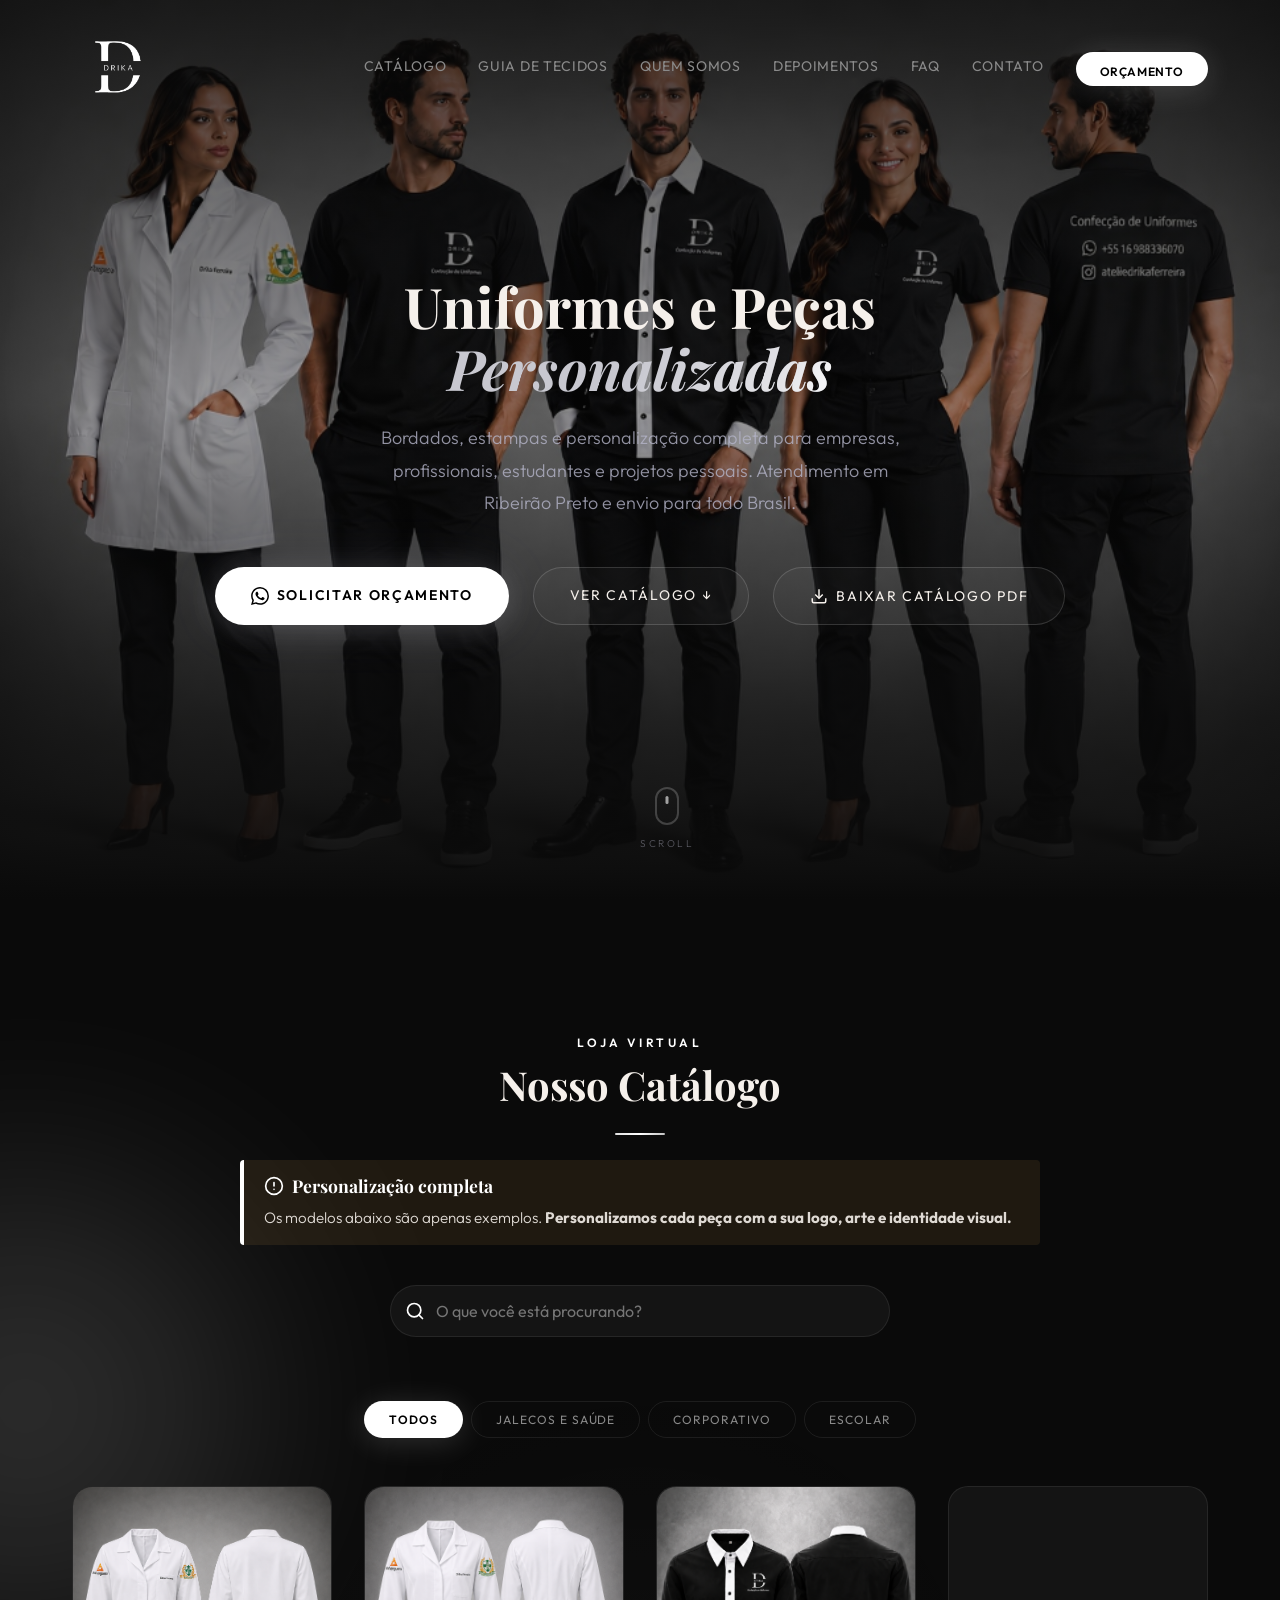
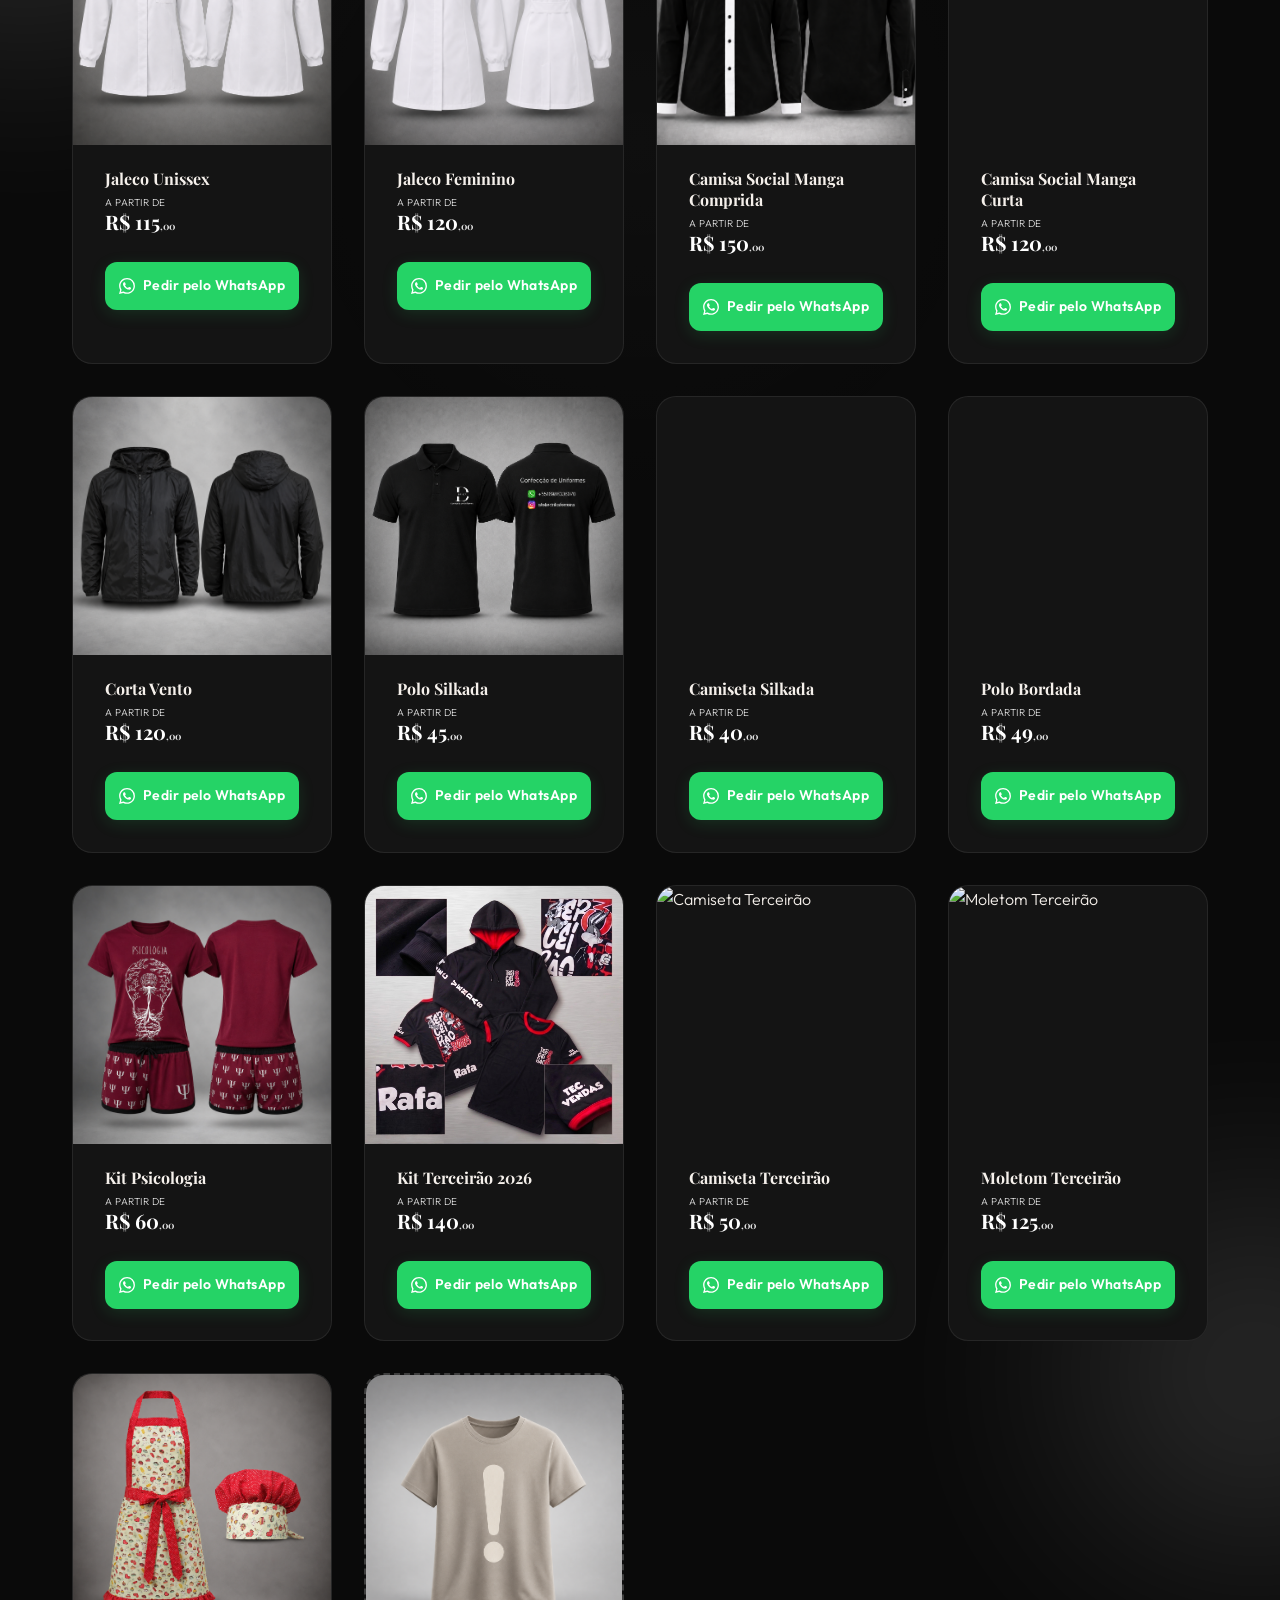
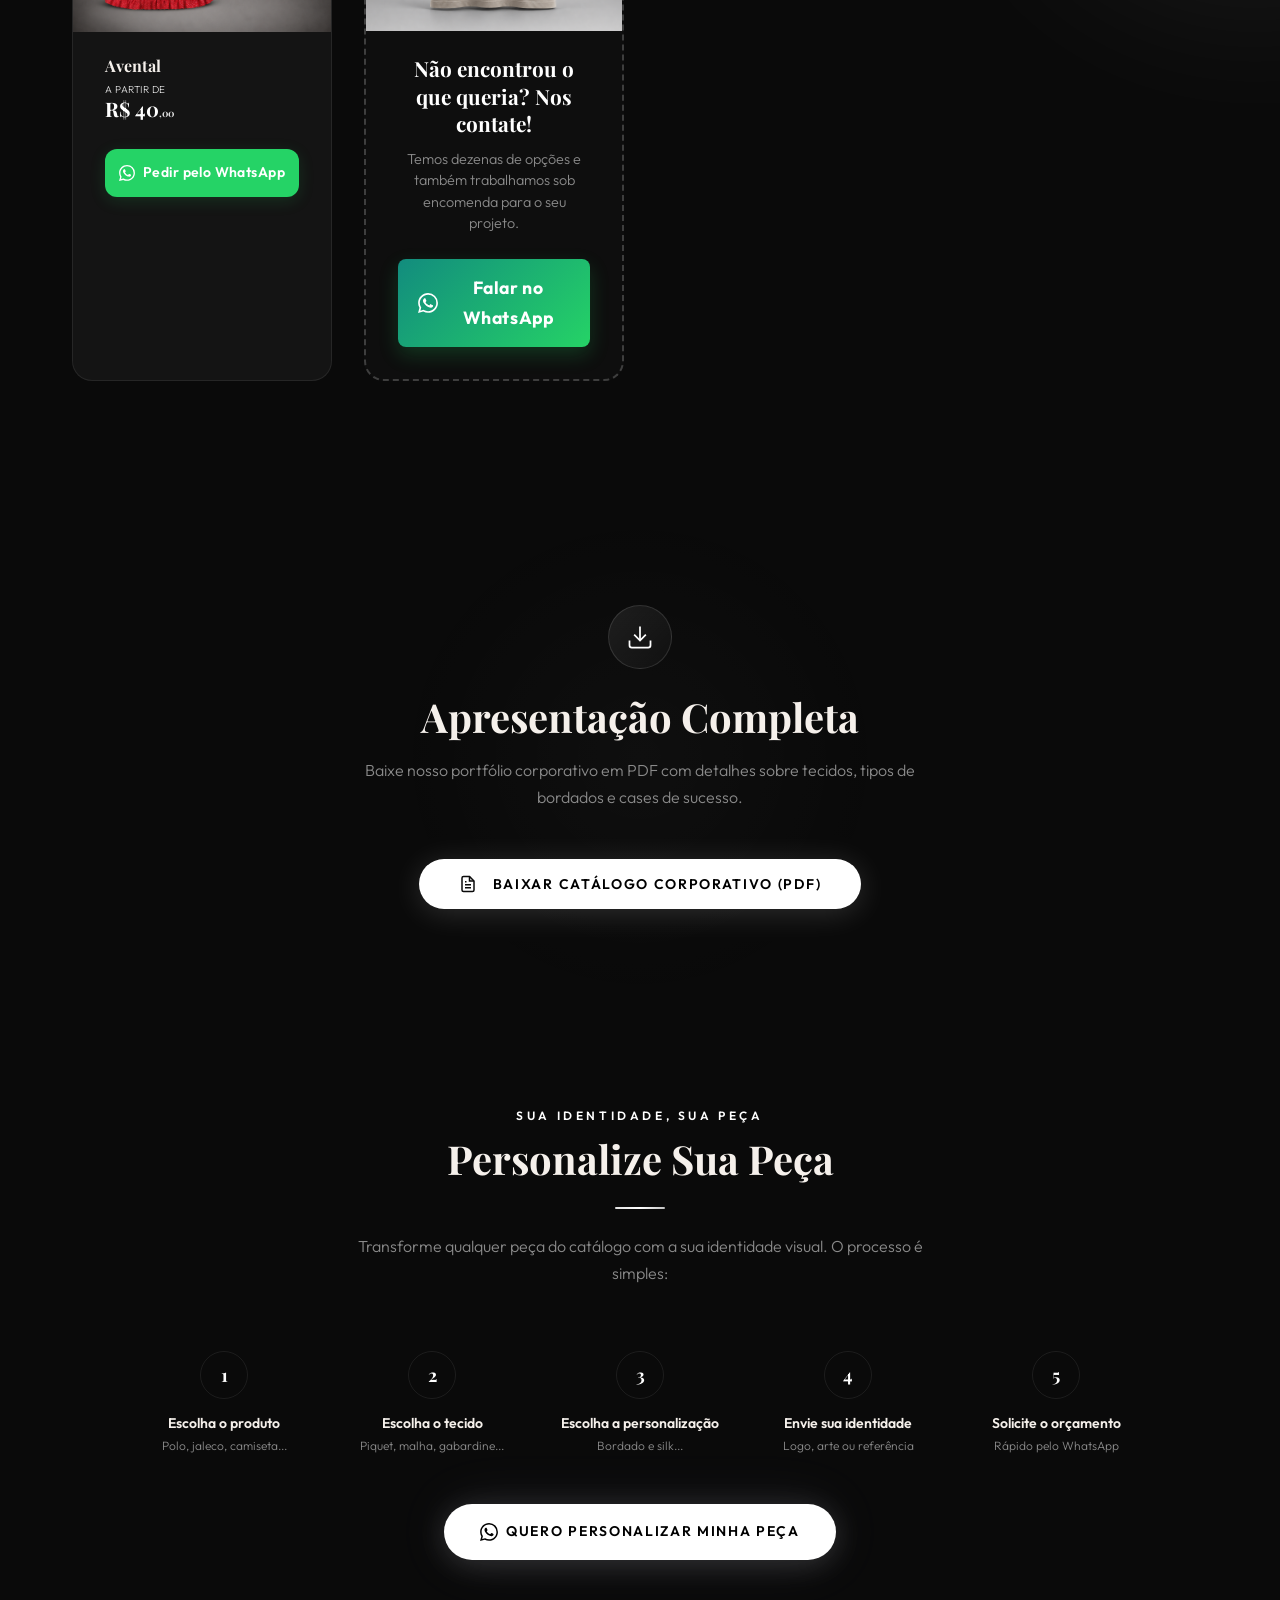
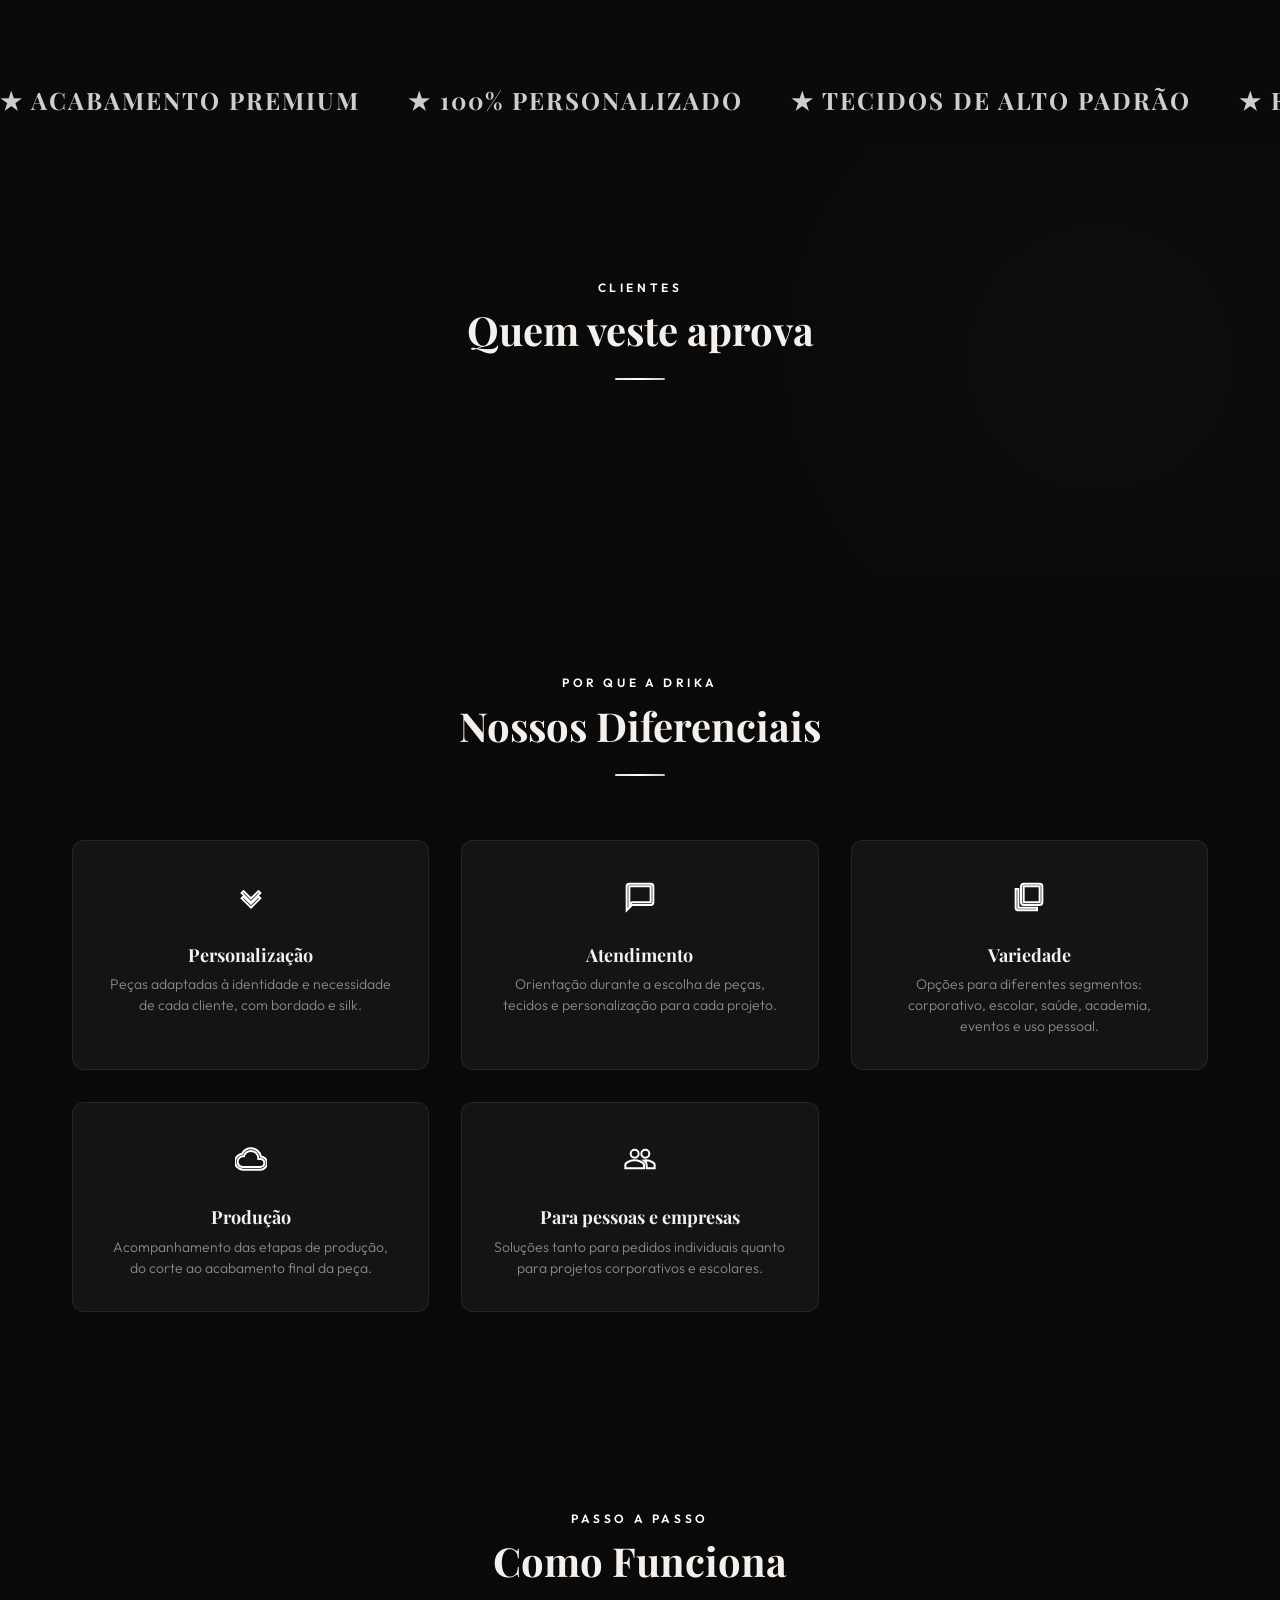
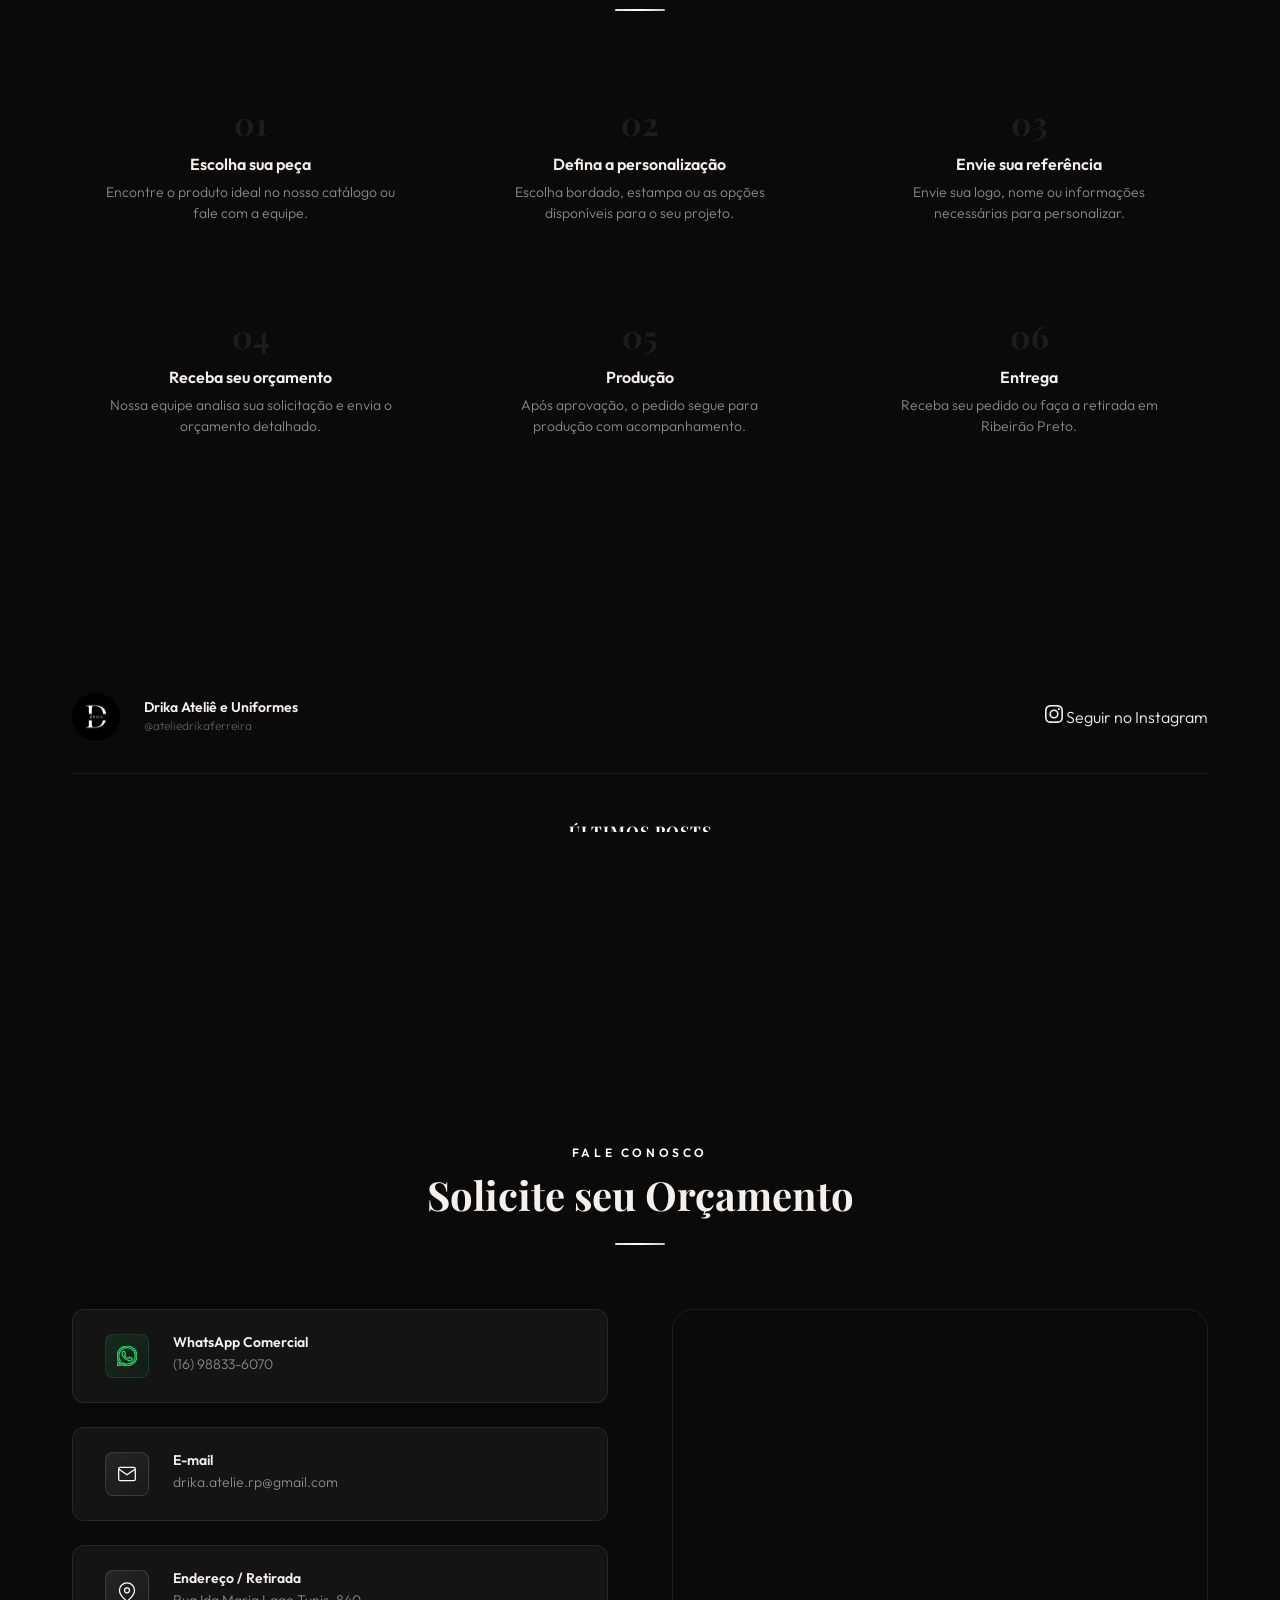
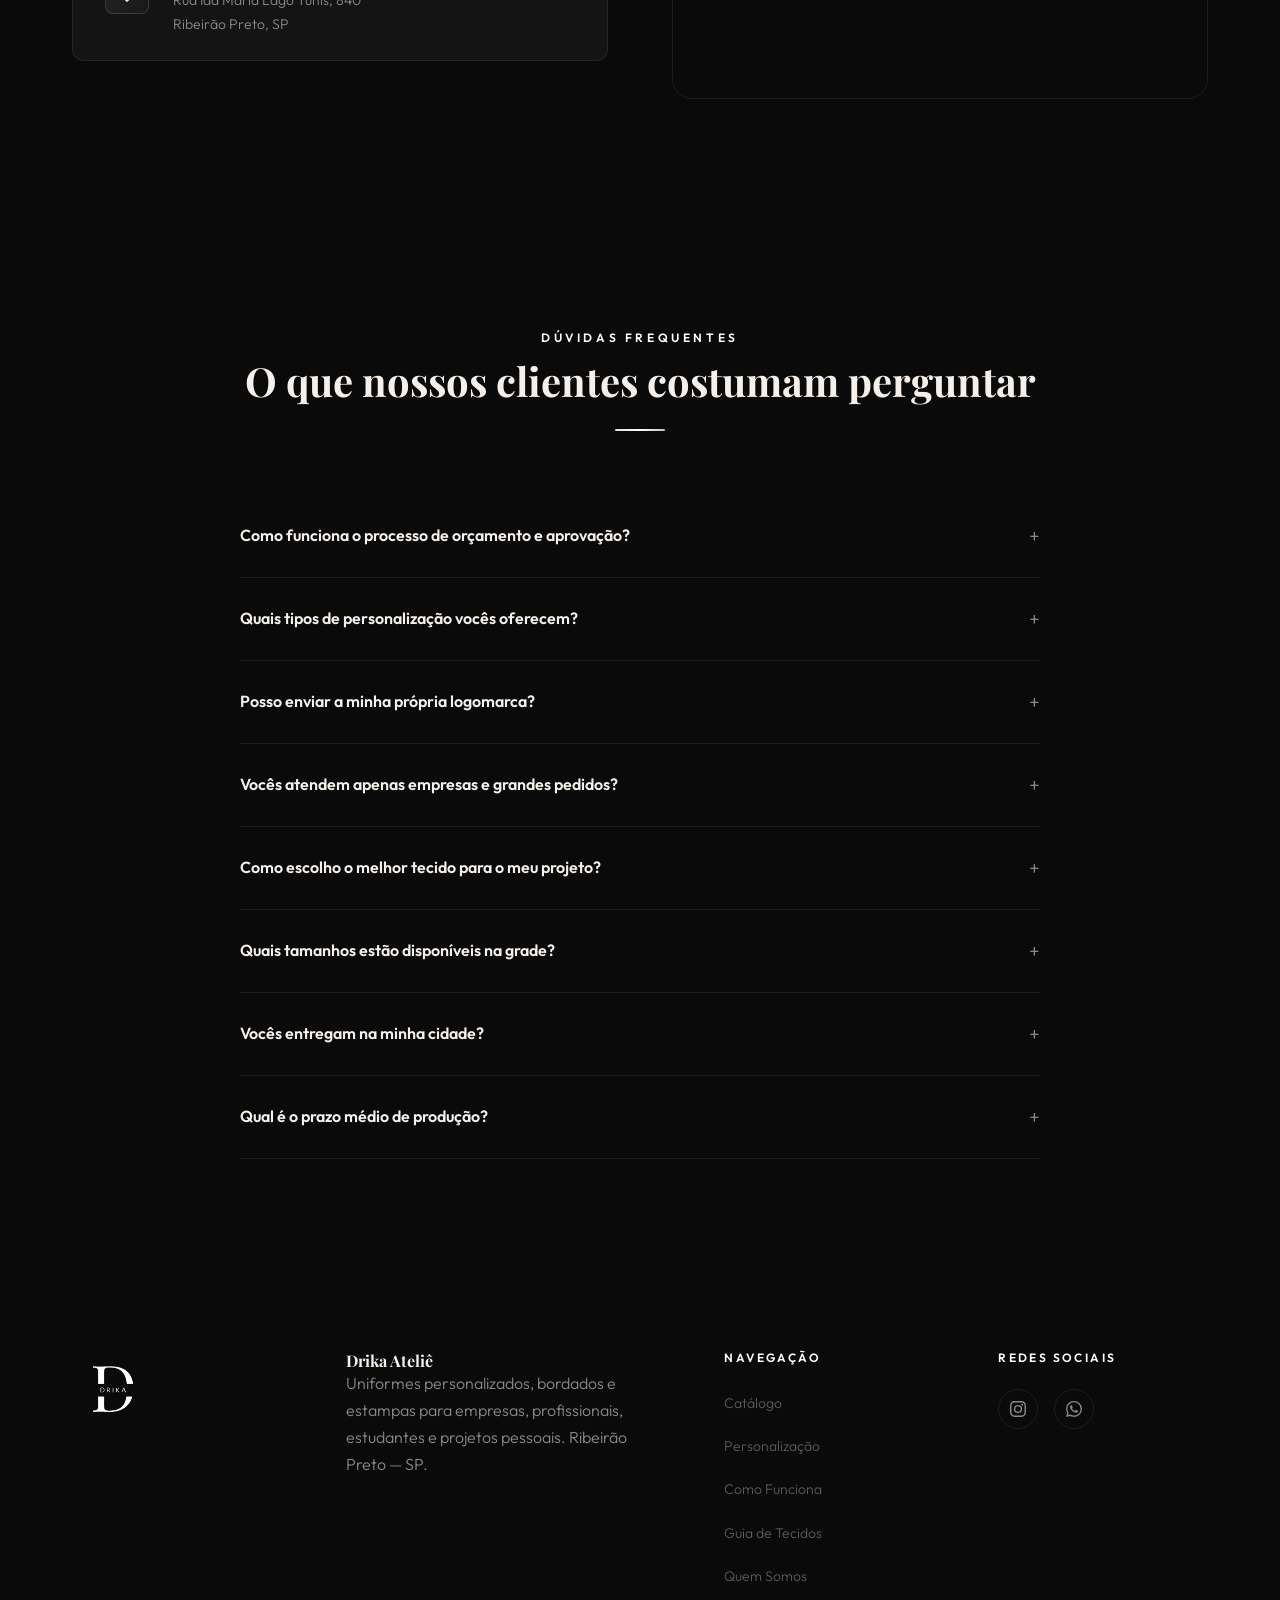
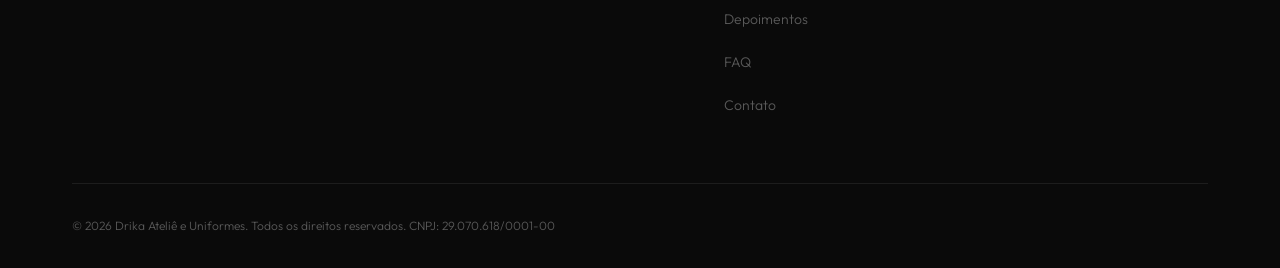
==== index.html @ 903b5308 "content: remove DTF and Sublimacao from all pages and reword FAQ" ====
﻿<!DOCTYPE html>
<html lang="pt-BR">
<head>

  <script>
    // Interceptar Shadow DOM para garantir que podemos ocultar marcas d'água
    (function() {
      const origAttachShadow = Element.prototype.attachShadow;
      Element.prototype.attachShadow = function(init) {
        const shadow = origAttachShadow.call(this, { mode: 'open', delegatesFocus: init.delegatesFocus });
        
        // Injetar CSS de limpeza instantaneamente
        const st = document.createElement('style');
        st.textContent = `
          a[href*="elfsight"], a[href*="apps.elfsight.com"], a[href*="elfsig.ht"], .eapps-link, [class*="eapps-link"], 
          [class*="Badge__"], [class*="badge__"], [class*="FloatingBadge"], [class*="FreeLink"], 
          [class*="free-link"], [class*="es-badge"], [class*="watermark"], [class*="widget-logo"], 
          [class*="widget-badge"], [class*="free-badge"], [class*="logo-link"], [class*="eapps-instagram-feed-logo"],
          [class*="WidgetTitle"], [class*="Header__Title"], [class*="Title__Container"], 
          [class*="Title__TitleComponent"], [class*="Title-sc"], [class*="es-widget-title"], [class*="es-header-title"] {
            display: none !important; opacity: 0 !important; visibility: hidden !important; 
            height: 0 !important; max-height: 0 !important; overflow: hidden !important; 
            margin: 0 !important; padding: 0 !important; pointer-events: none !important;
          }
          
          /* Style the Avalie-nos button persistently */
          .HeaderButton__Container, .Header__Button, [class*="HeaderButton"], [class*="WriteReviewButton"], [class*="Header__ButtonComponent"], [class*="es-header-button"], .es-header-button-container a {
            background-color: #FFFFFF !important;
            color: #000000 !important;
            border: 1px solid #FFFFFF !important;
            font-weight: 600 !important;
            border-radius: 30px !important;
          }
          .HeaderButton__Container *, .Header__Button *, [class*="HeaderButton"] *, [class*="WriteReviewButton"] *, [class*="Header__ButtonComponent"] *, [class*="es-header-button"] *, .es-header-button-container a * {
            color: #000000 !important;
          }
        `;
        shadow.appendChild(st);

        const observer = new MutationObserver((mutations) => {
          shadow.querySelectorAll('a, div, span').forEach(el => {
            const text = (el.textContent || '').toLowerCase();
            if ((text.includes('free google') || text.includes('reviews widget') || text.includes('free widget') || text.includes('elfsight') || text.includes('instagram feed')) && text.length < 100) {
              const style = window.getComputedStyle(el);
              if (el.tagName.toLowerCase() === 'a' || style.position === 'fixed' || style.position === 'absolute') {
                  el.style.setProperty('display', 'none', 'important');
                  el.style.setProperty('opacity', '0', 'important');
                  el.style.setProperty('visibility', 'hidden', 'important');
                  el.style.setProperty('pointer-events', 'none', 'important');
              }
            }
          });
        });
        observer.observe(shadow, { childList: true, subtree: true, characterData: true });
        
        // Registrar shadowRoot na janela (opcional, para limpezas futuras)
        window._allShadows = window._allShadows || [];
        window._allShadows.push(shadow);
        
        return shadow;
      };
    })();
  </script>

  <meta charset="UTF-8">
  <meta name="viewport" content="width=device-width, initial-scale=1.0">
  <title>Drika Ateliê e Uniformes | Uniformes Personalizados e Bordados em Ribeirão Preto</title>
  
  <!-- SEO Meta Tags -->
  <meta name="description" content="Drika Ateliê e Uniformes. Uniformes personalizados, bordados e estampas para empresas, profissionais, estudantes e projetos pessoais. Atendimento em Ribeirão Preto e envio para todo Brasil.">
  <meta name="keywords" content="Uniformes premium, bordados computadorizados, jalecos personalizados, camisas polo, envio para todo Brasil, uniformes empresariais, uniformes escolares, camisetas de evento, shorts personalizados">
  
  <!-- Open Graph / Social -->
  <meta property="og:title" content="Drika Ateliê | Uniformes Premium">
  <meta property="og:description" content="Bordados e personalização de alto padrão para a sua marca.">
  <meta property="og:type" content="website">
  <meta property="og:url" content="https://drika-six.vercel.app/">
  <meta property="og:image" content="https://drika-six.vercel.app/images/logo-drika-transparent.png">
  <meta name="twitter:card" content="summary_large_image">
  <meta name="twitter:title" content="Drika Ateliê e Uniformes | Uniformes Personalizados">
  <meta name="twitter:description" content="Uniformes personalizados, bordados e estampas para empresas e pessoas. Ribeirão Preto - SP.">
  <meta name="robots" content="index, follow">
  <link rel="canonical" href="https://drika-six.vercel.app/">

  <!-- Favicon (Ícone da aba) -->
  <link rel="icon" type="image/png" href="images/logo-drika-transparent.png">
  <link rel="shortcut icon" type="image/png" href="images/logo-drika-transparent.png">
  
  <!-- Fonts: Playfair Display (Serif) & Outfit (Sans) -->
  <link rel="preconnect" href="https://fonts.googleapis.com">
  <link rel="preconnect" href="https://fonts.gstatic.com" crossorigin>
  <link href="https://fonts.googleapis.com/css2?family=Outfit:wght@300;400;600&family=Playfair+Display:ital,wght@0,700;0,900;1,700&display=swap" rel="stylesheet">
  
  <link rel="stylesheet" href="style.css?v=15">
  <link rel="preload" as="image" href="images/home-hero-bg.jpg" fetchpriority="high">

  <!-- SEO Local Business Schema -->
  <script type="application/ld+json">
  {
    "@context": "https://schema.org",
    "@type": "LocalBusiness",
    "name": "Drika Ateliê",
    "image": "https://drika-six.vercel.app/images/logo-drika-transparent.png",
    "@id": "https://drika-six.vercel.app/",
    "url": "https://www.drikaatelie.com.br",
    "telephone": "+5516988336070",
    "address": {
      "@type": "PostalAddress",
      "streetAddress": "Rua Ida Maria Lago Tunis, 840",
      "addressLocality": "Ribeirão Preto",
      "addressRegion": "SP",
      "addressCountry": "BR"
    },
    "priceRange": "$$",
    "description": "Ateliê especializado em uniformes personalizados, bordados e estampas para empresas, profissionais, estudantes e projetos pessoais em Ribeirão Preto."
  }
  </script>
</head>
<body>

  <!-- ==========================================
       GLOBAL ANIMATED PARTICLES (FLOATING ELEMENTS)
       ========================================== -->
  <div class="global-particles" id="particles-container"></div>

  <!-- ==========================================
       NAVBAR
       ========================================== -->
  <nav class="navbar" id="navbar">
    <div class="container">
      <!-- Image Logo -->
      <a href="#" class="nav-logo" aria-label="Página Inicial Drika Ateliê">
        <img src="images/logo-drika-transparent.png" alt="Drika Ateliê Logo" style="height: 90px; object-fit: contain;">
      </a>
      
      <button class="nav-toggle" id="navToggle" aria-label="Abrir Menu" aria-expanded="false">
        <span></span><span></span><span></span>
      </button>

      <div class="nav-links" id="navMenu">
        <a href="#catalogo">Catálogo</a>
        <a href="guia-de-tecidos.html">Guia de Tecidos</a>
        <a href="quem-somos.html">Quem Somos</a>
        <a href="#depoimentos">Depoimentos</a>
        <a href="#faq">FAQ</a>
        <a href="#contato">Contato</a>
        <a href="https://wa.me/5516988336070?text=Olá,%20gostaria%20de%20solicitar%20um%20orçamento!" target="_blank" class="nav-cta">Orçamento</a>
      </div>
    </div>
  </nav>

  <!-- ==========================================
       HERO — 3D Interactive Premium Background
       ========================================== -->
  <header class="hero-section" id="home">
    <!-- Dark gradient background base -->
    <div class="hero-bg-gradient"></div>
    
    <!-- THREE.JS 3D Canvas is injected here by hero-3d.js -->
    
    <!-- Gradient Overlay for text readability -->
    <div class="hero-overlay"></div>

    <!-- Hero Content -->
    <div class="container hero-content">


      <h1 class="hero-title">Uniformes e Peças<br><span class="gold-text" data-text="Personalizadas">Personalizadas</span></h1>
      <p class="hero-subtitle">Bordados, estampas e personalização completa para empresas, profissionais, estudantes e projetos pessoais. Atendimento em Ribeirão Preto e envio para todo Brasil.</p>
      
      <div class="hero-cta-group">
        <a href="https://wa.me/5516988336070?text=Olá,%20gostaria%20de%20solicitar%20um%20orçamento!" target="_blank" class="btn-primary">
          <svg width="18" height="18" viewBox="0 0 24 24" fill="currentColor"><path d="M17.472 14.382c-.297-.149-1.758-.867-2.03-.967-.273-.099-.471-.148-.67.15-.197.297-.767.966-.94 1.164-.173.199-.347.223-.644.075-.297-.15-1.255-.463-2.39-1.475-.888-.788-1.487-1.761-1.663-2.059-.173-.297-.018-.458.13-.606.134-.133.298-.347.446-.52.149-.174.198-.298.298-.497.099-.198.05-.371-.025-.52-.075-.149-.669-1.612-.916-2.207-.242-.579-.487-.5-.669-.51a12.8 12.8 0 0 0-.57-.01c-.198 0-.52.074-.792.372-.272.297-1.04 1.016-1.04 2.479 0 1.462 1.065 2.875 1.213 3.074.149.198 2.096 3.2 5.077 4.487.709.306 1.262.489 1.694.625.712.227 1.36.195 1.871.118.571-.085 1.758-.719 2.006-1.413.248-.694.248-1.289.173-1.413-.074-.124-.272-.198-.57-.347m-5.421 7.403h-.004a9.87 9.87 0 0 1-5.031-1.378l-.361-.214-3.741.982.998-3.648-.235-.374a9.86 9.86 0 0 1-1.51-5.26c.001-5.45 4.436-9.884 9.888-9.884 2.64 0 5.122 1.03 6.988 2.898a9.825 9.825 0 0 1 2.893 6.994c-.003 5.45-4.437 9.884-9.885 9.884m8.413-18.297A11.815 11.815 0 0 0 12.05 0C5.495 0 .16 5.335.157 11.892c0 2.096.547 4.142 1.588 5.945L.057 24l6.305-1.654a11.882 11.882 0 0 0 5.683 1.448h.005c6.554 0 11.89-5.335 11.893-11.893a11.821 11.821 0 0 0-3.48-8.413Z"/></svg>
          Solicitar Orçamento
        </a>
        <a href="#catalogo" class="btn-secondary">Ver Catálogo ↓</a>
        <button class="btn-secondary download-pdf-trigger" style="display: flex; align-items: center; gap: 8px;">
          <svg width="18" height="18" viewBox="0 0 24 24" fill="none" stroke="currentColor" stroke-width="2"><path d="M21 15v4a2 2 0 0 1-2 2H5a2 2 0 0 1-2-2v-4"></path><polyline points="7 10 12 15 17 10"></polyline><line x1="12" y1="15" x2="12" y2="3"></line></svg>
          Baixar Catálogo PDF
        </button>
      </div>
    </div>

    <!-- Scroll Indicator -->
    <div class="hero-scroll">
      <div class="hero-scroll-mouse">
        <div class="hero-scroll-wheel"></div>
      </div>
      <span class="hero-scroll-text">Scroll</span>
    </div>
  </header>
<main id="main-content" role="main">
  

  <!-- ==========================================
       CATALOG / VIRTUAL STORE
       ========================================== -->
  <section class="section catalog-section" id="catalogo">
    <!-- Ambient Glows -->
    <div class="ambient-orb orb-1"></div>
    <div class="ambient-orb orb-2"></div>
    
    
    <div class="container">
      <div class="section-header fade-in">
        <span class="section-label">Loja Virtual</span>
        <h2 class="section-title">Nosso Catálogo</h2>
        <div class="gold-line"></div>
        
        <!-- Disclaimer / Notice -->
        <div class="catalog-disclaimer" style="background: rgba(220, 165, 80, 0.1); border-left: 4px solid var(--primary-color); padding: 15px 20px; border-radius: 4px; margin: 25px auto 40px; max-width: 800px; text-align: left;">
          <h4 style="color: var(--primary-color); font-size: 1.1rem; margin-bottom: 8px; display: flex; align-items: center; gap: 8px;">
            <svg width="20" height="20" viewBox="0 0 24 24" fill="none" stroke="currentColor" stroke-width="2" stroke-linecap="round" stroke-linejoin="round"><circle cx="12" cy="12" r="10"></circle><line x1="12" y1="8" x2="12" y2="12"></line><line x1="12" y1="16" x2="12.01" y2="16"></line></svg>
            Personalização completa
          </h4>
          <p style="color: var(--text-color); font-size: 0.95rem; margin: 0; opacity: 0.9;">Os modelos abaixo são apenas exemplos. <strong>Personalizamos cada peça com a sua logo, arte e identidade visual.</strong></p>
        </div>
        
        <!-- Search Bar -->
        <div class="search-container" style="max-width: 500px; margin: 0 auto 40px; position: relative;">
          <svg width="20" height="20" viewBox="0 0 24 24" fill="none" stroke="var(--gold-main)" stroke-width="2" stroke-linecap="round" stroke-linejoin="round" style="position: absolute; left: 15px; top: 50%; transform: translateY(-50%);"><circle cx="11" cy="11" r="8"></circle><line x1="21" y1="21" x2="16.65" y2="16.65"></line></svg>
          <input type="text" id="searchInput" class="search-input" placeholder="O que você está procurando?" style="width: 100%; padding: 15px 15px 15px 45px; border-radius: var(--radius-full); border: 1px solid var(--gray-border); background: var(--bg-card); color: var(--text-color); font-family: var(--font-body); font-size: 1rem; outline: none; transition: border-color 0.3s; box-sizing: border-box;">
        </div>
      </div>

        <!-- Filter Bar -->
        <div class="filter-bar fade-in">
          <button class="filter-btn active" data-filter="todos">Todos</button>
          <button class="filter-btn" data-filter="saude">Jalecos e Saúde</button>
          <button class="filter-btn" data-filter="empresarial">Corporativo</button>
          <button class="filter-btn" data-filter="escolar">Escolar</button>
        </div>

      <!-- Product Grid -->
      <div class="product-grid stagger-children"><!-- Product 7: Jaleco Unissex -->
        <div class="product-card fade-in" data-category="saude" data-images="images/jaleco-certo-3.png, images/jaleco unisex 1.png">
          <div class="product-card-image">
            <img src="images/jaleco-certo-3.png" alt="Jaleco Unissex">
          </div>
          <div class="product-card-content">
            <h3 class="product-card-name">Jaleco Unissex</h3>
            <p class="product-card-desc">Jaleco unissex desenvolvido para ambientes profissionais, acadêmicos e institucionais que exigem uma apresentação alinhada e funcional. Possui modelagem de fácil adaptação a diferentes perfis e pode receber personalização com logotipo, nome, curso ou identificação profissional.<br><br><strong>Indicado para:</strong> estudantes, profissionais da área da saúde, laboratórios, clínicas, instituições de ensino e empresas.</p>
            <div class="product-price-row">
              <div>
                <span class="product-price-label">A partir de</span>
                <span class="product-price">R$ 115<span class="product-price-unit">,00</span></span>
              </div>
            </div>
            <a href="https://wa.me/5516988336070?text=Olá,%20gostaria%20de%20fazer%20um%20pedido%20do%20Jaleco%20Unissex." target="_blank" class="product-cta">
              <svg viewBox="0 0 24 24"><path d="M17.472 14.382c-.297-.149-1.758-.867-2.03-.967-.273-.099-.471-.148-.67.15-.197.297-.767.966-.94 1.164-.173.199-.347.223-.644.075-.297-.15-1.255-.463-2.39-1.475-.888-.788-1.487-1.761-1.663-2.059-.173-.297-.018-.458.13-.606.134-.133.298-.347.446-.52.149-.174.198-.298.298-.497.099-.198.05-.371-.025-.52-.075-.149-.669-1.612-.916-2.207-.242-.579-.487-.5-.669-.51a12.8 12.8 0 0 0-.57-.01c-.198 0-.52.074-.792.372-.272.297-1.04 1.016-1.04 2.479 0 1.462 1.065 2.875 1.213 3.074.149.198 2.096 3.2 5.077 4.487.709.306 1.262.489 1.694.625.712.227 1.36.195 1.871.118.571-.085 1.758-.719 2.006-1.413.248-.694.248-1.289.173-1.413-.074-.124-.272-.198-.57-.347m-5.421 7.403h-.004a9.87 9.87 0 0 1-5.031-1.378l-.361-.214-3.741.982.998-3.648-.235-.374a9.86 9.86 0 0 1-1.51-5.26c.001-5.45 4.436-9.884 9.888-9.884 2.64 0 5.122 1.03 6.988 2.898a9.825 9.825 0 0 1 2.893 6.994c-.003 5.45-4.437 9.884-9.885 9.884m8.413-18.297A11.815 11.815 0 0 0 12.05 0C5.495 0 .16 5.335.157 11.892c0 2.096.547 4.142 1.588 5.945L.057 24l6.305-1.654a11.882 11.882 0 0 0 5.683 1.448h.005c6.554 0 11.89-5.335 11.893-11.893a11.821 11.821 0 0 0-3.48-8.413Z"/></svg>
              Pedir pelo WhatsApp
            </a>
          </div>
        </div><!-- Product 7.1: Jaleco Feminino -->
        <div class="product-card fade-in" data-category="saude" data-images="images/jaleco-feminino.png, images/jaleco femino 1.png, images/jaleco feminino 2 (1).png, images/jaleco feminino 2 (2).png">
          <div class="product-card-image">
            <img src="images/jaleco-feminino.png" alt="Jaleco Feminino">
          </div>
          <div class="product-card-content">
            <h3 class="product-card-name">Jaleco Feminino</h3>
            <p class="product-card-desc">Jaleco feminino com modelagem desenvolvida para proporcionar uma apresentação profissional e organizada. Sua estrutura valoriza o caimento da peça e oferece uma opção adequada para ambientes acadêmicos, clínicos, laboratoriais e corporativos. Pode ser personalizado de acordo com a identidade da instituição ou profissional.<br><br><strong>Indicado para:</strong> estudantes, profissionais da saúde, clínicas, laboratórios, universidades e empresas.</p>
            <div class="product-price-row">
              <div>
                <span class="product-price-label">A partir de</span>
                <span class="product-price">R$ 120<span class="product-price-unit">,00</span></span>
              </div>
            </div>
            <a href="https://wa.me/5516988336070?text=Olá,%20gostaria%20de%20fazer%20um%20pedido%20do%20Jaleco%20Feminino." target="_blank" class="product-cta">
              <svg viewBox="0 0 24 24"><path d="M17.472 14.382c-.297-.149-1.758-.867-2.03-.967-.273-.099-.471-.148-.67.15-.197.297-.767.966-.94 1.164-.173.199-.347.223-.644.075-.297-.15-1.255-.463-2.39-1.475-.888-.788-1.487-1.761-1.663-2.059-.173-.297-.018-.458.13-.606.134-.133.298-.347.446-.52.149-.174.198-.298.298-.497.099-.198.05-.371-.025-.52-.075-.149-.669-1.612-.916-2.207-.242-.579-.487-.5-.669-.51a12.8 12.8 0 0 0-.57-.01c-.198 0-.52.074-.792.372-.272.297-1.04 1.016-1.04 2.479 0 1.462 1.065 2.875 1.213 3.074.149.198 2.096 3.2 5.077 4.487.709.306 1.262.489 1.694.625.712.227 1.36.195 1.871.118.571-.085 1.758-.719 2.006-1.413.248-.694.248-1.289.173-1.413-.074-.124-.272-.198-.57-.347m-5.421 7.403h-.004a9.87 9.87 0 0 1-5.031-1.378l-.361-.214-3.741.982.998-3.648-.235-.374a9.86 9.86 0 0 1-1.51-5.26c.001-5.45 4.436-9.884 9.888-9.884 2.64 0 5.122 1.03 6.988 2.898a9.825 9.825 0 0 1 2.893 6.994c-.003 5.45-4.437 9.884-9.885 9.884m8.413-18.297A11.815 11.815 0 0 0 12.05 0C5.495 0 .16 5.335.157 11.892c0 2.096.547 4.142 1.588 5.945L.057 24l6.305-1.654a11.882 11.882 0 0 0 5.683 1.448h.005c6.554 0 11.89-5.335 11.893-11.893a11.821 11.821 0 0 0-3.48-8.413Z"/></svg>
              Pedir pelo WhatsApp
            </a>
          </div>
        </div><!-- Product 4.6: Camisa Social Manga Comprida -->
        <div class="product-card fade-in" data-category="empresarial" data-images="images/camisa-social-manga-comprida.png, images/camisa social manga longa 1.png">
          <div class="product-card-image">
            <img loading="lazy" decoding="async" src="images/camisa-social-manga-comprida.png" alt="Camisa Social Manga Comprida" style="object-position: center 65% !important; transform: scale(1.05) !important;">
          </div>
          <div class="product-card-content">
            <h3 class="product-card-name">Camisa Social Manga Comprida</h3>
            <p class="product-card-desc">Camisa social de manga comprida desenvolvida para compor uniformes corporativos com uma apresentação formal e bem estruturada. A peça pode ser personalizada com a identidade visual da empresa, permitindo padronização da equipe e maior identificação com a marca.<br><br><strong>Indicado para:</strong> empresas, equipes administrativas, atendimento ao cliente, eventos corporativos e ambientes profissionais.</p>
            <div class="product-price-row">
              <div>
                <span class="product-price-label">A partir de</span>
                <span class="product-price">R$ 150<span class="product-price-unit">,00</span></span>
              </div>
            </div>
            <a href="https://wa.me/5516988336070?text=Olá,%20gostaria%20de%20fazer%20um%20pedido%20da%20Camisa%20Social%20Manga%20Comprida." target="_blank" class="product-cta">
              <svg viewBox="0 0 24 24"><path d="M17.472 14.382c-.297-.149-1.758-.867-2.03-.967-.273-.099-.471-.148-.67.15-.197.297-.767.966-.94 1.164-.173.199-.347.223-.644.075-.297-.15-1.255-.463-2.39-1.475-.888-.788-1.487-1.761-1.663-2.059-.173-.297-.018-.458.13-.606.134-.133.298-.347.446-.52.149-.174.198-.298.298-.497.099-.198.05-.371-.025-.52-.075-.149-.669-1.612-.916-2.207-.242-.579-.487-.5-.669-.51a12.8 12.8 0 0 0-.57-.01c-.198 0-.52.074-.792.372-.272.297-1.04 1.016-1.04 2.479 0 1.462 1.065 2.875 1.213 3.074.149.198 2.096 3.2 5.077 4.487.709.306 1.262.489 1.694.625.712.227 1.36.195 1.871.118.571-.085 1.758-.719 2.006-1.413.248-.694.248-1.289.173-1.413-.074-.124-.272-.198-.57-.347m-5.421 7.403h-.004a9.87 9.87 0 0 1-5.031-1.378l-.361-.214-3.741.982.998-3.648-.235-.374a9.86 9.86 0 0 1-1.51-5.26c.001-5.45 4.436-9.884 9.888-9.884 2.64 0 5.122 1.03 6.988 2.898a9.825 9.825 0 0 1 2.893 6.994c-.003 5.45-4.437 9.884-9.885 9.884m8.413-18.297A11.815 11.815 0 0 0 12.05 0C5.495 0 .16 5.335.157 11.892c0 2.096.547 4.142 1.588 5.945L.057 24l6.305-1.654a11.882 11.882 0 0 0 5.683 1.448h.005c6.554 0 11.89-5.335 11.893-11.893a11.821 11.821 0 0 0-3.48-8.413Z"/></svg>
              Pedir pelo WhatsApp
            </a>
          </div>
        </div><!-- Product 4.5: Camisa Social Manga Curta -->
        <div class="product-card fade-in" data-category="empresarial" data-images="images/camisa-social-manga-curta-nova.png, images/camisa social manga curta 1.png">
          <div class="product-card-image">
            <img loading="lazy" decoding="async" src="images/camisa-social-manga-curta-nova.png" alt="Camisa Social Manga Curta" style="transform: scale(1.05) !important; object-position: center center !important;">
          </div>
          <div class="product-card-content">
            <h3 class="product-card-name">Camisa Social Manga Curta</h3>
            <p class="product-card-desc">Camisa social de manga curta que combina a apresentação profissional da linha social com uma proposta mais leve para a rotina de trabalho. É uma alternativa para empresas que buscam padronizar sua equipe mantendo uma composição visual organizada e alinhada à identidade da marca.<br><br><strong>Indicado para:</strong> equipes comerciais, atendimento, recepção, escritórios, empresas e eventos.</p>
            <div class="product-price-row">
              <div>
                <span class="product-price-label">A partir de</span>
                <span class="product-price">R$ 120<span class="product-price-unit">,00</span></span>
              </div>
            </div>
            <a href="https://wa.me/5516988336070?text=Olá,%20gostaria%20de%20fazer%20um%20pedido%20da%20Camisa%20Social%20Manga%20Curta." target="_blank" class="product-cta">
              <svg viewBox="0 0 24 24"><path d="M17.472 14.382c-.297-.149-1.758-.867-2.03-.967-.273-.099-.471-.148-.67.15-.197.297-.767.966-.94 1.164-.173.199-.347.223-.644.075-.297-.15-1.255-.463-2.39-1.475-.888-.788-1.487-1.761-1.663-2.059-.173-.297-.018-.458.13-.606.134-.133.298-.347.446-.52.149-.174.198-.298.298-.497.099-.198.05-.371-.025-.52-.075-.149-.669-1.612-.916-2.207-.242-.579-.487-.5-.669-.51a12.8 12.8 0 0 0-.57-.01c-.198 0-.52.074-.792.372-.272.297-1.04 1.016-1.04 2.479 0 1.462 1.065 2.875 1.213 3.074.149.198 2.096 3.2 5.077 4.487.709.306 1.262.489 1.694.625.712.227 1.36.195 1.871.118.571-.085 1.758-.719 2.006-1.413.248-.694.248-1.289.173-1.413-.074-.124-.272-.198-.57-.347m-5.421 7.403h-.004a9.87 9.87 0 0 1-5.031-1.378l-.361-.214-3.741.982.998-3.648-.235-.374a9.86 9.86 0 0 1-1.51-5.26c.001-5.45 4.436-9.884 9.888-9.884 2.64 0 5.122 1.03 6.988 2.898a9.825 9.825 0 0 1 2.893 6.994c-.003 5.45-4.437 9.884-9.885 9.884m8.413-18.297A11.815 11.815 0 0 0 12.05 0C5.495 0 .16 5.335.157 11.892c0 2.096.547 4.142 1.588 5.945L.057 24l6.305-1.654a11.882 11.882 0 0 0 5.683 1.448h.005c6.554 0 11.89-5.335 11.893-11.893a11.821 11.821 0 0 0-3.48-8.413Z"/></svg>
              Pedir pelo WhatsApp
            </a>
          </div>
        </div><!-- Product 4: Corta Vento -->
        <div class="product-card fade-in" data-category="escolar" data-images="images/corta vento.png, images/corta vento 1.png">
          <div class="product-card-image">
            <img loading="lazy" decoding="async" src="images/corta vento.png" alt="Corta Vento" style="object-position: center center !important;">
          </div>
          <div class="product-card-content">
            <h3 class="product-card-name">Corta Vento</h3>
            <p class="product-card-desc">Corta-vento desenvolvido para oferecer uma camada adicional de proteção em ambientes externos e dias de temperaturas mais baixas. Sua proposta também permite a aplicação da identidade visual da empresa, tornando a peça uma opção funcional para uniformização de equipes.<br><br><strong>Indicado para:</strong> equipes externas, empresas, eventos, serviços de campo, entregas e atividades ao ar livre.</p>
            <div class="product-price-row">
              <div>
                <span class="product-price-label">A partir de</span>
                <span class="product-price">R$ 120<span class="product-price-unit">,00</span></span>
              </div>
            </div>
            <a href="https://wa.me/5516988336070?text=Olá,%20gostaria%20de%20fazer%20um%20pedido%20do%20Corta%20Vento." target="_blank" class="product-cta">
              <svg viewBox="0 0 24 24"><path d="M17.472 14.382c-.297-.149-1.758-.867-2.03-.967-.273-.099-.471-.148-.67.15-.197.297-.767.966-.94 1.164-.173.199-.347.223-.644.075-.297-.15-1.255-.463-2.39-1.475-.888-.788-1.487-1.761-1.663-2.059-.173-.297-.018-.458.13-.606.134-.133.298-.347.446-.52.149-.174.198-.298.298-.497.099-.198.05-.371-.025-.52-.075-.149-.669-1.612-.916-2.207-.242-.579-.487-.5-.669-.51a12.8 12.8 0 0 0-.57-.01c-.198 0-.52.074-.792.372-.272.297-1.04 1.016-1.04 2.479 0 1.462 1.065 2.875 1.213 3.074.149.198 2.096 3.2 5.077 4.487.709.306 1.262.489 1.694.625.712.227 1.36.195 1.871.118.571-.085 1.758-.719 2.006-1.413.248-.694.248-1.289.173-1.413-.074-.124-.272-.198-.57-.347m-5.421 7.403h-.004a9.87 9.87 0 0 1-5.031-1.378l-.361-.214-3.741.982.998-3.648-.235-.374a9.86 9.86 0 0 1-1.51-5.26c.001-5.45 4.436-9.884 9.888-9.884 2.64 0 5.122 1.03 6.988 2.898a9.825 9.825 0 0 1 2.893 6.994c-.003 5.45-4.437 9.884-9.885 9.884m8.413-18.297A11.815 11.815 0 0 0 12.05 0C5.495 0 .16 5.335.157 11.892c0 2.096.547 4.142 1.588 5.945L.057 24l6.305-1.654a11.882 11.882 0 0 0 5.683 1.448h.005c6.554 0 11.89-5.335 11.893-11.893a11.821 11.821 0 0 0-3.48-8.413Z"/></svg>
              Pedir pelo WhatsApp
            </a>
          </div>
        </div>
        <div class="product-card fade-in" data-category="empresarial" data-images="images/polo-silk.png, images/polo silkada 1 frente.png, images/polo silkada 1 costas.png">
          <div class="product-card-image">
            <img loading="lazy" decoding="async" src="images/polo-silk.png" alt="Polo Silkada" style="object-position: center center !important;">
          </div>
          <div class="product-card-content">
            <h3 class="product-card-name">Polo Silkada</h3>
            <p class="product-card-desc">Camisa polo personalizada com aplicação em silk, desenvolvida para empresas que buscam uma peça versátil para a composição de uniformes. A modelagem polo proporciona uma apresentação casual e profissional, enquanto a personalização permite destacar a identidade visual da marca.<br><br><strong>Indicado para:</strong> empresas, equipes comerciais, atendimento, eventos, academias e estabelecimentos comerciais.</p>
            <div class="product-price-row">
              <div>
                <span class="product-price-label">A partir de</span>
                <span class="product-price">R$ 45<span class="product-price-unit">,00</span></span>
              </div>
            </div>
            <a href="https://wa.me/5516988336070?text=Olá,%20gostaria%20de%20fazer%20um%20pedido%20da%20Polo%20Silkada." target="_blank" class="product-cta">
              <svg viewBox="0 0 24 24"><path d="M17.472 14.382c-.297-.149-1.758-.867-2.03-.967-.273-.099-.471-.148-.67.15-.197.297-.767.966-.94 1.164-.173.199-.347.223-.644.075-.297-.15-1.255-.463-2.39-1.475-.888-.788-1.487-1.761-1.663-2.059-.173-.297-.018-.458.13-.606.134-.133.298-.347.446-.52.149-.174.198-.298.298-.497.099-.198.05-.371-.025-.52-.075-.149-.669-1.612-.916-2.207-.242-.579-.487-.5-.669-.51a12.8 12.8 0 0 0-.57-.01c-.198 0-.52.074-.792.372-.272.297-1.04 1.016-1.04 2.479 0 1.462 1.065 2.875 1.213 3.074.149.198 2.096 3.2 5.077 4.487.709.306 1.262.489 1.694.625.712.227 1.36.195 1.871.118.571-.085 1.758-.719 2.006-1.413.248-.694.248-1.289.173-1.413-.074-.124-.272-.198-.57-.347m-5.421 7.403h-.004a9.87 9.87 0 0 1-5.031-1.378l-.361-.214-3.741.982.998-3.648-.235-.374a9.86 9.86 0 0 1-1.51-5.26c.001-5.45 4.436-9.884 9.888-9.884 2.64 0 5.122 1.03 6.988 2.898a9.825 9.825 0 0 1 2.893 6.994c-.003 5.45-4.437 9.884-9.885 9.884m8.413-18.297A11.815 11.815 0 0 0 12.05 0C5.495 0 .16 5.335.157 11.892c0 2.096.547 4.142 1.588 5.945L.057 24l6.305-1.654a11.882 11.882 0 0 0 5.683 1.448h.005c6.554 0 11.89-5.335 11.893-11.893a11.821 11.821 0 0 0-3.48-8.413Z"/></svg>
              Pedir pelo WhatsApp
            </a>
          </div>
        </div>
        <div class="product-card fade-in" data-category="empresarial" data-images="images/camiseta-silkada.png, images/camiseta silkada 1 frente.png, images/camiseta silkada 1 costas.png">
          <div class="product-card-image">
            <img loading="lazy" decoding="async" src="images/camiseta-silkada.png" alt="Camiseta Silkada" style="object-position: center center !important;">
          </div>
          <div class="product-card-content">
            <h3 class="product-card-name">Camiseta Silkada</h3>
            <p class="product-card-desc">Camiseta personalizada com aplicação em silk, indicada para empresas, eventos, campanhas e equipes que desejam utilizar a comunicação visual da marca também no vestuário. A peça oferece uma proposta versátil para diferentes ocasiões e pode receber artes, logotipos ou elementos da identidade visual.<br><br><strong>Indicado para:</strong> empresas, eventos, campanhas promocionais, equipes, projetos e ações institucionais.</p>
            <div class="product-price-row">
              <div>
                <span class="product-price-label">A partir de</span>
                <span class="product-price">R$ 40<span class="product-price-unit">,00</span></span>
              </div>
            </div>
            <a href="https://wa.me/5516988336070?text=Olá,%20gostaria%20de%20fazer%20um%20pedido%20da%20Camiseta%20Silkada." target="_blank" class="product-cta">
              <svg viewBox="0 0 24 24"><path d="M17.472 14.382c-.297-.149-1.758-.867-2.03-.967-.273-.099-.471-.148-.67.15-.197.297-.767.966-.94 1.164-.173.199-.347.223-.644.075-.297-.15-1.255-.463-2.39-1.475-.888-.788-1.487-1.761-1.663-2.059-.173-.297-.018-.458.13-.606.134-.133.298-.347.446-.52.149-.174.198-.298.298-.497.099-.198.05-.371-.025-.52-.075-.149-.669-1.612-.916-2.207-.242-.579-.487-.5-.669-.51a12.8 12.8 0 0 0-.57-.01c-.198 0-.52.074-.792.372-.272.297-1.04 1.016-1.04 2.479 0 1.462 1.065 2.875 1.213 3.074.149.198 2.096 3.2 5.077 4.487.709.306 1.262.489 1.694.625.712.227 1.36.195 1.871.118.571-.085 1.758-.719 2.006-1.413.248-.694.248-1.289.173-1.413-.074-.124-.272-.198-.57-.347m-5.421 7.403h-.004a9.87 9.87 0 0 1-5.031-1.378l-.361-.214-3.741.982.998-3.648-.235-.374a9.86 9.86 0 0 1-1.51-5.26c.001-5.45 4.436-9.884 9.888-9.884 2.64 0 5.122 1.03 6.988 2.898a9.825 9.825 0 0 1 2.893 6.994c-.003 5.45-4.437 9.884-9.885 9.884m8.413-18.297A11.815 11.815 0 0 0 12.05 0C5.495 0 .16 5.335.157 11.892c0 2.096.547 4.142 1.588 5.945L.057 24l6.305-1.654a11.882 11.882 0 0 0 5.683 1.448h.005c6.554 0 11.89-5.335 11.893-11.893a11.821 11.821 0 0 0-3.48-8.413Z"/></svg>
              Pedir pelo WhatsApp
            </a>
          </div>
        </div>
        <div class="product-card fade-in" data-category="empresarial" data-images="images/polo-bordada.png, images/camisa polo bordada 1.png">
          <div class="product-card-image">
            <img loading="lazy" decoding="async" src="images/polo-bordada.png" alt="Polo bordada" style="object-position: center center !important;">
          </div>
          <div class="product-card-content">
            <h3 class="product-card-name">Polo Bordada</h3>
            <p class="product-card-desc">Camisa polo personalizada com bordado, unindo a praticidade de uma peça versátil à identificação visual da empresa. A aplicação bordada proporciona destaque ao logotipo e contribui para uma apresentação padronizada da equipe.<br><br><strong>Indicado para:</strong> empresas, recepção, atendimento, equipes comerciais, instituições, academias e estabelecimentos.</p>
            <div class="product-price-row">
              <div>
                <span class="product-price-label">A partir de</span>
                <span class="product-price">R$ 49<span class="product-price-unit">,00</span></span>
              </div>
            </div>
            <a href="https://wa.me/5516988336070?text=Olá,%20gostaria%20de%20fazer%20um%20pedido%20da%20Polo%20Bordada." target="_blank" class="product-cta">
              <svg viewBox="0 0 24 24"><path d="M17.472 14.382c-.297-.149-1.758-.867-2.03-.967-.273-.099-.471-.148-.67.15-.197.297-.767.966-.94 1.164-.173.199-.347.223-.644.075-.297-.15-1.255-.463-2.39-1.475-.888-.788-1.487-1.761-1.663-2.059-.173-.297-.018-.458.13-.606.134-.133.298-.347.446-.52.149-.174.198-.298.298-.497.099-.198.05-.371-.025-.52-.075-.149-.669-1.612-.916-2.207-.242-.579-.487-.5-.669-.51a12.8 12.8 0 0 0-.57-.01c-.198 0-.52.074-.792.372-.272.297-1.04 1.016-1.04 2.479 0 1.462 1.065 2.875 1.213 3.074.149.198 2.096 3.2 5.077 4.487.709.306 1.262.489 1.694.625.712.227 1.36.195 1.871.118.571-.085 1.758-.719 2.006-1.413.248-.694.248-1.289.173-1.413-.074-.124-.272-.198-.57-.347m-5.421 7.403h-.004a9.87 9.87 0 0 1-5.031-1.378l-.361-.214-3.741.982.998-3.648-.235-.374a9.86 9.86 0 0 1-1.51-5.26c.001-5.45 4.436-9.884 9.888-9.884 2.64 0 5.122 1.03 6.988 2.898a9.825 9.825 0 0 1 2.893 6.994c-.003 5.45-4.437 9.884-9.885 9.884m8.413-18.297A11.815 11.815 0 0 0 12.05 0C5.495 0 .16 5.335.157 11.892c0 2.096.547 4.142 1.588 5.945L.057 24l6.305-1.654a11.882 11.882 0 0 0 5.683 1.448h.005c6.554 0 11.89-5.335 11.893-11.893a11.821 11.821 0 0 0-3.48-8.413Z"/></svg>
              Pedir pelo WhatsApp
            </a>
          </div>
        </div><!-- Product 8: Kit Psicologia -->
        <div class="product-card fade-in" data-category="saude" data-images="images/kit-psicologia.png, images/kit pisicologia 1.png">
          <div class="product-card-image">
            <img loading="lazy" decoding="async" src="images/kit-psicologia.png" alt="Kit Psicologia">
          </div>
          <div class="product-card-content">
            <h3 class="product-card-name">Kit Psicologia</h3>
            <p class="product-card-desc">Kit personalizado desenvolvido para estudantes e profissionais da área de Psicologia. O conjunto apresenta uma proposta descontraída e temática, permitindo representar a área de atuação por meio de elementos visuais relacionados à profissão.<br><br>Uma opção para atividades acadêmicas, eventos, confraternizações e momentos de integração entre estudantes e profissionais.</p>
            <div class="product-price-row">
              <div>
                <span class="product-price-label">A partir de</span>
                <span class="product-price">R$ 60<span class="product-price-unit">,00</span></span>
              </div>
            </div>
            <a href="https://wa.me/5516988336070?text=Olá,%20gostaria%20de%20fazer%20um%20pedido%20do%20Kit%20Psicologia." target="_blank" class="product-cta">
              <svg viewBox="0 0 24 24"><path d="M17.472 14.382c-.297-.149-1.758-.867-2.03-.967-.273-.099-.471-.148-.67.15-.197.297-.767.966-.94 1.164-.173.199-.347.223-.644.075-.297-.15-1.255-.463-2.39-1.475-.888-.788-1.487-1.761-1.663-2.059-.173-.297-.018-.458.13-.606.134-.133.298-.347.446-.52.149-.174.198-.298.298-.497.099-.198.05-.371-.025-.52-.075-.149-.669-1.612-.916-2.207-.242-.579-.487-.5-.669-.51a12.8 12.8 0 0 0-.57-.01c-.198 0-.52.074-.792.372-.272.297-1.04 1.016-1.04 2.479 0 1.462 1.065 2.875 1.213 3.074.149.198 2.096 3.2 5.077 4.487.709.306 1.262.489 1.694.625.712.227 1.36.195 1.871.118.571-.085 1.758-.719 2.006-1.413.248-.694.248-1.289.173-1.413-.074-.124-.272-.198-.57-.347m-5.421 7.403h-.004a9.87 9.87 0 0 1-5.031-1.378l-.361-.214-3.741.982.998-3.648-.235-.374a9.86 9.86 0 0 1-1.51-5.26c.001-5.45 4.436-9.884 9.888-9.884 2.64 0 5.122 1.03 6.988 2.898a9.825 9.825 0 0 1 2.893 6.994c-.003 5.45-4.437 9.884-9.885 9.884m8.413-18.297A11.815 11.815 0 0 0 12.05 0C5.495 0 .16 5.335.157 11.892c0 2.096.547 4.142 1.588 5.945L.057 24l6.305-1.654a11.882 11.882 0 0 0 5.683 1.448h.005c6.554 0 11.89-5.335 11.893-11.893a11.821 11.821 0 0 0-3.48-8.413Z"/></svg>
              Pedir pelo WhatsApp
            </a>
          </div>
        </div><!-- Product 1: Kit Terceirão -->
        <div class="product-card fade-in" data-category="escolar">
          <div class="product-card-image">
            <img loading="lazy" decoding="async" src="images/kit-terceirao-certo-1.jpg" alt="Kit Terceirão 2026">
          </div>
          <div class="product-card-content">
            <h3 class="product-card-name">Kit Terceirão 2026</h3>
            <p class="product-card-desc">Kit personalizado desenvolvido para turmas de Terceirão, com peças coordenadas para representar a identidade e a união da turma durante um período marcante da vida escolar. O conjunto pode receber nome da turma, elementos gráficos, nomes dos alunos e outras personalizações escolhidas pelo grupo.<br><br><strong>Indicado para:</strong> turmas de Ensino Médio, formandos e eventos escolares.</p>
            <div class="product-price-row">
              <div>
                <span class="product-price-label">A partir de</span>
                <span class="product-price">R$ 140<span class="product-price-unit">,00</span></span>
              </div>
            </div>
            <a href="https://wa.me/5516988336070?text=Olá,%20gostaria%20de%20fazer%20um%20pedido%20do%20Kit%20Terceirão." target="_blank" class="product-cta">
              <svg viewBox="0 0 24 24"><path d="M17.472 14.382c-.297-.149-1.758-.867-2.03-.967-.273-.099-.471-.148-.67.15-.197.297-.767.966-.94 1.164-.173.199-.347.223-.644.075-.297-.15-1.255-.463-2.39-1.475-.888-.788-1.487-1.761-1.663-2.059-.173-.297-.018-.458.13-.606.134-.133.298-.347.446-.52.149-.174.198-.298.298-.497.099-.198.05-.371-.025-.52-.075-.149-.669-1.612-.916-2.207-.242-.579-.487-.5-.669-.51a12.8 12.8 0 0 0-.57-.01c-.198 0-.52.074-.792.372-.272.297-1.04 1.016-1.04 2.479 0 1.462 1.065 2.875 1.213 3.074.149.198 2.096 3.2 5.077 4.487.709.306 1.262.489 1.694.625.712.227 1.36.195 1.871.118.571-.085 1.758-.719 2.006-1.413.248-.694.248-1.289.173-1.413-.074-.124-.272-.198-.57-.347m-5.421 7.403h-.004a9.87 9.87 0 0 1-5.031-1.378l-.361-.214-3.741.982.998-3.648-.235-.374a9.86 9.86 0 0 1-1.51-5.26c.001-5.45 4.436-9.884 9.888-9.884 2.64 0 5.122 1.03 6.988 2.898a9.825 9.825 0 0 1 2.893 6.994c-.003 5.45-4.437 9.884-9.885 9.884m8.413-18.297A11.815 11.815 0 0 0 12.05 0C5.495 0 .16 5.335.157 11.892c0 2.096.547 4.142 1.588 5.945L.057 24l6.305-1.654a11.882 11.882 0 0 0 5.683 1.448h.005c6.554 0 11.89-5.335 11.893-11.893a11.821 11.821 0 0 0-3.48-8.413Z"/></svg>
              Pedir pelo WhatsApp
            </a>
          </div>
        </div><!-- Product 2: Camiseta Terceirão -->
        <div class="product-card fade-in" data-category="escolar" data-images="images/camisa terceirão.png, images/camisa terceirão frente 1.png">
          <div class="product-card-image">
            <img loading="lazy" decoding="async" src="images/camisa terceirão.png" alt="Camiseta Terceirão">
          </div>
          <div class="product-card-content">
            <h3 class="product-card-name">Camiseta Terceirão</h3>
            <p class="product-card-desc">Camiseta personalizada para turmas de Terceirão, desenvolvida para reunir identidade visual, criatividade e representação da turma em uma única peça. Pode receber estampas personalizadas, nomes, frases, elementos gráficos e outros detalhes definidos pelos alunos.<br><br><strong>Indicado para:</strong> turmas escolares, eventos, passeios, confraternizações e atividades de formatura.</p>
            <div class="product-price-row">
              <div>
                <span class="product-price-label">A partir de</span>
                <span class="product-price">R$ 50<span class="product-price-unit">,00</span></span>
              </div>
            </div>
            <a href="https://wa.me/5516988336070?text=Olá,%20gostaria%20de%20fazer%20um%20pedido%20da%20Camiseta%20Terceirão." target="_blank" class="product-cta">
              <svg viewBox="0 0 24 24"><path d="M17.472 14.382c-.297-.149-1.758-.867-2.03-.967-.273-.099-.471-.148-.67.15-.197.297-.767.966-.94 1.164-.173.199-.347.223-.644.075-.297-.15-1.255-.463-2.39-1.475-.888-.788-1.487-1.761-1.663-2.059-.173-.297-.018-.458.13-.606.134-.133.298-.347.446-.52.149-.174.198-.298.298-.497.099-.198.05-.371-.025-.52-.075-.149-.669-1.612-.916-2.207-.242-.579-.487-.5-.669-.51a12.8 12.8 0 0 0-.57-.01c-.198 0-.52.074-.792.372-.272.297-1.04 1.016-1.04 2.479 0 1.462 1.065 2.875 1.213 3.074.149.198 2.096 3.2 5.077 4.487.709.306 1.262.489 1.694.625.712.227 1.36.195 1.871.118.571-.085 1.758-.719 2.006-1.413.248-.694.248-1.289.173-1.413-.074-.124-.272-.198-.57-.347m-5.421 7.403h-.004a9.87 9.87 0 0 1-5.031-1.378l-.361-.214-3.741.982.998-3.648-.235-.374a9.86 9.86 0 0 1-1.51-5.26c.001-5.45 4.436-9.884 9.888-9.884 2.64 0 5.122 1.03 6.988 2.898a9.825 9.825 0 0 1 2.893 6.994c-.003 5.45-4.437 9.884-9.885 9.884m8.413-18.297A11.815 11.815 0 0 0 12.05 0C5.495 0 .16 5.335.157 11.892c0 2.096.547 4.142 1.588 5.945L.057 24l6.305-1.654a11.882 11.882 0 0 0 5.683 1.448h.005c6.554 0 11.89-5.335 11.893-11.893a11.821 11.821 0 0 0-3.48-8.413Z"/></svg>
              Pedir pelo WhatsApp
            </a>
          </div>
        </div><!-- Product 3: Moletom Terceirão -->
        <div class="product-card fade-in" data-category="escolar" data-images="images/moletom terceirão.jpg, images/moletom frente 1.png">
          <div class="product-card-image">
            <img loading="lazy" decoding="async" src="images/moletom terceirão.jpg" alt="Moletom Terceirão" style="object-position: center 15%;">
          </div>
          <div class="product-card-content">
            <h3 class="product-card-name">Moletom Terceirão</h3>
            <p class="product-card-desc">Moletom personalizado desenvolvido para turmas de Terceirão que desejam levar a identidade da turma para uma peça versátil e adequada aos dias mais frios. A personalização permite trabalhar diferentes elementos visuais, como nome da turma, nomes dos alunos, símbolos e artes exclusivas.<br><br><strong>Indicado para:</strong> estudantes, turmas escolares, formandos, eventos e confraternizações.</p>
            <div class="product-price-row">
              <div>
                <span class="product-price-label">A partir de</span>
                <span class="product-price">R$ 125<span class="product-price-unit">,00</span></span>
              </div>
            </div>
            <a href="https://wa.me/5516988336070?text=Olá,%20gostaria%20de%20fazer%20um%20pedido%20do%20Moletom%20Terceirão." target="_blank" class="product-cta">
              <svg viewBox="0 0 24 24"><path d="M17.472 14.382c-.297-.149-1.758-.867-2.03-.967-.273-.099-.471-.148-.67.15-.197.297-.767.966-.94 1.164-.173.199-.347.223-.644.075-.297-.15-1.255-.463-2.39-1.475-.888-.788-1.487-1.761-1.663-2.059-.173-.297-.018-.458.13-.606.134-.133.298-.347.446-.52.149-.174.198-.298.298-.497.099-.198.05-.371-.025-.52-.075-.149-.669-1.612-.916-2.207-.242-.579-.487-.5-.669-.51a12.8 12.8 0 0 0-.57-.01c-.198 0-.52.074-.792.372-.272.297-1.04 1.016-1.04 2.479 0 1.462 1.065 2.875 1.213 3.074.149.198 2.096 3.2 5.077 4.487.709.306 1.262.489 1.694.625.712.227 1.36.195 1.871.118.571-.085 1.758-.719 2.006-1.413.248-.694.248-1.289.173-1.413-.074-.124-.272-.198-.57-.347m-5.421 7.403h-.004a9.87 9.87 0 0 1-5.031-1.378l-.361-.214-3.741.982.998-3.648-.235-.374a9.86 9.86 0 0 1-1.51-5.26c.001-5.45 4.436-9.884 9.888-9.884 2.64 0 5.122 1.03 6.988 2.898a9.825 9.825 0 0 1 2.893 6.994c-.003 5.45-4.437 9.884-9.885 9.884m8.413-18.297A11.815 11.815 0 0 0 12.05 0C5.495 0 .16 5.335.157 11.892c0 2.096.547 4.142 1.588 5.945L.057 24l6.305-1.654a11.882 11.882 0 0 0 5.683 1.448h.005c6.554 0 11.89-5.335 11.893-11.893a11.821 11.821 0 0 0-3.48-8.413Z"/></svg>
              Pedir pelo WhatsApp
            </a>
          </div>
        </div><!-- Product 4.7: Avental -->
        <div class="product-card fade-in" data-category="empresarial" data-images="images/avental.png, images/avental 1.png">
          <div class="product-card-image">
            <img loading="lazy" decoding="async" src="images/avental.png" alt="Avental" style="object-position: center center !important;">
          </div>
          <div class="product-card-content">
            <h3 class="product-card-name">Avental</h3>
            <p class="product-card-desc">Avental personalizado desenvolvido para profissionais e equipes que necessitam de uma peça funcional para suas atividades. Além de contribuir para a organização do vestuário de trabalho, permite incorporar elementos da identidade visual da empresa ou estabelecimento.<br><br><strong>Indicado para:</strong> cozinhas, restaurantes, cafeterias, confeitarias, comércio, eventos e profissionais que trabalham com manipulação ou preparo de alimentos.</p>
            <div class="product-price-row">
              <div>
                <span class="product-price-label">A partir de</span>
                <span class="product-price">R$ 40<span class="product-price-unit">,00</span></span>
              </div>
            </div>
            <a href="https://wa.me/5516988336070?text=Olá,%20gostaria%20de%20fazer%20um%20pedido%20do%20Avental." target="_blank" class="product-cta">
              <svg viewBox="0 0 24 24"><path d="M17.472 14.382c-.297-.149-1.758-.867-2.03-.967-.273-.099-.471-.148-.67.15-.197.297-.767.966-.94 1.164-.173.199-.347.223-.644.075-.297-.15-1.255-.463-2.39-1.475-.888-.788-1.487-1.761-1.663-2.059-.173-.297-.018-.458.13-.606.134-.133.298-.347.446-.52.149-.174.198-.298.298-.497.099-.198.05-.371-.025-.52-.075-.149-.669-1.612-.916-2.207-.242-.579-.487-.5-.669-.51a12.8 12.8 0 0 0-.57-.01c-.198 0-.52.074-.792.372-.272.297-1.04 1.016-1.04 2.479 0 1.462 1.065 2.875 1.213 3.074.149.198 2.096 3.2 5.077 4.487.709.306 1.262.489 1.694.625.712.227 1.36.195 1.871.118.571-.085 1.758-.719 2.006-1.413.248-.694.248-1.289.173-1.413-.074-.124-.272-.198-.57-.347m-5.421 7.403h-.004a9.87 9.87 0 0 1-5.031-1.378l-.361-.214-3.741.982.998-3.648-.235-.374a9.86 9.86 0 0 1-1.51-5.26c.001-5.45 4.436-9.884 9.888-9.884 2.64 0 5.122 1.03 6.988 2.898a9.825 9.825 0 0 1 2.893 6.994c-.003 5.45-4.437 9.884-9.885 9.884m8.413-18.297A11.815 11.815 0 0 0 12.05 0C5.495 0 .16 5.335.157 11.892c0 2.096.547 4.142 1.588 5.945L.057 24l6.305-1.654a11.882 11.882 0 0 0 5.683 1.448h.005c6.554 0 11.89-5.335 11.893-11.893a11.821 11.821 0 0 0-3.48-8.413Z"/></svg>
              Pedir pelo WhatsApp
            </a>
          </div>
        </div><!-- Custom Card: Não encontrou o que queria -->
        <div class="product-card fade-in visible" style="border: 2px dashed rgba(255, 255, 255, 0.2); background: rgba(255, 255, 255, 0.02);">
        <div class="product-card-image">
          <img loading="lazy" decoding="async" src="images/sem roupa.png?v=7" alt="Não encontrou o que queria?">
        </div>
        <div class="product-card-content" style="text-align: center;">
          <h3 class="product-card-name" style="font-size: 1.3rem; margin-bottom: 12px; color: var(--gold);">Não encontrou o que queria? Nos contate!</h3>
          <p style="margin-bottom: 24px; font-size: 0.9rem; color: var(--text-secondary); line-height: 1.5;">Temos dezenas de opções e também trabalhamos sob encomenda para o seu projeto.</p>
          
          <div style="margin-top: auto; width: 100%; display: flex; justify-content: center;">
            <a href="https://wa.me/5516988336070?text=Olá,%20não%20encontrei%20o%20que%20queria%20no%20catálogo,%20podem%20me%20ajudar?" target="_blank" class="product-cta" style="font-size: 1.1rem; padding: 14px 20px; font-weight: 700; background: linear-gradient(135deg, #128C7E, #25D366); box-shadow: 0 8px 20px rgba(37, 211, 102, 0.2); border-radius: 8px; width: 100%;">
              <svg viewBox="0 0 24 24" style="width: 20px; height: 20px;"><path d="M17.472 14.382c-.297-.149-1.758-.867-2.03-.967-.273-.099-.471-.148-.67.15-.197.297-.767.966-.94 1.164-.173.199-.347.223-.644.075-.297-.15-1.255-.463-2.39-1.475-.888-.788-1.487-1.761-1.663-2.059-.173-.297-.018-.458.13-.606.134-.133.298-.347.446-.52.149-.174.198-.298.298-.497.099-.198.05-.371-.025-.52-.075-.149-.669-1.612-.916-2.207-.242-.579-.487-.5-.669-.51a12.8 12.8 0 0 0-.57-.01c-.198 0-.52.074-.792.372-.272.297-1.04 1.016-1.04 2.479 0 1.462 1.065 2.875 1.213 3.074.149.198 2.096 3.2 5.077 4.487.709.306 1.262.489 1.694.625.712.227 1.36.195 1.871.118.571-.085 1.758-.719 2.006-1.413.248-.694.248-1.289.173-1.413-.074-.124-.272-.198-.57-.347m-5.421 7.403h-.004a9.87 9.87 0 0 1-5.031-1.378l-.361-.214-3.741.982.998-3.648-.235-.374a9.86 9.86 0 0 1-1.51-5.26c.001-5.45 4.436-9.884 9.888-9.884 2.64 0 5.122 1.03 6.988 2.898a9.825 9.825 0 0 1 2.893 6.994c-.003 5.45-4.437 9.884-9.885 9.884m8.413-18.297A11.815 11.815 0 0 0 12.05 0C5.495 0 .16 5.335.157 11.892c0 2.096.547 4.142 1.588 5.945L.057 24l6.305-1.654a11.882 11.882 0 0 0 5.683 1.448h.005c6.554 0 11.89-5.335 11.893-11.893a11.821 11.821 0 0 0-3.48-8.413Z"/></svg>
              Falar no WhatsApp
            </a>
          </div>
        </div>
      </div>
      </div>
    </div>
  </section>

  <!-- ==========================================
       DOWNLOAD CATALOG (PDF)
       ========================================== -->
  <section class="section download-section" id="apresentacao">
    <div class="container download-content fade-in">
      <div class="download-icon">
        <svg viewBox="0 0 24 24"><path d="M21 15v4a2 2 0 0 1-2 2H5a2 2 0 0 1-2-2v-4"/><polyline points="7 10 12 15 17 10"/><line x1="12" y1="15" x2="12" y2="3"/></svg>
      </div>
      <h2 class="section-title">Apresentação Completa</h2>
      <p class="section-subtitle" style="margin-bottom: var(--space-xl)">Baixe nosso portfólio corporativo em PDF com detalhes sobre tecidos, tipos de bordados e cases de sucesso.</p>
      <button class="download-btn download-pdf-trigger">
        <svg viewBox="0 0 24 24"><path d="M14 2H6a2 2 0 0 0-2 2v16a2 2 0 0 0 2 2h12a2 2 0 0 0 2-2V8z"/><polyline points="14 2 14 8 20 8"/><line x1="16" y1="13" x2="8" y2="13"/><line x1="16" y1="17" x2="8" y2="17"/><polyline points="10 9 9 9 8 9"/></svg>
        Baixar Catálogo Corporativo (PDF)
      </button>
    </div>
  </section>

  <!-- ==========================================
       PERSONALIZAÇÃO
       ========================================== -->
  <section class="section personalization-section" id="personalizacao">
    <div class="container">
      <div class="section-header fade-in">
        <span class="section-label">Sua identidade, sua peça</span>
        <h2 class="section-title">Personalize Sua Peça</h2>
        <div class="gold-line"></div>
        <p class="section-subtitle" style="margin-top: var(--space-md); max-width: 600px; margin-left: auto; margin-right: auto;">Transforme qualquer peça do catálogo com a sua identidade visual. O processo é simples:</p>
      </div>

      <div class="personalization-steps fade-in">
        <div class="personalization-step">
          <div class="personalization-step-number">1</div>
          <h4>Escolha o produto</h4>
          <p>Polo, jaleco, camiseta...</p>
        </div>
        <div class="personalization-step">
          <div class="personalization-step-number">2</div>
          <h4>Escolha o tecido</h4>
          <p>Piquet, malha, gabardine...</p>
        </div>
        <div class="personalization-step">
          <div class="personalization-step-number">3</div>
          <h4>Escolha a personalização</h4>
          <p>Bordado e silk...</p>
        </div>
        <div class="personalization-step">
          <div class="personalization-step-number">4</div>
          <h4>Envie sua identidade</h4>
          <p>Logo, arte ou referência</p>
        </div>
        <div class="personalization-step">
          <div class="personalization-step-number">5</div>
          <h4>Solicite o orçamento</h4>
          <p>Rápido pelo WhatsApp</p>
        </div>
      </div>

      <div style="text-align: center; margin-top: var(--space-xl);" class="fade-in">
        <a href="https://wa.me/5516988336070?text=Olá!%20Gostaria%20de%20personalizar%20uma%20peça.%20Podem%20me%20ajudar?" target="_blank" class="btn-primary" style="display: inline-flex; align-items: center; gap: 8px;">
          <svg width="18" height="18" viewBox="0 0 24 24" fill="currentColor"><path d="M17.472 14.382c-.297-.149-1.758-.867-2.03-.967-.273-.099-.471-.148-.67.15-.197.297-.767.966-.94 1.164-.173.199-.347.223-.644.075-.297-.15-1.255-.463-2.39-1.475-.888-.788-1.487-1.761-1.663-2.059-.173-.297-.018-.458.13-.606.134-.133.298-.347.446-.52.149-.174.198-.298.298-.497.099-.198.05-.371-.025-.52-.075-.149-.669-1.612-.916-2.207-.242-.579-.487-.5-.669-.51a12.8 12.8 0 0 0-.57-.01c-.198 0-.52.074-.792.372-.272.297-1.04 1.016-1.04 2.479 0 1.462 1.065 2.875 1.213 3.074.149.198 2.096 3.2 5.077 4.487.709.306 1.262.489 1.694.625.712.227 1.36.195 1.871.118.571-.085 1.758-.719 2.006-1.413.248-.694.248-1.289.173-1.413-.074-.124-.272-.198-.57-.347m-5.421 7.403h-.004a9.87 9.87 0 0 1-5.031-1.378l-.361-.214-3.741.982.998-3.648-.235-.374a9.86 9.86 0 0 1-1.51-5.26c.001-5.45 4.436-9.884 9.888-9.884 2.64 0 5.122 1.03 6.988 2.898a9.825 9.825 0 0 1 2.893 6.994c-.003 5.45-4.437 9.884-9.885 9.884m8.413-18.297A11.815 11.815 0 0 0 12.05 0C5.495 0 .16 5.335.157 11.892c0 2.096.547 4.142 1.588 5.945L.057 24l6.305-1.654a11.882 11.882 0 0 0 5.683 1.448h.005c6.554 0 11.89-5.335 11.893-11.893a11.821 11.821 0 0 0-3.48-8.413Z"/></svg>
          Quero personalizar minha peça
        </a>
      </div>
    </div>
  </section>

  <!-- ==========================================
       INFINITE MARQUEE
       ========================================== -->
  <div class="marquee-section">
    <div class="marquee-track">
      <div class="marquee-content">
        <span>★ ACABAMENTO PREMIUM</span>
        <span>★ 100% PERSONALIZADO</span>
        <span>★ TECIDOS DE ALTO PADRÃO</span>
        <span>★ EXCLUSIVIDADE</span>
        <span>★ ATENDIMENTO HUMANIZADO</span>
        <!-- Duplicated for seamless loop -->
        <span aria-hidden="true">★ ACABAMENTO PREMIUM</span>
        <span aria-hidden="true">★ 100% PERSONALIZADO</span>
        <span aria-hidden="true">★ TECIDOS DE ALTO PADRÃO</span>
        <span aria-hidden="true">★ EXCLUSIVIDADE</span>
        <span aria-hidden="true">★ ATENDIMENTO HUMANIZADO</span>
      </div>
    </div>
  </div>

  <!-- ==========================================
       DEPOIMENTOS
       ========================================== -->
  <section class="section testimonials-section" id="depoimentos">
    <div class="container">
      <div class="section-header fade-in">
        <span class="section-label">Clientes</span>
        <h2 class="section-title">Quem veste aprova</h2>
        <div class="gold-line"></div>
      </div>

      <div class="elfsight-widget-container" style="margin-top: 30px;">
        <!-- Elfsight Google Reviews | Untitled Google Reviews -->
        <script src="https://elfsightcdn.com/platform.js" async></script>
        <div class="elfsight-app-a5fbc70a-14f3-4f63-be5e-82d772f58d6d" data-elfsight-app-lazy></div>
      </div>
    </div>
  </section>


  
  <!-- ==========================================
       DIFERENCIAIS
       ========================================== -->
  <section class="section diferenciais-section" id="diferenciais">
    <div class="container">
      <div class="section-header fade-in">
        <span class="section-label">Por que a Drika</span>
        <h2 class="section-title">Nossos Diferenciais</h2>
        <div class="gold-line"></div>
      </div>

      <div class="diferenciais-grid fade-in">
        <div class="diferencial-card">
          <div class="diferencial-card-icon">
            <svg viewBox="0 0 24 24"><path d="M12 20l-7-7 1.41-1.41L12 17.17l5.59-5.58L19 13l-7 7zm0-4l-7-7 1.41-1.41L12 13.17l5.59-5.58L19 9l-7 7z"/></svg>
          </div>
          <h3>Personalização</h3>
          <p>Peças adaptadas à identidade e necessidade de cada cliente, com bordado e silk.</p>
        </div>
        <div class="diferencial-card">
          <div class="diferencial-card-icon">
            <svg viewBox="0 0 24 24"><path d="M20 2H4c-1.1 0-2 .9-2 2v18l4-4h14c1.1 0 2-.9 2-2V4c0-1.1-.9-2-2-2zm0 14H6l-2 2V4h16v12z"/></svg>
          </div>
          <h3>Atendimento</h3>
          <p>Orientação durante a escolha de peças, tecidos e personalização para cada projeto.</p>
        </div>
        <div class="diferencial-card">
          <div class="diferencial-card-icon">
            <svg viewBox="0 0 24 24"><path d="M4 6H2v14c0 1.1.9 2 2 2h14v-2H4V6zm16-4H8c-1.1 0-2 .9-2 2v12c0 1.1.9 2 2 2h12c1.1 0 2-.9 2-2V4c0-1.1-.9-2-2-2zm0 14H8V4h12v12z"/></svg>
          </div>
          <h3>Variedade</h3>
          <p>Opções para diferentes segmentos: corporativo, escolar, saúde, academia, eventos e uso pessoal.</p>
        </div>
        <div class="diferencial-card">
          <div class="diferencial-card-icon">
            <svg viewBox="0 0 24 24"><path d="M19.35 10.04C18.67 6.59 15.64 4 12 4 9.11 4 6.6 5.64 5.35 8.04 2.34 8.36 0 10.91 0 14c0 3.31 2.69 6 6 6h13c2.76 0 5-2.24 5-5 0-2.64-2.05-4.78-4.65-4.96zM19 18H6c-2.21 0-4-1.79-4-4s1.79-4 4-4h.71C7.37 7.69 9.48 6 12 6c3.04 0 5.5 2.46 5.5 5.5v.5H19c1.66 0 3 1.34 3 3s-1.34 3-3 3z"/></svg>
          </div>
          <h3>Produção</h3>
          <p>Acompanhamento das etapas de produção, do corte ao acabamento final da peça.</p>
        </div>
        <div class="diferencial-card">
          <div class="diferencial-card-icon">
            <svg viewBox="0 0 24 24"><path d="M16 11c1.66 0 2.99-1.34 2.99-3S17.66 5 16 5s-3 1.34-3 3 1.34 3 3 3zm-8 0c1.66 0 2.99-1.34 2.99-3S9.66 5 8 5 5 6.34 5 8s1.34 3 3 3zm0 2c-2.33 0-7 1.17-7 3.5V19h14v-2.5c0-2.33-4.67-3.5-7-3.5zm8 0c-.29 0-.62.02-.97.05 1.16.84 1.97 1.97 1.97 3.45V19h6v-2.5c0-2.33-4.67-3.5-7-3.5z"/></svg>
          </div>
          <h3>Para pessoas e empresas</h3>
          <p>Soluções tanto para pedidos individuais quanto para projetos corporativos e escolares.</p>
        </div>
      </div>
    </div>
  </section>

  <!-- ==========================================
       COMO FUNCIONA
       ========================================== -->
  <section class="section how-it-works-section" id="como-funciona">
    <div class="container">
      <div class="section-header fade-in">
        <span class="section-label">Passo a passo</span>
        <h2 class="section-title">Como Funciona</h2>
        <div class="gold-line"></div>
      </div>

      <div class="steps-grid fade-in">
        <div class="step-card">
          <div class="step-number">01</div>
          <h3>Escolha sua peça</h3>
          <p>Encontre o produto ideal no nosso catálogo ou fale com a equipe.</p>
        </div>
        <div class="step-card">
          <div class="step-number">02</div>
          <h3>Defina a personalização</h3>
          <p>Escolha bordado, estampa ou as opções disponíveis para o seu projeto.</p>
        </div>
        <div class="step-card">
          <div class="step-number">03</div>
          <h3>Envie sua referência</h3>
          <p>Envie sua logo, nome ou informações necessárias para personalizar.</p>
        </div>
        <div class="step-card">
          <div class="step-number">04</div>
          <h3>Receba seu orçamento</h3>
          <p>Nossa equipe analisa sua solicitação e envia o orçamento detalhado.</p>
        </div>
        <div class="step-card">
          <div class="step-number">05</div>
          <h3>Produção</h3>
          <p>Após aprovação, o pedido segue para produção com acompanhamento.</p>
        </div>
        <div class="step-card">
          <div class="step-number">06</div>
          <h3>Entrega</h3>
          <p>Receba seu pedido ou faça a retirada em Ribeirão Preto.</p>
        </div>
      </div>
    </div>
  </section>

  <!-- ==========================================
       INSTAGRAM / SOCIAL
       ========================================== -->
  <section class="section insta-section">
    <div class="container">
      <div class="insta-header fade-in">
        <div class="insta-profile">
          <div class="insta-profile-pic" style="background: #000000; padding: 0;">
            <img src="images/logo-drika-transparent.png" alt="Logo Drika" style="width: 100%; height: 100%; object-fit: contain; padding: 4px;">
          </div>
          <div class="insta-profile-info">
            <h3>Drika Ateliê e Uniformes</h3>
            <p>@ateliedrikaferreira</p>
          </div>
        </div>
        <a href="https://instagram.com/ateliedrikaferreira" target="_blank" class="insta-follow-btn">
          <svg width="18" height="18" viewBox="0 0 24 24" fill="currentColor"><path d="M12 2.163c3.204 0 3.584.012 4.85.07 3.252.148 4.771 1.691 4.919 4.919.058 1.265.069 1.645.069 4.849 0 3.205-.012 3.584-.069 4.849-.149 3.225-1.664 4.771-4.919 4.919-1.266.058-1.644.07-4.85.07-3.204 0-3.584-.012-4.849-.07-3.26-.149-4.771-1.699-4.919-4.92-.058-1.265-.07-1.644-.07-4.849 0-3.204.013-3.583.07-4.849.149-3.227 1.664-4.771 4.919-4.919 1.266-.057 1.645-.069 4.849-.069zM12 0C8.741 0 8.333.014 7.053.072 2.695.272.273 2.69.073 7.052.014 8.333 0 8.741 0 12c0 3.259.014 3.668.072 4.948.2 4.358 2.618 6.78 6.98 6.98C8.333 23.986 8.741 24 12 24c3.259 0 3.668-.014 4.948-.072 4.354-.2 6.782-2.618 6.979-6.98.059-1.28.073-1.689.073-4.948 0-3.259-.014-3.667-.072-4.947-.196-4.354-2.617-6.78-6.979-6.98C15.668.014 15.259 0 12 0zm0 5.838a6.162 6.162 0 100 12.324 6.162 6.162 0 000-12.324zM12 16a4 4 0 110-8 4 4 0 010 8zm6.406-11.845a1.44 1.44 0 100 2.881 1.44 1.44 0 000-2.881z"/></svg>
          Seguir no Instagram
        </a>
      </div>
      
      <div class="insta-subtitle-container" style="text-align: center; margin-bottom: 20px;">
        <h4 style="font-family: var(--font-heading); font-size: var(--text-md); color: var(--gold); letter-spacing: 1px; text-transform: uppercase;">Últimos posts</h4>
      </div>
      
      <div class="insta-feed-widget fade-in" style="width: 100%; max-width: 900px; margin: 0 auto;">
        <!-- Elfsight Instagram Feed | Untitled Instagram Feed -->
        <script src="https://elfsightcdn.com/platform.js" async></script>
        <div class="elfsight-app-bd1d90c4-1c39-40d8-92bc-972351e3a16b" data-elfsight-app-lazy></div>
      </div>
    </div>
  </section>

  <!-- ==========================================
       CONTATO
       ========================================== -->
  <section class="section contact-section" id="contato">
    <div class="container">
      <div class="section-header fade-in">
        <span class="section-label">Fale Conosco</span>
        <h2 class="section-title">Solicite seu Orçamento</h2>
        <div class="gold-line"></div>
      </div>

      <div class="contact-grid">
        <div class="contact-info stagger-children">
          <div class="contact-item fade-in">
            <div class="contact-icon contact-icon--whatsapp">
              <svg viewBox="0 0 24 24"><path d="M17.472 14.382c-.297-.149-1.758-.867-2.03-.967-.273-.099-.471-.148-.67.15-.197.297-.767.966-.94 1.164-.173.199-.347.223-.644.075-.297-.15-1.255-.463-2.39-1.475-.888-.788-1.487-1.761-1.663-2.059-.173-.297-.018-.458.13-.606.134-.133.298-.347.446-.52.149-.174.198-.298.298-.497.099-.198.05-.371-.025-.52-.075-.149-.669-1.612-.916-2.207-.242-.579-.487-.5-.669-.51a12.8 12.8 0 0 0-.57-.01c-.198 0-.52.074-.792.372-.272.297-1.04 1.016-1.04 2.479 0 1.462 1.065 2.875 1.213 3.074.149.198 2.096 3.2 5.077 4.487.709.306 1.262.489 1.694.625.712.227 1.36.195 1.871.118.571-.085 1.758-.719 2.006-1.413.248-.694.248-1.289.173-1.413-.074-.124-.272-.198-.57-.347m-5.421 7.403h-.004a9.87 9.87 0 0 1-5.031-1.378l-.361-.214-3.741.982.998-3.648-.235-.374a9.86 9.86 0 0 1-1.51-5.26c.001-5.45 4.436-9.884 9.888-9.884 2.64 0 5.122 1.03 6.988 2.898a9.825 9.825 0 0 1 2.893 6.994c-.003 5.45-4.437 9.884-9.885 9.884m8.413-18.297A11.815 11.815 0 0 0 12.05 0C5.495 0 .16 5.335.157 11.892c0 2.096.547 4.142 1.588 5.945L.057 24l6.305-1.654a11.882 11.882 0 0 0 5.683 1.448h.005c6.554 0 11.89-5.335 11.893-11.893a11.821 11.821 0 0 0-3.48-8.413Z"/></svg>
            </div>
            <div class="contact-item-info">
              <h4>WhatsApp Comercial</h4>
              <p><a href="https://wa.me/5516988336070" target="_blank">(16) 98833-6070</a></p>
            </div>
          </div>
          <div class="contact-item fade-in">
            <div class="contact-icon">
              <svg viewBox="0 0 24 24"><path d="M4 4h16c1.1 0 2 .9 2 2v12c0 1.1-.9 2-2 2H4c-1.1 0-2-.9-2-2V6c0-1.1.9-2 2-2z"/><polyline points="22,6 12,13 2,6"/></svg>
            </div>
            <div class="contact-item-info">
              <h4>E-mail</h4>
              <p><a href="mailto:drika.atelie.rp@gmail.com">drika.atelie.rp@gmail.com</a></p>
            </div>
          </div>
          <div class="contact-item fade-in">
            <div class="contact-icon">
              <svg viewBox="0 0 24 24"><path d="M21 10c0 7-9 13-9 13s-9-6-9-13a9 9 0 0 1 18 0z"/><circle cx="12" cy="10" r="3"/></svg>
            </div>
            <div class="contact-item-info">
              <h4>Endereço / Retirada</h4>
              <p>Rua Ida Maria Lago Tunis, 840<br>Ribeirão Preto, SP</p>
            </div>
          </div>
        </div>
        <div class="contact-map fade-in">
          <iframe src="https://maps.google.com/maps?q=rua%20ida%20maria%20lago%20tunis%20840%20Ribeir%C3%A3o%20Preto&t=&z=16&ie=UTF8&iwloc=&output=embed" allowfullscreen="" loading="lazy" referrerpolicy="no-referrer-when-downgrade"></iframe>
        </div>
      </div>
    </div>
  </section>

  
<!-- ==========================================
       FAQ
       ========================================== -->
  <section class="section faq-section" id="faq">
    <div class="container">
      <div class="section-header fade-in">
        <span class="section-label">Dúvidas Frequentes</span>
        <h2 class="section-title">O que nossos clientes costumam perguntar</h2>
        <div class="gold-line"></div>
      </div>

      <div class="faq-list fade-in">
        <details class="faq-item">
          <summary>Como funciona o processo de orçamento e aprovação?</summary>
          <div class="faq-answer">É super simples! Você envia as informações (modelo da peça, quantidade e a sua logo/arte) pelo nosso formulário ou WhatsApp. Nossa equipe elabora o orçamento detalhado. Após a aprovação, enviamos uma simulação digital para você conferir como ficará o resultado antes de iniciarmos a produção.</div>
        </details>
        <details class="faq-item">
          <summary>Quais tipos de personalização vocês oferecem?</summary>
          <div class="faq-answer">Trabalhamos com diversas técnicas premium para atender qualquer necessidade: <strong>Bordado computadorizado</strong> (ideal para logos e nomes, com alta durabilidade e sofisticação) e <strong>Silk/Serigrafia</strong> (ótimo para maiores quantidades).  Orientamos a melhor opção técnica dependendo do tecido e da sua arte.</div>
        </details>
        <details class="faq-item">
          <summary>Posso enviar a minha própria logomarca?</summary>
          <div class="faq-answer">Com certeza! Para garantir a máxima fidelidade na personalização, pedimos que envie sua logo em alta resolução (PNG ou JPG) ou em formato vetorial (PDF, Illustrator, CorelDraw). Nossa equipe transformará a sua arte na matriz perfeita para o maquinário.</div>
        </details>
        <details class="faq-item">
          <summary>Vocês atendem apenas empresas e grandes pedidos?</summary>
          <div class="faq-answer">Não! Atendemos tanto grandes empresas (B2B) que precisam uniformizar toda a equipe, quanto pessoas físicas, estudantes universitários e turmas de formandos que desejam peças únicas ou em quantidades menores. Cada cliente recebe o mesmo padrão de acabamento premium.</div>
        </details>
        <details class="faq-item">
          <summary>Como escolho o melhor tecido para o meu projeto?</summary>
          <div class="faq-answer">Nós temos uma página exclusiva de <strong>Guia de Tecidos</strong> aqui no site explicando cada material (Piquet, Gabardine, Tactel, Malha, etc) e para quais peças eles são indicados. Nossa equipe também está sempre pronta para tirar dúvidas no WhatsApp e sugerir o melhor tecido para o seu ambiente de trabalho ou evento.</div>
        </details>
        <details class="faq-item">
          <summary>Quais tamanhos estão disponíveis na grade?</summary>
          <div class="faq-answer">Trabalhamos com uma grade super completa que vai do <strong>P ao XGG</strong> (e sob medida para necessidades específicas). Fornecemos a nossa tabela de medidas para que toda a sua equipe consiga escolher o tamanho ideal sem erro.</div>
        </details>
        <details class="faq-item">
          <summary>Vocês entregam na minha cidade?</summary>
          <div class="faq-answer">Sim! Nós estamos localizados em Ribeirão Preto — SP, onde você pode retirar o seu pedido pessoalmente e sem custo, mas despachamos via Correios ou Transportadora para <strong>todo o Brasil</strong>. O frete é calculado de forma transparente na hora do orçamento.</div>
        </details>
        <details class="faq-item">
          <summary>Qual é o prazo médio de produção?</summary>
          <div class="faq-answer">O prazo varia conforme o tipo de peça, a técnica de personalização e a quantidade do pedido. Produtos mais complexos ou em grande volume exigem um tempo maior, mas garantimos que a data de entrega será estipulada de forma clara no momento em que fecharmos o pedido. Nosso compromisso é com a pontualidade e a qualidade!</div>
        </details>
      </div>
    </div>
  </section>
</main>

  <!-- ==========================================
       FOOTER
       ========================================== -->
  <footer class="site-footer">
    <div class="container">
      <div class="footer-content">
        <div class="footer-brand">
          <a href="#" class="nav-logo" aria-label="Página Inicial Drika Ateliê">
            <img src="images/logo-drika-transparent.png" alt="Drika Ateliê Logo" style="height: 80px; object-fit: contain;">
          </a>
        </div>
        <div class="footer-about">
          <h4>Drika Ateliê</h4>
          <p>Uniformes personalizados, bordados e estampas para empresas, profissionais, estudantes e projetos pessoais. Ribeirão Preto — SP.</p>
        </div>
        <div class="footer-links">
          <h4>Navegação</h4>
          <ul>
            <li><a href="#catalogo">Catálogo</a></li>
            <li><a href="#personalizacao">Personalização</a></li>
            <li><a href="#como-funciona">Como Funciona</a></li>
            <li><a href="guia-de-tecidos.html">Guia de Tecidos</a></li>
            <li><a href="quem-somos.html">Quem Somos</a></li>
            <li><a href="#depoimentos">Depoimentos</a></li>
            <li><a href="#faq">FAQ</a></li>
            <li><a href="#contato">Contato</a></li>
          </ul>
        </div>
        <div class="footer-social">
          <h4>Redes Sociais</h4>
          <div class="footer-social-icons">
            <a href="https://instagram.com/ateliedrikaferreira" target="_blank" class="footer-social-icon" aria-label="Instagram">
              <svg viewBox="0 0 24 24"><path d="M12 2.163c3.204 0 3.584.012 4.85.07 3.252.148 4.771 1.691 4.919 4.919.058 1.265.069 1.645.069 4.849 0 3.205-.012 3.584-.069 4.849-.149 3.225-1.664 4.771-4.919 4.919-1.266.058-1.644.07-4.85.07-3.204 0-3.584-.012-4.849-.07-3.26-.149-4.771-1.699-4.919-4.92-.058-1.265-.07-1.644-.07-4.849 0-3.204.013-3.583.07-4.849.149-3.227 1.664-4.771 4.919-4.919 1.266-.057 1.645-.069 4.849-.069zM12 0C8.741 0 8.333.014 7.053.072 2.695.272.273 2.69.073 7.052.014 8.333 0 8.741 0 12c0 3.259.014 3.668.072 4.948.2 4.358 2.618 6.78 6.98 6.98C8.333 23.986 8.741 24 12 24c3.259 0 3.668-.014 4.948-.072 4.354-.2 6.782-2.618 6.979-6.98.059-1.28.073-1.689.073-4.948 0-3.259-.014-3.667-.072-4.947-.196-4.354-2.617-6.78-6.979-6.98C15.668.014 15.259 0 12 0zm0 5.838a6.162 6.162 0 100 12.324 6.162 6.162 0 000-12.324zM12 16a4 4 0 110-8 4 4 0 010 8zm6.406-11.845a1.44 1.44 0 100 2.881 1.44 1.44 0 000-2.881z"/></svg>
            </a>
            <a href="https://wa.me/5516988336070" target="_blank" class="footer-social-icon" aria-label="WhatsApp">
              <svg viewBox="0 0 24 24"><path d="M17.472 14.382c-.297-.149-1.758-.867-2.03-.967-.273-.099-.471-.148-.67.15-.197.297-.767.966-.94 1.164-.173.199-.347.223-.644.075-.297-.15-1.255-.463-2.39-1.475-.888-.788-1.487-1.761-1.663-2.059-.173-.297-.018-.458.13-.606.134-.133.298-.347.446-.52.149-.174.198-.298.298-.497.099-.198.05-.371-.025-.52-.075-.149-.669-1.612-.916-2.207-.242-.579-.487-.5-.669-.51a12.8 12.8 0 0 0-.57-.01c-.198 0-.52.074-.792.372-.272.297-1.04 1.016-1.04 2.479 0 1.462 1.065 2.875 1.213 3.074.149.198 2.096 3.2 5.077 4.487.709.306 1.262.489 1.694.625.712.227 1.36.195 1.871.118.571-.085 1.758-.719 2.006-1.413.248-.694.248-1.289.173-1.413-.074-.124-.272-.198-.57-.347m-5.421 7.403h-.004a9.87 9.87 0 0 1-5.031-1.378l-.361-.214-3.741.982.998-3.648-.235-.374a9.86 9.86 0 0 1-1.51-5.26c.001-5.45 4.436-9.884 9.888-9.884 2.64 0 5.122 1.03 6.988 2.898a9.825 9.825 0 0 1 2.893 6.994c-.003 5.45-4.437 9.884-9.885 9.884m8.413-18.297A11.815 11.815 0 0 0 12.05 0C5.495 0 .16 5.335.157 11.892c0 2.096.547 4.142 1.588 5.945L.057 24l6.305-1.654a11.882 11.882 0 0 0 5.683 1.448h.005c6.554 0 11.89-5.335 11.893-11.893a11.821 11.821 0 0 0-3.48-8.413Z"/></svg>
            </a>
          </div>
        </div>
      </div>
      <div class="footer-bottom">
        <p>&copy; <script>document.write(new Date().getFullYear())</script> Drika Ateliê e Uniformes. Todos os direitos reservados. CNPJ: 29.070.618/0001-00</p>
      </div>
    </div>
  </footer>

  <!-- ==========================================
       WHATSAPP FLOAT
       ========================================== -->
  <div class="whatsapp-float" id="whatsappFloat">
    <div class="whatsapp-tooltip">Fale com a gente!</div>
    <a href="https://wa.me/5516988336070?text=Olá,%20acessei%20o%20site%20e%20gostaria%20de%20atendimento!" target="_blank" class="whatsapp-btn" aria-label="Falar no WhatsApp">
      <svg viewBox="0 0 24 24"><path d="M17.472 14.382c-.297-.149-1.758-.867-2.03-.967-.273-.099-.471-.148-.67.15-.197.297-.767.966-.94 1.164-.173.199-.347.223-.644.075-.297-.15-1.255-.463-2.39-1.475-.888-.788-1.487-1.761-1.663-2.059-.173-.297-.018-.458.13-.606.134-.133.298-.347.446-.52.149-.174.198-.298.298-.497.099-.198.05-.371-.025-.52-.075-.149-.669-1.612-.916-2.207-.242-.579-.487-.5-.669-.51a12.8 12.8 0 0 0-.57-.01c-.198 0-.52.074-.792.372-.272.297-1.04 1.016-1.04 2.479 0 1.462 1.065 2.875 1.213 3.074.149.198 2.096 3.2 5.077 4.487.709.306 1.262.489 1.694.625.712.227 1.36.195 1.871.118.571-.085 1.758-.719 2.006-1.413.248-.694.248-1.289.173-1.413-.074-.124-.272-.198-.57-.347m-5.421 7.403h-.004a9.87 9.87 0 0 1-5.031-1.378l-.361-.214-3.741.982.998-3.648-.235-.374a9.86 9.86 0 0 1-1.51-5.26c.001-5.45 4.436-9.884 9.888-9.884 2.64 0 5.122 1.03 6.988 2.898a9.825 9.825 0 0 1 2.893 6.994c-.003 5.45-4.437 9.884-9.885 9.884m8.413-18.297A11.815 11.815 0 0 0 12.05 0C5.495 0 .16 5.335.157 11.892c0 2.096.547 4.142 1.588 5.945L.057 24l6.305-1.654a11.882 11.882 0 0 0 5.683 1.448h.005c6.554 0 11.89-5.335 11.893-11.893a11.821 11.821 0 0 0-3.48-8.413Z"/></svg>
    </a>
  </div>

  <!-- Product Modal -->
  <div id="productModal" class="product-modal">
    <div class="modal-content">
      <button type="button" class="modal-close" id="modalClose">&times;</button>
      <div class="modal-body">
        <div class="modal-gallery">
          <div class="modal-thumbnails" id="modalThumbnails"></div>
          <div class="modal-image-container">
            <img id="modalImage" src="" alt="Produto" class="modal-image">
          </div>
        </div>
        <div class="modal-info">
          <h2 id="modalTitle" class="modal-title"></h2>
          
          <div class="modal-price-box">
            <span class="modal-price-currency">R$</span>
            <span id="modalPrice" class="modal-price-value">--</span>
          </div>

          <div class="modal-meta">
            <div class="meta-row">
              <span class="meta-label">Frete</span>
              <span class="meta-value text-success">
                <svg width="16" height="16" viewBox="0 0 24 24" fill="none" stroke="currentColor" stroke-width="2"><rect x="1" y="3" width="15" height="13"></rect><polygon points="16 8 20 8 23 11 23 16 16 16 16 8"></polygon><circle cx="5.5" cy="18.5" r="2.5"></circle><circle cx="18.5" cy="18.5" r="2.5"></circle></svg> 
                A combinar
              </span>
            </div>
            <div class="meta-row">
              <span class="meta-label">Retirada</span>
              <span class="meta-value text-success">
                <svg width="16" height="16" viewBox="0 0 24 24" fill="none" stroke="currentColor" stroke-width="2"><path d="M21 10c0 7-9 13-9 13s-9-6-9-13a9 9 0 0 1 18 0z"></path><circle cx="12" cy="10" r="3"></circle></svg>
                Grátis
              </span>
            </div>
            <div class="meta-row">
              <span class="meta-label">Tamanho</span>
              <span class="meta-value">A combinar</span>
            </div>
          </div>

          <div class="modal-desc-box">
            <p id="modalDesc" class="modal-desc"></p>
          </div>

          <div class="modal-actions">
            <button type="button" class="modal-btn-outline" id="modalCancel">Voltar</button>
            <a id="modalCta" href="#" target="_blank" class="modal-cta-shopee">
              Pedir pelo WhatsApp
            </a>
          </div>
        </div>
      </div>
    </div>
  </div>

  <!-- ==========================================
       QUOTE MODAL (ORÇAMENTO)
       ========================================== -->
  <div class="quote-modal-overlay" id="quoteModalOverlay">
    <div class="quote-modal-box" style="position:relative;">
      <button type="button" class="quote-modal-close" id="quoteModalClose">&times;</button>
      <h2>Solicitar Orçamento</h2>
      <form id="quoteFormSimple">
        <div class="quote-form-row">
          <div class="quote-form-group">
            <label for="qName">Nome</label>
            <input type="text" id="qName" placeholder="Seu nome">
          </div>
          <div class="quote-form-group">
            <label for="qWhatsApp">WhatsApp</label>
            <input type="tel" id="qWhatsApp" placeholder="(00) 00000-0000">
          </div>
        </div>
        <div class="quote-form-group">
          <label for="qEmail">E-mail</label>
          <input type="email" id="qEmail" placeholder="seu@email.com">
        </div>
        <div class="quote-form-row">
          <div class="quote-form-group">
            <label for="qType">Tipo de cliente</label>
            <select id="qType">
              <option value="">Selecione</option>
              <option value="Pessoa Física">Pessoa Física</option>
              <option value="Empresa">Empresa</option>
              <option value="Escola">Escola</option>
              <option value="Profissional">Profissional</option>
              <option value="Evento">Evento</option>
              <option value="Outro">Outro</option>
            </select>
          </div>
          <div class="quote-form-group">
            <label for="qCompany">Empresa <small style="color:var(--text-muted);">(opcional)</small></label>
            <input type="text" id="qCompany" placeholder="Nome da empresa">
          </div>
        </div>
        <div class="quote-form-group">
          <label for="qProduct">Produto de interesse</label>
          <input type="text" id="qProduct" placeholder="Ex: Polo bordada, Jaleco, Kit Terceirão...">
        </div>
        <div class="quote-form-row">
          <div class="quote-form-group">
            <label for="qQty">Quantidade aproximada</label>
            <input type="text" id="qQty" placeholder="Ex: 10 peças">
          </div>
          <div class="quote-form-group">
            <label for="qCustom">Personalização</label>
            <input type="text" id="qCustom" placeholder="Bordado, silk...">
          </div>
        </div>
        <div class="quote-form-group">
          <label for="qMessage">Mensagem</label>
          <textarea id="qMessage" placeholder="Conte mais detalhes sobre o que precisa..."></textarea>
        </div>
        <button type="submit" class="quote-form-submit">
          <svg width="18" height="18" viewBox="0 0 24 24" fill="currentColor"><path d="M17.472 14.382c-.297-.149-1.758-.867-2.03-.967-.273-.099-.471-.148-.67.15-.197.297-.767.966-.94 1.164-.173.199-.347.223-.644.075-.297-.15-1.255-.463-2.39-1.475-.888-.788-1.487-1.761-1.663-2.059-.173-.297-.018-.458.13-.606.134-.133.298-.347.446-.52.149-.174.198-.298.298-.497.099-.198.05-.371-.025-.52-.075-.149-.669-1.612-.916-2.207-.242-.579-.487-.5-.669-.51a12.8 12.8 0 0 0-.57-.01c-.198 0-.52.074-.792.372-.272.297-1.04 1.016-1.04 2.479 0 1.462 1.065 2.875 1.213 3.074.149.198 2.096 3.2 5.077 4.487.709.306 1.262.489 1.694.625.712.227 1.36.195 1.871.118.571-.085 1.758-.719 2.006-1.413.248-.694.248-1.289.173-1.413-.074-.124-.272-.198-.57-.347m-5.421 7.403h-.004a9.87 9.87 0 0 1-5.031-1.378l-.361-.214-3.741.982.998-3.648-.235-.374a9.86 9.86 0 0 1-1.51-5.26c.001-5.45 4.436-9.884 9.888-9.884 2.64 0 5.122 1.03 6.988 2.898a9.825 9.825 0 0 1 2.893 6.994c-.003 5.45-4.437 9.884-9.885 9.884m8.413-18.297A11.815 11.815 0 0 0 12.05 0C5.495 0 .16 5.335.157 11.892c0 2.096.547 4.142 1.588 5.945L.057 24l6.305-1.654a11.882 11.882 0 0 0 5.683 1.448h.005c6.554 0 11.89-5.335 11.893-11.893a11.821 11.821 0 0 0-3.48-8.413Z"/></svg>
          Enviar pelo WhatsApp
        </button>
      </form>
    </div>
  </div>

  <script src="https://cdnjs.cloudflare.com/ajax/libs/animejs/3.2.1/anime.min.js"></script>
  <script src="https://cdnjs.cloudflare.com/ajax/libs/jspdf/2.5.1/jspdf.umd.min.js"></script>
  <script src="ambient.js?v=3"></script>
  <script src="script.js?v=5"></script>
  <script src="pdf-generator.js?v=2"></script>
  <script>
    // Extreme Nuke for Elfsight "Free widget" badge
    setInterval(() => {
      // 1. Nuke by text content across all possible open shadow roots and regular DOM
      const nukeText = (root) => {
        if (!root) return;
        root.querySelectorAll('a, div, span').forEach(el => {
          const text = (el.textContent || '').toLowerCase();
          if ((text.includes('free widget') || text.includes('create your widget') || text.includes('elfsight') || text.includes('free google') || text.includes('reviews widget') || text.includes('instagram feed')) && text.length < 100) {
            const style = window.getComputedStyle(el);
            if (style.position === 'fixed' || style.position === 'absolute') {
              el.style.setProperty('display', 'none', 'important');
              el.style.setProperty('opacity', '0', 'important');
              el.style.setProperty('pointer-events', 'none', 'important');
              el.remove();
            }
          }
        });
        // Recursively check all children for closed/open shadow roots
        root.querySelectorAll('*').forEach(child => {
          if (child.shadowRoot) nukeText(child.shadowRoot);
        });
      };
      
      nukeText(document);
    }, 100);
  </script>
</body>
</html>
---- style.css ----
﻿:root { color-scheme: dark; }
/* ============================================================
   DRIKA ATELIÃŠ â€” Virtual Store Design System v2
   Refined layout, placeholder product cards, text-only logo
   ============================================================ */

:root {
  --bg-primary: #0A0A0A;
  --bg-secondary: #111111;
  --bg-card: #141414;
  --bg-card-hover: #1A1A1A;
  --bg-glass: rgba(20, 20, 20, 0.85);

  /* Gold replaced by White/Silver */
  --gold: #FFFFFF;
  --gold-light: #FAFAFA;
  --gold-dark: #D0D0D0;
  --gold-gradient: linear-gradient(135deg, #E0E0E0 0%, #FFFFFF 50%, #C0C0C0 100%);
  --gold-text-gradient: linear-gradient(135deg, #FFFFFF, #E0E0E0, #D0D0D0);

  --red: #C41E3A;
  --green-whatsapp: #25D366;

  --white: #F5F0EB;
  --white-pure: #FFFFFF;
  --gray: #8A8A8A;
  --gray-light: #B0B0B0;
  --gray-dark: #3A3A3A;
  --gray-border: rgba(255, 255, 255, 0.08);

  --text-primary: #F5F0EB;
  --text-secondary: #8A8A8A;
  --text-muted: #5A5A5A;

  --font-display: 'Playfair Display', Georgia, serif;
  --font-body: 'Outfit', -apple-system, BlinkMacSystemFont, sans-serif;

  --text-xs: 0.75rem;
  --text-sm: 0.875rem;
  --text-base: 1rem;
  --text-lg: 1.125rem;
  --text-xl: 1.25rem;
  --text-2xl: 1.5rem;
  --text-3xl: 2rem;
  --text-4xl: 2.5rem;
  --text-5xl: 3.5rem;
  --text-6xl: 4.5rem;

  --space-xs: 0.5rem;
  --space-sm: 1rem;
  --space-md: 1.5rem;
  --space-lg: 2rem;
  --space-xl: 3rem;
  --space-2xl: 4rem;
  --space-3xl: 6rem;
  --space-4xl: 8rem;

  --container-max: 1200px;
  --container-narrow: 900px;

  --radius-sm: 8px;
  --radius-md: 12px;
  --radius-lg: 20px;
  --radius-full: 9999px;

  --shadow-sm: 0 2px 8px rgba(0,0,0,0.3);
  --shadow-md: 0 4px 24px rgba(0,0,0,0.4);
  --shadow-lg: 0 8px 48px rgba(0,0,0,0.5);
  --shadow-gold: 0 4px 30px rgba(255,255,255,0.15);

  --ease-out: cubic-bezier(0.16, 1, 0.3, 1);
  --transition-fast: 0.2s ease;
  --transition-base: 0.35s var(--ease-out);
  --transition-slow: 0.6s var(--ease-out);

  --gold-main: #FFFFFF;
  --font-heading: 'Playfair Display', Georgia, serif;
  --primary-color: #FFFFFF;
  --text-color: #F5F0EB;
}

/* â”€â”€ Reset â”€â”€â”€â”€â”€â”€â”€â”€â”€â”€â”€â”€â”€â”€â”€â”€â”€â”€â”€â”€â”€â”€â”€â”€â”€â”€â”€â”€â”€â”€â”€â”€â”€â”€â”€â”€â”€â”€â”€â”€â”€â”€â”€â”€â”€â”€â”€â”€â”€â”€â”€â”€â”€ */
*,*::before,*::after{margin:0;padding:0;box-sizing:border-box}
html{scroll-behavior:smooth;font-size:16px;overflow-x:hidden;width:100%;max-width:100vw}
body{font-family:var(--font-body);font-weight:300;color:var(--text-primary);background:var(--bg-primary);line-height:1.7;overflow-x:hidden;width:100%;max-width:100vw;-webkit-font-smoothing:antialiased}
img{max-width:100%;height:auto;display:block}
a{color:inherit;text-decoration:none;transition:color var(--transition-fast)}
ul,ol{list-style:none}
button{border:none;background:none;cursor:pointer;font-family:inherit;color:inherit}
h1,h2,h3,h4,h5,h6{font-family:var(--font-display);font-weight:700;line-height:1.2}
p{font-weight:300;color:var(--text-secondary)}

/* â”€â”€ Scrollbar â”€â”€â”€â”€â”€â”€â”€â”€â”€â”€â”€â”€â”€â”€â”€â”€â”€â”€â”€â”€â”€â”€â”€â”€â”€â”€â”€â”€â”€â”€â”€â”€â”€â”€â”€â”€â”€â”€â”€â”€â”€â”€â”€â”€â”€â”€â”€â”€â”€ */
::-webkit-scrollbar{width:6px}
::-webkit-scrollbar-track{background:var(--bg-primary)}
::-webkit-scrollbar-thumb{background:var(--gray-dark);border-radius:var(--radius-full)}
::-webkit-scrollbar-thumb:hover{background:var(--gold)}

/* â”€â”€ Utilities â”€â”€â”€â”€â”€â”€â”€â”€â”€â”€â”€â”€â”€â”€â”€â”€â”€â”€â”€â”€â”€â”€â”€â”€â”€â”€â”€â”€â”€â”€â”€â”€â”€â”€â”€â”€â”€â”€â”€â”€â”€â”€â”€â”€â”€â”€â”€â”€â”€ */
.container{width:100%;max-width:var(--container-max);margin:0 auto;padding:0 var(--space-lg);position:relative;z-index:1}
.container--narrow{max-width:var(--container-narrow)}
.section{padding:var(--space-4xl) 0;position:relative;}
.section-header{text-align:center;margin-bottom:var(--space-2xl)}
.section-label{
  font-family:var(--font-body);font-size:var(--text-xs);font-weight:600;
  letter-spacing:.3em;text-transform:uppercase;color:var(--gold);
  display:inline-block;margin-bottom:var(--space-xs);
}
.section-title{font-size:var(--text-4xl);color:var(--white);margin-bottom:var(--space-sm)}
.section-subtitle{font-size:var(--text-base);color:var(--text-secondary);max-width:560px;margin:0 auto;font-weight:300}
.gold-line{
  width:50px;height:2px;background:var(--gold-gradient);
  margin:var(--space-md) auto;border-radius:var(--radius-full);
  position:relative;overflow:hidden;
}
.gold-line::after{
  content:'';position:absolute;top:0;left:-100%;width:100%;height:100%;
  background:linear-gradient(90deg,transparent,rgba(255,255,255,.6),transparent);
  animation:shimmerLine 3s infinite;
}

/* â”€â”€ Seamless Flow Glows â”€â”€â”€â”€â”€â”€â”€â”€â”€â”€â”€â”€â”€â”€â”€â”€â”€â”€â”€â”€â”€â”€â”€â”€â”€â”€â”€â”€â”€â”€â”€â”€â”€â”€â”€â”€â”€â”€â”€ */
.section {
  padding: var(--space-4xl) 0;
  position: relative;
  background: transparent !important;
}

.catalog-section::before {
  content: ''; position: absolute; top: 30%; left: 50%;
  transform: translate(-50%, -50%); width: 800px; height: 800px;
  background: radial-gradient(circle, rgba(255,255,255,0.025) 0%, transparent 65%);
  pointer-events: none; z-index: 0;
}

.diff-section::before {
  content: ''; position: absolute; top: 50%; left: 20%;
  transform: translate(-50%, -50%); width: 700px; height: 700px;
  background: radial-gradient(circle, rgba(255,255,255,0.02) 0%, transparent 70%);
  pointer-events: none; z-index: 0;
}

.testimonials-section::before {
  content: ''; position: absolute; top: 50%; right: 0%;
  transform: translate(30%, -50%); width: 900px; height: 900px;
  background: radial-gradient(circle, rgba(255,255,255,0.02) 0%, transparent 70%);
  pointer-events: none; z-index: 0;
}

/* â”€â”€ Scroll Animations â”€â”€â”€â”€â”€â”€â”€â”€â”€â”€â”€â”€â”€â”€â”€â”€â”€â”€â”€â”€â”€â”€â”€â”€â”€â”€â”€â”€â”€â”€â”€â”€â”€â”€â”€â”€â”€â”€â”€â”€â”€ */
.fade-in{opacity:1;transform:none;}
.fade-in.visible{opacity:1;transform:none;}
.stagger-children .fade-in:nth-child(1){transition-delay:0s}
.stagger-children .fade-in:nth-child(2){transition-delay:.1s}
.stagger-children .fade-in:nth-child(3){transition-delay:.2s}
.stagger-children .fade-in:nth-child(4){transition-delay:.3s}
.stagger-children .fade-in:nth-child(5){transition-delay:.4s}
.stagger-children .fade-in:nth-child(6){transition-delay:.5s}
.stagger-children .fade-in:nth-child(7){transition-delay:.6s}
.stagger-children .fade-in:nth-child(8){transition-delay:.7s}
.stagger-children .fade-in:nth-child(9){transition-delay:.8s}
.stagger-children .fade-in:nth-child(10){transition-delay:.9s}
.stagger-children .fade-in:nth-child(11){transition-delay:1s}
.stagger-children .fade-in:nth-child(12){transition-delay:1.1s}
.stagger-children .fade-in:nth-child(13){transition-delay:1.2s}
.stagger-children .fade-in:nth-child(14){transition-delay:1.3s}
.stagger-children .fade-in:nth-child(15){transition-delay:1.4s}

/* ============================================================
   NAVBAR â€” text-only logo
   ============================================================ */
.navbar{
  position:fixed;top:0;left:0;width:100%;z-index:1000;
  padding:var(--space-md) 0;transition:all var(--transition-base);
}
.navbar.nav-scrolled{
  background:var(--bg-glass);backdrop-filter:blur(20px) saturate(180%);
  -webkit-backdrop-filter:blur(20px) saturate(180%);
  padding:12px 0;border-bottom:1px solid var(--gray-border);
}
.navbar .container{display:flex;align-items:center;justify-content:space-between}

/* Text-only logo */
.nav-logo{display:flex;align-items:center;gap:2px;text-decoration:none}
.nav-logo-letter{
  font-family:var(--font-display);font-size:1.75rem;font-weight:900;
  background:var(--gold-text-gradient);-webkit-background-clip:text;
  -webkit-text-fill-color:transparent;background-clip:text;
  line-height:1;
}
.nav-logo-text{
  font-family:var(--font-body);font-size:.85rem;font-weight:600;
  letter-spacing:.25em;text-transform:uppercase;color:var(--white);
  line-height:1;padding-top:4px;
}

.nav-links{display:flex;align-items:center;gap:var(--space-lg)}
.nav-links a{
  font-size:var(--text-sm);font-weight:400;letter-spacing:.05em;
  text-transform:uppercase;color:var(--text-secondary);position:relative;padding-bottom:4px;
}
.nav-links a::after{
  content:'';position:absolute;bottom:0;left:0;width:0;height:1px;
  background:var(--gold);transition:width var(--transition-base);
}
.nav-links a:hover{color:var(--white)}
.nav-links a:hover::after{width:100%}

.nav-cta{
  font-size:var(--text-xs)!important;font-weight:600!important;
  color:#000000!important;background:#FFFFFF;
  padding:10px 24px;border-radius:var(--radius-full);
  letter-spacing:.1em;text-transform:uppercase;
  transition:all var(--transition-base)!important;box-shadow:var(--shadow-gold);
}
.nav-cta::after{display:none!important}
.nav-cta:hover{transform:translateY(-2px);box-shadow:0 6px 30px rgba(200,169,110,.3)}

.nav-toggle{display:none;flex-direction:column;gap:5px;width:28px;cursor:pointer;z-index:1001}
.nav-toggle span{width:100%;height:2px;background:var(--white);transition:all var(--transition-base);border-radius:2px}
.nav-toggle.active span:nth-child(1){transform:rotate(45deg) translate(5px,5px)}
.nav-toggle.active span:nth-child(2){opacity:0}
.nav-toggle.active span:nth-child(3){transform:rotate(-45deg) translate(5px,-5px)}

/* ============================================================
   HERO â€” 3D Interactive Premium Background (Three.js)
   ============================================================ */
.hero-section{
  min-height:100vh;display:flex;align-items:center;justify-content:center;
  position:relative;overflow:hidden;
  background-color: #0a0a0a;
  background-image: url('images/home-hero-bg.jpg');
  background-size: cover;
  background-position: center top;
}

/* Hide the old animated gradient base if it's still in HTML */
.hero-bg-gradient{
  display: none;
}

/* Three.js canvas is positioned via JS â€” z-index 1 */

/* Overlay â€” gradient for text readability over 3D scene */
.hero-overlay{
  position:absolute;inset:0;z-index:2;
  background: linear-gradient(
    180deg,
    rgba(10, 10, 10, 0.75) 0%,
    rgba(10, 10, 10, 0.40) 45%,
    rgba(10, 10, 10, 0.85) 85%,
    rgba(10, 10, 10, 1.0) 100%
  );
  pointer-events:none;
}

/* â”€â”€ Hero Content â”€â”€â”€â”€â”€â”€â”€â”€â”€â”€â”€â”€â”€â”€â”€â”€â”€â”€â”€â”€â”€â”€â”€â”€â”€â”€â”€â”€â”€â”€â”€â”€â”€â”€â”€â”€â”€â”€â”€â”€â”€â”€â”€â”€â”€â”€ */
.hero-content{
  position:relative;z-index:5;text-align:center;padding:var(--space-lg);
}

/* â”€â”€ Premium Badge â”€â”€â”€â”€â”€â”€â”€â”€â”€â”€â”€â”€â”€â”€â”€â”€â”€â”€â”€â”€â”€â”€â”€â”€â”€â”€â”€â”€â”€â”€â”€â”€â”€â”€â”€â”€â”€â”€â”€â”€â”€â”€â”€â”€â”€ */
.hero-badge {
  display: inline-flex;
  align-items: center;
  gap: 10px;
  padding: 10px 24px;
  background: rgba(255, 255, 255, 0.04);
  border: 1px solid rgba(255, 255, 255, 0.1);
  border-radius: var(--radius-full);
  font-family: var(--font-body);
  font-size: var(--text-xs);
  font-weight: 500;
  letter-spacing: 0.15em;
  text-transform: uppercase;
  color: rgba(200, 200, 230, 0.9);
  margin-bottom: var(--space-xl);
  backdrop-filter: blur(12px);
  -webkit-backdrop-filter: blur(12px);
  animation: heroFadeUp 1.2s var(--ease-out) forwards;
  animation-delay: 0.2s;
  opacity: 0;
  transition: all 0.4s ease;
  position: relative;
  overflow: hidden;
}
.hero-badge::after {
  content: '';
  position: absolute;
  top: 0;
  left: -100%;
  width: 100%;
  height: 100%;
  background: linear-gradient(90deg, transparent, rgba(255,255,255,0.08), transparent);
  animation: badgeShimmer 5s ease-in-out infinite;
}
@keyframes badgeShimmer {
  0% { left: -100%; }
  40%, 100% { left: 200%; }
}
.hero-badge:hover {
  border-color: rgba(255, 255, 255, 0.25);
  background: rgba(255, 255, 255, 0.08);
  transform: translateY(-2px);
  box-shadow: 0 4px 20px rgba(100, 100, 200, 0.15);
}
.hero-badge-dot {
  width: 7px;
  height: 7px;
  border-radius: 50%;
  background: var(--green-whatsapp);
  animation: badgePulse 2s ease-in-out infinite;
  box-shadow: 0 0 10px rgba(37, 211, 102, 0.5);
}
@keyframes badgePulse {
  0%, 100% { opacity: 1; transform: scale(1); box-shadow: 0 0 10px rgba(37, 211, 102, 0.5); }
  50% { opacity: 0.5; transform: scale(0.7); box-shadow: 0 0 4px rgba(37, 211, 102, 0.2); }
}

/* â”€â”€ Hero Title â”€â”€â”€â”€â”€â”€â”€â”€â”€â”€â”€â”€â”€â”€â”€â”€â”€â”€â”€â”€â”€â”€â”€â”€â”€â”€â”€â”€â”€â”€â”€â”€â”€â”€â”€â”€â”€â”€â”€â”€â”€â”€â”€â”€â”€â”€â”€â”€ */
.hero-title{
  font-size:var(--text-5xl);
  color:var(--white);
  margin-bottom:var(--space-md);
  line-height:1.1;
  animation: heroFadeUp 1.2s var(--ease-out) forwards;
  animation-delay: 0.4s;
  opacity: 0;
  position: relative;
}

.hero-title .gold-text{
  font-style:italic;
  display: inline-block;
  position: relative;
  color: #c8c8d0;
}

/* â”€â”€ Shimmer overlay on .gold-text â”€â”€ */
.hero-title .gold-text::after {
  content: attr(data-text);
  position: absolute;
  top: 0;
  left: 0;
  width: 100%;
  height: 100%;
  background: linear-gradient(
    120deg,
    transparent 0%,
    transparent 25%,
    rgba(255, 255, 255, 0.5) 45%,
    rgba(255, 255, 255, 0.8) 50%,
    rgba(255, 255, 255, 0.5) 55%,
    transparent 75%,
    transparent 100%
  );
  background-size: 200% 100%;
  -webkit-background-clip: text;
  background-clip: text;
  -webkit-text-fill-color: transparent;
  animation: textShimmer 3s ease-in-out infinite;
  animation-delay: 2s;
}

@keyframes textShimmer {
  0%   { background-position: 200% center; }
  100% { background-position: -200% center; }
}

/* â”€â”€ Hero Subtitle â”€â”€â”€â”€â”€â”€â”€â”€â”€â”€â”€â”€â”€â”€â”€â”€â”€â”€â”€â”€â”€â”€â”€â”€â”€â”€â”€â”€â”€â”€â”€â”€â”€â”€â”€â”€â”€â”€â”€â”€â”€â”€â”€â”€â”€ */
.hero-subtitle{
  font-size:var(--text-lg);color:rgba(180,180,200,0.8);
  max-width:540px;margin:0 auto var(--space-xl);font-weight:300;line-height:1.8;
  animation: heroFadeUp 1.2s var(--ease-out) forwards;
  animation-delay: 0.6s;
  opacity: 0;
}

/* â”€â”€ CTA Group â”€â”€â”€â”€â”€â”€â”€â”€â”€â”€â”€â”€â”€â”€â”€â”€â”€â”€â”€â”€â”€â”€â”€â”€â”€â”€â”€â”€â”€â”€â”€â”€â”€â”€â”€â”€â”€â”€â”€â”€â”€â”€â”€â”€â”€â”€â”€â”€â”€ */
.hero-cta-group{
  display:flex;gap:var(--space-md);justify-content:center;flex-wrap:wrap;
  animation: heroFadeUp 1.2s var(--ease-out) forwards;
  animation-delay: 0.8s;
  opacity: 0;
}

/* Entrance animation */
@keyframes heroFadeUp {
  from { opacity: 0; transform: translateY(30px); }
  to   { opacity: 1; transform: translateY(0); }
}

/* â”€â”€ Buttons â”€â”€â”€â”€â”€â”€â”€â”€â”€â”€â”€â”€â”€â”€â”€â”€â”€â”€â”€â”€â”€â”€â”€â”€â”€â”€â”€â”€â”€â”€â”€â”€â”€â”€â”€â”€â”€â”€â”€â”€â”€â”€â”€â”€â”€â”€â”€â”€â”€â”€â”€ */
.btn-primary{
  display:inline-flex;align-items:center;gap:var(--space-xs);
  padding:16px 36px;background:#FFFFFF;color:#000000;
  font-family:var(--font-body);font-size:var(--text-sm);font-weight:600;
  letter-spacing:.12em;text-transform:uppercase;border-radius:var(--radius-full);
  transition:all var(--transition-base);
  box-shadow: 0 4px 30px rgba(255,255,255,0.15), 0 0 60px rgba(200,200,255,0.08);
  position:relative;overflow:hidden;
}
.btn-primary::before{
  content:'';position:absolute;top:0;left:-100%;width:100%;height:100%;
  background:linear-gradient(90deg,transparent,rgba(255,255,255,.4),transparent);
  transition:left .6s ease;
}
.btn-primary:hover{
  transform:translateY(-3px) scale(1.02);
  box-shadow: 0 8px 40px rgba(255,255,255,0.25), 0 0 80px rgba(200,200,255,0.15);
}
.btn-primary:hover::before{left:100%}

.btn-secondary{
  display:inline-flex;align-items:center;gap:var(--space-xs);
  padding:16px 36px;background:rgba(255,255,255,0.03);color:var(--white);
  font-family:var(--font-body);font-size:var(--text-sm);font-weight:400;
  letter-spacing:.12em;text-transform:uppercase;border-radius:var(--radius-full);
  border:1px solid rgba(255,255,255,0.15);transition:all var(--transition-base);
  position:relative;overflow:hidden;
  backdrop-filter:blur(8px);-webkit-backdrop-filter:blur(8px);
}
.btn-secondary::before {
  content:'';position:absolute;inset:0;
  background:linear-gradient(135deg, rgba(100,100,200,0.1), rgba(255,255,255,0.05));
  transform: scaleX(0);transform-origin:left;
  transition:transform 0.5s var(--ease-out);
}
.btn-secondary:hover{
  border-color:rgba(255,255,255,0.35);
  color:var(--white);
  transform:translateY(-3px);
  box-shadow: 0 4px 20px rgba(100,100,200,0.15);
}
.btn-secondary:hover::before { transform: scaleX(1); }

/* â”€â”€ Scroll Mouse Indicator â”€â”€â”€â”€â”€â”€â”€â”€â”€â”€â”€â”€â”€â”€â”€â”€â”€â”€â”€â”€â”€â”€â”€â”€â”€â”€â”€â”€â”€â”€â”€â”€â”€â”€â”€â”€ */
.hero-scroll{
  position:absolute;bottom:var(--space-xl);left:50%;transform:translateX(-50%);
  display:flex;flex-direction:column;align-items:center;gap:10px;z-index:5;
  animation: heroFadeUp 1.2s var(--ease-out) forwards;
  animation-delay: 1.5s;
  opacity: 0;
}
.hero-scroll-mouse {
  width: 24px;
  height: 38px;
  border: 2px solid rgba(255, 255, 255, 0.2);
  border-radius: 12px;
  position: relative;
  transition: border-color 0.3s ease;
}
.hero-scroll:hover .hero-scroll-mouse {
  border-color: rgba(255, 255, 255, 0.5);
}
.hero-scroll-wheel {
  width: 3px;
  height: 8px;
  background: rgba(255, 255, 255, 0.6);
  border-radius: 2px;
  position: absolute;
  top: 7px;
  left: 50%;
  transform: translateX(-50%);
  animation: scrollWheel 2s ease-in-out infinite;
}
@keyframes scrollWheel {
  0% { opacity: 1; transform: translateX(-50%) translateY(0); }
  100% { opacity: 0; transform: translateX(-50%) translateY(14px); }
}
.hero-scroll-text{
  font-size:10px;letter-spacing:.25em;text-transform:uppercase;
  color:rgba(200,200,220,0.4);
}

/* Hero brand â€” keep for backwards compat */
.hero-brand{margin-bottom:var(--space-xl)}
.hero-brand-letter{
  font-family:var(--font-display);font-size:7rem;font-weight:900;
  background:var(--gold-text-gradient);-webkit-background-clip:text;
  -webkit-text-fill-color:transparent;background-clip:text;
  line-height:.85;display:block;
}
.hero-brand-name{
  font-family:var(--font-body);font-size:1.1rem;font-weight:300;
  letter-spacing:.6em;text-transform:uppercase;color:var(--gray-light);
  display:block;margin-top:4px;
}



/* ============================================================
   PRODUCT CATALOG
   ============================================================ */
.catalog-section{}

/* Filters */
.catalog-filters{
  display:flex;justify-content:center;flex-wrap:wrap;
  gap:var(--space-xs);margin-bottom:var(--space-2xl);
}
.filter-btn{
  padding:10px 24px;border-radius:var(--radius-full);
  font-family:var(--font-body);font-size:var(--text-xs);font-weight:400;
  letter-spacing:.08em;text-transform:uppercase;
  background:transparent;border:1px solid var(--gray-border);
  color:var(--text-secondary);cursor:pointer;transition:all var(--transition-base);
}
.filter-btn:hover{border-color:var(--gold-dark);color:var(--white)}
.filter-btn.active{
  background:#FFFFFF;color:#000000;
  border-color:transparent;font-weight:600;box-shadow:var(--shadow-gold);
}

/* Product Grid - 4 cols */
.product-grid{
  display:grid;grid-template-columns:repeat(4,1fr);gap:var(--space-lg);
}

/* Product Card */
.product-card{
  background:var(--bg-card);border:1px solid var(--gray-border);
  border-radius:var(--radius-lg);overflow:hidden;
  transition:all var(--transition-base);display:flex;flex-direction:column;
}
@media (hover: hover) and (pointer: fine) {
  .product-card:hover{
    border-color:rgba(255,255,255,0.3);
    box-shadow:var(--shadow-lg),var(--shadow-gold);
  }
}
.product-card.hidden{display:none}

/* Product Image Area */
.product-card-image{
  position:relative;aspect-ratio:1;overflow:hidden;background:transparent;
}
.product-card-image img{
  position:absolute !important;
  top:0 !important;
  left:0 !important;
  width:100% !important;
  height:100% !important;
  object-fit:cover !important;
  margin: 0 !important;
  padding: 0 !important;
  transition: opacity 0.45s cubic-bezier(0.25, 1, 0.5, 1), transform 0.45s cubic-bezier(0.25, 1, 0.5, 1) !important;
}

.product-card-image img.img-hover {
  opacity: 0 !important;
  pointer-events: none !important;
  z-index: 2;
}

@media (hover: hover) and (pointer: fine) {
  .product-card:hover .product-card-image img.img-hover {
    opacity: 1 !important;
  }
  .product-card:hover .product-card-image img.img-primary {
    opacity: 0 !important;
  }
  .product-card:hover .product-card-image img {
    transform: scale(1.04);
  }
  /* Hide mobile arrows and dots on desktop */
  .card-nav-btn, .card-nav-dots {
    display: none !important;
  }
}

/* Card Image Navigation Arrows for Mobile & Touch (Ultra Subtle) */
.card-nav-btn {
  position: absolute;
  top: 50%;
  transform: translateY(-50%);
  width: 24px;
  height: 24px;
  border-radius: 50%;
  background: rgba(0, 0, 0, 0.25);
  border: 1px solid rgba(255, 255, 255, 0.25);
  color: rgba(255, 255, 255, 0.85);
  font-size: 10px;
  display: flex;
  align-items: center;
  justify-content: center;
  cursor: pointer;
  z-index: 10;
  opacity: 0.45;
  transition: all 0.25s ease;
  backdrop-filter: blur(2px);
  -webkit-backdrop-filter: blur(2px);
  box-shadow: none;
}

.card-nav-btn:hover, .card-nav-btn:active {
  background: rgba(37, 211, 102, 0.85);
  border-color: #25D366;
  color: #fff;
  opacity: 1;
  transform: translateY(-50%) scale(1.05);
}

.card-nav-btn.prev-btn {
  left: 4px;
}

.card-nav-btn.next-btn {
  right: 4px;
}

.card-nav-dots {
  position: absolute;
  bottom: 6px;
  left: 50%;
  transform: translateX(-50%);
  display: flex;
  gap: 4px;
  z-index: 10;
  pointer-events: none;
  background: rgba(0, 0, 0, 0.25);
  padding: 2px 6px;
  border-radius: 8px;
  backdrop-filter: blur(2px);
}

.card-nav-dots .dot {
  width: 4px;
  height: 4px;
  border-radius: 50%;
  background: rgba(255, 255, 255, 0.35);
  transition: all 0.25s ease;
}

.card-nav-dots .dot.active {
  background: #25D366;
  width: 8px;
  border-radius: 3px;
}

/* Placeholder (no image yet) */
.product-placeholder{
  display:flex;align-items:center;justify-content:center;
  background:linear-gradient(145deg,#111 0%,#1a1a1a 50%,#111 100%);
  border-bottom:1px solid var(--gray-border);
}
.product-placeholder-inner{
  display:flex;flex-direction:column;align-items:center;justify-content:center;
  gap:var(--space-sm);
  color:var(--text-muted);
  position:absolute;top:0;left:0;width:100%;height:100%;
}
.product-placeholder-inner svg{
  width:40px;height:40px;stroke:var(--gray-dark);fill:none;
  stroke-width:1.2;stroke-linecap:round;stroke-linejoin:round;
  opacity:.6;
}
.product-placeholder-inner span{
  font-size:var(--text-xs);letter-spacing:.1em;text-transform:uppercase;
  color:var(--text-muted);opacity:.5;
}

/* Badge */
.product-badge{
  position:absolute;top:var(--space-sm);left:var(--space-sm);
  padding:4px 14px;border-radius:var(--radius-full);
  font-size:10px;font-weight:600;letter-spacing:.08em;
  text-transform:uppercase;z-index:2;
  backdrop-filter:blur(8px);-webkit-backdrop-filter:blur(8px);
}
.product-badge--empresarial{background:rgba(255,255,255,.08);color:var(--white-pure);border:1px solid rgba(255,255,255,.15)}
.product-badge--escolar{background:rgba(59,130,246,.15);color:#60A5FA;border:1px solid rgba(59,130,246,.25)}
.product-badge--academia{background:rgba(196,30,58,.15);color:#F87171;border:1px solid rgba(196,30,58,.25)}
.product-badge--profissional{background:rgba(16,185,129,.15);color:#34D399;border:1px solid rgba(16,185,129,.25)}
.product-badge--eventos{background:rgba(139,92,246,.15);color:#A78BFA;border:1px solid rgba(139,92,246,.25)}

/* Card Content */
.product-card-content{padding:var(--space-md) var(--space-lg) var(--space-lg);flex:1;display:flex;flex-direction:column}
.product-card-name{
  font-family:var(--font-display);font-size:var(--text-base);font-weight:700;
  color:var(--white);margin-bottom:4px;line-height:1.3;
}
.product-card-desc{
  display:none;
}

/* Price */
.product-price-row{
  display:flex;align-items:flex-end;justify-content:space-between;
  margin-bottom:var(--space-md);gap:var(--space-xs);
}
.product-price-label{font-size:10px;color:#E0E0E0;text-transform:uppercase;letter-spacing:.05em;display:block}
.product-price{
  font-family:var(--font-display);font-size:var(--text-xl);font-weight:700;
  color: #FFFFFF;
  line-height:1;
}
.product-price-unit{font-size:10px;color:#E0E0E0}

/* CTA WhatsApp */
.product-cta{
  display:flex;align-items:center;justify-content:center;gap:var(--space-xs);
  width:100%;padding:12px;border-radius:var(--radius-md);
  background:var(--green-whatsapp);color:var(--white-pure);
  font-size:var(--text-sm);font-weight:600;letter-spacing:.03em;
  transition:all var(--transition-base);
  box-shadow:0 4px 16px rgba(37,211,102,.15);
}
.product-cta:hover{
  transform:translateY(-2px);
  box-shadow:0 6px 24px rgba(37,211,102,.3);background:#20BD5A;
}
.product-cta svg{width:16px;height:16px;fill:var(--white-pure);flex-shrink:0}

/* ============================================================
   DIFERENCIAIS
   ============================================================ */
.diff-section{overflow:hidden}
.diff-grid{display:grid;grid-template-columns:repeat(3,1fr);gap:var(--space-lg)}
.diff-card{
  background:var(--bg-card);border:1px solid var(--gray-border);
  border-radius:var(--radius-lg);padding:var(--space-xl);text-align:center;
  transition:all var(--transition-base);position:relative;overflow:hidden;
}
.diff-card::before{
  content:'';position:absolute;top:0;left:0;width:100%;height:2px;
  background:var(--gold-gradient);transform:scaleX(0);transform-origin:left;
  transition:transform .5s var(--ease-out);
}
.diff-card:hover{background:var(--bg-card-hover);border-color:rgba(200,169,110,.12);transform:translateY(-4px);box-shadow:var(--shadow-md)}
.diff-card:hover::before{transform:scaleX(1)}
.diff-icon{
  width:56px;height:56px;margin:0 auto var(--space-md);
  display:flex;align-items:center;justify-content:center;border-radius:var(--radius-md);
  background:linear-gradient(135deg,rgba(255,255,255,.08),rgba(255,255,255,.02));
  border:1px solid rgba(255,255,255,.12);transition:all var(--transition-base);
}
.diff-card:hover .diff-icon{transform:scale(1.08)}
.diff-icon svg{width:24px;height:24px;stroke:var(--gold);fill:none;stroke-width:1.5;stroke-linecap:round;stroke-linejoin:round}
.diff-title{font-family:var(--font-display);font-size:var(--text-base);color:var(--white);margin-bottom:var(--space-xs)}
.diff-text{font-size:var(--text-sm);color:var(--text-muted);line-height:1.6}

/* ============================================================
   TESTIMONIALS
   ============================================================ */
.testimonials-section{overflow:hidden}
.testimonial-grid{display:grid;grid-template-columns:repeat(3,1fr);gap:var(--space-lg)}
.testimonial-card{
  background:var(--bg-glass);backdrop-filter:blur(12px);-webkit-backdrop-filter:blur(12px);
  border:1px solid var(--gray-border);border-radius:var(--radius-lg);
  padding:var(--space-xl);transition:all var(--transition-base);position:relative;
}
.testimonial-card:hover{border-color:rgba(200,169,110,.15);box-shadow:var(--shadow-md)}
.testimonial-quote{position:absolute;top:var(--space-sm);right:var(--space-md);font-family:var(--font-display);font-size:3.5rem;color:var(--gold);opacity:.12;line-height:1}
.testimonial-stars{display:flex;gap:3px;margin-bottom:var(--space-sm)}
.testimonial-stars svg{width:14px;height:14px;fill:var(--gold)}
.testimonial-text{font-size:var(--text-sm);color:var(--text-secondary);line-height:1.7;margin-bottom:var(--space-md);font-style:italic}
.testimonial-author-row{display:flex;align-items:center;gap:var(--space-sm)}
.testimonial-avatar{
  width:40px;height:40px;border-radius:50%;
  display:flex;align-items:center;justify-content:center;
  font-family:var(--font-display);font-size:var(--text-sm);font-weight:700;
  color:var(--bg-primary);background:var(--gold-gradient);flex-shrink:0;
}
.testimonial-author-info h4{font-family:var(--font-body);font-size:var(--text-sm);font-weight:600;color:var(--white)}
.testimonial-author-info p{font-size:var(--text-xs);color:var(--text-muted)}

/* ============================================================
   SIZE CHART
   ============================================================ */
.sizes-section{}
.size-table-wrapper{overflow-x:auto;border-radius:var(--radius-lg);border:1px solid var(--gray-border);background:var(--bg-card)}
.size-table{width:100%;border-collapse:collapse;font-size:var(--text-sm)}
.size-table thead{background:linear-gradient(135deg,rgba(200,169,110,.08),rgba(200,169,110,.03))}
.size-table th{
  padding:var(--space-md) var(--space-lg);text-align:center;font-family:var(--font-body);
  font-weight:600;font-size:var(--text-xs);letter-spacing:.15em;
  text-transform:uppercase;color:var(--gold);border-bottom:1px solid var(--gray-border);white-space:nowrap;
}
.size-table td{padding:var(--space-sm) var(--space-lg);text-align:center;color:var(--text-secondary);border-bottom:1px solid var(--gray-border);transition:all var(--transition-fast);white-space:nowrap}
.size-table tbody tr{transition:all var(--transition-fast)}
.size-table tbody tr:hover{background:rgba(255,255,255,.02)}
.size-table tbody tr:hover td{color:var(--white)}
.size-table td:first-child{font-weight:600;color:var(--white);font-family:var(--font-display)}
.size-table tbody tr:last-child td{border-bottom:none}
.size-note{text-align:center;margin-top:var(--space-md);font-size:var(--text-sm);color:var(--text-muted)}

/* ============================================================
   INSTAGRAM
   ============================================================ */
.insta-section{overflow:hidden}
.insta-header{display:flex;align-items:center;justify-content:space-between;margin-bottom:var(--space-xl);flex-wrap:wrap;gap:var(--space-md)}
.insta-profile{display:flex;align-items:center;gap:var(--space-md)}
.insta-profile-pic{
  width:48px;height:48px;border-radius:50%;
  display:flex;align-items:center;justify-content:center;
  font-family:var(--font-display);font-size:var(--text-xl);font-weight:900;
  background:#FFFFFF;color:#000000;
}
.insta-profile-info h3{font-family:var(--font-body);font-size:var(--text-sm);font-weight:600;color:var(--white)}
.insta-profile-info p{font-size:var(--text-xs);color:var(--text-muted)}

/* ============================================================
   ============================================================ */
a[href*="elfsight.com"], 
a[href*="apps.elfsight.com"], 
[class*="Badge__"],
[class*="badge__"],
[class*="FloatingBadge"],
[class*="FreeLink"],
[class*="free-link"],
[class*="es-badge"] {
    display: none !important;
    opacity: 0 !important;
    visibility: hidden !important;
    pointer-events: none !important;
    height: 0 !important;
    width: 0 !important;
    overflow: hidden !important;
    position: absolute !important;
    top: -9999px !important;
    z-index: -9999 !important;
}

/* Specific to widget containers */
    display: none !important;
}

.insta-follow-btn{
  display:inline-flex;align-items:center;gap:var(--space-xs);
  padding:10px 24px;background:linear-gradient(135deg,#833AB4,#E1306C,#F56040);
  color:var(--white-pure);font-size:var(--text-sm);font-weight:600;
  border-radius:var(--radius-full);transition:all var(--transition-base);
  box-shadow:0 4px 20px rgba(131,58,180,.25);
}
.insta-follow-btn:hover{transform:translateY(-2px);box-shadow:0 8px 32px rgba(131,58,180,.35)}
.insta-grid{display:grid;grid-template-columns:repeat(6,1fr);gap:var(--space-xs)}
.insta-item{position:relative;border-radius:var(--radius-sm);overflow:hidden;aspect-ratio:1;cursor:pointer}
.insta-item img{width:100%;height:100%;object-fit:cover;transition:transform .5s var(--ease-out)}
.insta-item:hover img{transform:scale(1.1)}
.insta-overlay{
  position:absolute;inset:0;background:rgba(10,10,10,.6);
  display:flex;align-items:center;justify-content:center;
  opacity:0;transition:opacity var(--transition-base);
}
.insta-item:hover .insta-overlay{opacity:1}
.insta-overlay svg{width:24px;height:24px;fill:var(--white)}

/* Instagram placeholder */
.insta-placeholder{
  display:flex;align-items:center;justify-content:center;
  background:linear-gradient(145deg,#111 0%,#1a1a1a 50%,#111 100%);
  border:1px dashed rgba(255,255,255,.06);
}
.insta-placeholder svg{width:20px;height:20px;stroke:var(--gray-dark);fill:none;stroke-width:1.2;opacity:.4}

/* ============================================================
   CATALOG DOWNLOAD
   ============================================================ */
.download-section{text-align:center;padding:var(--space-3xl) 0;overflow:hidden}
.download-section::before{
  content:'';position:absolute;top:50%;left:50%;transform:translate(-50%,-50%);
  width:500px;height:500px;background:radial-gradient(circle,rgba(255,255,255,.025) 0%,transparent 70%);pointer-events:none;
}
.download-content{position:relative;z-index:1}
.download-icon{
  width:64px;height:64px;margin:0 auto var(--space-md);
  display:flex;align-items:center;justify-content:center;border-radius:50%;
  background:linear-gradient(135deg,rgba(255,255,255,.08),rgba(255,255,255,.02));
  border:1px solid rgba(255,255,255,.12);
}
.download-icon svg{width:28px;height:28px;stroke:var(--gold);fill:none;stroke-width:1.5}
.download-btn{
  display:inline-flex;align-items:center;gap:var(--space-sm);
  padding:16px 40px;background:#FFFFFF;color:#000000;
  font-family:var(--font-body);font-size:var(--text-sm);font-weight:600;
  letter-spacing:.12em;text-transform:uppercase;border-radius:var(--radius-full);
  transition:all var(--transition-base);box-shadow:var(--shadow-gold);
  position:relative;overflow:hidden;
}
.download-btn::after{
  content:'';position:absolute;top:0;left:-200%;width:200%;height:100%;
  background:linear-gradient(90deg,transparent,rgba(255,255,255,.25),transparent);
  animation:btnShimmer 3s infinite;
}
.download-btn:hover{transform:translateY(-3px);box-shadow:0 8px 32px rgba(200,169,110,.35)}
.download-btn svg{width:18px;height:18px;stroke:var(--bg-primary);fill:none;stroke-width:2}

/* ============================================================
   CONTACT
   ============================================================ */
.contact-section{}
.contact-grid{display:grid;grid-template-columns:1fr 1fr;gap:var(--space-2xl);align-items:start}
.contact-info{display:flex;flex-direction:column;gap:var(--space-md)}
.contact-item{
  display:flex;align-items:flex-start;gap:var(--space-md);
  padding:var(--space-md) var(--space-lg);background:var(--bg-card);border:1px solid var(--gray-border);
  border-radius:var(--radius-md);transition:all var(--transition-base);
}
.contact-item:hover{border-color:rgba(200,169,110,.12);transform:translateX(4px)}
.contact-icon{
  width:44px;height:44px;border-radius:var(--radius-sm);
  display:flex;align-items:center;justify-content:center;
  background:linear-gradient(135deg,rgba(255,255,255,.08),rgba(255,255,255,.02));
  border:1px solid rgba(255,255,255,.12);flex-shrink:0;
}
.contact-icon svg{width:20px;height:20px;stroke:var(--gold);fill:none;stroke-width:1.5}
.contact-icon--whatsapp{background:linear-gradient(135deg,rgba(37,211,102,.12),rgba(37,211,102,.04));border-color:rgba(37,211,102,.15)}
.contact-icon--whatsapp svg{stroke:var(--green-whatsapp)}
.contact-item-info h4{font-family:var(--font-body);font-size:var(--text-sm);font-weight:600;color:var(--white);margin-bottom:2px}
.contact-item-info p{font-size:var(--text-sm);color:var(--text-secondary)}
.contact-item-info a{color:var(--text-secondary);transition:color var(--transition-fast)}
.contact-item-info a:hover{color:var(--gold)}
.contact-map{border-radius:var(--radius-lg);overflow:hidden;border:1px solid var(--gray-border);height:100%;min-height:380px}
.contact-map iframe{width:100%;height:100%;min-height:380px;border:none;}


/* ============================================================
   INSTAGRAM
   ============================================================ */
.instagram-section{background:var(--bg-primary);padding:var(--space-2xl) 0;}
.insta-header{
  display:flex;justify-content:space-between;align-items:center;
  margin-bottom:var(--space-xl);border-bottom:1px solid var(--gray-border);
  padding-bottom:var(--space-lg);
}
.insta-profile{display:flex;align-items:center;gap:var(--space-md)}
.insta-avatar{
  width:56px;height:56px;border-radius:50%;background:#eee;
  display:flex;align-items:center;justify-content:center;
  font-family:var(--font-heading);font-weight:700;font-size:24px;color:#000;
}
.insta-info{display:flex;flex-direction:column;gap:2px}
.insta-name{font-family:var(--font-heading);font-size:var(--text-lg);font-weight:700;color:var(--white);letter-spacing:1px}
.insta-handle{font-size:var(--text-sm);color:var(--text-muted)}
.insta-btn{
  display:flex;align-items:center;gap:8px;
  background:linear-gradient(45deg, #f09433 0%, #e6683c 25%, #dc2743 50%, #cc2366 75%, #bc1888 100%);
  color:var(--white);font-weight:600;font-size:var(--text-sm);
  padding:12px 24px;border-radius:var(--radius-full);
  transition:all var(--transition-base);text-decoration:none;
}
.insta-btn:hover{transform:translateY(-2px);box-shadow:0 8px 24px rgba(220,39,67,.35)}
.insta-btn svg{width:18px;height:18px;fill:var(--white)}

.insta-feed{
  display:grid;grid-template-columns:repeat(6, 1fr);gap:var(--space-sm);
}
.insta-post{
  display:block;width:100%;aspect-ratio:1;border-radius:var(--radius-sm);overflow:hidden;
  position:relative;background:var(--bg-card);border:1px solid var(--gray-border);
  transition:all var(--transition-base);
}
.insta-img-placeholder{
  width:100%;height:100%;display:flex;align-items:center;justify-content:center;
  background:var(--bg-secondary);
}
.insta-img-placeholder svg{width:24px;height:24px;fill:var(--text-muted);opacity:0.3}
.insta-post:hover{border-color:var(--gold);transform:scale(1.02);z-index:2}
.insta-post::after{
  content:'';position:absolute;inset:0;background:rgba(0,0,0,0.5);opacity:0;
  transition:opacity var(--transition-fast);
}
.insta-post:hover::after{opacity:1}

@media (max-width:992px){
  .insta-feed{grid-template-columns:repeat(3, 1fr);}
}
@media (max-width:576px){
  .insta-header{flex-direction:column;align-items:flex-start;gap:var(--space-md)}
  .insta-feed{grid-template-columns:repeat(2, 1fr);}
}

/* ============================================================
   FOOTER
   ============================================================ */
.site-footer{background:var(--bg-primary);padding:var(--space-3xl) 0 var(--space-lg);}
.footer-content{display:grid;grid-template-columns:1fr 1.5fr 1fr 1fr;gap:var(--space-2xl);margin-bottom:var(--space-2xl)}
.footer-brand p{font-size:var(--text-sm);color:var(--text-muted);max-width:280px;line-height:1.7;margin-top:var(--space-sm)}
.footer-links h4,.footer-social h4{
  font-family:var(--font-body);font-size:var(--text-xs);font-weight:600;
  letter-spacing:.2em;text-transform:uppercase;color:var(--gold);margin-bottom:var(--space-md);
}
.footer-links ul{display:flex;flex-direction:column;gap:var(--space-sm)}
.footer-links a{font-size:var(--text-sm);color:var(--text-muted);transition:all var(--transition-fast)}
.footer-links a:hover{color:var(--white);padding-left:4px}
.footer-social-icons{display:flex;gap:var(--space-sm)}
.footer-social-icon{
  width:40px;height:40px;border-radius:50%;
  display:flex;align-items:center;justify-content:center;
  border:1px solid var(--gray-border);transition:all var(--transition-base);
}
.footer-social-icon:hover{border-color:var(--gold);background:rgba(200,169,110,.08);transform:translateY(-2px)}
.footer-social-icon svg{width:16px;height:16px;fill:var(--text-secondary);transition:fill var(--transition-fast)}
.footer-social-icon:hover svg{fill:var(--gold)}
.footer-bottom{
  padding-top:var(--space-lg);border-top:1px solid var(--gray-border);
  display:flex;justify-content:space-between;align-items:center;flex-wrap:wrap;gap:var(--space-sm);
}
.footer-bottom p{font-size:var(--text-xs);color:var(--text-muted)}

/* ============================================================
   WHATSAPP FLOAT
   ============================================================ */
.whatsapp-float{
  position:fixed;bottom:var(--space-lg);right:var(--space-lg);
  z-index:999;display:flex;align-items:center;gap:var(--space-sm);
}
.whatsapp-tooltip{
  background:var(--bg-glass);backdrop-filter:blur(12px);-webkit-backdrop-filter:blur(12px);
  border:1px solid var(--gray-border);color:var(--white);
  padding:8px 16px;border-radius:var(--radius-md);font-size:var(--text-sm);
  white-space:nowrap;opacity:0;transform:translateX(10px);
  transition:all var(--transition-base);pointer-events:none;
}
.whatsapp-float:hover .whatsapp-tooltip{opacity:1;transform:translateX(0)}
.whatsapp-btn{
  width:56px;height:56px;border-radius:50%;background:var(--green-whatsapp);
  display:flex;align-items:center;justify-content:center;
  box-shadow:0 4px 20px rgba(37,211,102,.35);transition:all var(--transition-base);position:relative;
}
.whatsapp-btn::before{
  content:'';position:absolute;inset:-4px;border-radius:50%;
  background:rgba(37,211,102,.25);animation:whatsappPulse 2s ease-in-out infinite;
}
.whatsapp-btn:hover{transform:scale(1.1);box-shadow:0 8px 32px rgba(37,211,102,.45)}
.whatsapp-btn svg{width:28px;height:28px;fill:var(--white-pure);position:relative;z-index:1}

/* ============================================================
   KEYFRAMES
   ============================================================ */
@keyframes shimmerLine{0%{left:-100%}100%{left:200%}}
@keyframes particleFloat{
  0%{transform:translateY(100vh) scale(0);opacity:0}
  10%{opacity:.5}90%{opacity:.2}
  100%{transform:translateY(-20vh) scale(1);opacity:0}
}
@keyframes scrollLine{
  0%{transform:scaleY(0);transform-origin:top}50%{transform:scaleY(1);transform-origin:top}
  51%{transform-origin:bottom}100%{transform:scaleY(0);transform-origin:bottom}
}
@keyframes whatsappPulse{0%{transform:scale(1);opacity:.4}50%{transform:scale(1.3);opacity:0}100%{transform:scale(1);opacity:0}}
@keyframes btnShimmer{0%{left:-200%}50%,100%{left:100%}}
@keyframes fadeInHero{from{opacity:0;transform:translateY(24px)}to{opacity:1;transform:translateY(0)}}

/* ============================================================
   RESPONSIVE â€” TABLET
   ============================================================ */
@media(max-width:1024px){
  :root{--text-5xl:2.5rem;--text-4xl:2rem;--text-6xl:3.5rem}
  /* Product Grid adjustments for smaller screens */
  .product-grid{gap:var(--space-md); grid-template-columns:repeat(3,1fr);}
  .nav-links{
    display:none;position:fixed;top:0;left:0;width:100%;height:100vh;
    background:var(--bg-primary);flex-direction:column;align-items:center;
    justify-content:center;gap:var(--space-xl);z-index:999;
  }
  .nav-links.active{display:flex}
  .nav-links a{font-size:var(--text-lg)}
  .nav-toggle{display:flex}
  .diff-grid{grid-template-columns:repeat(2,1fr)}
  .testimonial-grid{grid-template-columns:1fr 1fr}
  .contact-grid{grid-template-columns:1fr}
  .footer-content{grid-template-columns:1fr 1fr}
  .insta-grid{grid-template-columns:repeat(3,1fr)}
  .hero-brand-letter{font-size:5rem}
}

/* ============================================================
   RESPONSIVE â€” MOBILE
   ============================================================ */
@media(max-width:640px){
  :root{--text-5xl:2rem;--text-4xl:1.6rem;--space-4xl:5rem}
  .navbar{padding:15px 0}
  .product-grid{gap:var(--space-md); grid-template-columns:repeat(2,1fr);}
  .hero-title{font-size:2.5rem}
  .section-title{font-size:2rem}
  .hero-cta-group{flex-direction:column;align-items:stretch}
  .btn-primary, .btn-secondary{justify-content:center}
  
  .container{padding:0 8px}
  .hero-brand-letter{font-size:4rem}
  .product-grid {gap: 6px;}
  .product-card {border-radius: 4px; border: none;}
  .product-card-content{padding:8px}
  
  /* Mobile App-like Filters */
  .catalog-filters {
    flex-wrap: nowrap;
    overflow-x: auto;
    justify-content: flex-start;
    padding-bottom: var(--space-sm);
    -webkit-overflow-scrolling: touch;
    scrollbar-width: none;
    margin-left: calc(-1 * var(--space-md));
    margin-right: calc(-1 * var(--space-md));
    padding-left: var(--space-md);
    padding-right: var(--space-md);
  }
  .catalog-filters::-webkit-scrollbar { display: none; }
  .filter-btn {
    padding: 12px 20px;
    font-size: 14px;
    flex-shrink: 0;
  }
  
  /* Touch target Search Bar */
  .search-input {
    padding: 16px 20px 16px 45px;
    font-size: 16px; /* Avoids iOS auto-zoom */
  }
  
  /* Mobile Bottom Sheet Modal */
  .product-modal {
    align-items: flex-end;
    padding: 0;
  }
  .modal-content {
    border-bottom-left-radius: 0;
    border-bottom-right-radius: 0;
    border-top-left-radius: 24px;
    border-top-right-radius: 24px;
    max-height: 88vh;
    margin: 0;
    width: 100%;
    background: #161616;
    border: 1px solid rgba(255, 255, 255, 0.1);
    box-shadow: 0 -10px 40px rgba(0, 0, 0, 0.8);
  }
  .modal-close {
    top: 14px;
    right: 14px;
    background: rgba(0,0,0,0.6);
    width: 38px;
    height: 38px;
    font-size: 1.3rem;
  }
  .modal-body {
    padding: 16px 16px 28px 16px;
    gap: 16px;
  }
  .modal-image-container {
    width: 100%;
    aspect-ratio: 1;
    border-radius: 16px;
    background: #0d0d0d;
    overflow: hidden;
  }
  .modal-image {
    width: 100%;
    height: 100%;
    object-fit: contain !important;
    object-position: center;
  }
  .modal-actions {
    flex-direction: column-reverse;
    gap: 10px;
    margin-top: 12px;
  }
  .modal-cta-shopee {
    width: 100%;
    padding: 14px;
    font-size: 1.05rem;
    border-radius: 10px;
  }
  .modal-btn-outline {
    width: 100%;
    padding: 12px;
    font-size: 0.95rem;
    border-radius: 10px;
  }
  .product-card-name{
    font-size: 12px;
    line-height: 1.3;
    margin-bottom: 8px;
    display: -webkit-box;
    -webkit-line-clamp: 2;
    -webkit-box-orient: vertical;
    overflow: hidden;
  }
  .product-price{font-size: 18px; font-weight: 800; color: var(--gold-main); background: none; -webkit-text-fill-color: initial;}
  .product-price-label{font-size: 10px; margin-bottom: 2px;}
  .product-cta{
    display:flex; 
    padding: 8px; 
    font-size: 10px; 
    margin-top: 8px; 
    border-radius: 4px;
  }
  .diff-grid{grid-template-columns:1fr}
  
  /* Swipeable Testimonials on mobile */
  .testimonial-grid{
    display: flex;
    overflow-x: auto;
    scroll-snap-type: x mandatory;
    gap: 12px;
    padding-bottom: 16px;
    -webkit-overflow-scrolling: touch;
    scrollbar-width: none;
    margin: 0 -8px;
    padding: 8px;
  }
  .testimonial-grid::-webkit-scrollbar { display: none; }
  .testimonial-card {
    flex: 0 0 85%;
    scroll-snap-align: center;
    padding: 16px;
  }
  .testimonial-quote { font-size: 2.5rem; }
  
  /* Smaller Insta Grid on mobile */
  .insta-grid{grid-template-columns:repeat(4,1fr); gap: 4px;}
  .insta-header{flex-direction:column;align-items:flex-start}
  .footer-content{grid-template-columns:1fr}
  .footer-bottom{flex-direction:column;text-align:center}
  .whatsapp-tooltip{display:none}
  .whatsapp-float{bottom:var(--space-md);right:var(--space-md)}
  .section{padding:var(--space-3xl) 0}
  .hero-scroll{display:none}
}

/* ============================================================
   HIDE ELFSIGHT WATERMARK
   ============================================================ */
a[href*="elfsight.com"], 
.eapps-widget-toolbar {
  display: none !important;
  opacity: 0 !important;
  pointer-events: none !important;
}

/* Tampa forÃ§ada para iframe (caso o Elfsight bloqueie o JS) */
.insta-feed-widget {
  position: relative;
  padding-bottom: 20px; /* EspaÃ§o para nÃ£o cortar as fotos */
}

.insta-feed-widget::after {
  content: '';
  position: absolute;
  bottom: 0;
  left: 0;
  width: 100%;
  height: 50px;
  background: var(--bg-primary);
  z-index: 9999;
  pointer-events: auto;
}

/* â”€â”€ Ambient Glows (Orbs) â”€â”€â”€â”€â”€â”€â”€â”€â”€â”€â”€â”€â”€â”€â”€â”€â”€â”€â”€â”€â”€â”€â”€â”€â”€â”€â”€â”€â”€â”€â”€â”€â”€â”€â”€â”€â”€â”€ */
.ambient-orb {
  position: absolute;
  border-radius: 50%;
  filter: blur(120px);
  opacity: 0.15;
  pointer-events: none;
  z-index: 0;
  animation: orb-float 20s infinite ease-in-out alternate;
}
.ambient-orb.orb-1 {
  width: 450px;
  height: 450px;
  background: #ffffff;
  top: 10%;
  left: -200px;
}
.ambient-orb.orb-2 {
  width: 350px;
  height: 350px;
  background: #ffffff; /* Usando cor da paleta original */
  bottom: 20%;
  right: -150px;
  animation-duration: 25s;
  animation-direction: alternate-reverse;
}
@keyframes drawStroke {
  to { stroke-dashoffset: 0; }
}

/* Modal */
/* Modal */
.product-modal {
  position: fixed;
  top: 0;
  left: 0;
  width: 100%;
  height: 100%;
  background: rgba(10, 10, 10, 0.85); /* Fallback without blur for better performance */
  z-index: 9999;
  display: flex;
  align-items: center;
  justify-content: center;
  pointer-events: none;
  opacity: 0; /* AnimeJS vai controlar */
  padding: var(--space-md);
}
.product-modal *::-webkit-scrollbar {
  display: none !important;
  width: 0 !important;
  height: 0 !important;
}
.product-modal * {
  scrollbar-width: none !important;
  -ms-overflow-style: none !important;
}
.product-modal.active {
  pointer-events: auto;
}
.modal-content {
  background: rgba(20, 20, 20, 0.95);
  border: 1px solid rgba(255, 255, 255, 0.05);
  box-shadow: 0 40px 80px rgba(0, 0, 0, 0.6), 0 0 40px rgba(0, 0, 0, 0.3) inset;
  border-radius: var(--radius-lg);
  width: 100%;
  max-width: 900px;
  max-height: 90vh;
  display: flex;
  flex-direction: column;
  overflow: hidden;
  position: relative;
  /* AnimeJS vai controlar o transform e opacidade */
  opacity: 0; 
  transform: translateY(60px) scale(0.95);
}
/* Removida a transiÃ§Ã£o CSS, o AnimeJS assume o controle */
.modal-close {
  position: absolute;
  top: var(--space-sm);
  right: var(--space-sm);
  background: rgba(0,0,0,0.5);
  border: none;
  color: var(--white);
  font-size: 1.5rem;
  width: 36px;
  height: 36px;
  border-radius: 50%;
  cursor: pointer;
  display: flex;
  align-items: center;
  justify-content: center;
  z-index: 10;
  transition: background var(--transition-fast);
}
.modal-close:hover {
  background: rgba(0,0,0,0.8);
}
.modal-body {
  display: grid;
  grid-template-columns: 1fr;
  overflow-y: auto;
  padding: 16px;
  gap: 16px;
}
.modal-gallery {
  display: flex;
  flex-direction: column;
  gap: 12px;
  background: transparent;
}
.modal-thumbnails {
  display: flex;
  gap: 8px;
  padding: 0;
  overflow-x: auto;
  scrollbar-width: none;
}
.modal-thumbnails::-webkit-scrollbar { display: none; }
.modal-thumbnail-img {
  width: 56px;
  height: 56px;
  aspect-ratio: 1;
  object-fit: cover;
  border: 2px solid transparent;
  border-radius: 8px;
  cursor: pointer;
  flex-shrink: 0;
  transition: all 0.2s;
  background: var(--bg-card);
}
.modal-thumbnail-img:hover {
  border-color: var(--text-secondary);
}
.modal-thumbnail-img.active {
  border-color: #25D366;
}
.modal-image-container {
  width: 100%;
  aspect-ratio: 1;
  border-radius: 12px;
  overflow: hidden;
  background: #111;
  display: flex;
  align-items: center;
  justify-content: center;
  position: relative;
  padding: 0;
}
.modal-image {
  width: 100%;
  height: 100%;
  max-height: none;
  object-fit: contain !important;
  object-position: center;
  display: block;
}
.modal-info {
  padding: 0;
  display: flex;
  flex-direction: column;
  justify-content: space-between;
  background: transparent;
  color: var(--text-primary);
}
.modal-title {
  font-family: var(--font-display);
  font-size: var(--text-2xl);
  font-weight: 500;
  margin-bottom: var(--space-sm);
  color: var(--text-primary);
}
.modal-price-box {
  background: var(--bg-card);
  padding: var(--space-md);
  margin-bottom: var(--space-md);
  display: flex;
  align-items: flex-start;
  gap: 4px;
  border-radius: var(--radius-md);
  border: 1px solid var(--gray-border);
}
.modal-price-currency {
  font-size: 1.2rem;
  color: var(--text-primary);
  font-weight: 500;
  margin-top: 4px;
}
.modal-price-value {
  font-size: 2.5rem;
  color: var(--text-primary);
  font-weight: 500;
  line-height: 1;
}
.modal-meta {
  display: flex;
  flex-direction: column;
  gap: var(--space-sm);
  margin-bottom: var(--space-lg);
  font-size: 0.9rem;
}
.meta-row {
  display: flex;
  align-items: center;
  gap: var(--space-md);
}
.meta-label {
  color: var(--text-muted);
  width: 80px;
}
.meta-value {
  color: var(--text-primary);
  display: flex;
  align-items: center;
  gap: 6px;
}
.text-success {
  color: #00bfa5;
}
.modal-desc-box {
  border-top: 1px solid var(--gray-border);
  padding-top: var(--space-md);
  margin-bottom: var(--space-xl);
}
.modal-desc {
  font-size: 0.88rem;
  color: var(--text-secondary);
  line-height: 1.5;
}
.modal-actions {
  display: flex;
  gap: var(--space-md);
  margin-top: auto;
}
.modal-btn-outline {
  flex: 1;
  background: transparent;
  color: #fff;
  border: 1px solid rgba(255, 255, 255, 0.4);
  padding: var(--space-md);
  font-weight: 500;
  cursor: pointer;
  border-radius: 4px;
  font-size: 1rem;
  transition: all 0.3s cubic-bezier(0.16, 1, 0.3, 1);
}
.modal-btn-outline:hover {
  background: rgba(255, 255, 255, 0.1);
  border-color: #fff;
}
.modal-cta-shopee {
  flex: 1;
  display: inline-flex;
  align-items: center;
  justify-content: center;
  background: linear-gradient(135deg, #128C7E, #25D366);
  box-shadow: 0 10px 20px rgba(37, 211, 102, 0.2);
  color: #fff;
  padding: var(--space-md);
  border-radius: 4px;
  font-weight: 600;
  font-size: 1rem;
  text-decoration: none;
  transition: all 0.3s cubic-bezier(0.16, 1, 0.3, 1);
}
.modal-cta-shopee:hover {
  transform: translateY(-2px);
  box-shadow: 0 15px 25px rgba(37, 211, 102, 0.3);
  opacity: 1;
}

@media(min-width: 768px) {
  .modal-body {
    grid-template-columns: 420px 1fr;
    gap: 24px;
    padding: 24px;
    overflow-y: auto;
    max-height: 85vh;
  }
  .modal-content {
    height: auto;
    max-height: 90vh;
  }
  .modal-gallery {
    flex-direction: column;
    background: transparent;
  }
  .modal-thumbnails {
    flex-direction: row;
    width: 100%;
    padding: 0;
  }
  .modal-image-container {
    width: 420px;
    height: 420px;
    aspect-ratio: 1;
    flex: none;
    border-radius: 12px;
  }
  .modal-image {
    width: 100%;
    height: 100%;
    max-height: none;
    object-fit: contain !important;
    object-position: center;
  }
  .modal-info {
    overflow-y: visible;
  }
}
@keyframes orb-float {
  0% { transform: translate(0, 0) scale(1); }
  100% { transform: translate(60px, 80px) scale(1.1); }
}

/* â”€â”€ Background Watermark Typography â”€â”€â”€â”€â”€â”€â”€â”€â”€â”€â”€â”€â”€â”€â”€â”€â”€â”€â”€â”€â”€â”€â”€â”€â”€â”€â”€ */
.bg-watermark {
  position: absolute;
  top: 50%;
  font-family: var(--font-body);
  font-size: 8vw;
  font-weight: 600;
  color: transparent;
  -webkit-text-stroke: 1px rgba(255, 255, 255, 0.1);
  letter-spacing: 0.1em;
  white-space: nowrap;
  pointer-events: none;
  z-index: 0;
  user-select: none;
}
.bg-watermark.left {
  left: -5%;
  transform: translateY(-50%) rotate(-90deg);
}
.bg-watermark.right {
  right: -5%;
  transform: translateY(-50%) rotate(90deg);
}

/* â”€â”€ Global Particles â”€â”€â”€â”€â”€â”€â”€â”€â”€â”€â”€â”€â”€â”€â”€â”€â”€â”€â”€â”€â”€â”€â”€â”€â”€â”€â”€â”€â”€â”€â”€â”€â”€â”€â”€â”€â”€â”€â”€â”€â”€â”€ */
.global-particles {
  position: fixed;
  top: 0;
  left: 0;
  width: 100%;
  height: 100%;
  pointer-events: none;
  z-index: 0;
  overflow: hidden;
}
.particle {
  position: absolute;
  background: rgba(255, 255, 255, 0.05);
  border-radius: 50%;
  animation: floatUp linear infinite;
  bottom: -5vh;
}
@keyframes floatUp {
  0% { transform: translateY(0) rotate(0deg); opacity: 0; }
  10% { opacity: 1; }
  90% { opacity: 1; }
  100% { transform: translateY(-110vh) rotate(360deg); opacity: 0; }
}

/* â”€â”€ Infinite Marquee â”€â”€â”€â”€â”€â”€â”€â”€â”€â”€â”€â”€â”€â”€â”€â”€â”€â”€â”€â”€â”€â”€â”€â”€â”€â”€â”€â”€â”€â”€â”€â”€â”€â”€â”€â”€â”€â”€â”€â”€â”€â”€ */
.marquee-section {
  width: 100%;
  padding: 1.5rem 0;
  overflow: hidden;
  position: relative;
  z-index: 2;
}
.marquee-track {
  display: flex;
  width: fit-content;
  animation: marquee-scroll 30s linear infinite;
  will-change: transform;
}
.marquee-content {
  display: flex;
  align-items: center;
  gap: 3rem;
  white-space: nowrap;
}
.marquee-content span {
  font-family: var(--font-display);
  font-size: 1.5rem;
  font-weight: 700;
  color: #fff;
  letter-spacing: 2px;
  opacity: 0.8;
}
@keyframes marquee-scroll {
  0% { transform: translateX(0); }
  100% { transform: translateX(-50%); }
}

/* â”€â”€ Parallax Background Typography â”€â”€â”€â”€â”€â”€â”€â”€â”€â”€â”€â”€â”€â”€â”€â”€â”€â”€â”€â”€â”€â”€â”€â”€â”€â”€â”€â”€ */
.parallax-text {
  display: none;
}
@media (min-width: 1024px) {
  .parallax-text {
    display: block;
    position: absolute;
    font-family: var(--font-body);
    font-size: 10vw;
    font-weight: 600;
    color: transparent;
    -webkit-text-stroke: 1px rgba(255, 255, 255, 0.05);
    letter-spacing: 0.1em;
    white-space: nowrap;
    pointer-events: none;
    z-index: 0;
    user-select: none;
    top: 50%;
    transform: translateY(-50%);
    will-change: transform;
  }
  .parallax-text.left { left: -5%; }
  .parallax-text.right { right: -5%; }
}

/* â”€â”€ Premium Micro-Interactions â”€â”€â”€â”€â”€â”€â”€â”€â”€â”€â”€â”€â”€â”€â”€â”€â”€â”€â”€â”€â”€â”€â”€â”€â”€â”€â”€â”€â”€â”€â”€â”€ */

.ripple {
  position: absolute;
  border-radius: 50%;
  transform: scale(0);
  animation: ripple-anim 0.8s var(--ease-out);
  background-color: rgba(255, 255, 255, 0.15);
  pointer-events: none;
}
@keyframes ripple-anim {
  to {
    transform: scale(4);
    opacity: 0;
  }
}

.product-cta, .filter-btn {
  position: relative;
  overflow: hidden;
  will-change: transform;
}

/* â”€â”€ QS Custom Sections â”€â”€â”€â”€â”€â”€â”€â”€â”€â”€â”€â”€â”€â”€â”€â”€â”€â”€â”€â”€â”€â”€â”€â”€â”€â”€â”€â”€â”€â”€â”€â”€â”€â”€â”€â”€â”€â”€â”€ */

.page-quem-somos .section { padding: var(--space-2xl) 0; }

.qs-hero {
  padding-top: 200px;
  padding-bottom: 40px;
}
.qs-hero-inner {
  display: flex;
  flex-direction: row;
  gap: 60px;
  align-items: center;
}
.qs-hero-content {
  flex: 1;
}
.qs-hero-image {
  flex: 1;
  max-width: 500px;
  border-radius: var(--radius-lg);
  overflow: hidden;
  aspect-ratio: 4/3;
}
.qs-hero-image img {
  width: 100%;
  height: 100%;
  object-fit: cover;
}
.qs-eyebrow {
  text-transform: uppercase;
  letter-spacing: 3px;
  font-size: var(--text-xs);
  color: var(--text-secondary);
  margin-bottom: var(--space-sm);
  font-weight: 600;
  display: block;
}
.qs-hero-title {
  font-family: var(--font-display);
  font-size: 3rem;
  font-weight: 700;
  line-height: 1.15;
  margin-bottom: var(--space-md);
  color: var(--text-primary);
}
.qs-hero-subtitle {
  font-size: 1.1rem;
  line-height: 1.7;
  color: var(--text-secondary);
  margin-bottom: var(--space-xl);
  max-width: 520px;
}
@media (max-width: 768px) {
  .qs-hero {
    padding-top: 150px;
    padding-bottom: 40px;
  }
  .qs-hero-inner {
    flex-direction: column;
    text-align: center;
  }
  .qs-hero-title {
    font-size: 2.2rem;
  }
  .qs-hero-subtitle {
    max-width: 100%;
  }
  .qs-hero-image {
    max-width: 100%;
    order: -1;
  }
}

.qs-about {
  max-width: 800px;
  margin: auto;
  text-align: center;
  padding: var(--space-2xl) 0;
}
.qs-about-title {
  font-family: var(--font-display);
  font-size: 2rem;
  font-weight: 700;
  margin-bottom: var(--space-xl);
}
.qs-about-text p {
  font-size: 1.05rem;
  line-height: 1.8;
  color: var(--text-secondary);
  margin-bottom: var(--space-md);
}

.qs-mission-vision {
  display: grid;
  grid-template-columns: repeat(2, 1fr);
  gap: var(--space-lg);
}
.qs-mv-card {
  background: var(--bg-card);
  border: 1px solid var(--gray-border);
  border-radius: var(--radius-lg);
  padding: var(--space-xl);
  transition: var(--transition-base);
}
@media (hover: hover) and (pointer: fine) {
  .qs-mv-card:hover {
    transform: translateY(-4px);
    box-shadow: var(--shadow-md);
    border-color: rgba(255, 255, 255, 0.3);
  }
}
.qs-mv-icon {
  width: 48px;
  height: 48px;
  border-radius: 50%;
  background: rgba(255, 255, 255, 0.05);
  border: 1px solid rgba(255, 255, 255, 0.1);
  display: flex;
  align-items: center;
  justify-content: center;
  margin-bottom: var(--space-md);
}
.qs-mv-icon svg {
  width: 22px;
  height: 22px;
  stroke: var(--gold);
  fill: none;
  stroke-width: 2px;
}
.qs-mv-title {
  font-family: var(--font-display);
  font-size: 1.4rem;
  margin-bottom: var(--space-sm);
}
.qs-mv-text {
  font-size: 0.95rem;
  line-height: 1.7;
  color: var(--text-secondary);
}
@media (max-width: 768px) {
  .qs-mission-vision {
    grid-template-columns: 1fr;
  }
}

.qs-values-grid {
  display: grid;
  grid-template-columns: repeat(6, 1fr);
  gap: var(--space-lg);
}
.qs-value-card {
  grid-column: span 2;
  background: var(--bg-card);
  border: 1px solid var(--gray-border);
  border-radius: var(--radius-lg);
  padding: var(--space-lg);
  transition: var(--transition-base);
}
@media (hover: hover) and (pointer: fine) {
  .qs-value-card:hover {
    transform: translateY(-4px);
    box-shadow: var(--shadow-md);
    border-color: rgba(255, 255, 255, 0.3);
  }
}
.qs-value-icon {
  width: 44px;
  height: 44px;
  border-radius: 50%;
  background: rgba(255, 255, 255, 0.05);
  border: 1px solid rgba(255, 255, 255, 0.1);
  display: flex;
  align-items: center;
  justify-content: center;
  margin-bottom: var(--space-md);
}
.qs-value-icon svg {
  width: 22px;
  height: 22px;
  stroke: var(--gold);
  fill: none;
  stroke-width: 2px;
}
.qs-value-title {
  font-size: 1.1rem;
  font-weight: 600;
  margin-bottom: 8px;
}
.qs-value-text {
  font-size: 0.9rem;
  line-height: 1.6;
  color: var(--text-secondary);
}
.qs-values-grid .qs-value-card:nth-child(4) {
  grid-column: 2 / span 2;
}
.qs-values-grid .qs-value-card:nth-child(5) {
  grid-column: 4 / span 2;
}
@media (max-width: 1024px) {
  .qs-values-grid {
    grid-template-columns: repeat(2, 1fr);
  }
  .qs-value-card,
  .qs-values-grid .qs-value-card:nth-child(4),
  .qs-values-grid .qs-value-card:nth-child(5) {
    grid-column: span 1 !important;
  }
}
@media (max-width: 640px) {
  .qs-values-grid {
    grid-template-columns: 1fr;
  }
}

.qs-audience-grid {
  display: grid;
  grid-template-columns: repeat(3, 1fr);
  gap: var(--space-lg);
}
.qs-audience-card {
  background: var(--bg-card);
  border: 1px solid var(--gray-border);
  border-radius: var(--radius-lg);
  padding: var(--space-md);
  transition: var(--transition-base);
}
@media (hover: hover) and (pointer: fine) {
  .qs-audience-card:hover {
    transform: translateY(-4px);
    box-shadow: var(--shadow-md);
    border-color: rgba(255, 255, 255, 0.3);
  }
}
.qs-audience-icon {
  width: 40px;
  height: 40px;
  border-radius: 50%;
  background: rgba(255, 255, 255, 0.05);
  border: 1px solid rgba(255, 255, 255, 0.1);
  display: flex;
  align-items: center;
  justify-content: center;
  margin-bottom: var(--space-md);
}
.qs-audience-icon svg {
  width: 20px;
  height: 20px;
  stroke: var(--gold);
  fill: none;
  stroke-width: 2px;
}
.qs-audience-title {
  font-size: 1.1rem;
  font-weight: 600;
  margin-bottom: 8px;
}
.qs-audience-text {
  font-size: 0.9rem;
  line-height: 1.6;
  color: var(--text-secondary);
}
@media (max-width: 1024px) {
  .qs-audience-grid {
    grid-template-columns: repeat(2, 1fr);
  }
}
@media (max-width: 640px) {
  .qs-audience-grid {
    grid-template-columns: 1fr;
  }
}

.qs-process-steps {
  display: flex;
  flex-direction: column;
  gap: 0;
  position: relative;
  max-width: 650px;
  margin: auto;
}
.qs-process-step {
  display: flex;
  gap: var(--space-lg);
  position: relative;
  padding-bottom: var(--space-xl);
}
.qs-step-number {
  flex-shrink: 0;
  width: 48px;
  height: 48px;
  border-radius: 50%;
  background: var(--bg-card);
  border: 2px solid rgba(255, 255, 255, 0.15);
  display: flex;
  align-items: center;
  justify-content: center;
  font-family: var(--font-display);
  font-size: 1.1rem;
  font-weight: 700;
  color: var(--gold);
  position: relative;
  z-index: 2;
}
.qs-process-step:not(:last-child)::after {
  content: '';
  position: absolute;
  left: 23px;
  top: 48px;
  width: 2px;
  height: calc(100% - 48px);
  background: rgba(255, 255, 255, 0.08);
}
.qs-step-content {
  flex: 1;
  padding-top: 8px;
}
.qs-step-title {
  font-size: 1.1rem;
  font-weight: 600;
  margin-bottom: 6px;
}
.qs-step-text {
  font-size: 0.9rem;
  line-height: 1.6;
  color: var(--text-secondary);
}

.qs-diff-grid {
  display: grid;
  grid-template-columns: repeat(3, 1fr);
  gap: var(--space-lg);
}
.qs-diff-card {
  background: var(--bg-card);
  border: 1px solid var(--gray-border);
  border-radius: var(--radius-lg);
  padding: var(--space-lg);
  transition: var(--transition-base);
}
@media (hover: hover) and (pointer: fine) {
  .qs-diff-card:hover {
    transform: translateY(-4px);
    box-shadow: var(--shadow-md);
    border-color: rgba(255, 255, 255, 0.3);
  }
}
.qs-diff-icon {
  width: 44px;
  height: 44px;
  border-radius: 50%;
  background: rgba(255, 255, 255, 0.05);
  border: 1px solid rgba(255, 255, 255, 0.1);
  display: flex;
  align-items: center;
  justify-content: center;
  margin-bottom: var(--space-md);
}
.qs-diff-icon svg {
  width: 22px;
  height: 22px;
  stroke: var(--gold);
  fill: none;
  stroke-width: 2px;
}
.qs-diff-title {
  font-size: 1.1rem;
  font-weight: 600;
  margin-bottom: 8px;
}
.qs-diff-text {
  font-size: 0.9rem;
  line-height: 1.6;
  color: var(--text-secondary);
}
@media (max-width: 1024px) {
  .qs-diff-grid {
    grid-template-columns: repeat(2, 1fr);
  }
}
@media (max-width: 640px) {
  .qs-diff-grid {
    grid-template-columns: 1fr;
  }
}

.qs-emotional {
  background: linear-gradient(135deg, rgba(20, 20, 20, 1) 0%, rgba(30, 30, 30, 1) 100%);
  border-top: 1px solid var(--gray-border);
  border-bottom: 1px solid var(--gray-border);
  padding: var(--space-2xl) 0;
}
.qs-emotional-content {
  text-align: center;
  max-width: 750px;
  margin: 0 auto;
}
.qs-emotional-title {
  font-family: var(--font-display);
  font-size: 1.8rem;
  font-weight: 700;
  font-style: italic;
  line-height: 1.4;
  margin-bottom: var(--space-lg);
}
.qs-emotional-text {
  font-size: 1.05rem;
  line-height: 1.7;
  color: var(--text-secondary);
  margin-bottom: var(--space-sm);
}
.qs-emotional-highlight {
  font-size: 1rem;
  color: var(--text-primary);
  font-weight: 400;
}
@media (max-width: 640px) {
  .qs-emotional-title {
    font-size: 1.4rem;
  }
}

.qs-cta {
  text-align: center;
  padding: var(--space-2xl) 0;
}
.qs-cta-title {
  font-family: var(--font-display);
  font-size: 2.2rem;
  font-weight: 700;
  margin-bottom: var(--space-md);
}
.qs-cta-text {
  font-size: 1.05rem;
  color: var(--text-secondary);
  max-width: 600px;
  margin: 0 auto var(--space-xl);
}
.qs-cta-buttons {
  display: flex;
  gap: var(--space-md);
  justify-content: center;
  flex-wrap: wrap;
}
@media (max-width: 640px) {
  .qs-cta-buttons {
    flex-direction: column;
    width: 100%;
  }
}

.qs-section-alt {
  background: var(--bg-secondary);
}


/* Mobile optimization for home hero image */
@media (max-width: 768px) {
  .hero-section {
    background-size: 240% auto;
    background-position: center top;
    background-repeat: no-repeat;
    background-color: #0a0a0a;
    align-items: flex-end;
  }
  .hero-overlay {
    background: linear-gradient(180deg, transparent 0%, rgba(10,10,10,0.4) 40%, #0a0a0a 75%);
  }
  .hero-content {
    margin-top: 60vh;
    padding-bottom: 4rem;
  }
}


/* ==========================================
   ELFSIGHT WIDGET OVERRIDES
   ========================================== */
/* Ocultar titulo principal "What Our Customers Say" */
[class*="WidgetTitle"],
[class*="Title__Container"],
[class*="Title__TitleComponent"],
[class*="Header__Title"],
[class*="Title-sc"],
.eapps-widget-title,
.es-widget-title,
.es-header-title {
  display: none !important;
  opacity: 0 !important;
  visibility: hidden !important;
  height: 0 !important;
  max-height: 0 !important;
  overflow: hidden !important;
  margin: 0 !important;
  padding: 0 !important;
}

/* Ocultar Resumo de IA (AI Summary) */
[class*="AISummary"],
[class*="ai-summary"],
.es-ai-summary-info-container {
  display: none !important;
}

/* Mudar a cor de fundo e texto dos cards para combinar com o site */
.elfsight-widget-container [class*="Item__Container-sc"],
.elfsight-widget-container [class*="ReviewCard"],
.elfsight-widget-container .es-review-card,
.elfsight-widget-container .eapps-review-card {
  background-color: #0a0a0a !important;
  color: #ffffff !important;
}

/* Fundo do widget transparente */
.elfsight-widget-container [class*="WidgetBackground"],
.elfsight-widget-container .es-widget-container,
.elfsight-widget-container .eapps-widget-background {
  background-color: transparent !important;
}

/* Ocultar Logo/Badge do plano gratuito do Elfsight */
a[href*="elfsight"],
a[href*="apps.elfsight.com"],
[class*="Badge__"],
[class*="badge__"],
[class*="FloatingBadge"],
[class*="FreeLink"],
[class*="free-link"],
[class*="es-badge"] {
  display: none !important;
  opacity: 0 !important;
  visibility: hidden !important;
  height: 0 !important;
  pointer-events: none !important;
}

/* ==========================================
   AUDIENCE SPLIT SECTION (B2B / B2C)
   ========================================== */
.audience-split-section {
  padding: var(--space-3xl) 0;
}

.audience-grid {
  display: grid;
  grid-template-columns: repeat(2, 1fr);
  gap: var(--space-xl);
  max-width: 900px;
  margin: 0 auto;
}

.audience-card {
  background: var(--bg-card);
  border: 1px solid var(--gray-border);
  border-radius: var(--radius-lg);
  padding: var(--space-xl);
  text-align: center;
  transition: var(--transition-base);
}

.audience-card:hover {
  background: var(--bg-card-hover);
  border-color: rgba(255, 255, 255, 0.15);
  transform: translateY(-4px);
}

.audience-card-icon {
  width: 56px;
  height: 56px;
  margin: 0 auto var(--space-md);
  background: rgba(255, 255, 255, 0.05);
  border-radius: var(--radius-md);
  display: flex;
  align-items: center;
  justify-content: center;
}

.audience-card-icon svg {
  width: 28px;
  height: 28px;
  stroke: var(--gold);
  fill: none;
  stroke-width: 1.5;
}

.audience-card h3 {
  font-family: var(--font-display);
  font-size: var(--text-xl);
  color: var(--text-primary);
  margin-bottom: var(--space-sm);
}

.audience-card p {
  font-size: var(--text-sm);
  color: var(--text-secondary);
  line-height: 1.6;
  margin-bottom: var(--space-lg);
}

.audience-card .btn-outline {
  display: inline-block;
  padding: 10px 24px;
  border: 1px solid var(--gray-border);
  border-radius: var(--radius-full);
  color: var(--text-primary);
  font-family: var(--font-body);
  font-size: var(--text-sm);
  font-weight: 500;
  text-decoration: none;
  transition: var(--transition-base);
}

.audience-card .btn-outline:hover {
  background: rgba(255, 255, 255, 0.08);
  border-color: var(--gold);
}

@media (max-width: 640px) {
  .audience-grid {
    grid-template-columns: 1fr;
    gap: var(--space-md);
  }
}

/* ==========================================
   DIFERENCIAIS SECTION
   ========================================== */
.diferenciais-section {
  padding: var(--space-3xl) 0;
}

.diferenciais-grid {
  display: grid;
  grid-template-columns: repeat(3, 1fr);
  gap: var(--space-lg);
  margin-top: var(--space-xl);
}

.diferencial-card {
  background: var(--bg-card);
  border: 1px solid var(--gray-border);
  border-radius: var(--radius-md);
  padding: var(--space-lg);
  text-align: center;
  transition: var(--transition-base);
}

.diferencial-card:hover {
  background: var(--bg-card-hover);
  transform: translateY(-2px);
}

.diferencial-card-icon {
  width: 48px;
  height: 48px;
  margin: 0 auto var(--space-md);
  display: flex;
  align-items: center;
  justify-content: center;
}

.diferencial-card-icon svg {
  width: 32px;
  height: 32px;
  stroke: var(--gold);
  fill: none;
  stroke-width: 1.5;
}

.diferencial-card h3 {
  font-family: var(--font-display);
  font-size: var(--text-lg);
  color: var(--text-primary);
  margin-bottom: var(--space-xs);
}

.diferencial-card p {
  font-size: var(--text-sm);
  color: var(--text-secondary);
  line-height: 1.5;
}

@media (max-width: 1024px) {
  .diferenciais-grid {
    grid-template-columns: repeat(2, 1fr);
  }
}

@media (max-width: 640px) {
  .diferenciais-grid {
    grid-template-columns: 1fr;
  }
}

/* ==========================================
   COMO FUNCIONA (HOW IT WORKS)
   ========================================== */
.how-it-works-section {
  padding: var(--space-3xl) 0;
}

.steps-grid {
  display: grid;
  grid-template-columns: repeat(3, 1fr);
  gap: var(--space-lg);
  margin-top: var(--space-xl);
}

.step-card {
  text-align: center;
  padding: var(--space-lg);
}

.step-number {
  font-family: var(--font-display);
  font-size: var(--text-3xl);
  font-weight: 700;
  color: rgba(255, 255, 255, 0.08);
  margin-bottom: var(--space-sm);
  line-height: 1;
}

.step-card h3 {
  font-family: var(--font-body);
  font-size: var(--text-base);
  font-weight: 600;
  color: var(--text-primary);
  margin-bottom: var(--space-xs);
}

.step-card p {
  font-size: var(--text-sm);
  color: var(--text-secondary);
  line-height: 1.5;
}

@media (max-width: 1024px) {
  .steps-grid {
    grid-template-columns: repeat(2, 1fr);
  }
}

@media (max-width: 640px) {
  .steps-grid {
    grid-template-columns: 1fr;
    gap: var(--space-md);
  }
}

/* ==========================================
   PERSONALIZAÃ‡ÃƒO SECTION
   ========================================== */
.personalization-section {
  padding: var(--space-3xl) 0;
  background: var(--bg-secondary);
}

.personalization-steps {
  display: flex;
  justify-content: center;
  gap: var(--space-xl);
  margin-top: var(--space-xl);
  flex-wrap: wrap;
}

.personalization-step {
  text-align: center;
  flex: 0 0 160px;
}

.personalization-step-number {
  width: 48px;
  height: 48px;
  margin: 0 auto var(--space-sm);
  border-radius: 50%;
  border: 1px solid var(--gray-border);
  display: flex;
  align-items: center;
  justify-content: center;
  font-family: var(--font-display);
  font-size: var(--text-lg);
  color: var(--gold);
  font-weight: 700;
}

.personalization-step h4 {
  font-family: var(--font-body);
  font-size: var(--text-sm);
  font-weight: 600;
  color: var(--text-primary);
  margin-bottom: 4px;
}

.personalization-step p {
  font-size: var(--text-xs);
  color: var(--text-secondary);
}

@media (max-width: 640px) {
  .personalization-steps {
    gap: var(--space-md);
  }
  .personalization-step {
    flex: 0 0 calc(50% - var(--space-md));
  }
}

/* ==========================================
   SEGMENTOS SECTION
   ========================================== */
.segments-section {
  padding: var(--space-3xl) 0;
}

.segments-grid {
  display: grid;
  grid-template-columns: repeat(auto-fit, minmax(180px, 1fr));
  gap: var(--space-md);
  margin-top: var(--space-xl);
}

.segment-card {
  background: var(--bg-card);
  border: 1px solid var(--gray-border);
  border-radius: var(--radius-md);
  padding: var(--space-lg) var(--space-md);
  text-align: center;
  transition: var(--transition-base);
}

.segment-card:hover {
  background: var(--bg-card-hover);
  transform: translateY(-2px);
}

.segment-card-icon {
  width: 40px;
  height: 40px;
  margin: 0 auto var(--space-sm);
  display: flex;
  align-items: center;
  justify-content: center;
}

.segment-card-icon svg {
  width: 24px;
  height: 24px;
  stroke: var(--gold);
  fill: none;
  stroke-width: 1.5;
}

.segment-card h4 {
  font-family: var(--font-body);
  font-size: var(--text-sm);
  font-weight: 600;
  color: var(--text-primary);
}

/* ==========================================
   FAQ SECTION
   ========================================== */
.faq-section {
  padding: var(--space-3xl) 0;
}

.faq-list {
  max-width: 800px;
  margin: var(--space-xl) auto 0;
}

.faq-item {
  border-bottom: 1px solid var(--gray-border);
}

.faq-item summary {
  padding: var(--space-md) 0;
  font-family: var(--font-body);
  font-size: var(--text-base);
  font-weight: 600;
  color: var(--text-primary);
  cursor: pointer;
  list-style: none;
  display: flex;
  justify-content: space-between;
  align-items: center;
  transition: color var(--transition-fast);
}

.faq-item summary:hover {
  color: var(--gold);
}

.faq-item summary::after {
  content: '+';
  font-size: var(--text-xl);
  font-weight: 300;
  color: var(--text-secondary);
  transition: transform var(--transition-fast);
}

.faq-item[open] summary::after {
  content: 'âˆ’';
}

.faq-item summary::-webkit-details-marker {
  display: none;
}

.faq-answer {
  padding: 0 0 var(--space-md) 0;
  font-size: var(--text-sm);
  color: var(--text-secondary);
  line-height: 1.7;
}

/* ==========================================
   FILTER BAR (CATALOG)
   ========================================== */
.filter-bar {
  display: flex;
  justify-content: center;
  gap: 8px;
  margin-bottom: var(--space-xl);
  flex-wrap: wrap;
}

/* ==========================================
   QUOTE MODAL (ORÃ‡AMENTO)
   ========================================== */
.quote-modal-overlay {
  position: fixed;
  top: 0;
  left: 0;
  right: 0;
  bottom: 0;
  background: rgba(0, 0, 0, 0.8);
  z-index: 10000;
  display: none;
  align-items: center;
  justify-content: center;
  padding: var(--space-md);
}

.quote-modal-overlay.active {
  display: flex;
}

.quote-modal-box {
  background: var(--bg-secondary);
  border: 1px solid var(--gray-border);
  border-radius: var(--radius-lg);
  width: 100%;
  max-width: 560px;
  max-height: 90vh;
  overflow-y: auto;
  padding: var(--space-xl);
}

.quote-modal-box h2 {
  font-family: var(--font-display);
  font-size: var(--text-2xl);
  color: var(--text-primary);
  margin-bottom: var(--space-lg);
  text-align: center;
}

.quote-form-group {
  margin-bottom: var(--space-md);
}

.quote-form-group label {
  display: block;
  font-size: var(--text-sm);
  font-weight: 600;
  color: var(--text-primary);
  margin-bottom: 6px;
}

.quote-form-group input,
.quote-form-group select,
.quote-form-group textarea {
  width: 100%;
  padding: 12px 16px;
  background: var(--bg-card);
  border: 1px solid var(--gray-border);
  border-radius: var(--radius-sm);
  color: var(--text-primary);
  font-family: var(--font-body);
  font-size: var(--text-base);
  transition: border-color var(--transition-fast);
  box-sizing: border-box;
}

.quote-form-group input:focus,
.quote-form-group select:focus,
.quote-form-group textarea:focus {
  outline: none;
  border-color: var(--gold);
}

.quote-form-group textarea {
  resize: vertical;
  min-height: 80px;
}

.quote-form-row {
  display: grid;
  grid-template-columns: 1fr 1fr;
  gap: var(--space-md);
}

.quote-form-submit {
  width: 100%;
  padding: 14px;
  background: linear-gradient(135deg, #128C7E, #25D366);
  color: #fff;
  border: none;
  border-radius: var(--radius-sm);
  font-family: var(--font-body);
  font-size: var(--text-base);
  font-weight: 600;
  cursor: pointer;
  display: flex;
  align-items: center;
  justify-content: center;
  gap: 8px;
  transition: var(--transition-base);
  margin-top: var(--space-md);
}

.quote-form-submit:hover {
  transform: translateY(-2px);
  box-shadow: 0 8px 20px rgba(37, 211, 102, 0.3);
}

.quote-modal-close {
  position: absolute;
  top: 16px;
  right: 16px;
  background: none;
  border: none;
  color: var(--text-secondary);
  font-size: var(--text-2xl);
  cursor: pointer;
  padding: 8px;
  line-height: 1;
}

@media (max-width: 640px) {
  .quote-form-row {
    grid-template-columns: 1fr;
  }
  .quote-modal-box {
    max-height: 88vh;
    border-radius: var(--radius-lg) var(--radius-lg) 0 0;
    margin-top: auto;
  }
}

/* ==========================================
   FOCUS-VISIBLE ACCESSIBILITY
   ========================================== */
:focus-visible {
  outline: 2px solid var(--gold);
  outline-offset: 3px;
}

a:focus-visible,
button:focus-visible {
  outline: 2px solid var(--gold);
  outline-offset: 3px;
}



/* Force hide any elfsight iframes that might contain the badge */
body > iframe[src*='elfsight'],
body > iframe[title*='elfsight'],
body > iframe[name*='elfsight'] {
  display: none !important;
  opacity: 0 !important;
  pointer-events: none !important;
}

/* WIDGET BADGE REMOVAL */
a[href*='elfsight.com'], 
a[href*='apps.elfsight.com'], 
a[href*='elfsig.ht'], 
[class*='Badge__'],
[class*='badge__'],
[class*='FloatingBadge'],
[class*='FreeLink'],
[class*='free-link'],
[class*='es-badge'],
[class*='watermark'],
[class*='widget-logo'],
[class*='widget-badge'],
[class*='free-badge'],
[class*='logo-link'],
[class*='eapps-instagram-feed-logo'] {
    display: none !important;
    opacity: 0 !important;
    visibility: hidden !important;
    pointer-events: none !important;
    height: 0 !important;
    width: 0 !important;
    overflow: hidden !important;
    position: absolute !important;
    top: -9999px !important;
    z-index: -9999 !important;
}
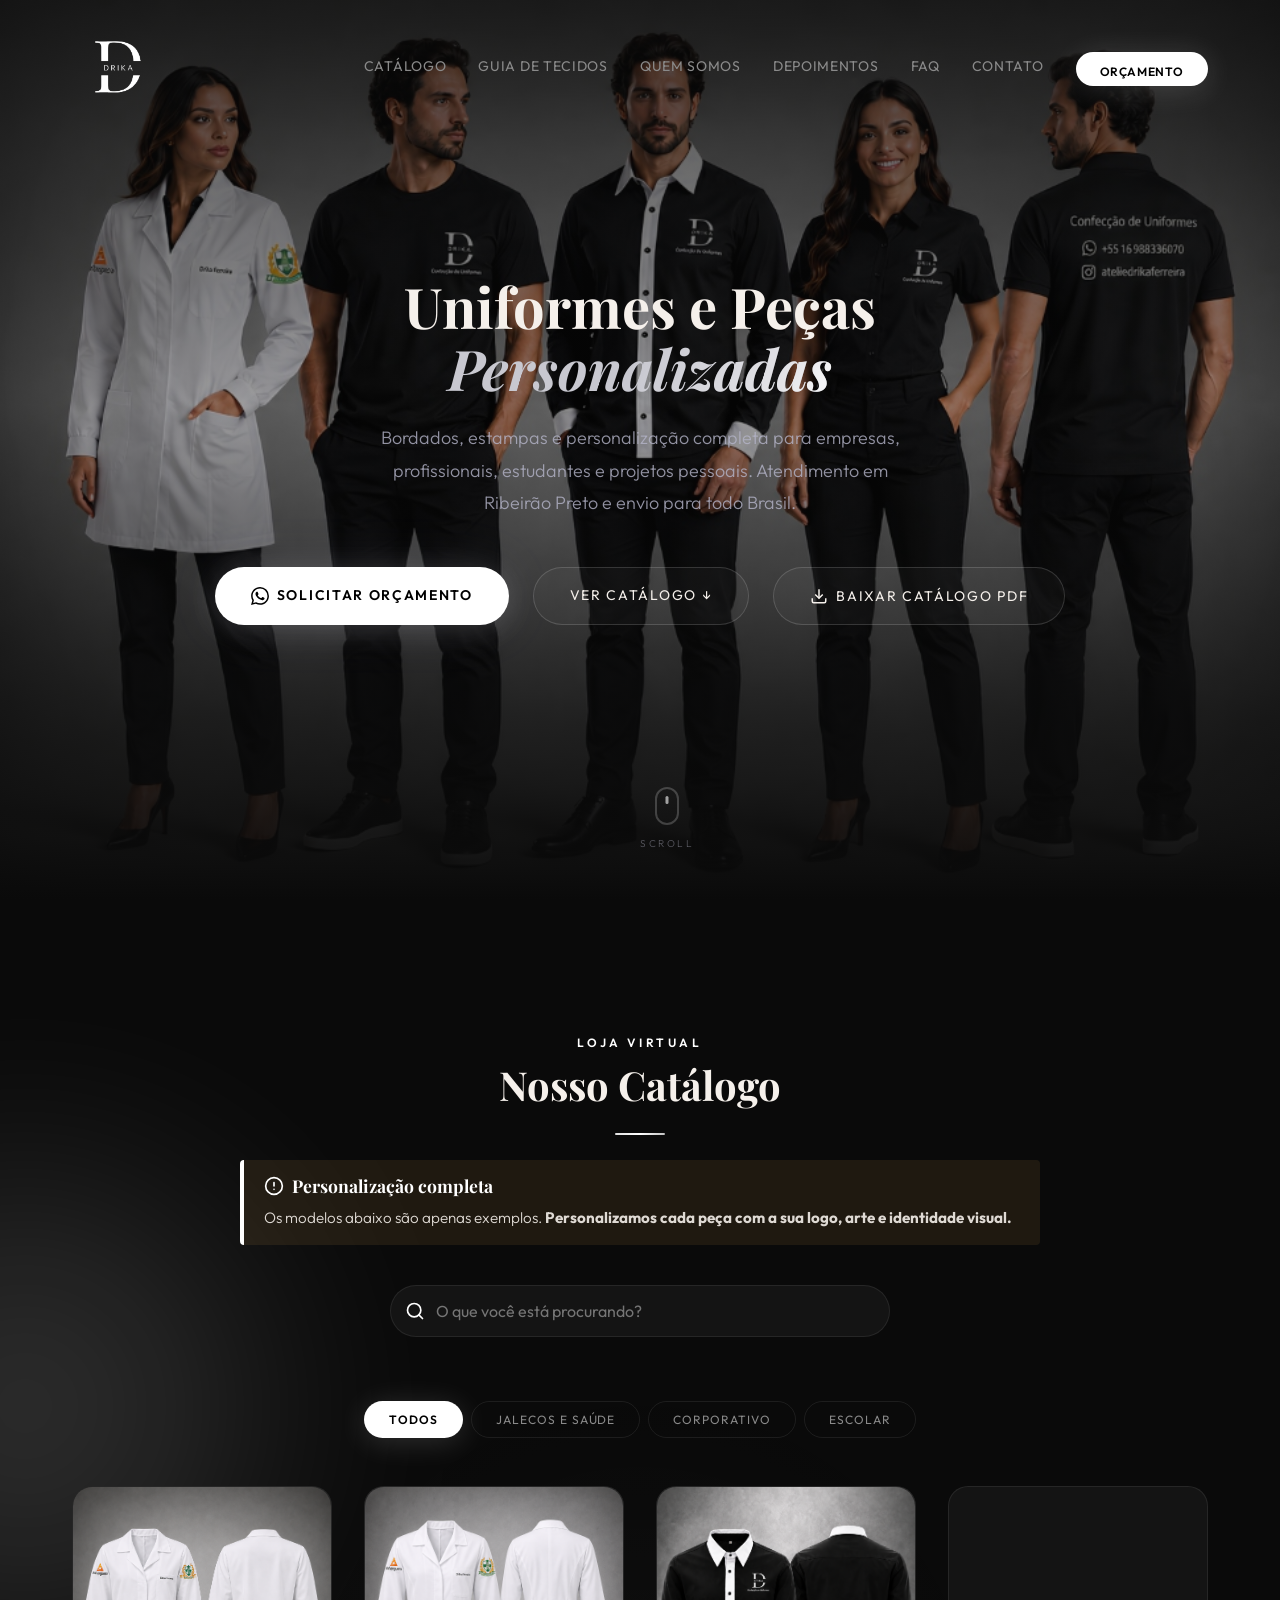
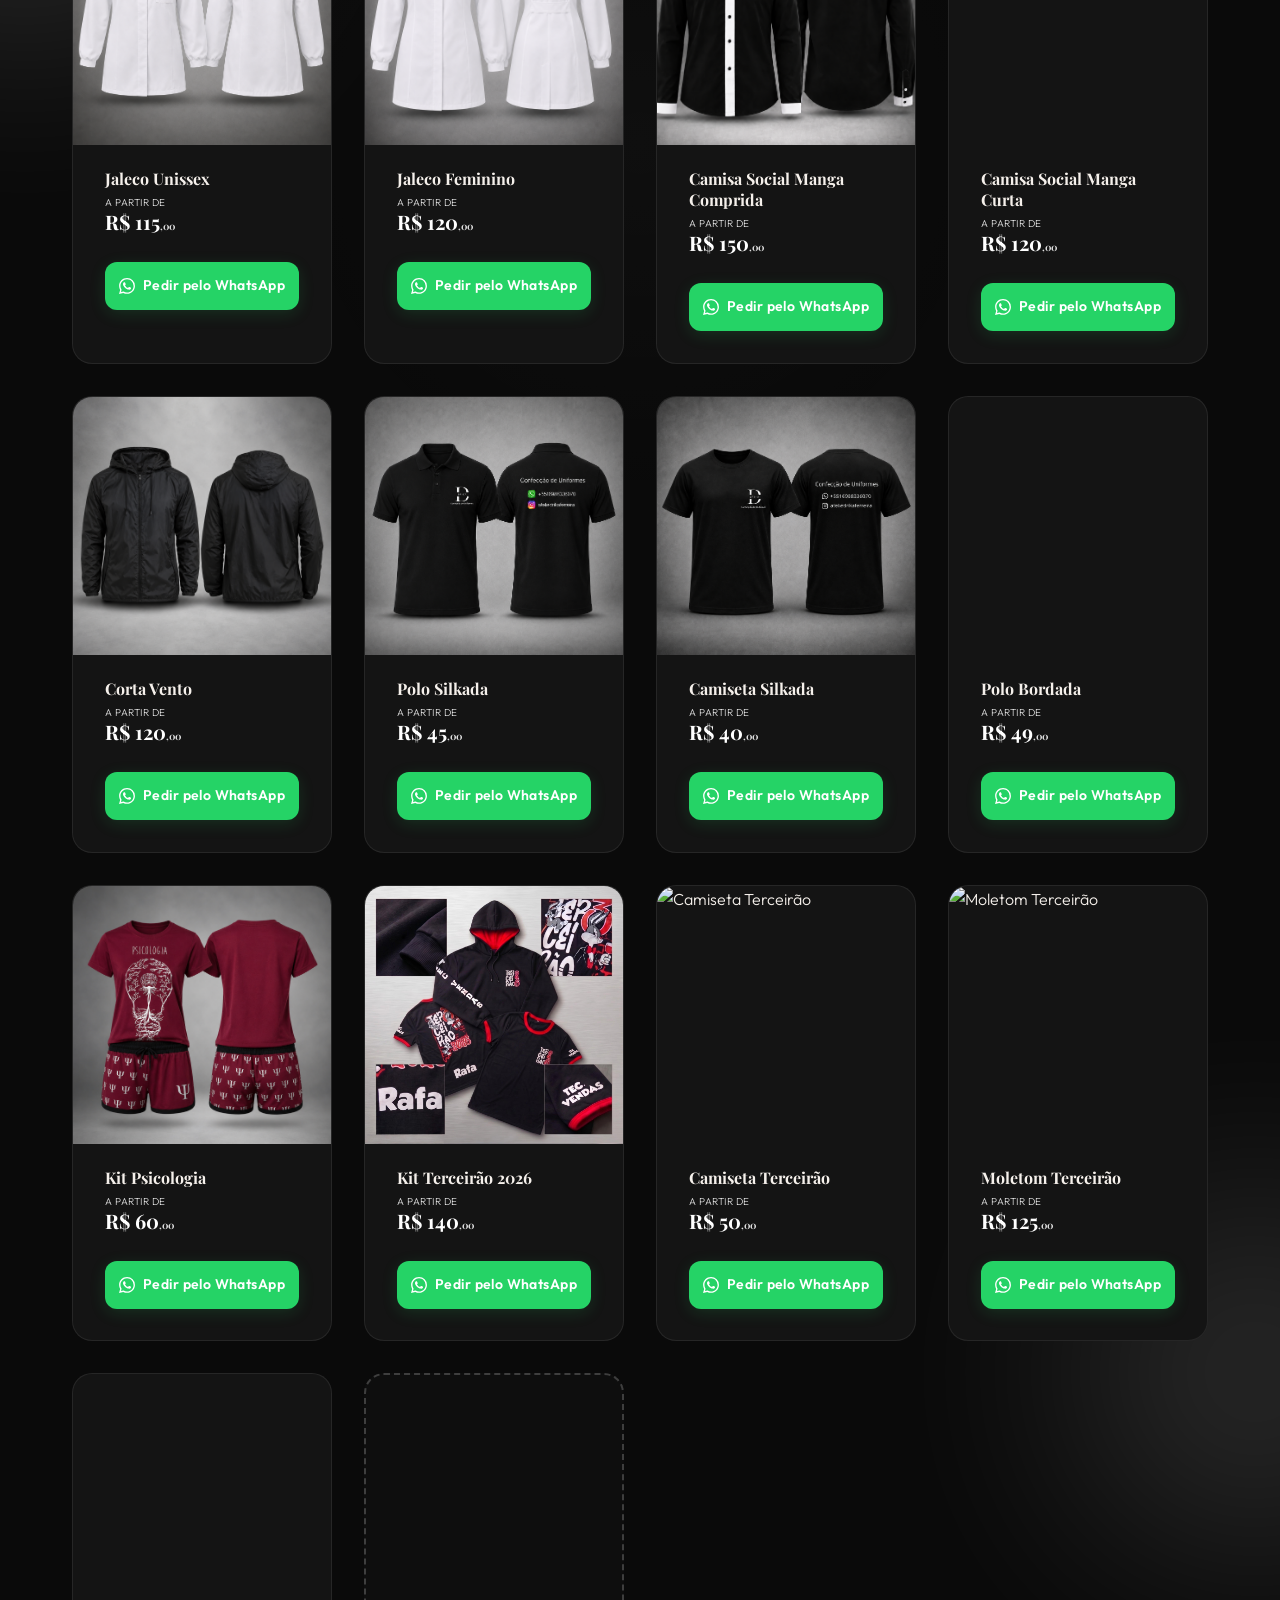
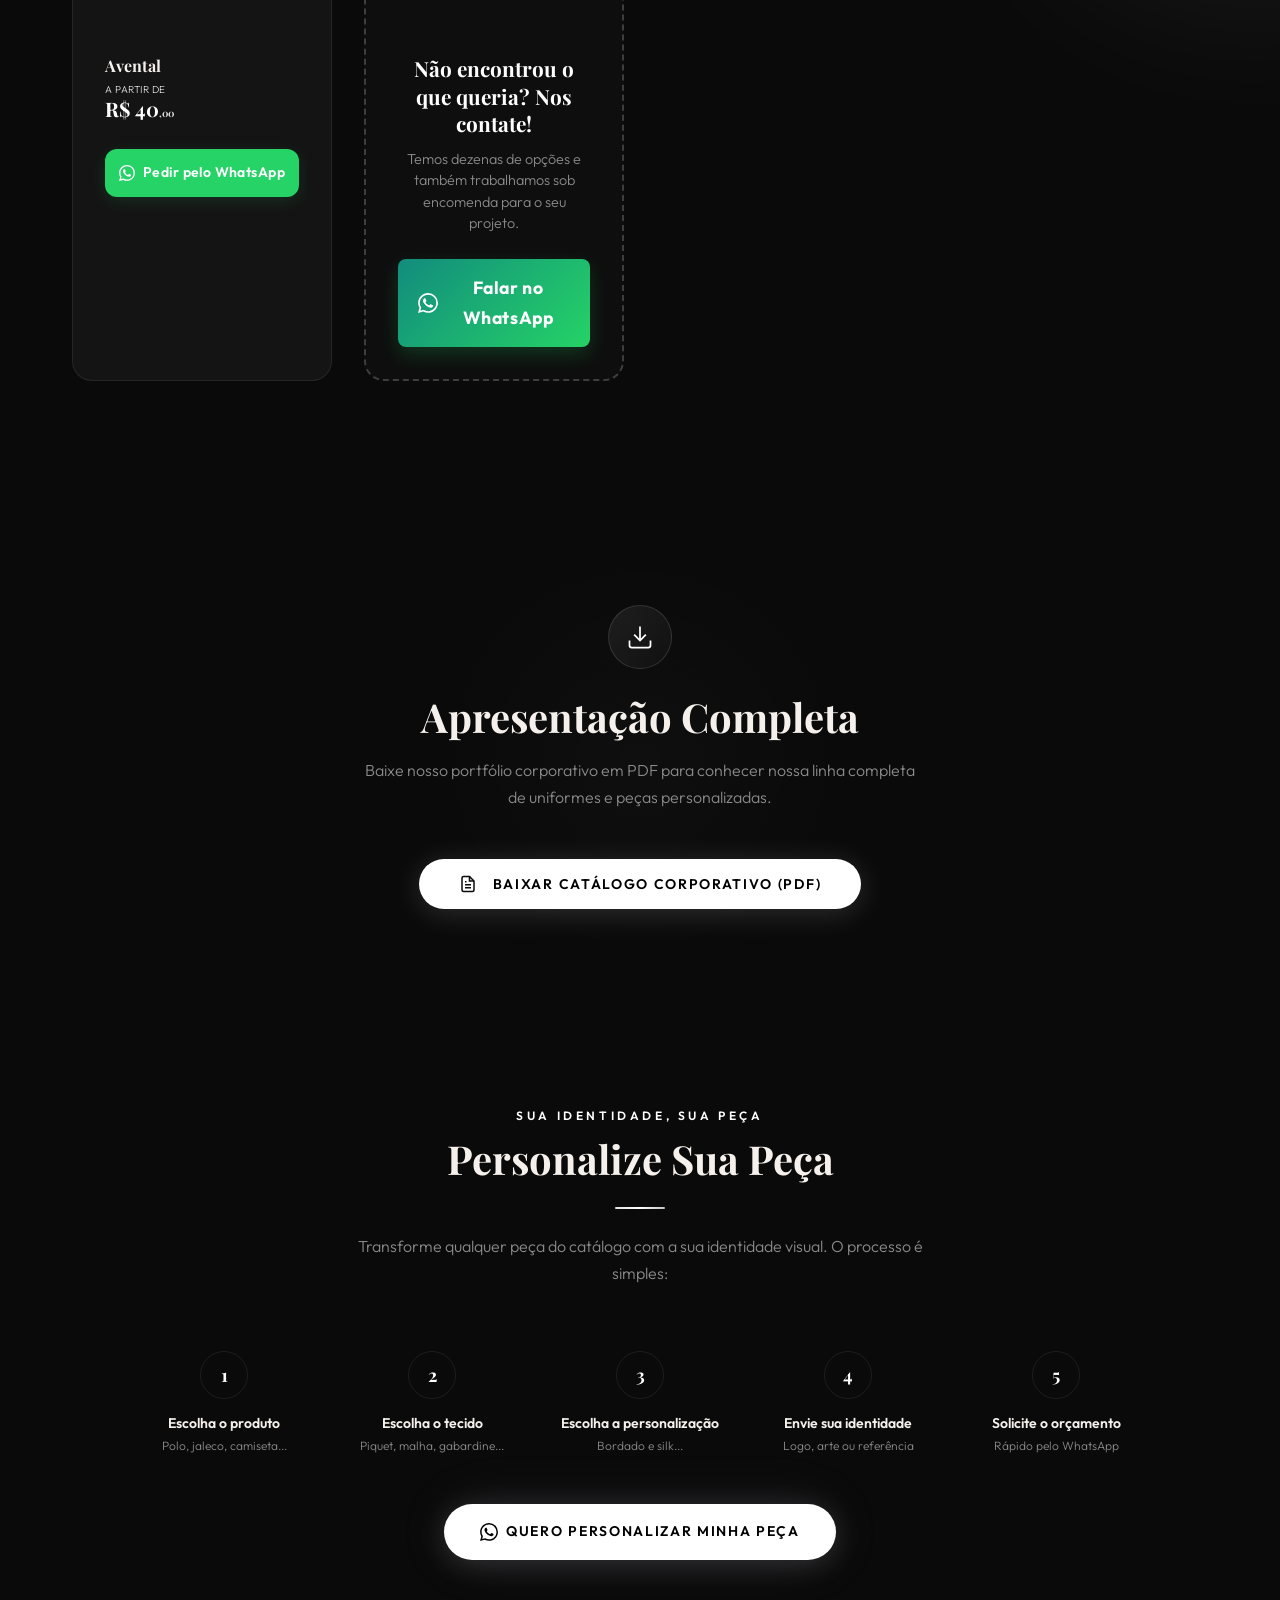
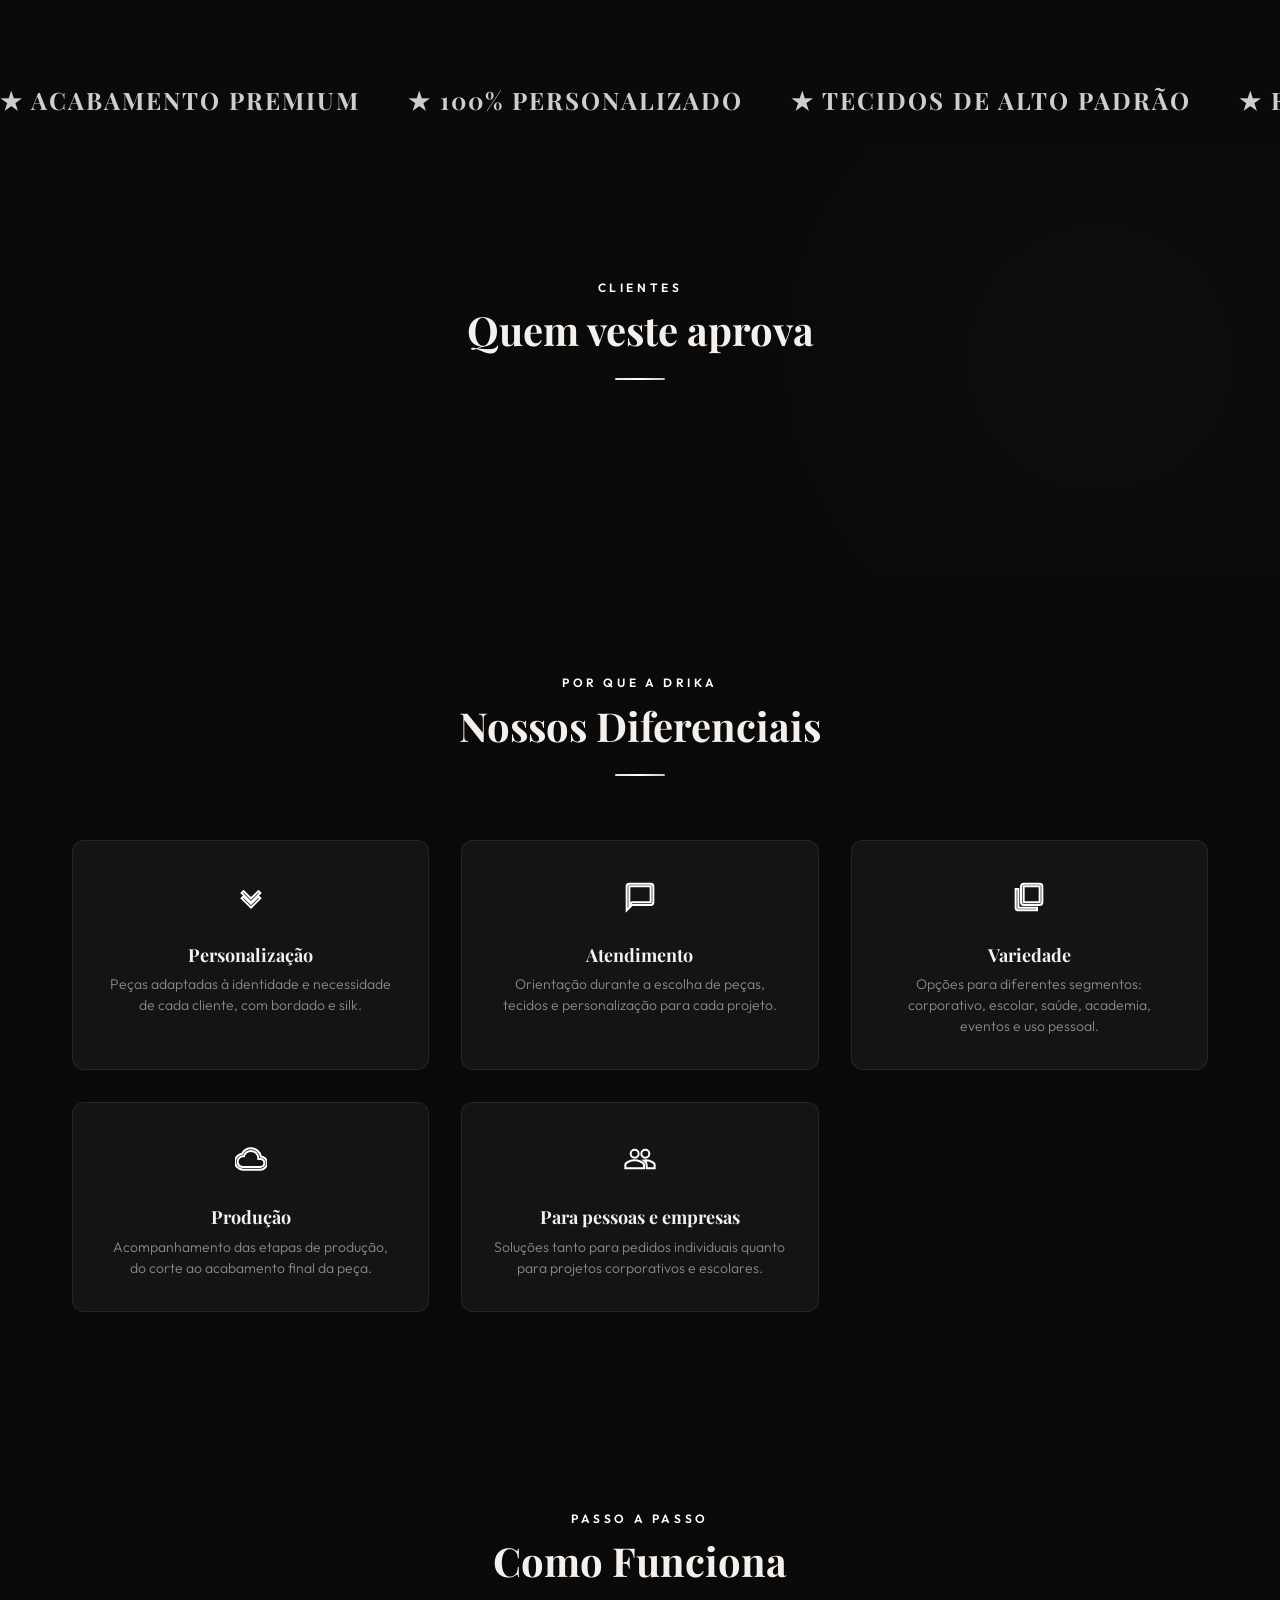
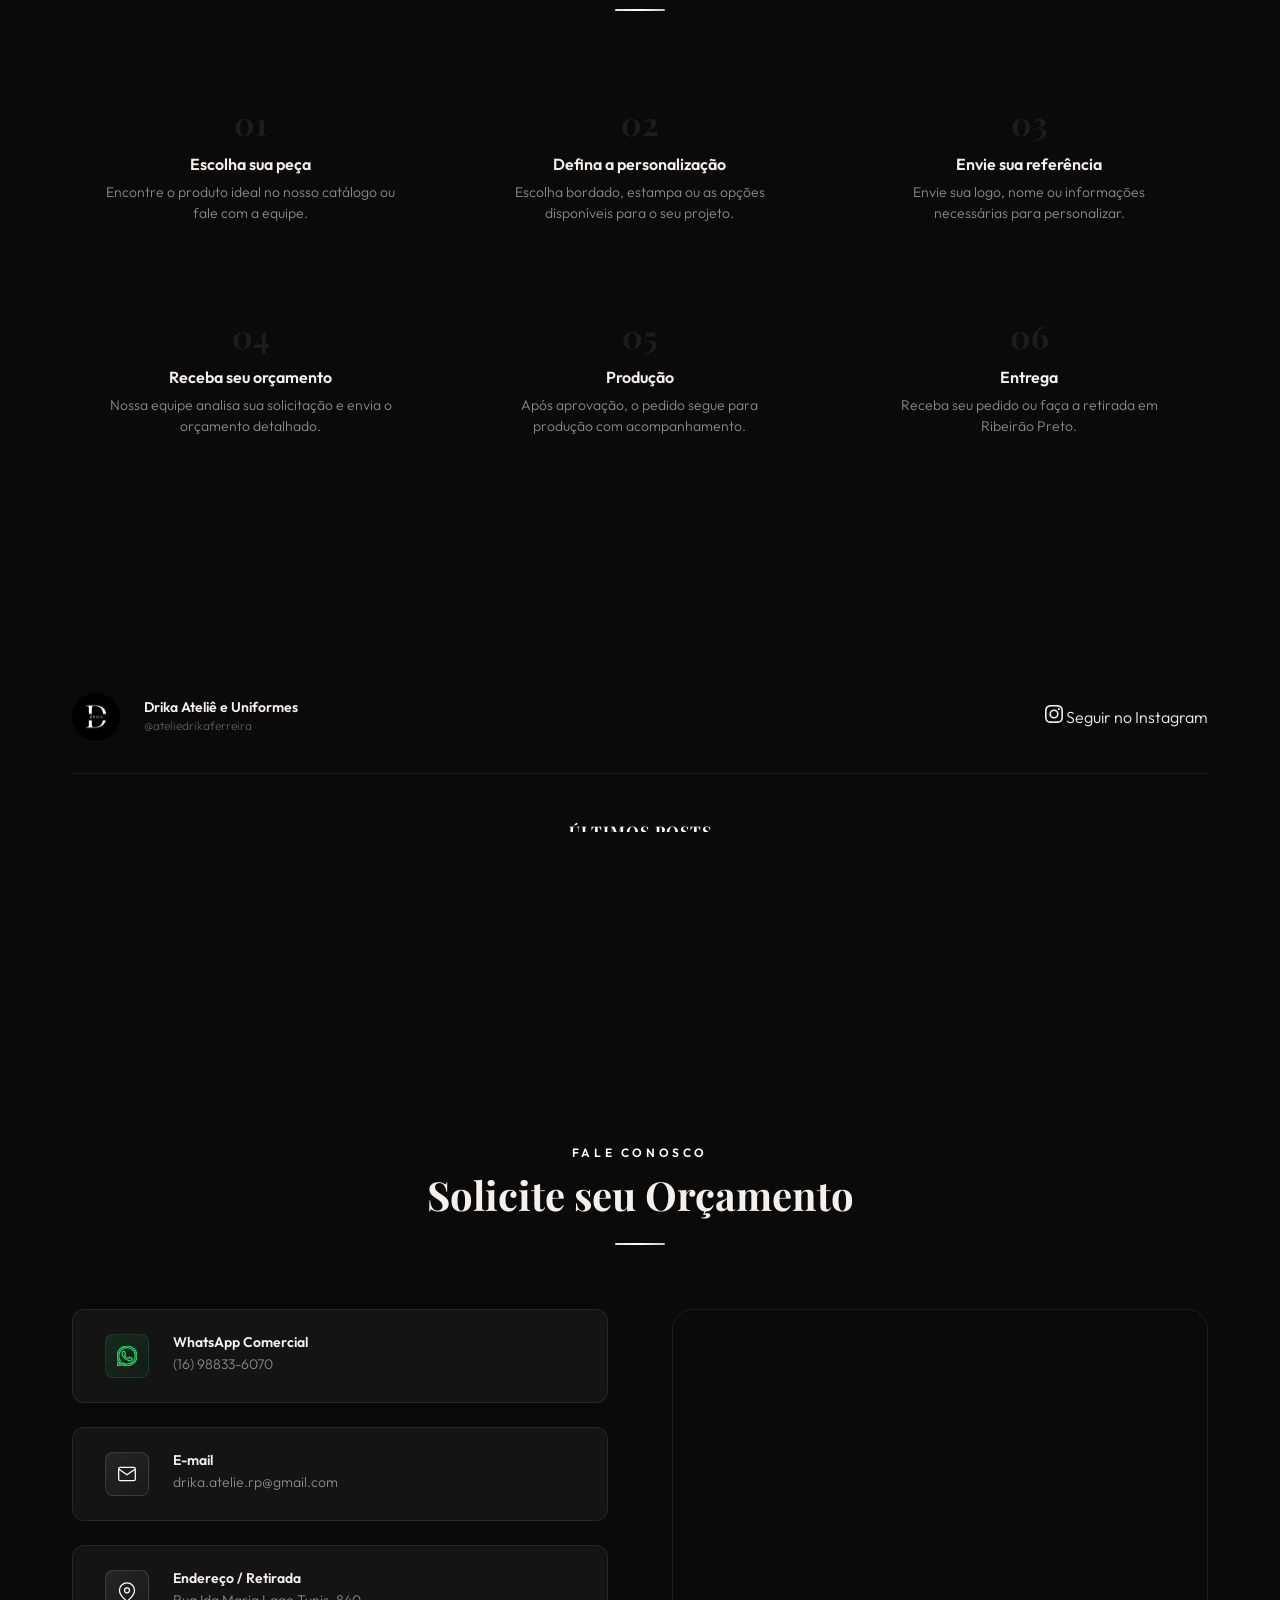
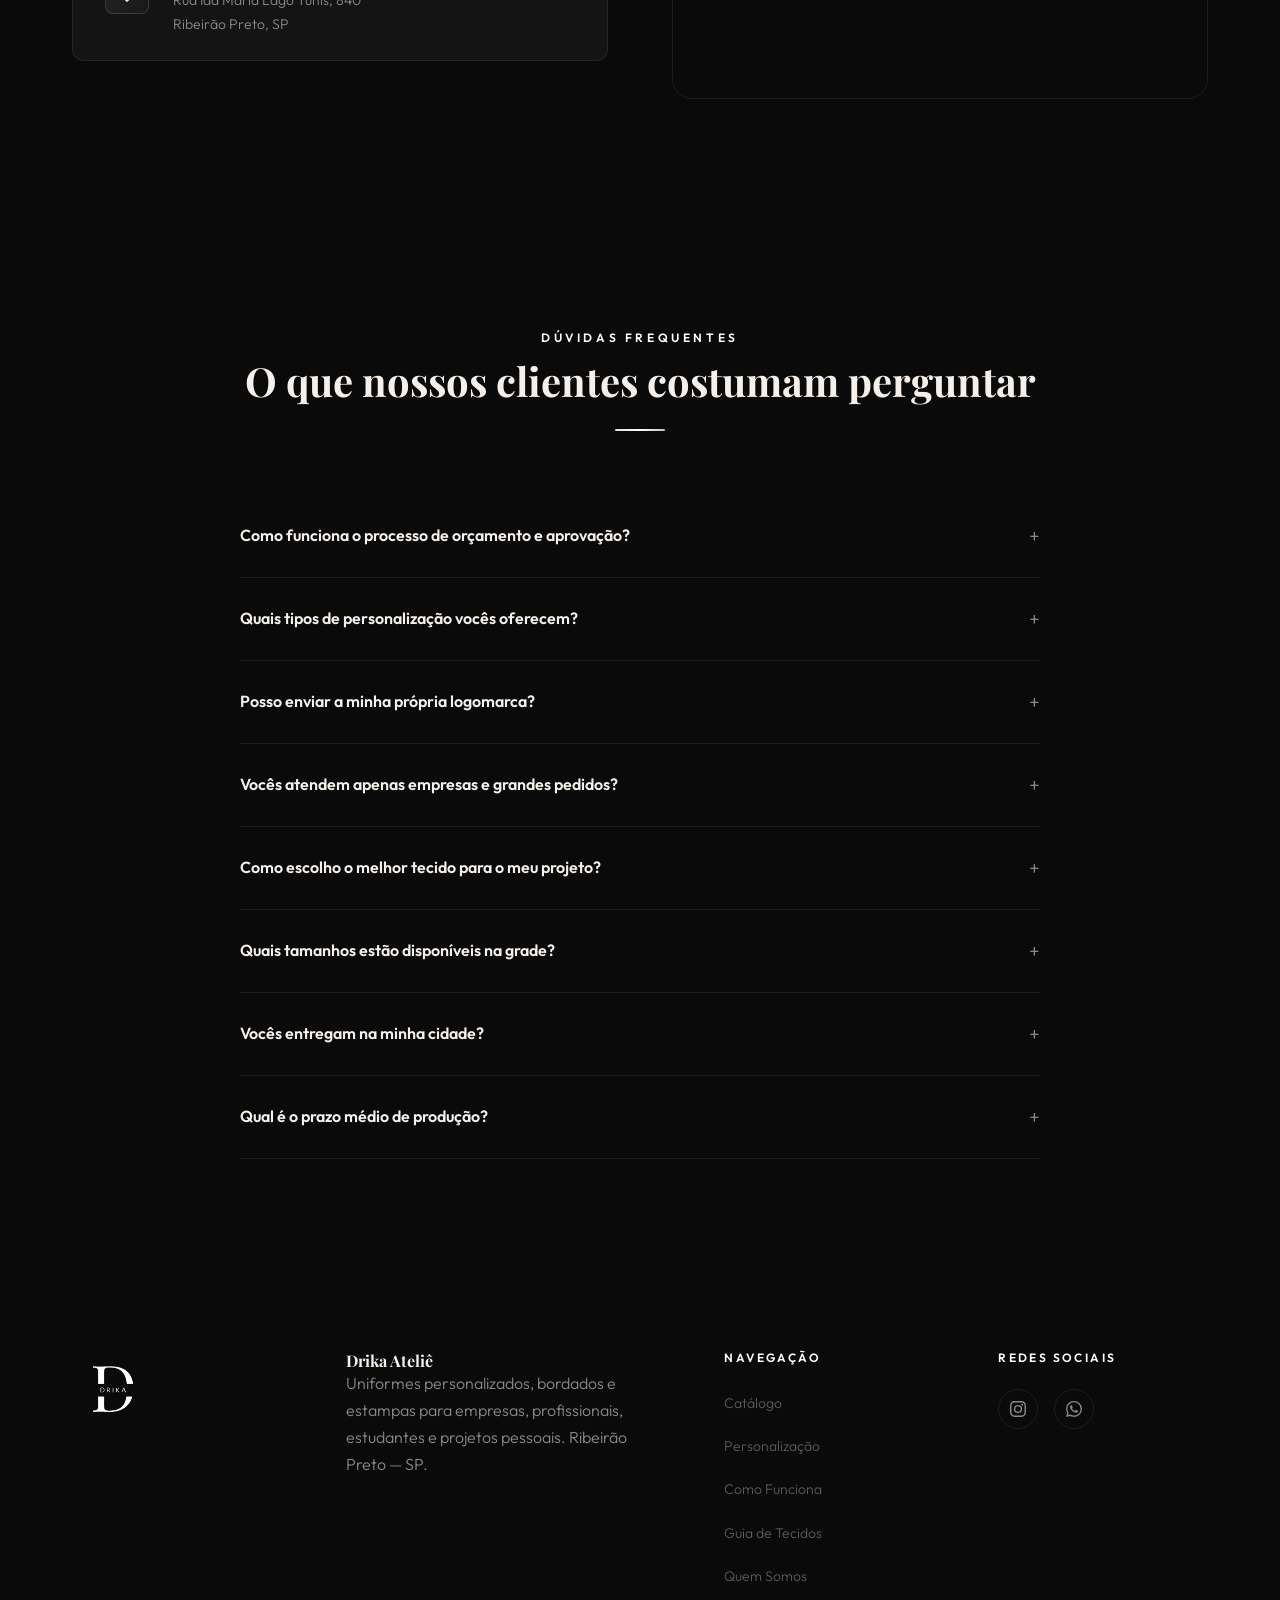
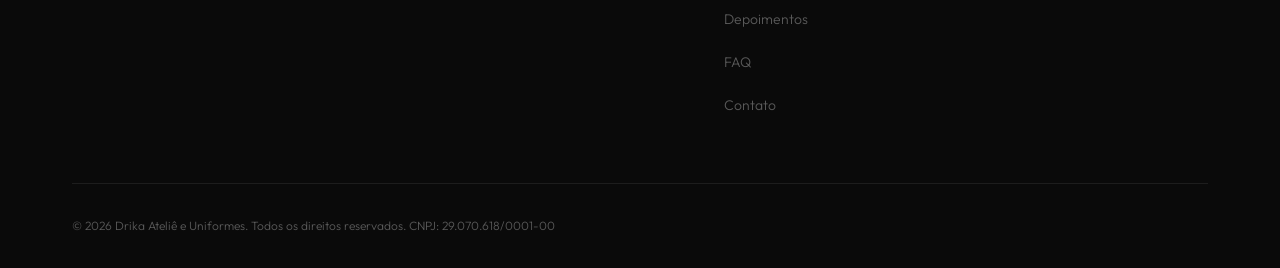
==== commit d2843bfa: "content: remove false claims about PDF contents" ====
--- a/index.html
+++ b/index.html
@@ -509,7 +509,7 @@
         <svg viewBox="0 0 24 24"><path d="M21 15v4a2 2 0 0 1-2 2H5a2 2 0 0 1-2-2v-4"/><polyline points="7 10 12 15 17 10"/><line x1="12" y1="15" x2="12" y2="3"/></svg>
       </div>
       <h2 class="section-title">Apresentação Completa</h2>
-      <p class="section-subtitle" style="margin-bottom: var(--space-xl)">Baixe nosso portfólio corporativo em PDF com detalhes sobre tecidos, tipos de bordados e cases de sucesso.</p>
+      <p class="section-subtitle" style="margin-bottom: var(--space-xl)">Baixe nosso portfólio corporativo em PDF para conhecer nossa linha completa de uniformes e peças personalizadas.</p>
       <button class="download-btn download-pdf-trigger">
         <svg viewBox="0 0 24 24"><path d="M14 2H6a2 2 0 0 0-2 2v16a2 2 0 0 0 2 2h12a2 2 0 0 0 2-2V8z"/><polyline points="14 2 14 8 20 8"/><line x1="16" y1="13" x2="8" y2="13"/><line x1="16" y1="17" x2="8" y2="17"/><polyline points="10 9 9 9 8 9"/></svg>
         Baixar Catálogo Corporativo (PDF)
@@ -1050,3 +1050,4 @@
 
 
 
+
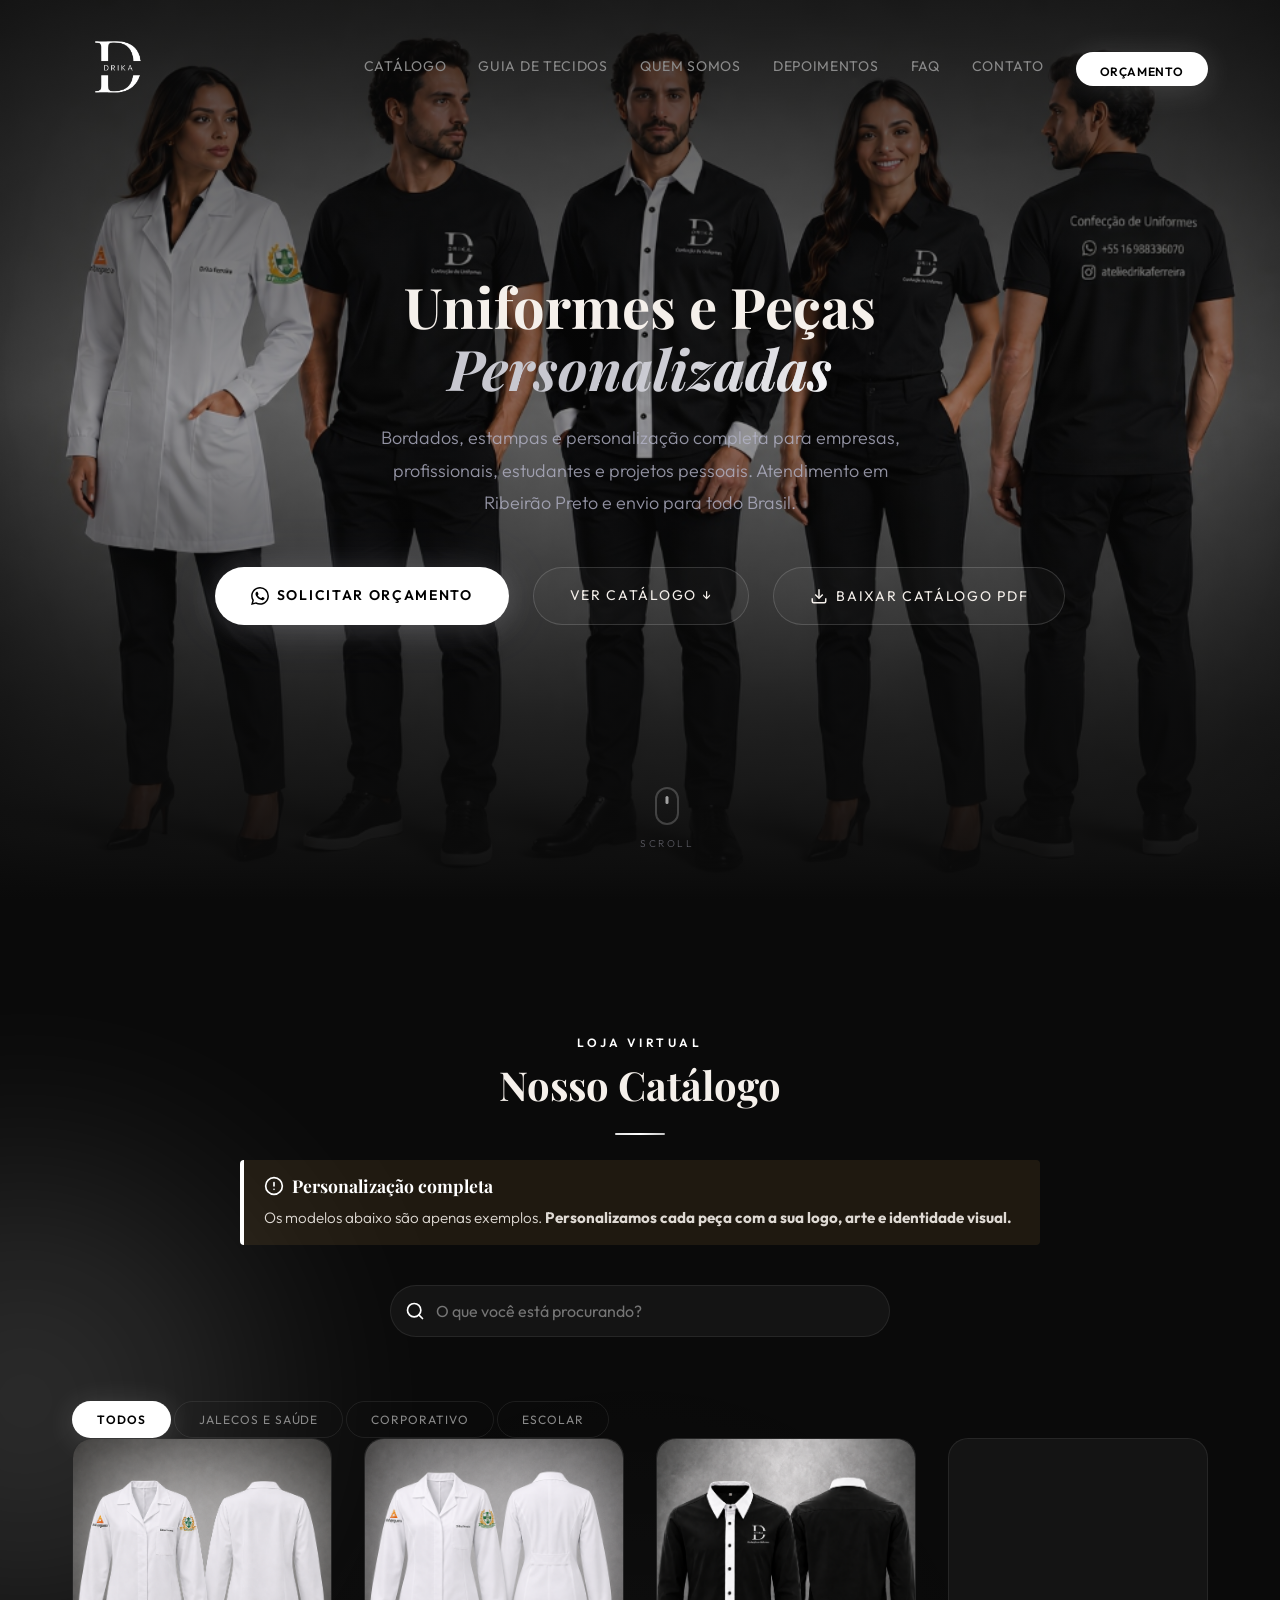
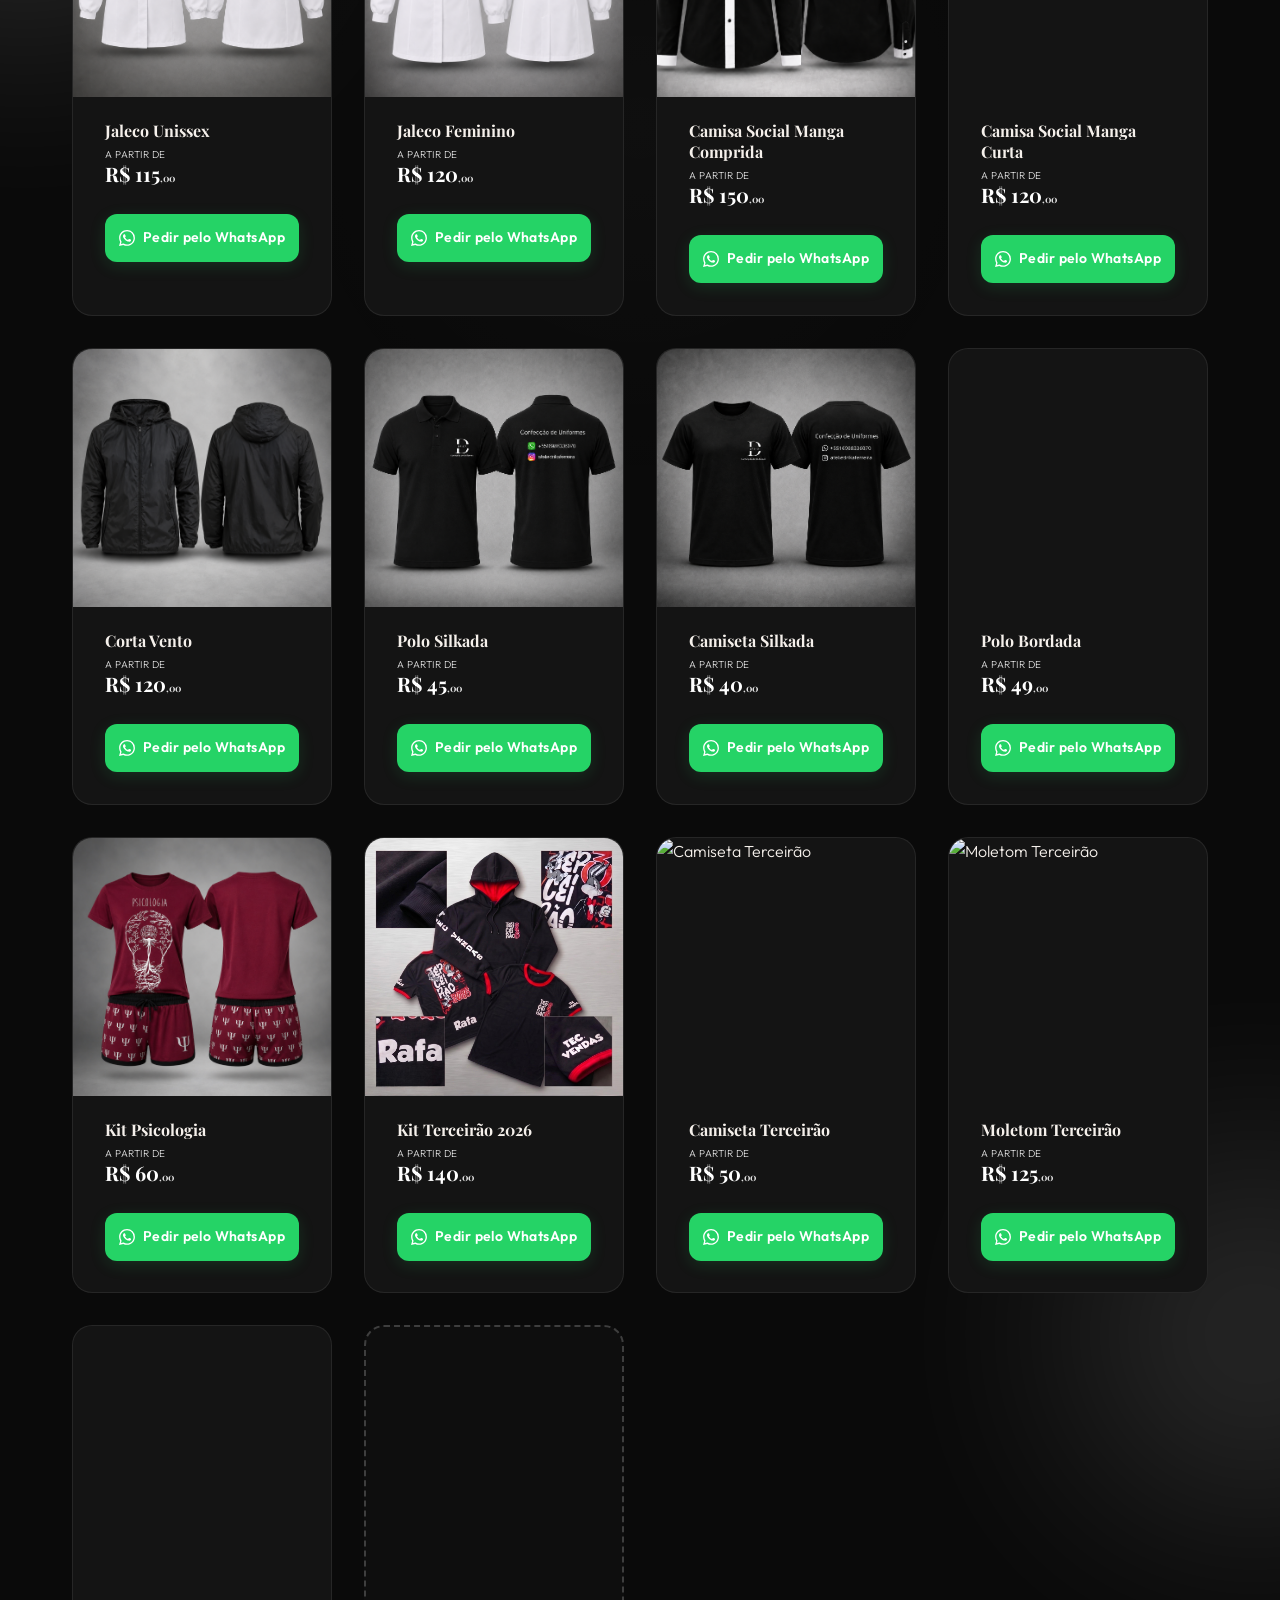
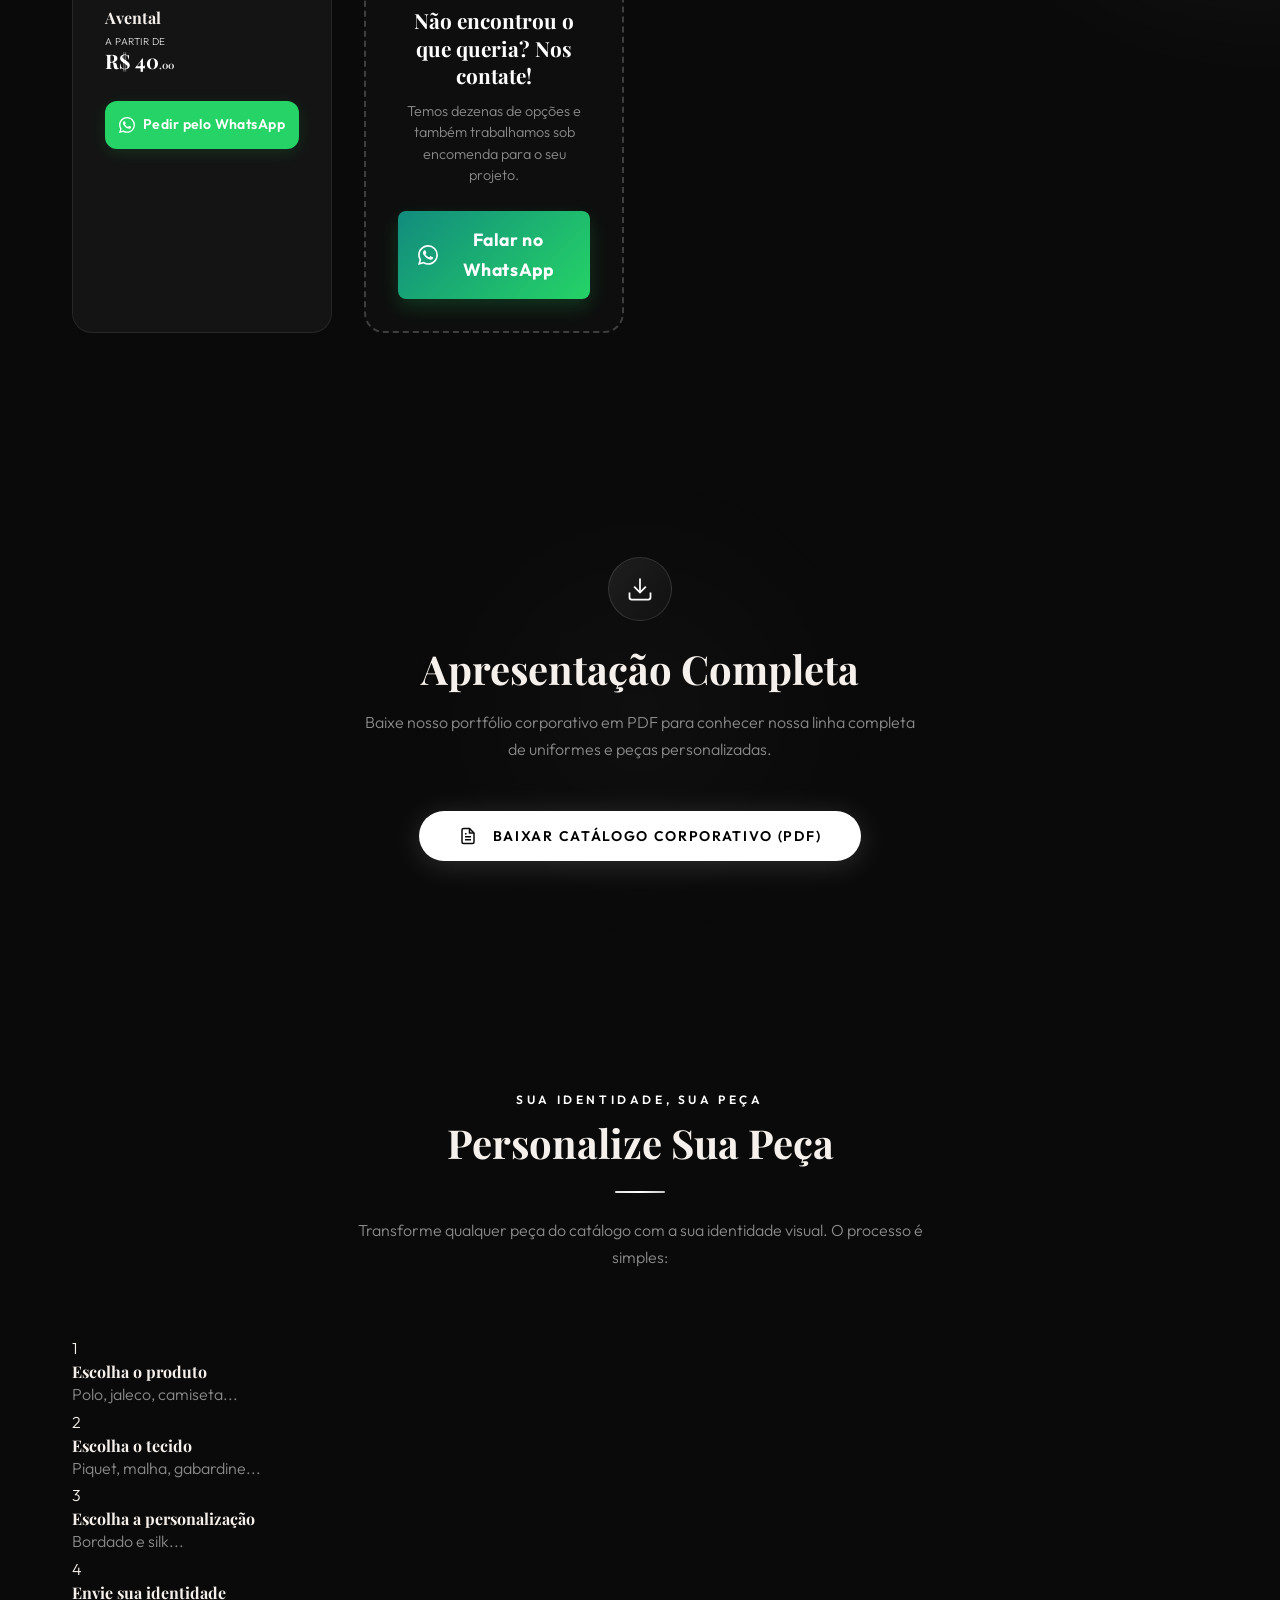
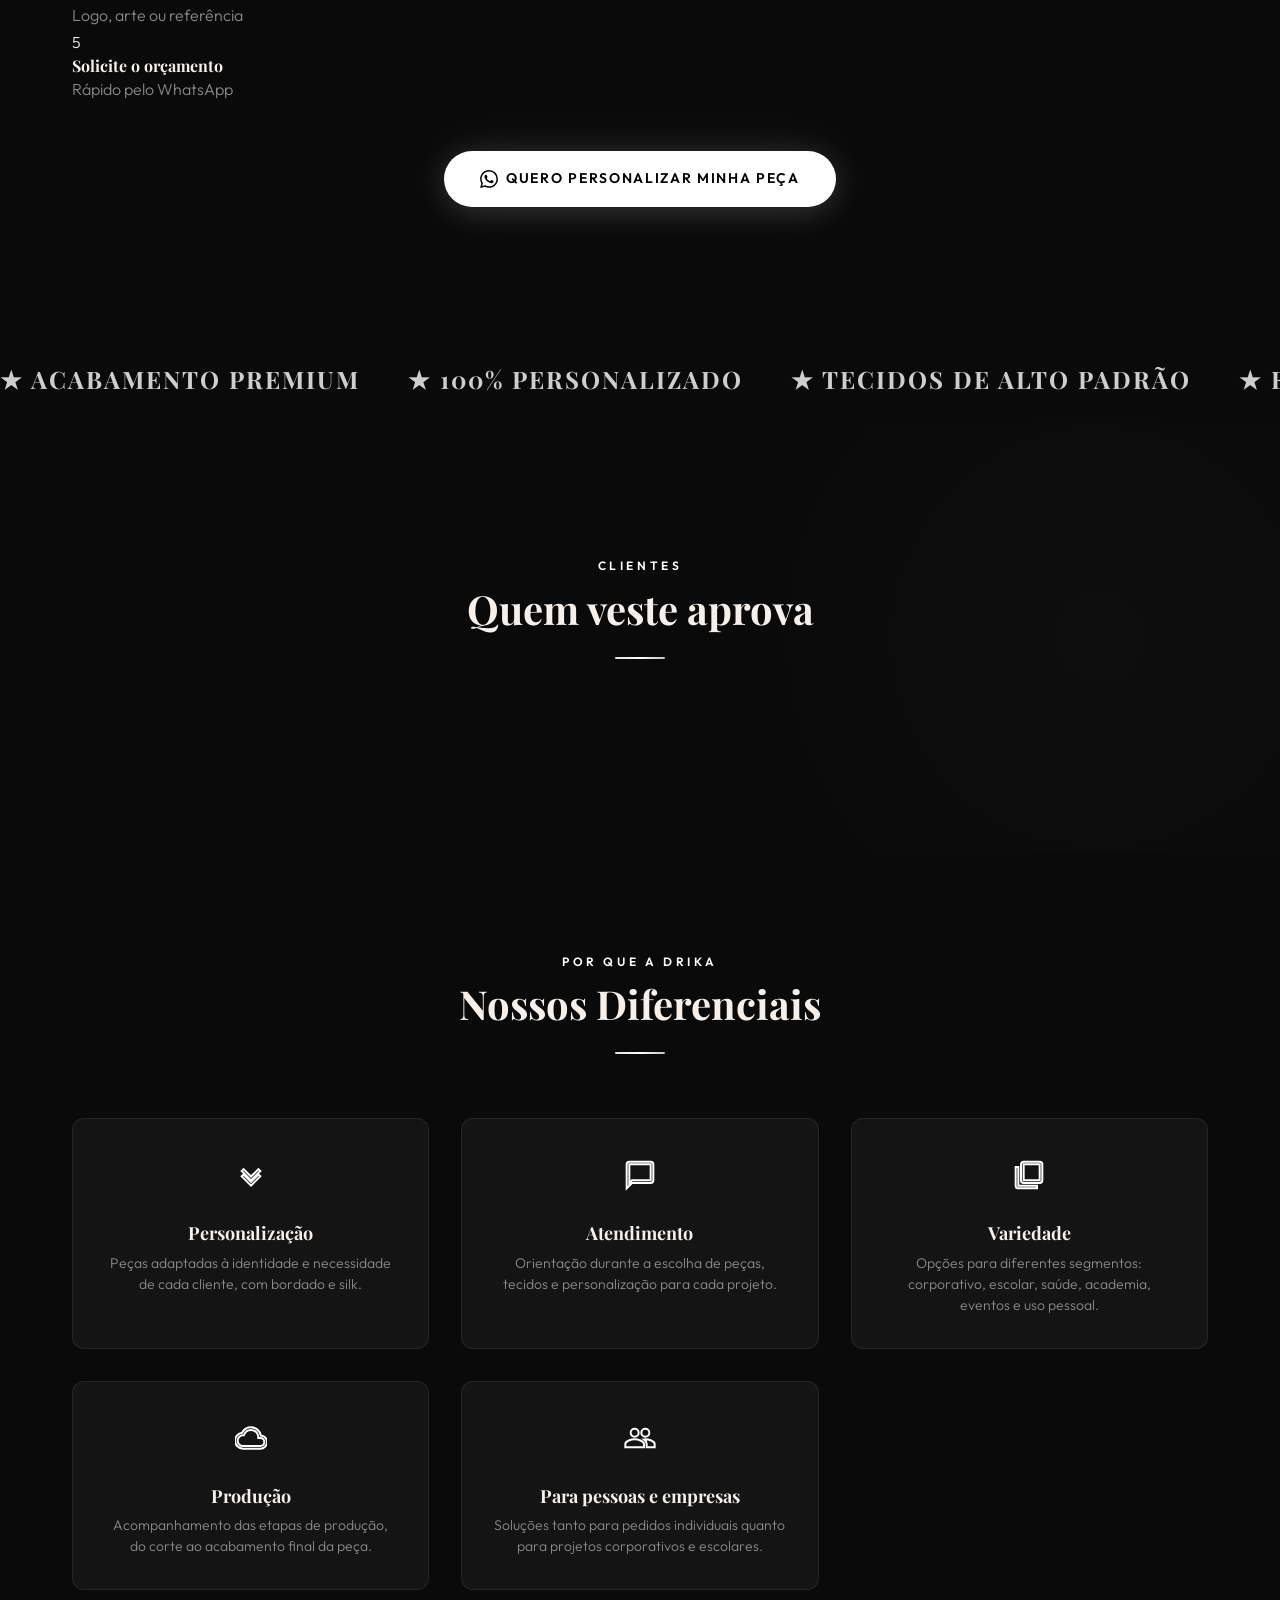
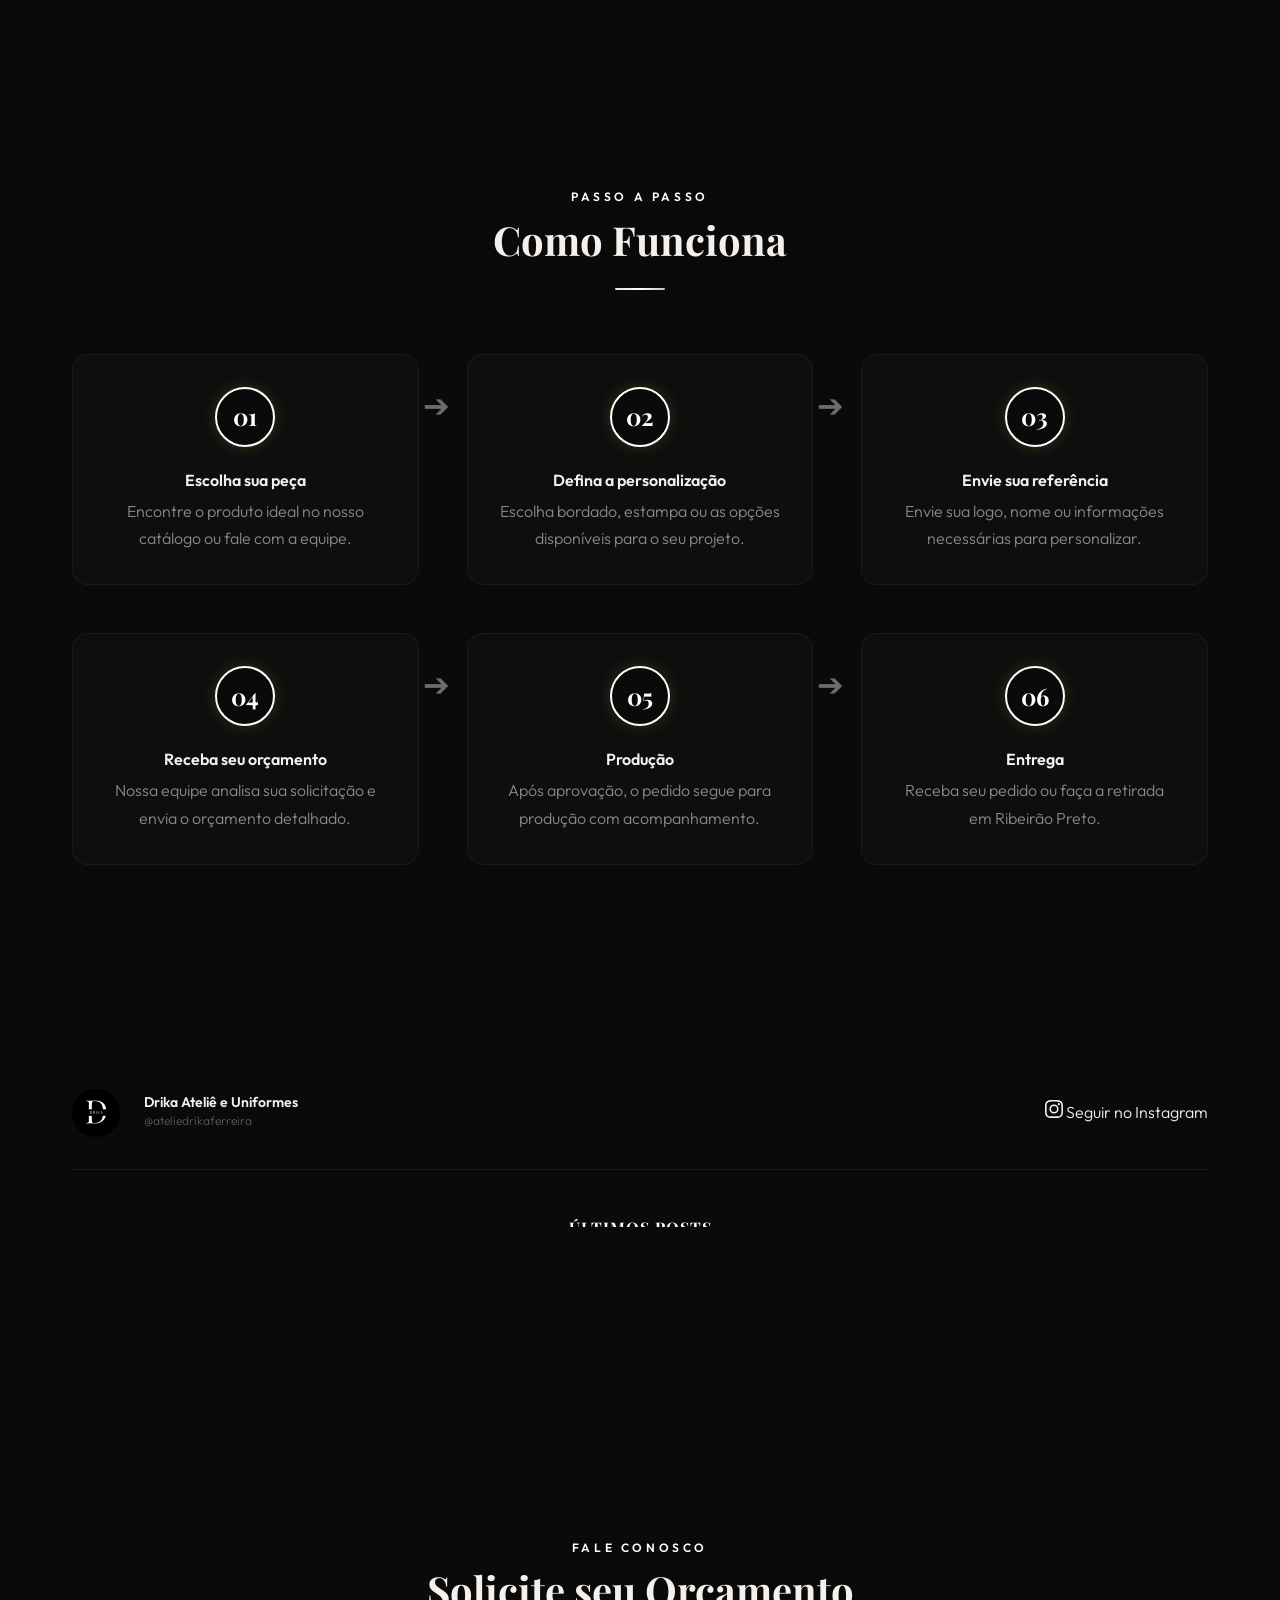
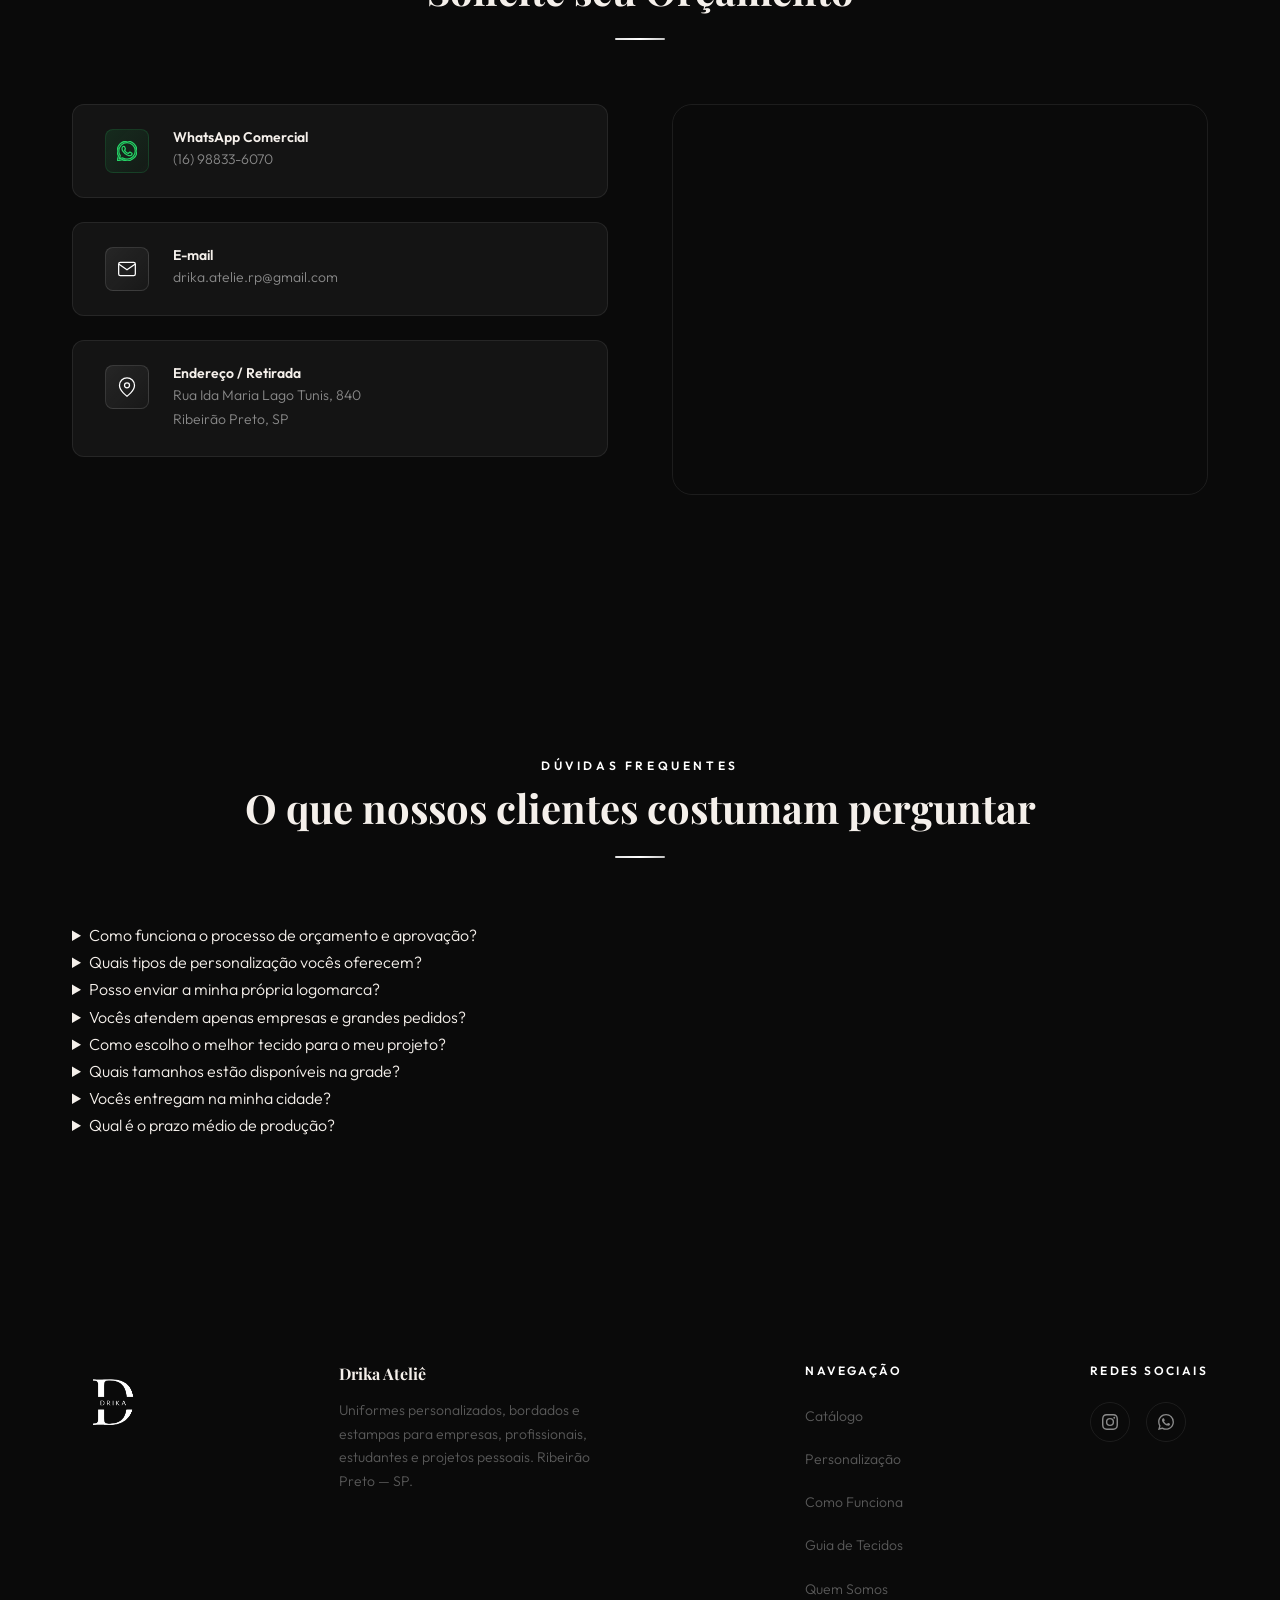
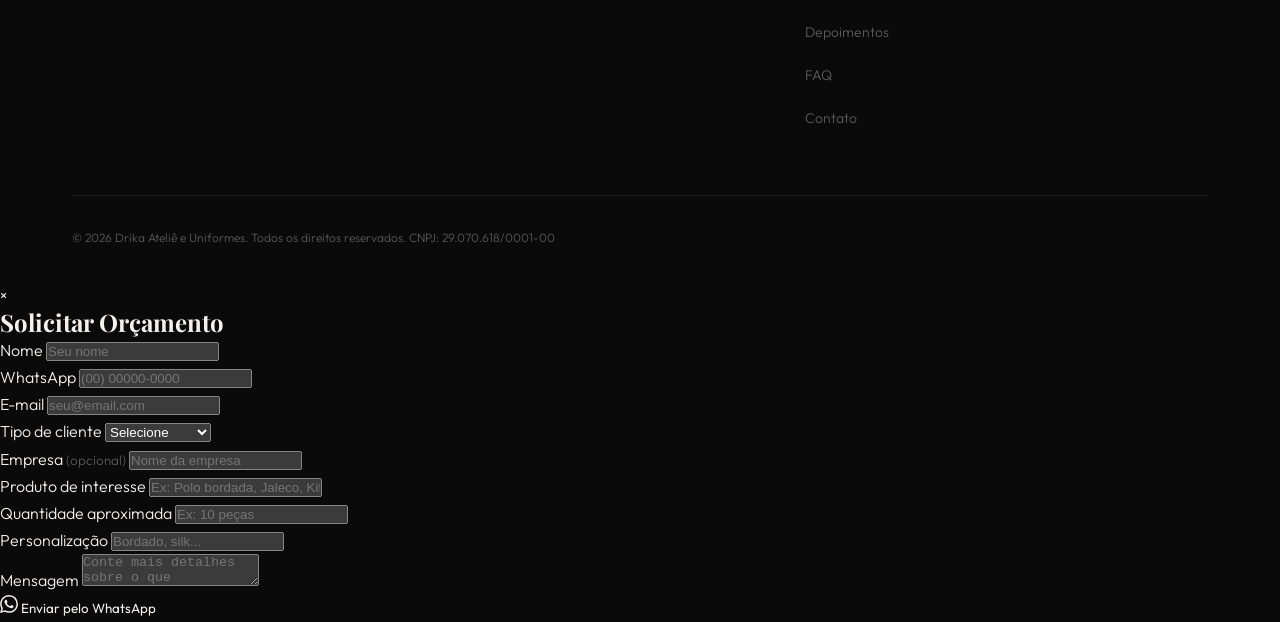
==== commit 0f1c0644: "feat: show feedback CTA when user searches for products" ====
--- a/index.html
+++ b/index.html
@@ -496,6 +496,16 @@
           </div>
         </div>
       </div>
+            </div>
+      
+      <!-- Search Feedback Message -->
+      <div id="searchFeedbackMsg" class="fade-in" style="display: none; text-align: center; margin-top: 40px; padding: 40px 20px; border: 1px dashed var(--gray-border); border-radius: 12px; background: rgba(255,255,255,0.01);">
+        <h3 style="color: var(--white); font-size: 1.5rem; margin-bottom: 12px;">Não encontrou o que busca?</h3>
+        <p style="color: var(--text-muted); margin-bottom: 24px; max-width: 500px; margin-left: auto; margin-right: auto;">Nossa equipe pode desenvolver modelos exclusivos e personalizados sob medida para sua necessidade.</p>
+        <a href="https://wa.me/5516988336070?text=Ol%C3%A1!%20N%C3%A3o%20encontrei%20exatamente%20o%20que%20buscava%20no%20cat%C3%A1logo.%20Voc%C3%AAs%20fazem%20projetos%20sob%20encomenda?" target="_blank" class="btn-primary" style="display: inline-flex; align-items: center; gap: 8px;">
+          <svg width="18" height="18" viewBox="0 0 24 24" fill="currentColor"><path d="M17.472 14.382c-.297-.149-1.758-.867-2.03-.967-.273-.099-.471-.148-.67.15-.197.297-.767.966-.94 1.164-.173.199-.347.223-.644.075-.297-.15-1.255-.463-2.39-1.475-.888-.788-1.487-1.761-1.663-2.059-.173-.297-.018-.458.13-.606.134-.133.298-.347.446-.52.149-.174.198-.298.298-.497.099-.198.05-.371-.025-.52-.075-.149-.669-1.612-.916-2.207-.242-.579-.487-.5-.669-.51a12.8 12.8 0 0 0-.57-.01c-.198 0-.52.074-.792.372-.272.297-1.04 1.016-1.04 2.479 0 1.462 1.065 2.875 1.213 3.074.149.198 2.096 3.2 5.077 4.487.709.306 1.262.489 1.694.625.712.227 1.36.195 1.871.118.571-.085 1.758-.719 2.006-1.413.248-.694.248-1.289.173-1.413-.074-.124-.272-.198-.57-.347m-5.421 7.403h-.004a9.87 9.87 0 0 1-5.031-1.378l-.361-.214-3.741.982.998-3.648-.235-.374a9.86 9.86 0 0 1-1.51-5.26c.001-5.45 4.436-9.884 9.888-9.884 2.64 0 5.122 1.03 6.988 2.898a9.825 9.825 0 0 1 2.893 6.994c-.003 5.45-4.437 9.884-9.885 9.884m8.413-18.297A11.815 11.815 0 0 0 12.05 0C5.495 0 .16 5.335.157 11.892c0 2.096.547 4.142 1.588 5.945L.057 24l6.305-1.654a11.882 11.882 0 0 0 5.683 1.448h.005c6.554 0 11.89-5.335 11.893-11.893a11.821 11.821 0 0 0-3.48-8.413Z"/></svg>
+          Falar com um Consultor
+        </a>
       </div>
     </div>
   </section>
@@ -1051,3 +1061,4 @@
 
 
 
+
--- a/style.css
+++ b/style.css
@@ -975,8 +975,8 @@
    FOOTER
    ============================================================ */
 .site-footer{background:var(--bg-primary);padding:var(--space-3xl) 0 var(--space-lg);}
-.footer-content{display:grid;grid-template-columns:1fr 1.5fr 1fr 1fr;gap:var(--space-2xl);margin-bottom:var(--space-2xl)}
-.footer-brand p{font-size:var(--text-sm);color:var(--text-muted);max-width:280px;line-height:1.7;margin-top:var(--space-sm)}
+.footer-content{display:flex;justify-content:space-between;flex-wrap:wrap;gap:var(--space-3xl);margin-bottom:var(--space-2xl)}
+.footer-about p{font-size:var(--text-sm);color:var(--text-muted);max-width:280px;line-height:1.7;margin-top:var(--space-sm)}
 .footer-links h4,.footer-social h4{
   font-family:var(--font-body);font-size:var(--text-xs);font-weight:600;
   letter-spacing:.2em;text-transform:uppercase;color:var(--gold);margin-bottom:var(--space-md);
@@ -1061,7 +1061,7 @@
   .diff-grid{grid-template-columns:repeat(2,1fr)}
   .testimonial-grid{grid-template-columns:1fr 1fr}
   .contact-grid{grid-template-columns:1fr}
-  .footer-content{grid-template-columns:1fr 1fr}
+  .footer-content{display:grid;grid-template-columns:1fr 1fr}
   .insta-grid{grid-template-columns:repeat(3,1fr)}
   .hero-brand-letter{font-size:5rem}
 }
@@ -1212,7 +1212,7 @@
   /* Smaller Insta Grid on mobile */
   .insta-grid{grid-template-columns:repeat(4,1fr); gap: 4px;}
   .insta-header{flex-direction:column;align-items:flex-start}
-  .footer-content{grid-template-columns:1fr}
+  .footer-content{display:grid;grid-template-columns:1fr}
   .footer-bottom{flex-direction:column;text-align:center}
   .whatsapp-tooltip{display:none}
   .whatsapp-float{bottom:var(--space-md);right:var(--space-md)}
@@ -2398,22 +2398,90 @@
 .steps-grid {
   display: grid;
   grid-template-columns: repeat(3, 1fr);
-  gap: var(--space-lg);
+  gap: var(--space-xl);
   margin-top: var(--space-xl);
+  position: relative;
 }
 
 .step-card {
   text-align: center;
   padding: var(--space-lg);
+  position: relative;
+  background: rgba(255, 255, 255, 0.02);
+  border-radius: 16px;
+  border: 1px solid rgba(255,255,255,0.05);
+  transition: transform 0.3s ease, border-color 0.3s ease, box-shadow 0.3s ease;
+}
+
+.step-card:hover {
+  transform: translateY(-5px);
+  border-color: var(--gold-main);
+  box-shadow: 0 10px 30px rgba(0,0,0,0.5);
 }
 
 .step-number {
   font-family: var(--font-display);
-  font-size: var(--text-3xl);
+  font-size: var(--text-2xl);
   font-weight: 700;
-  color: rgba(255, 255, 255, 0.08);
-  margin-bottom: var(--space-sm);
-  line-height: 1;
+  color: var(--gold-main);
+  background: var(--bg-primary);
+  border: 2px solid var(--gold-main);
+  width: 60px;
+  height: 60px;
+  border-radius: 50%;
+  display: flex;
+  align-items: center;
+  justify-content: center;
+  margin: 0 auto var(--space-md);
+  position: relative;
+  z-index: 2;
+  box-shadow: 0 0 15px rgba(212, 175, 55, 0.2);
+}
+
+/* Connectors for desktop */
+@media (min-width: 992px) {
+  .step-card:nth-child(1)::after,
+  .step-card:nth-child(2)::after,
+  .step-card:nth-child(4)::after,
+  .step-card:nth-child(5)::after {
+    content: "➔";
+    position: absolute;
+    top: 50px;
+    right: -2rem;
+    color: var(--gold-main);
+    font-size: 2rem;
+    opacity: 0.4;
+    transform: translateY(-50%);
+    z-index: 1;
+  }
+}
+
+@media (max-width: 991px) and (min-width: 641px) {
+  .step-card:nth-child(odd):not(:last-child)::after {
+    content: "➔";
+    position: absolute;
+    top: 50px;
+    right: -2rem;
+    color: var(--gold-main);
+    font-size: 2rem;
+    opacity: 0.4;
+    transform: translateY(-50%);
+    z-index: 1;
+  }
+}
+
+@media (max-width: 640px) {
+  .step-card:not(:last-child)::after {
+    content: "↓";
+    position: absolute;
+    bottom: -2.5rem;
+    left: 50%;
+    color: var(--gold-main);
+    font-size: 2rem;
+    opacity: 0.4;
+    transform: translateX(-50%);
+    z-index: 1;
+  }
 }
 
 .step-card h3 {
@@ -2425,10 +2493,6 @@
 }
 
 .step-card p {
-  font-size: var(--text-sm);
-  color: var(--text-secondary);
-  line-height: 1.5;
-}
 
 @media (max-width: 1024px) {
   .steps-grid {
@@ -2808,3 +2872,7 @@
 }
 
 
+
+
+
+
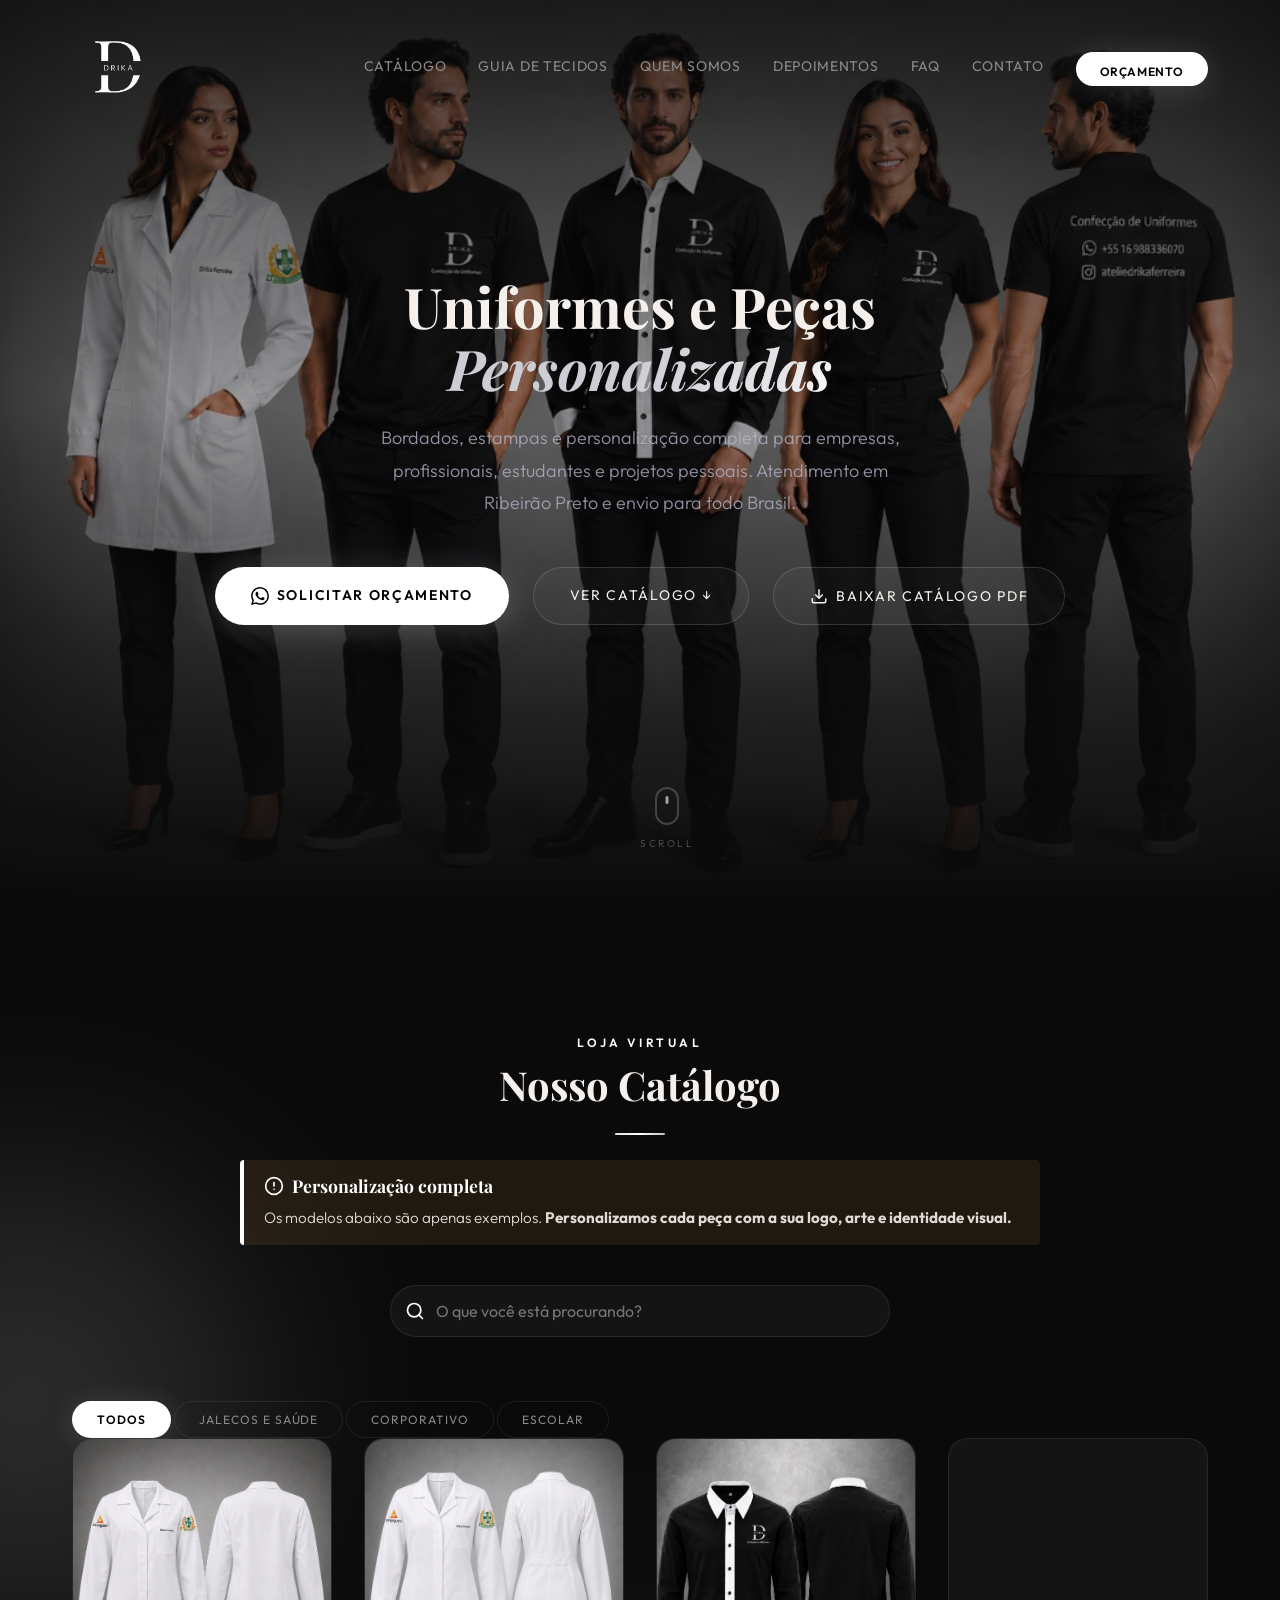
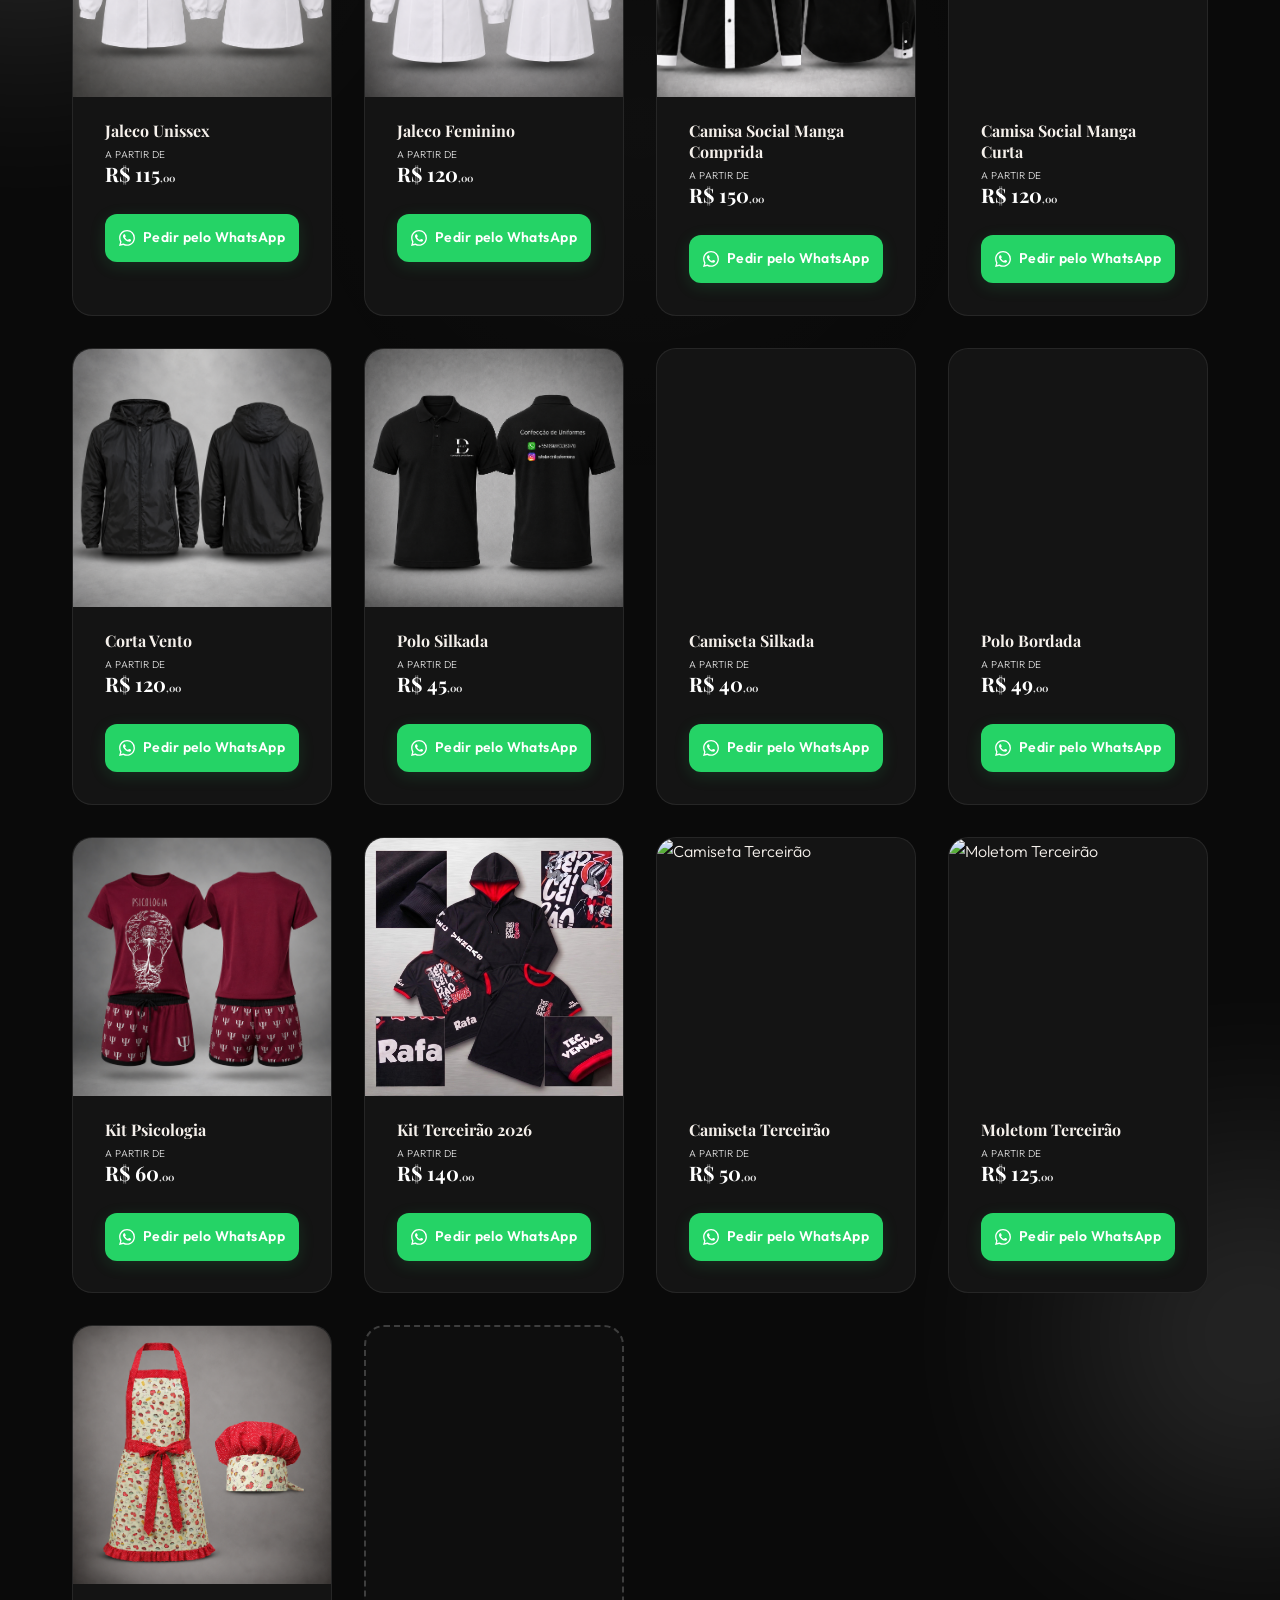
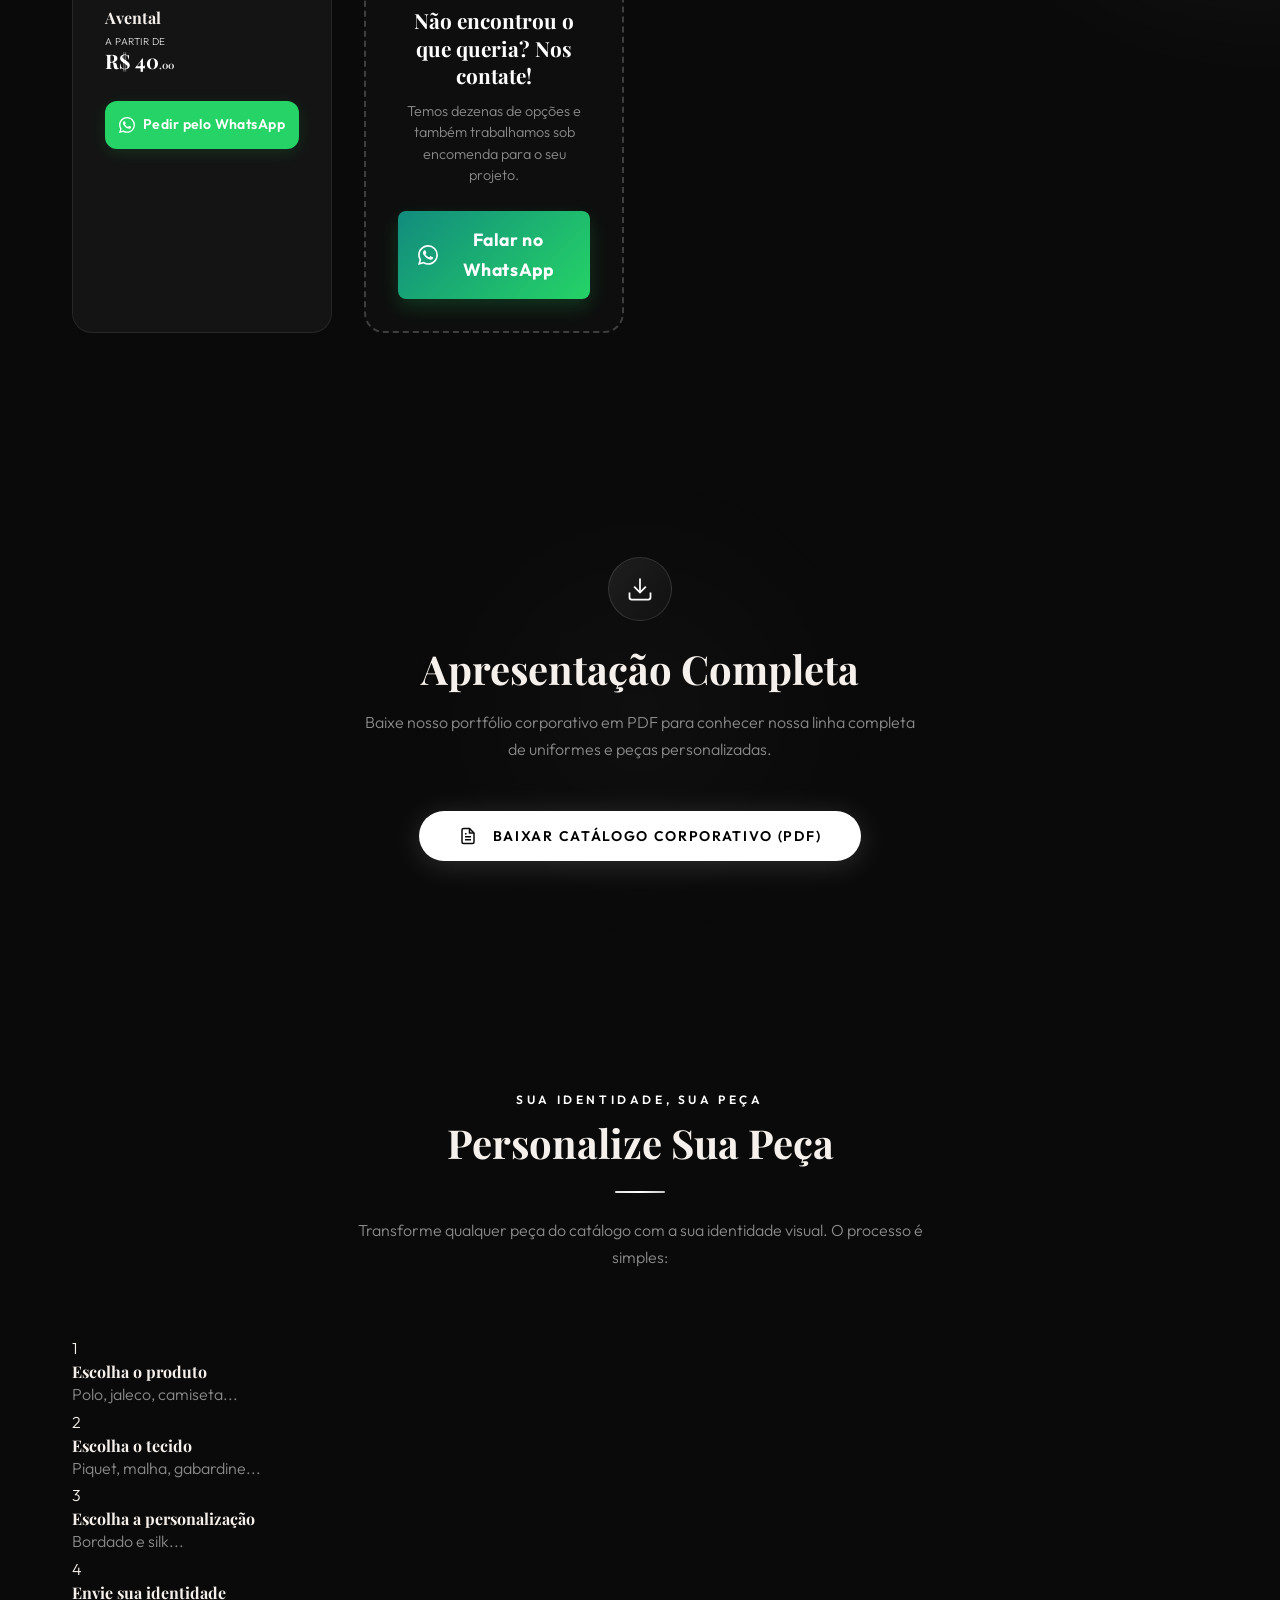
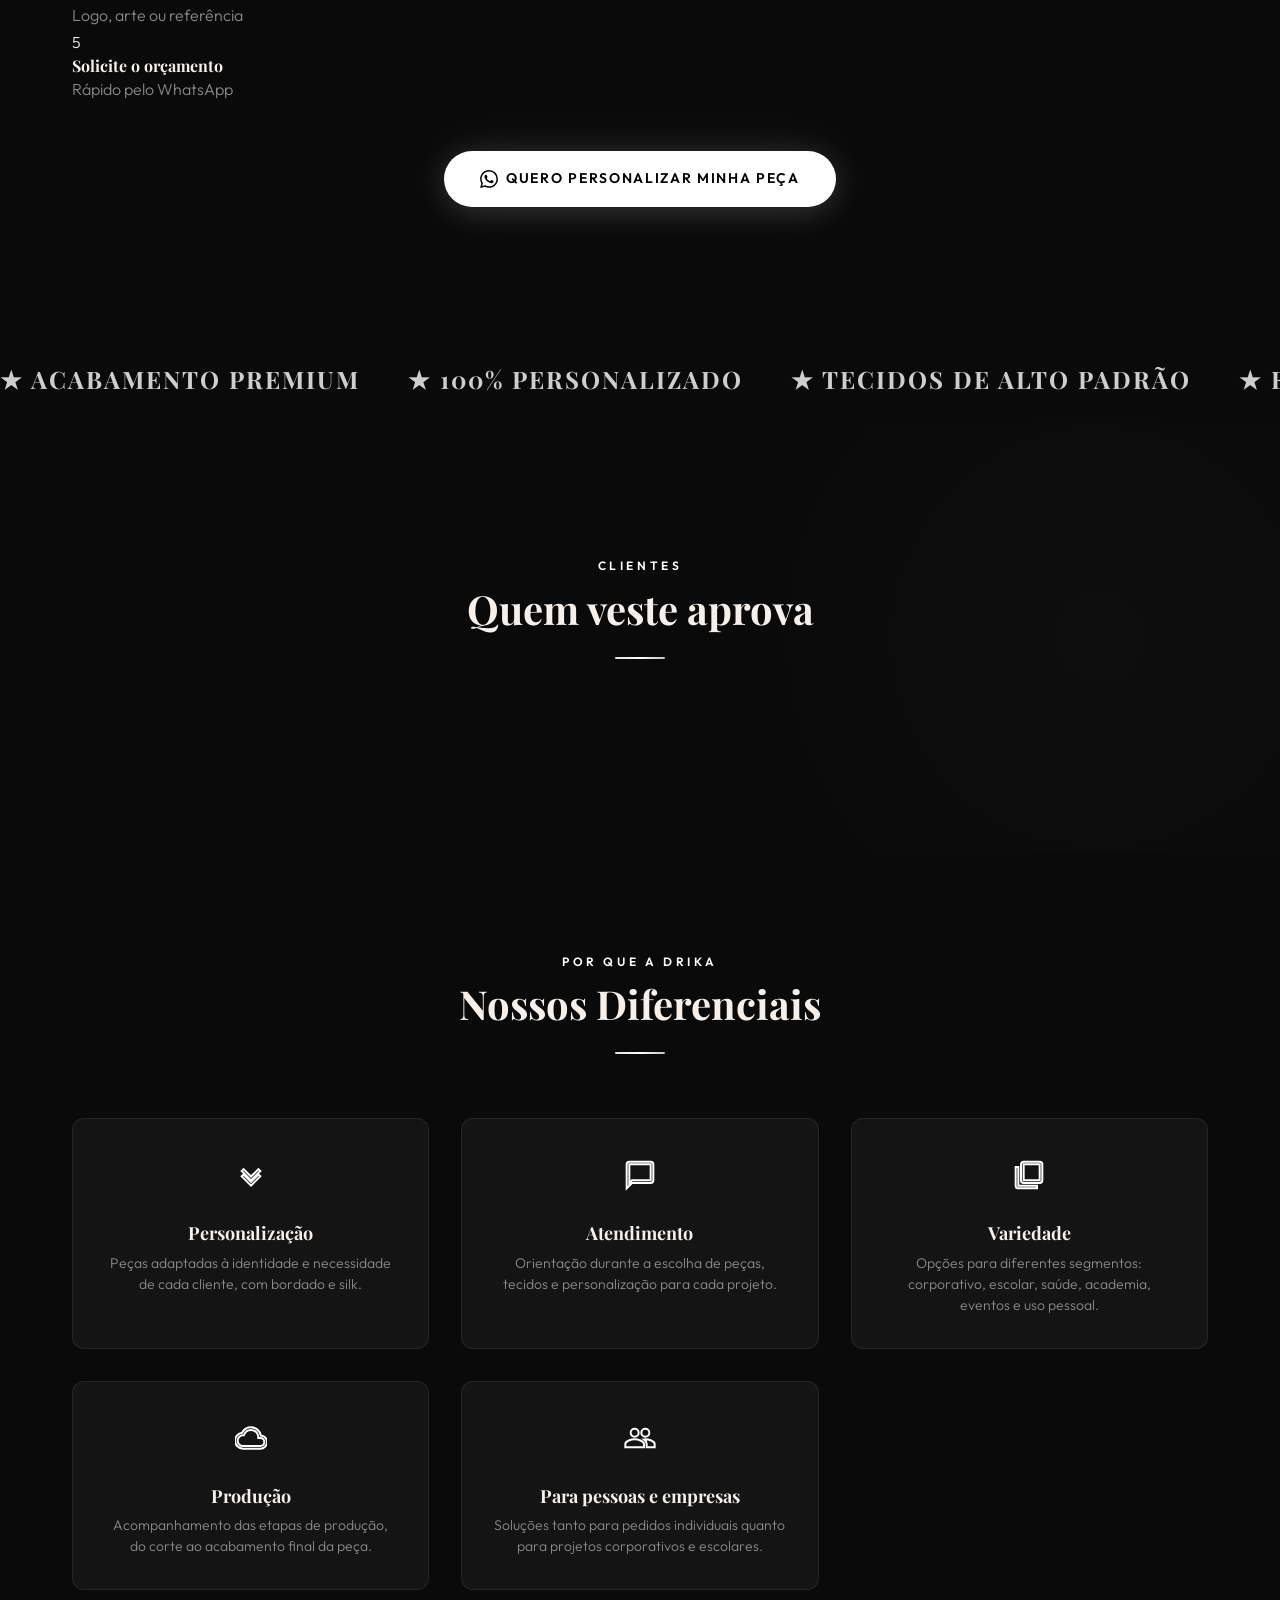
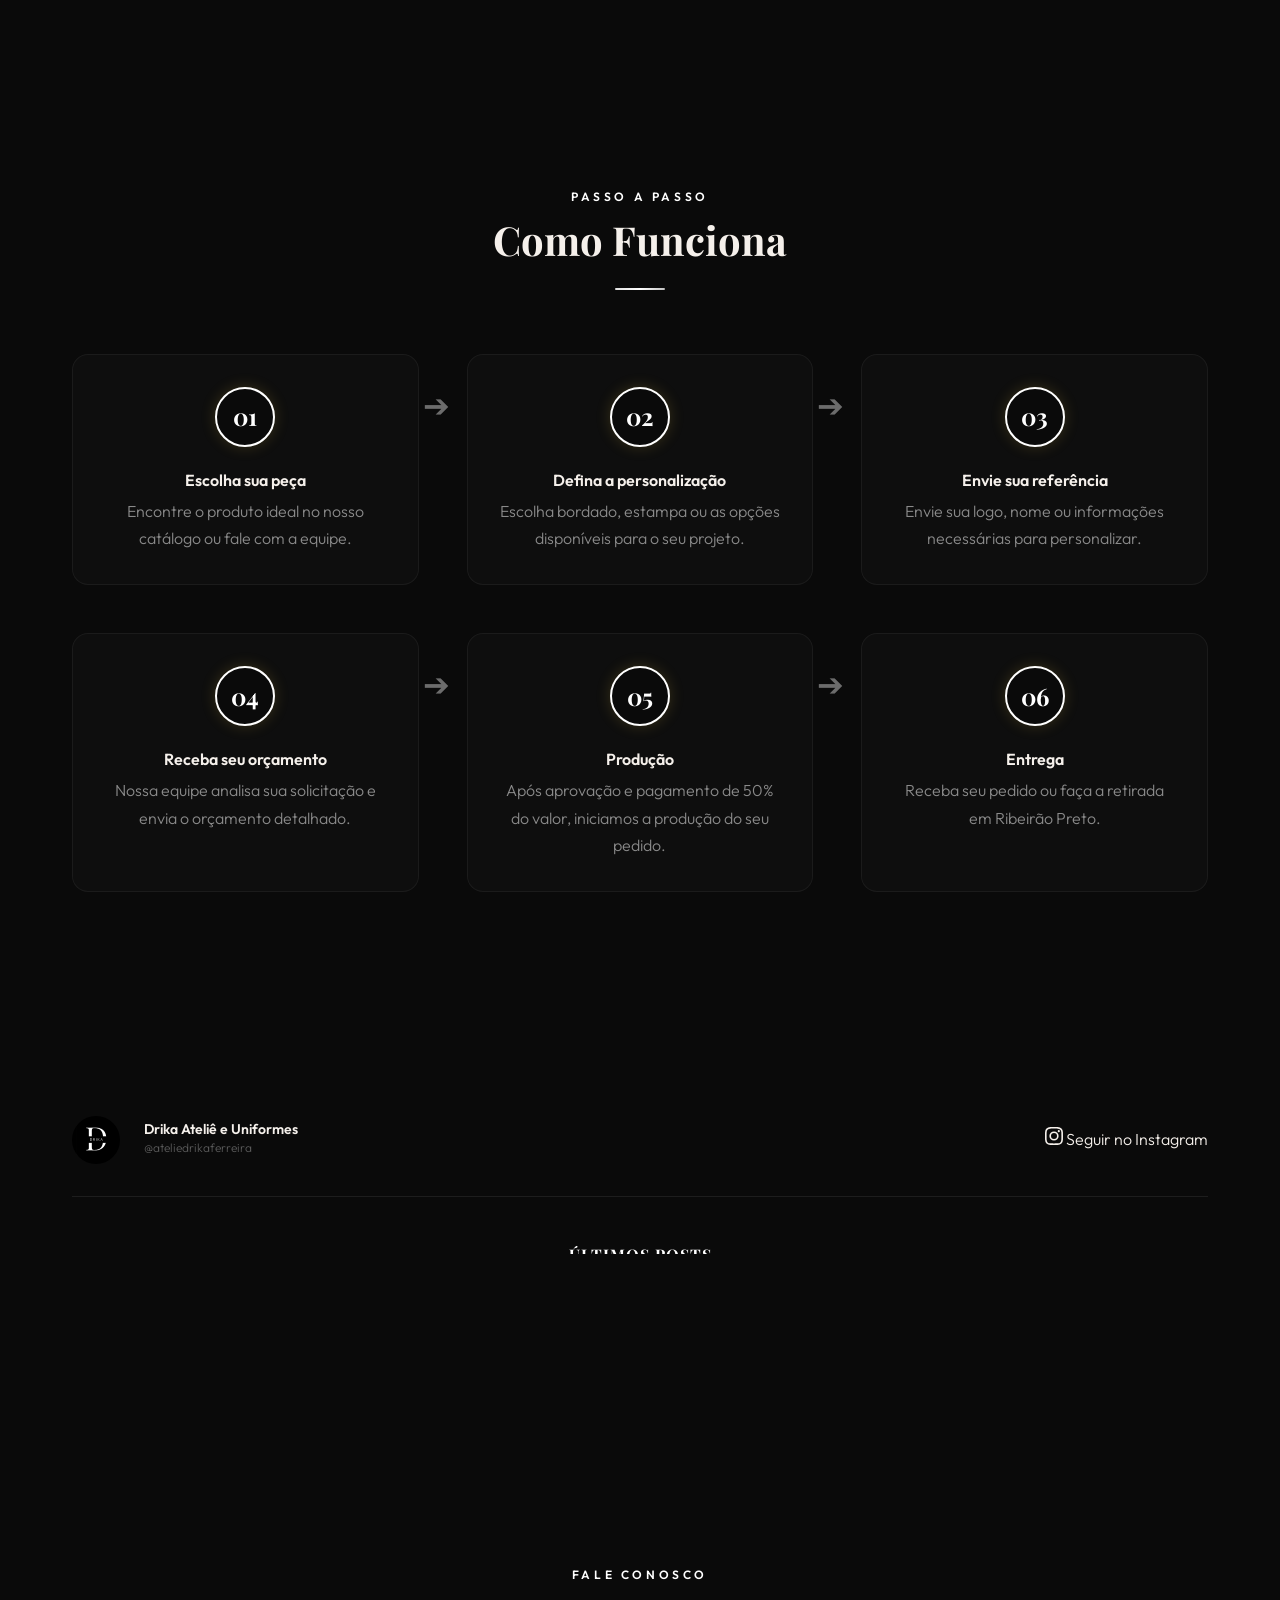
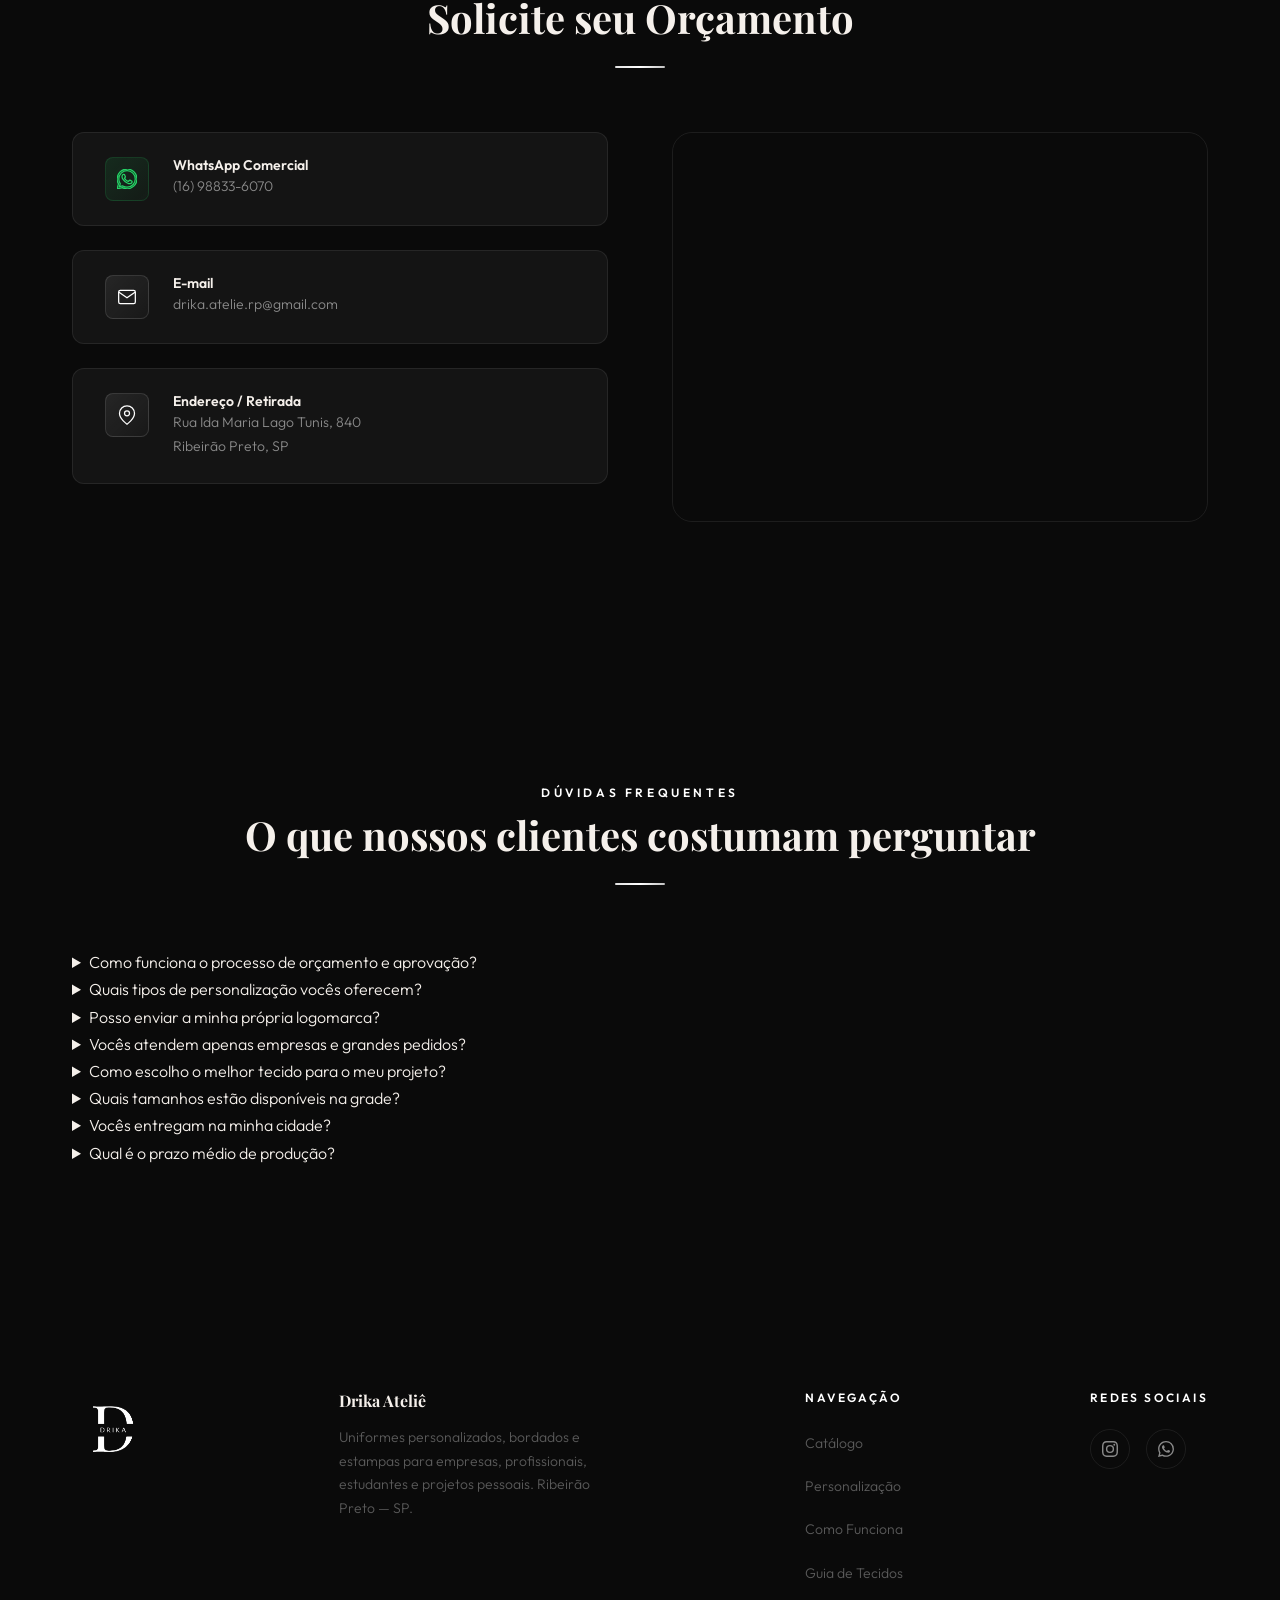
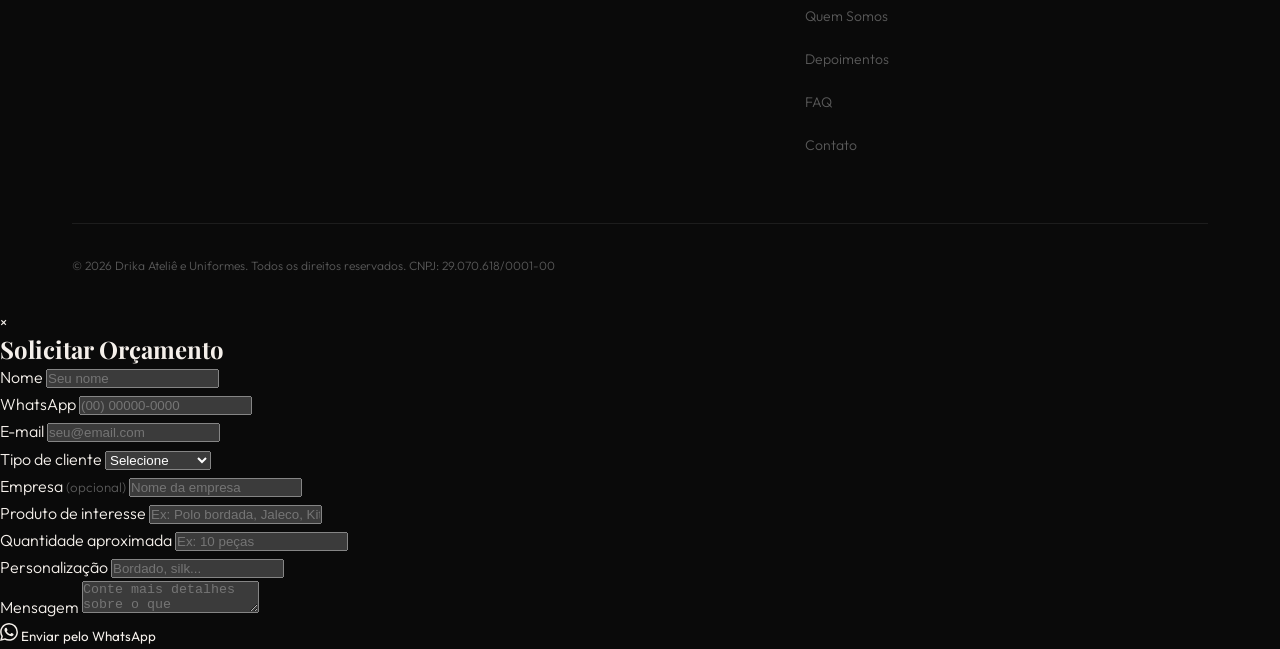
==== commit d5cec076: "content: update step 5 to mention 50% upfront payment" ====
--- a/index.html
+++ b/index.html
@@ -704,7 +704,7 @@
         <div class="step-card">
           <div class="step-number">05</div>
           <h3>Produção</h3>
-          <p>Após aprovação, o pedido segue para produção com acompanhamento.</p>
+          <p>Após aprovação e pagamento de 50% do valor, iniciamos a produção do seu pedido.</p>
         </div>
         <div class="step-card">
           <div class="step-number">06</div>
@@ -1062,3 +1062,4 @@
 
 
 
+
--- a/style.css
+++ b/style.css
@@ -327,6 +327,11 @@
   animation-delay: 0.4s;
   opacity: 0;
   position: relative;
+  -webkit-font-smoothing: antialiased;
+  -moz-osx-font-smoothing: grayscale;
+  text-rendering: optimizeLegibility;
+  text-shadow: 0 0 1px rgba(255,255,255,0.1);
+  will-change: transform, opacity;
 }
 
 .hero-title .gold-text{
@@ -480,6 +485,9 @@
   background:var(--gold-text-gradient);-webkit-background-clip:text;
   -webkit-text-fill-color:transparent;background-clip:text;
   line-height:.85;display:block;
+  -webkit-font-smoothing: antialiased;
+  -moz-osx-font-smoothing: grayscale;
+  text-rendering: optimizeLegibility;
 }
 .hero-brand-name{
   font-family:var(--font-body);font-size:1.1rem;font-weight:300;
@@ -2876,3 +2884,4 @@
 
 
 
+
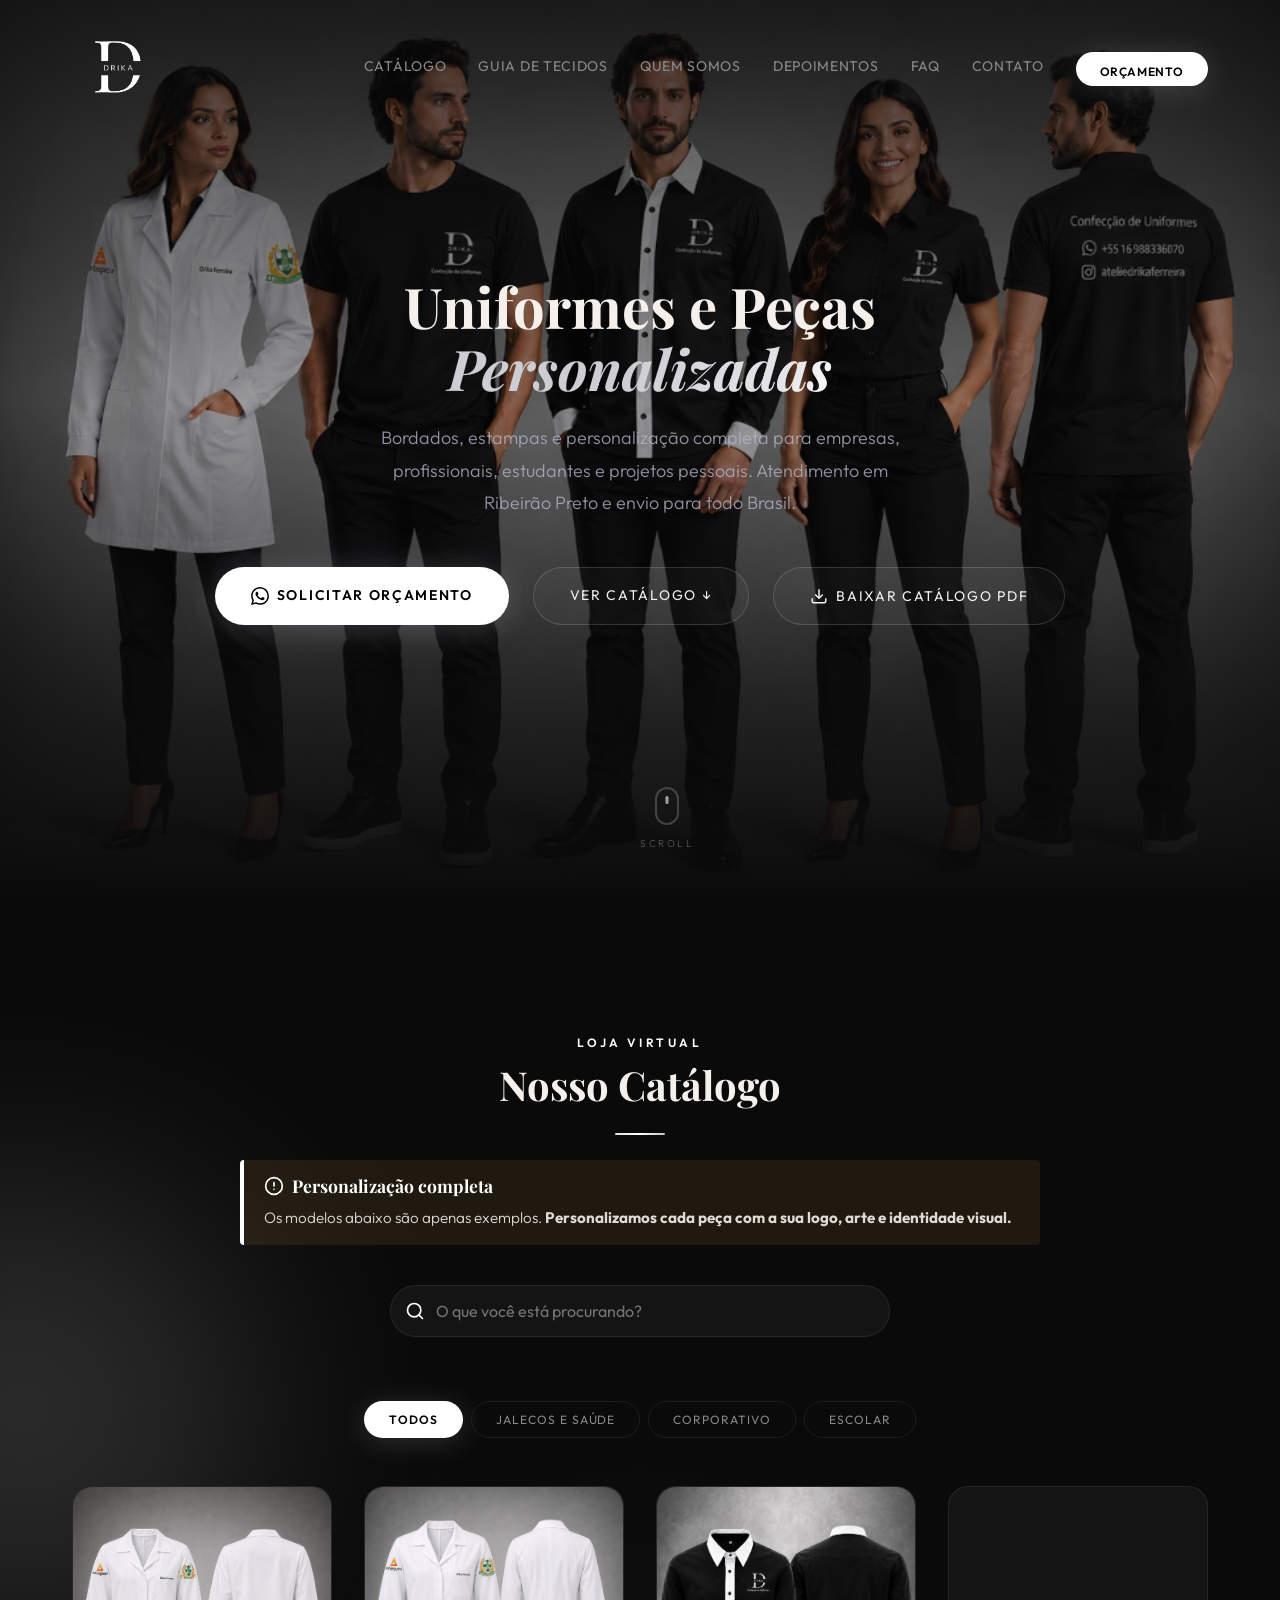
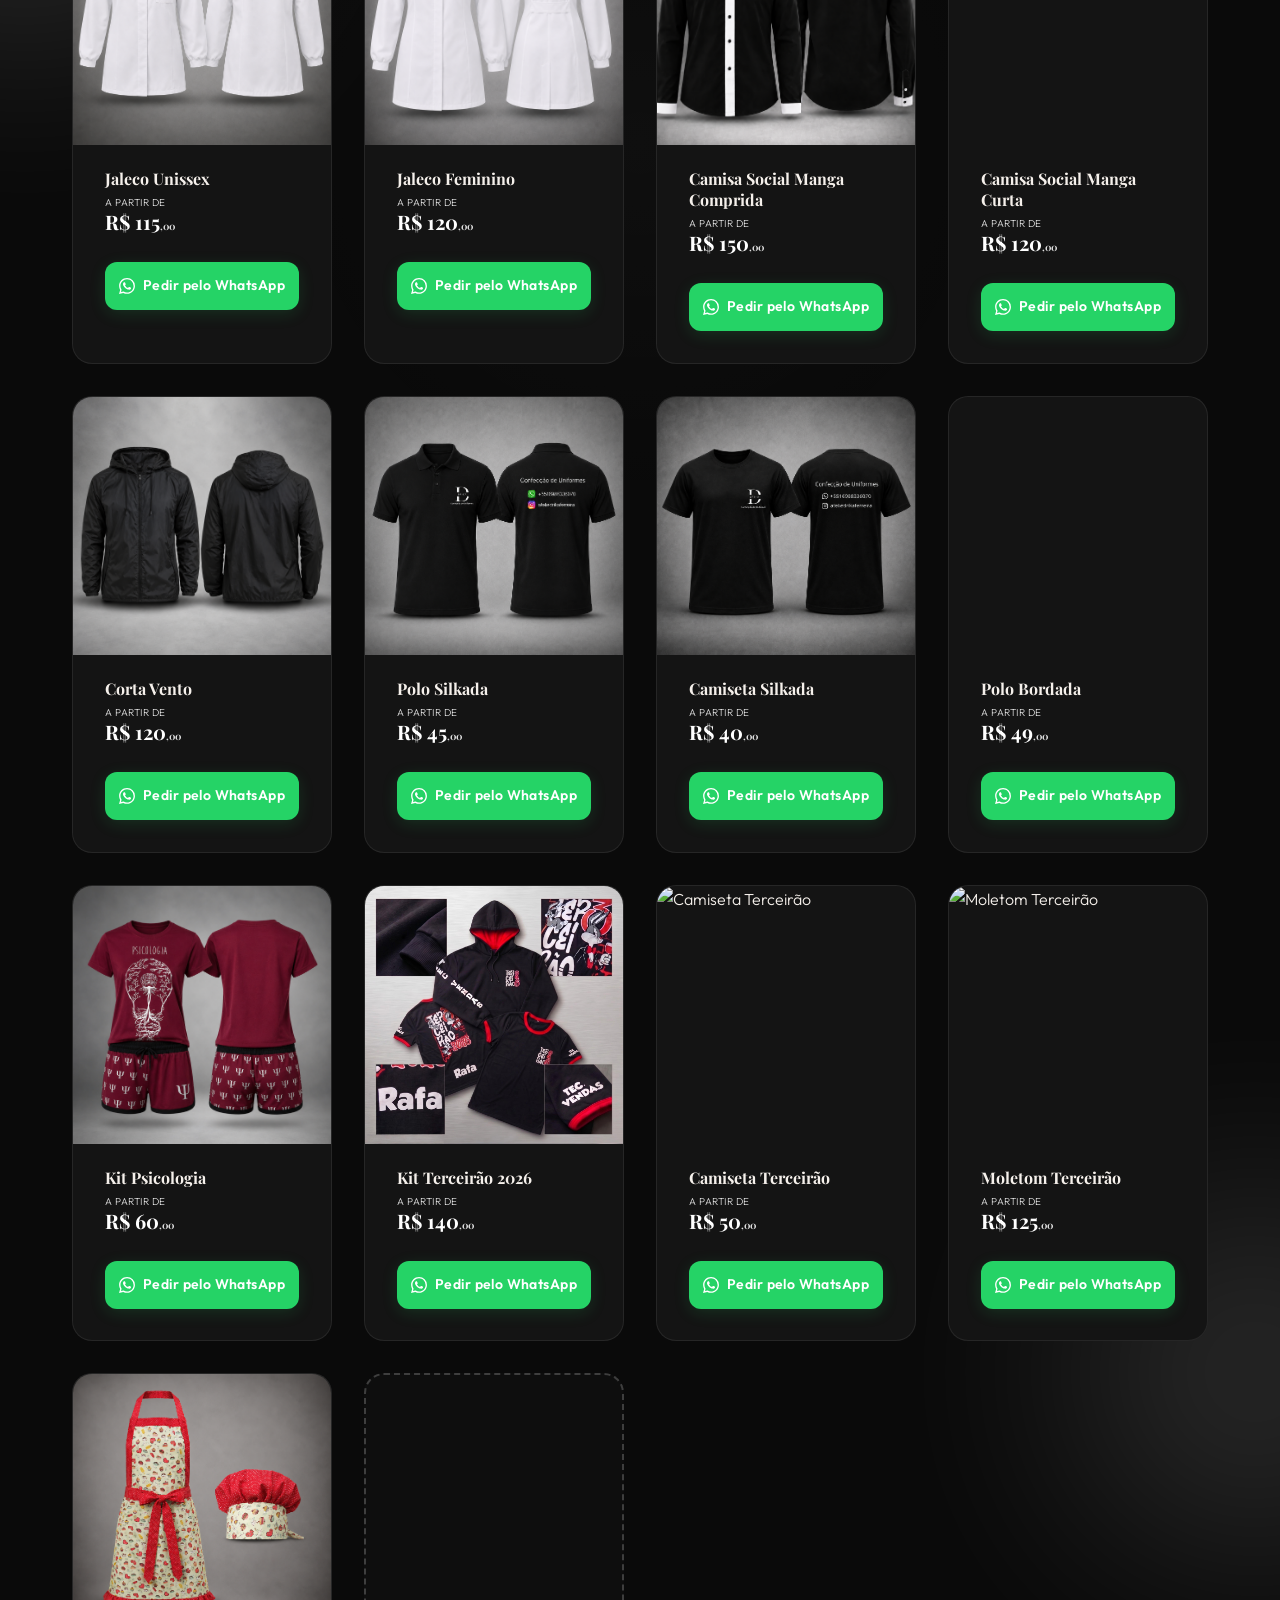
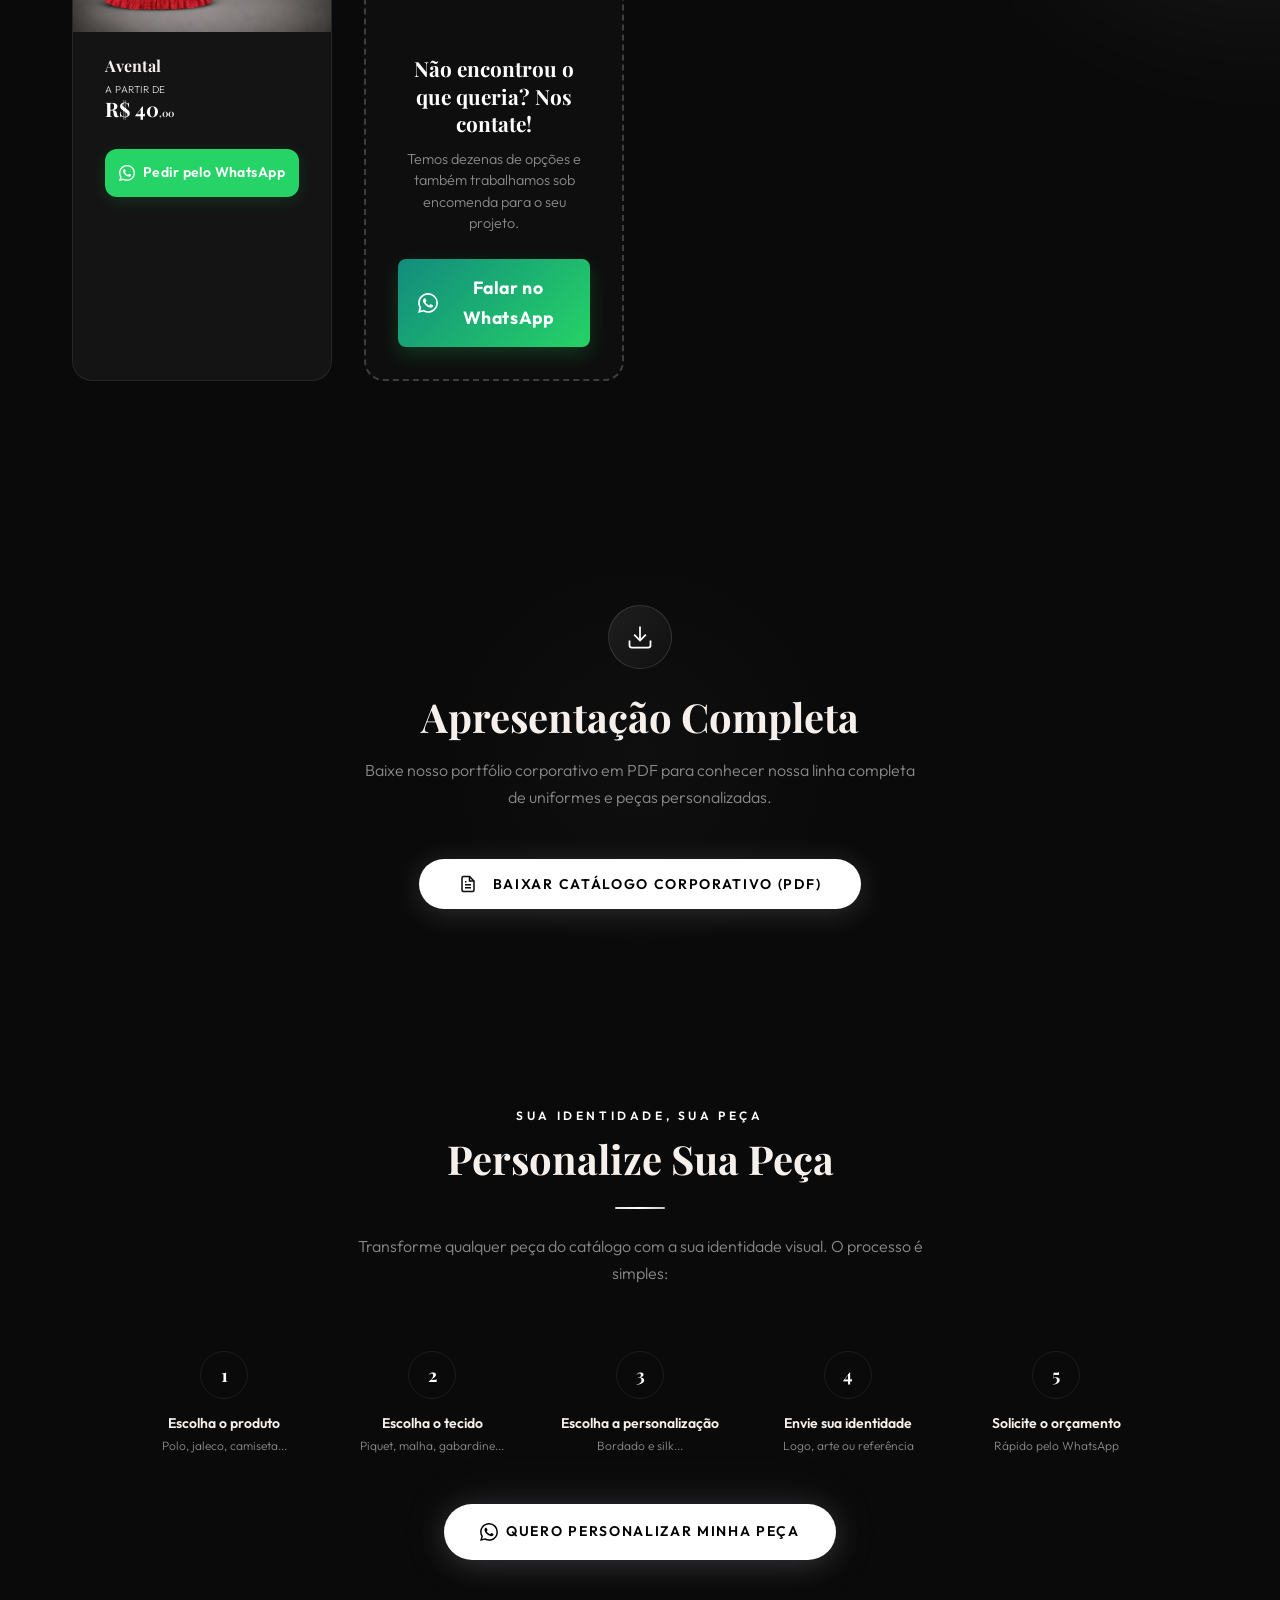
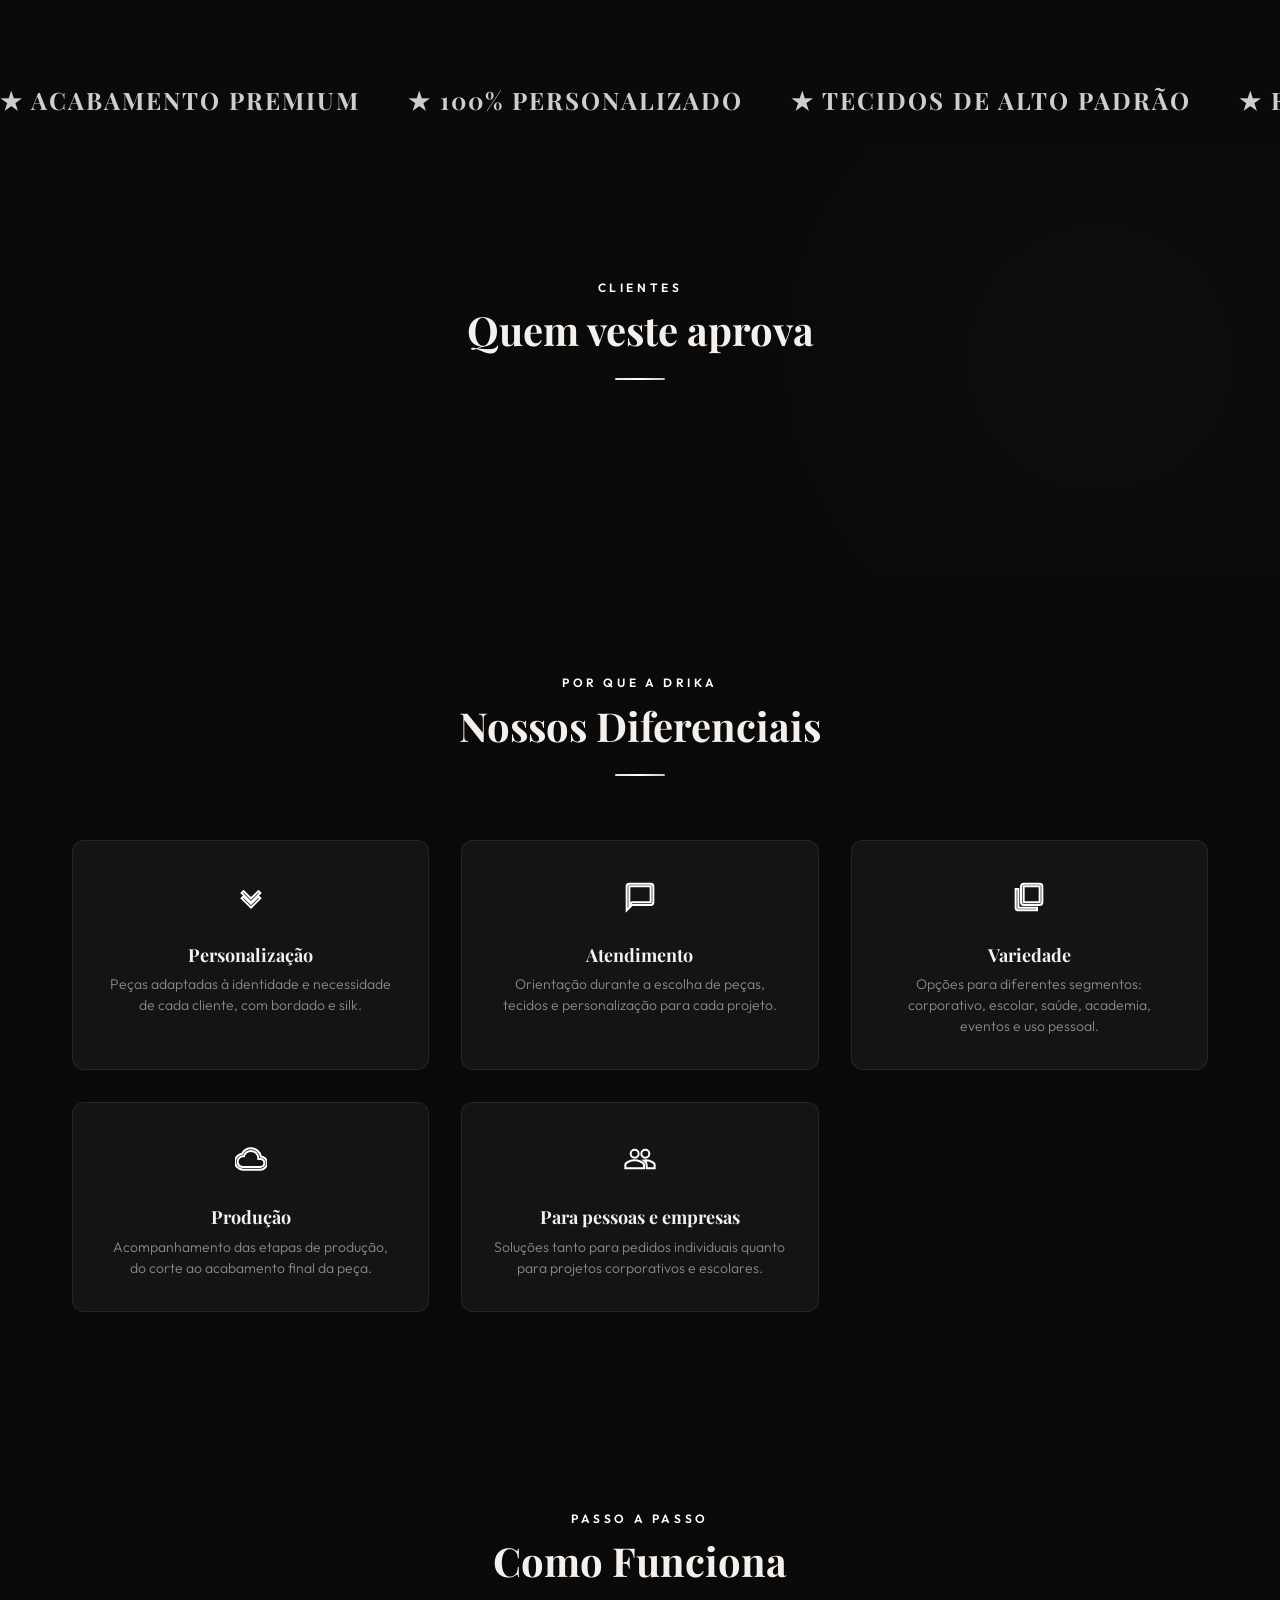
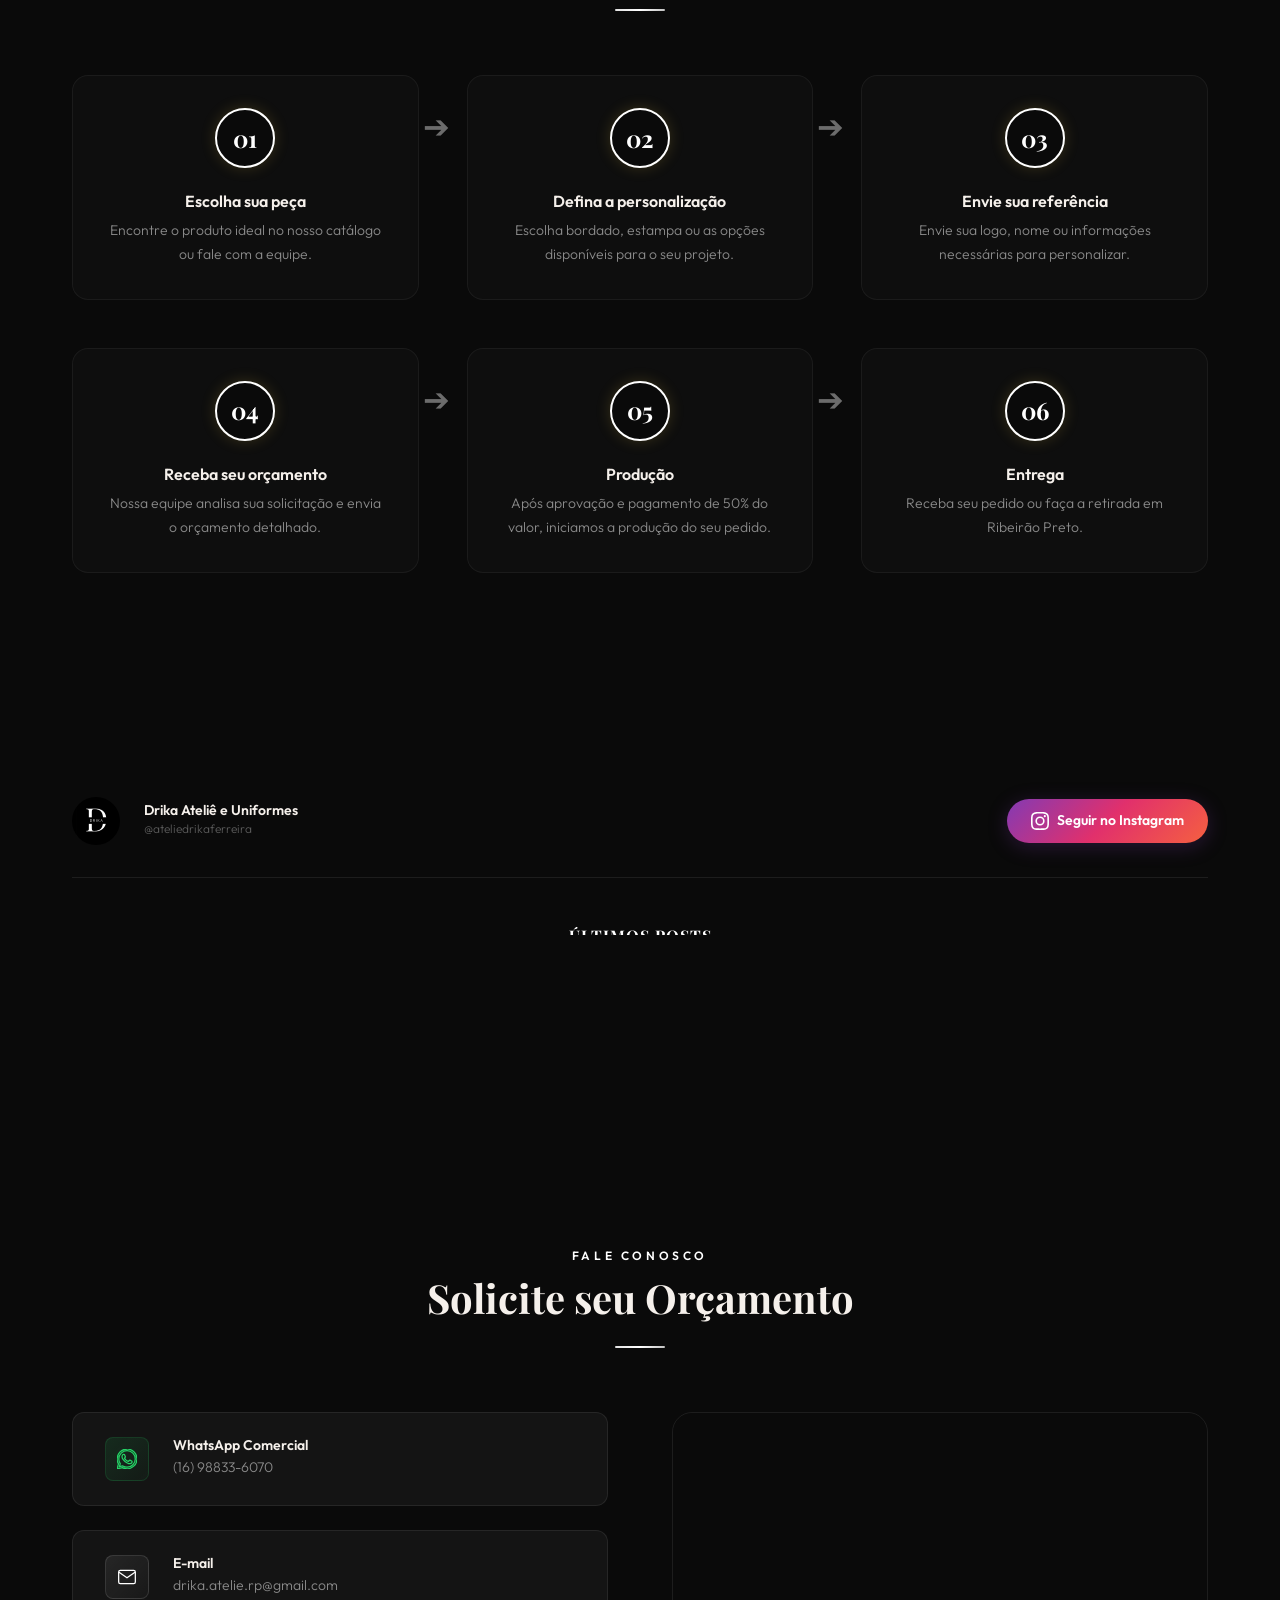
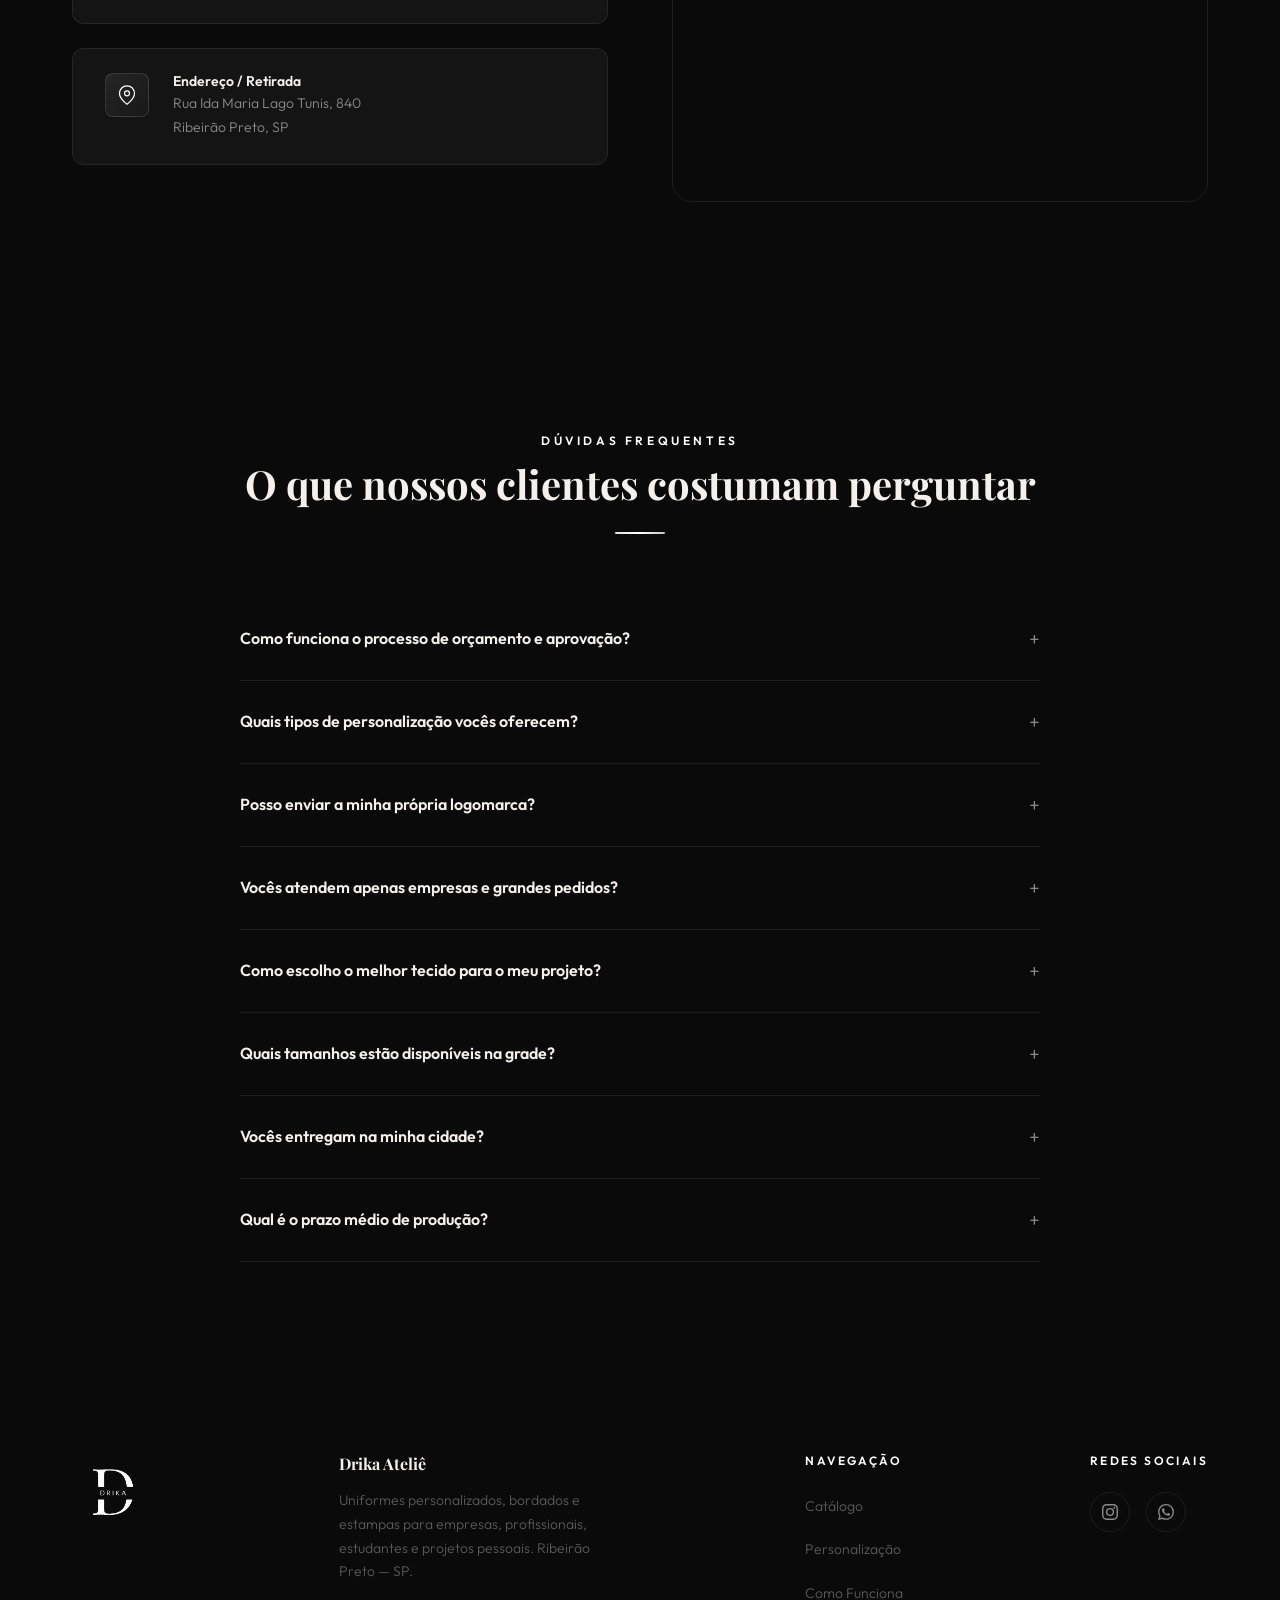
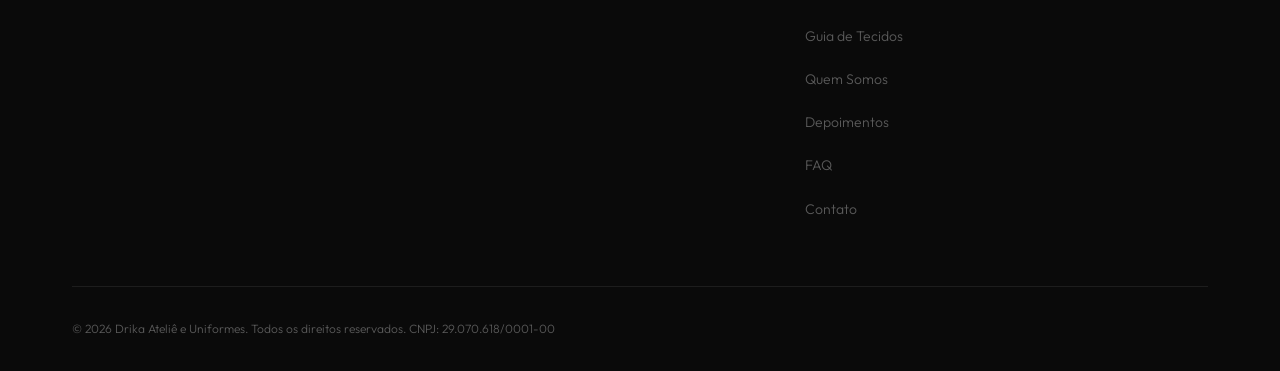
==== commit 7fa4dd89: "style: fix 'Leia mais' link color in Elfsight widgets to be visible on dark background" ====
--- a/index.html
+++ b/index.html
@@ -12,6 +12,11 @@
         // Injetar CSS de limpeza instantaneamente
         const st = document.createElement('style');
         st.textContent = `
+          [class*='more'], [class*='More'], [class*='text-more'], [class*='Text__More'] {
+            color: #c8a064 !important;
+            text-decoration: underline !important;
+            font-weight: 600 !important;
+          }
           a[href*="elfsight"], a[href*="apps.elfsight.com"], a[href*="elfsig.ht"], .eapps-link, [class*="eapps-link"], 
           [class*="Badge__"], [class*="badge__"], [class*="FloatingBadge"], [class*="FreeLink"], 
           [class*="free-link"], [class*="es-badge"], [class*="watermark"], [class*="widget-logo"], 
@@ -1063,3 +1068,4 @@
 
 
 
+
--- a/style.css
+++ b/style.css
@@ -830,9 +830,7 @@
     z-index: -9999 !important;
 }
 
-/* Specific to widget containers */
-    display: none !important;
-}
+
 
 .insta-follow-btn{
   display:inline-flex;align-items:center;gap:var(--space-xs);
@@ -2215,6 +2213,16 @@
   color: #ffffff !important;
 }
 
+/* Correcao para o botao Leia Mais ficar visivel */
+.elfsight-widget-container [class*='more'],
+.elfsight-widget-container [class*='More'],
+.elfsight-widget-container [class*='text-more'],
+.elfsight-widget-container [class*='Text__More'] {
+  color: #c8a064 !important; /* Dourado da marca */
+  text-decoration: underline !important;
+  font-weight: 600 !important;
+}
+
 /* Fundo do widget transparente */
 .elfsight-widget-container [class*="WidgetBackground"],
 .elfsight-widget-container .es-widget-container,
@@ -2501,6 +2509,9 @@
 }
 
 .step-card p {
+  font-size: var(--text-sm);
+  color: var(--text-secondary);
+}
 
 @media (max-width: 1024px) {
   .steps-grid {
@@ -2739,32 +2750,43 @@
 
 .quote-form-group label {
   display: block;
-  font-size: var(--text-sm);
-  font-weight: 600;
-  color: var(--text-primary);
-  margin-bottom: 6px;
+  font-size: 0.85rem;
+  font-weight: 500;
+  color: var(--text-secondary);
+  margin-bottom: 8px;
+  text-transform: uppercase;
+  letter-spacing: 0.05em;
 }
 
 .quote-form-group input,
 .quote-form-group select,
 .quote-form-group textarea {
   width: 100%;
-  padding: 12px 16px;
-  background: var(--bg-card);
-  border: 1px solid var(--gray-border);
-  border-radius: var(--radius-sm);
+  padding: 14px 16px;
+  background: rgba(255, 255, 255, 0.03);
+  border: 1px solid rgba(255, 255, 255, 0.1);
+  border-radius: var(--radius-md);
   color: var(--text-primary);
   font-family: var(--font-body);
-  font-size: var(--text-base);
-  transition: border-color var(--transition-fast);
+  font-size: var(--text-sm);
+  transition: all 0.3s ease;
   box-sizing: border-box;
+}
+
+.quote-form-group input:hover,
+.quote-form-group select:hover,
+.quote-form-group textarea:hover {
+  background: rgba(255, 255, 255, 0.05);
+  border-color: rgba(255, 255, 255, 0.2);
 }
 
 .quote-form-group input:focus,
 .quote-form-group select:focus,
 .quote-form-group textarea:focus {
   outline: none;
+  background: rgba(255, 255, 255, 0.08);
   border-color: var(--gold);
+  box-shadow: 0 0 0 3px rgba(200, 160, 100, 0.15);
 }
 
 .quote-form-group textarea {
@@ -2813,6 +2835,10 @@
   cursor: pointer;
   padding: 8px;
   line-height: 1;
+  transition: color 0.3s ease;
+}
+.quote-modal-close:hover {
+  color: var(--gold);
 }
 
 @media (max-width: 640px) {
@@ -2885,3 +2911,6 @@
 
 
 
+
+
+
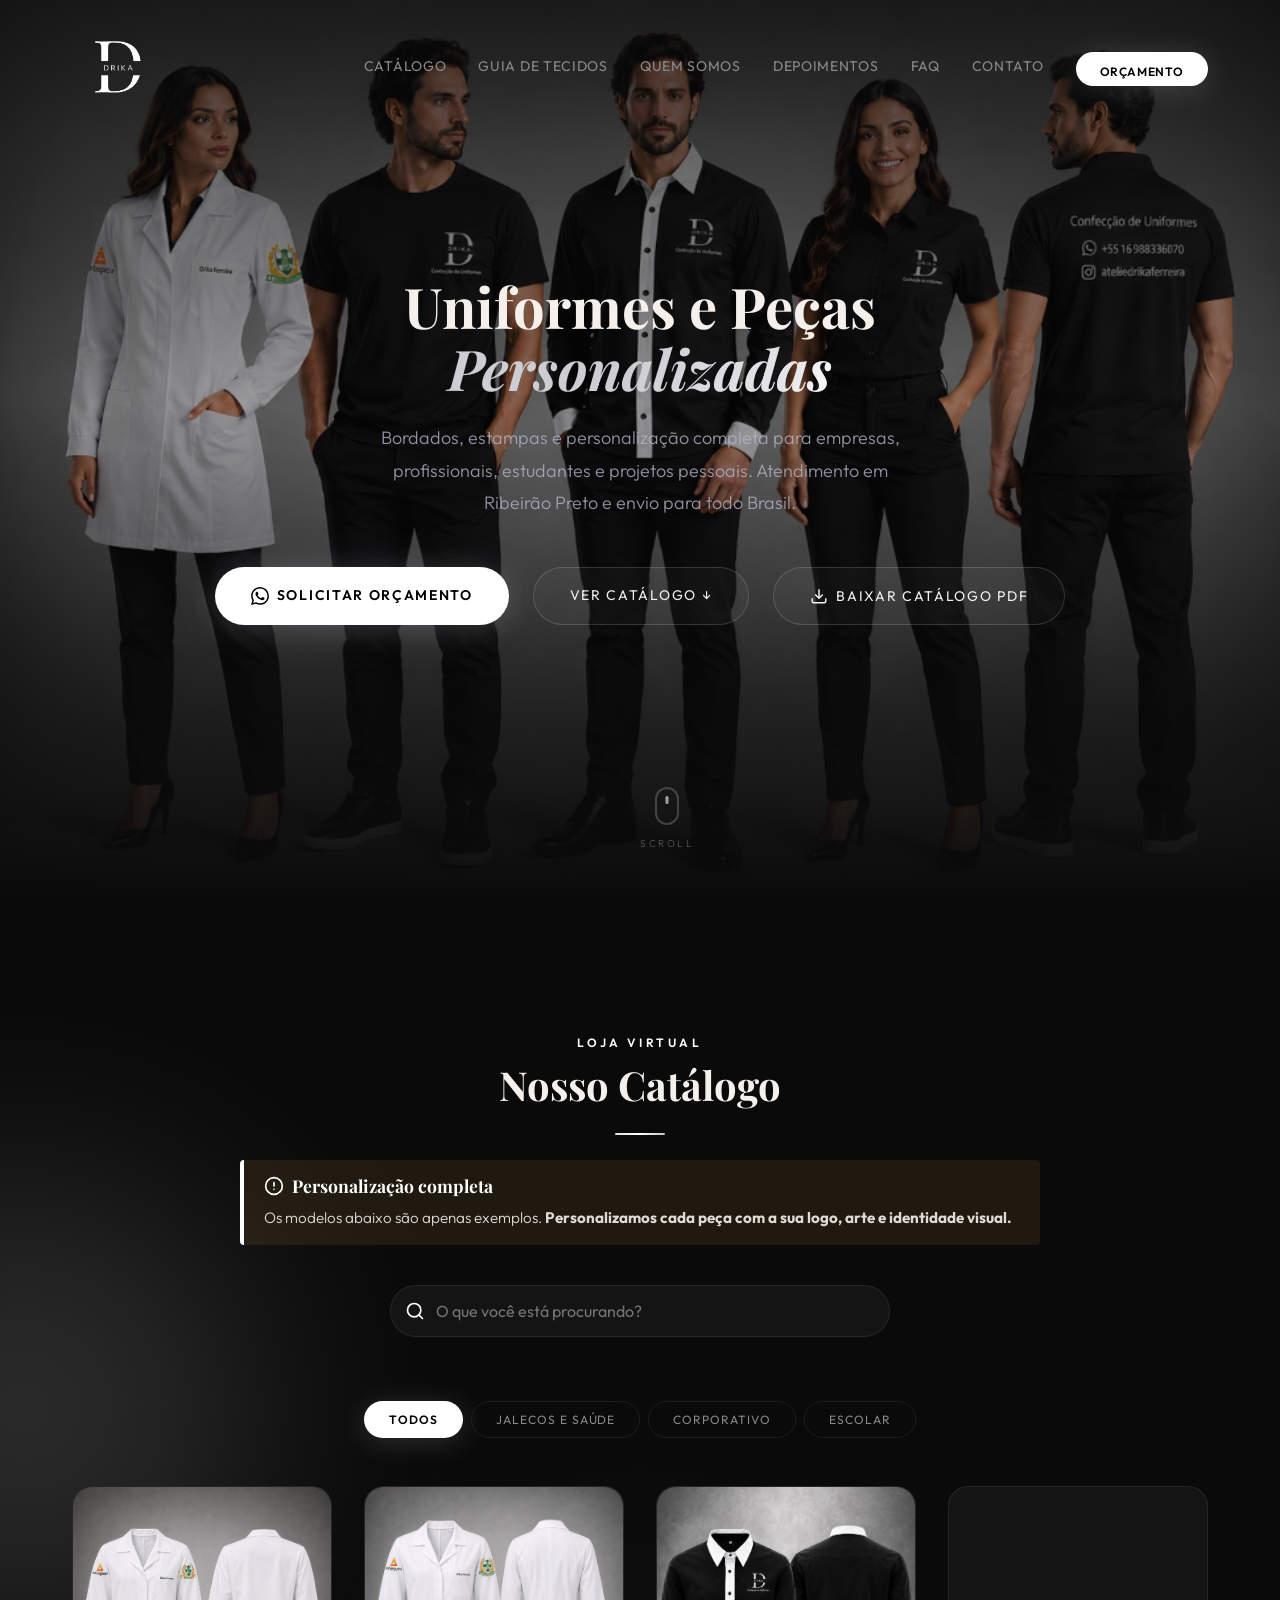
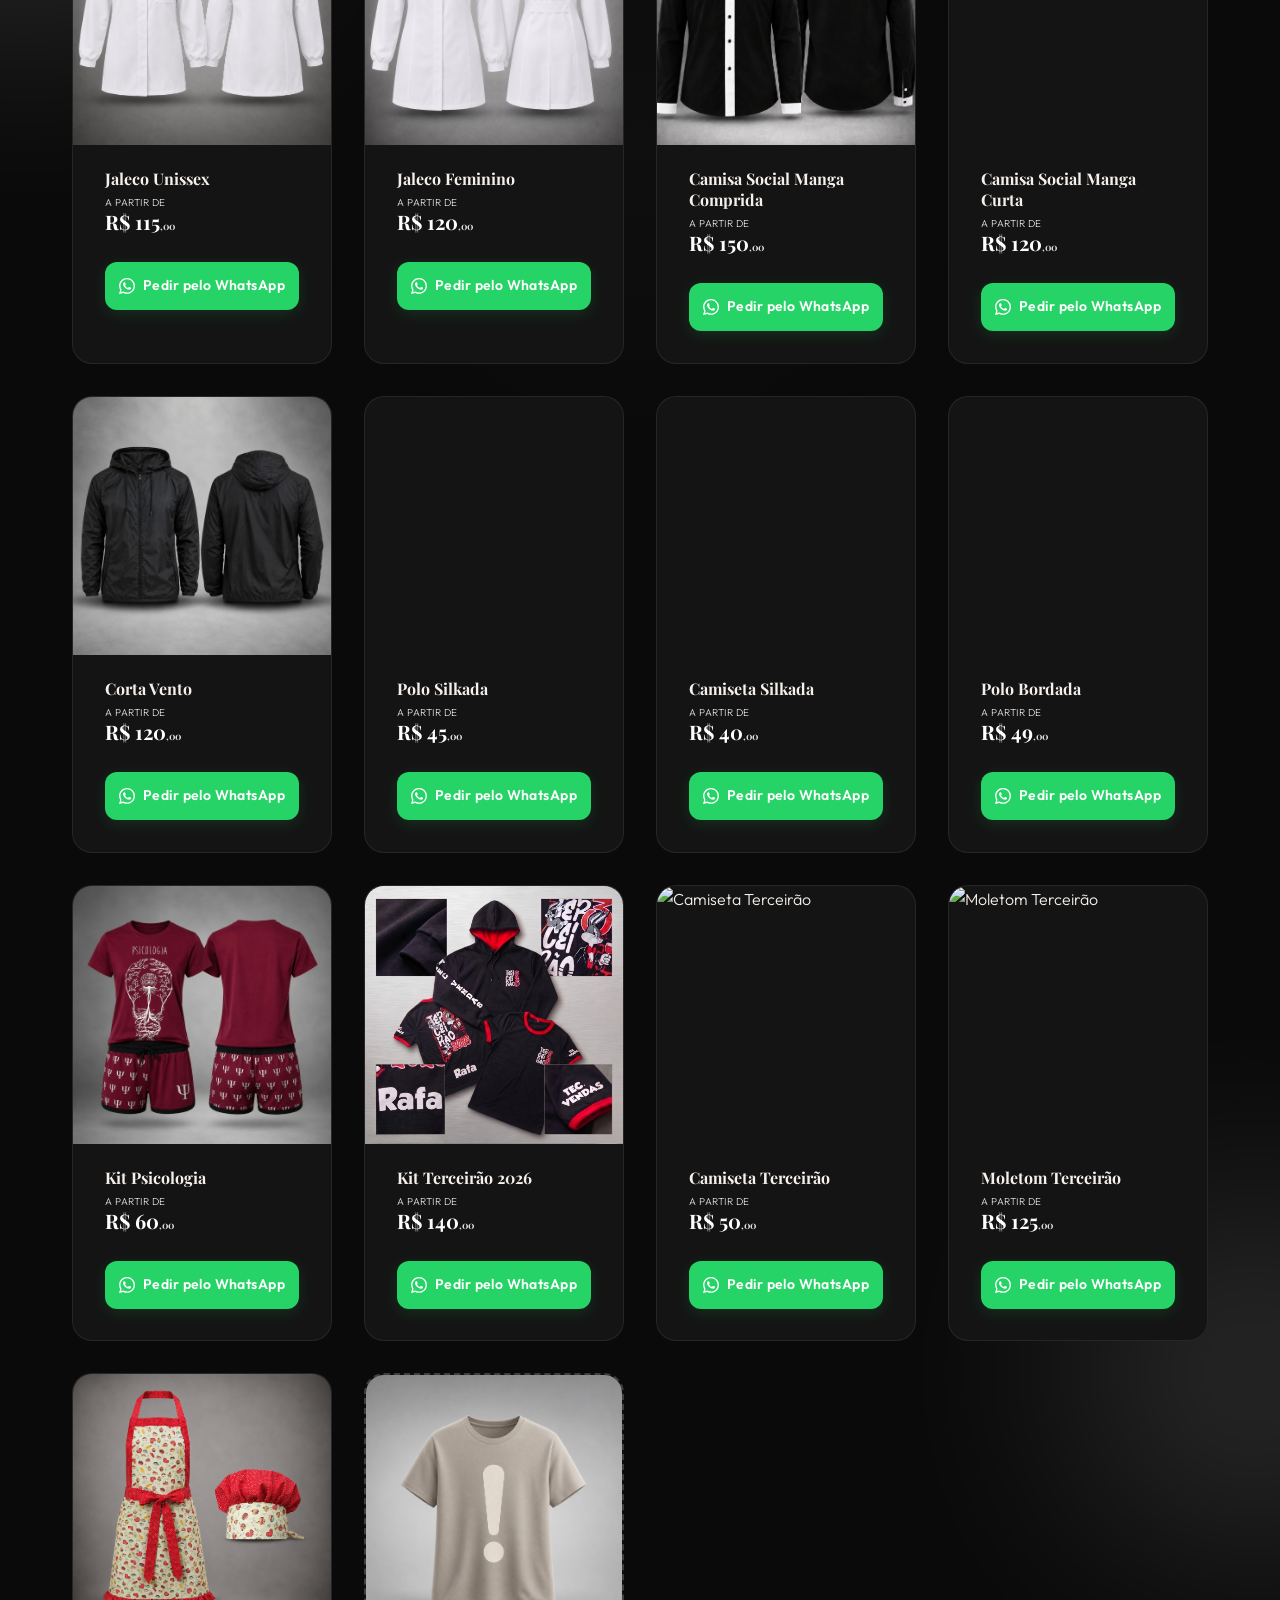
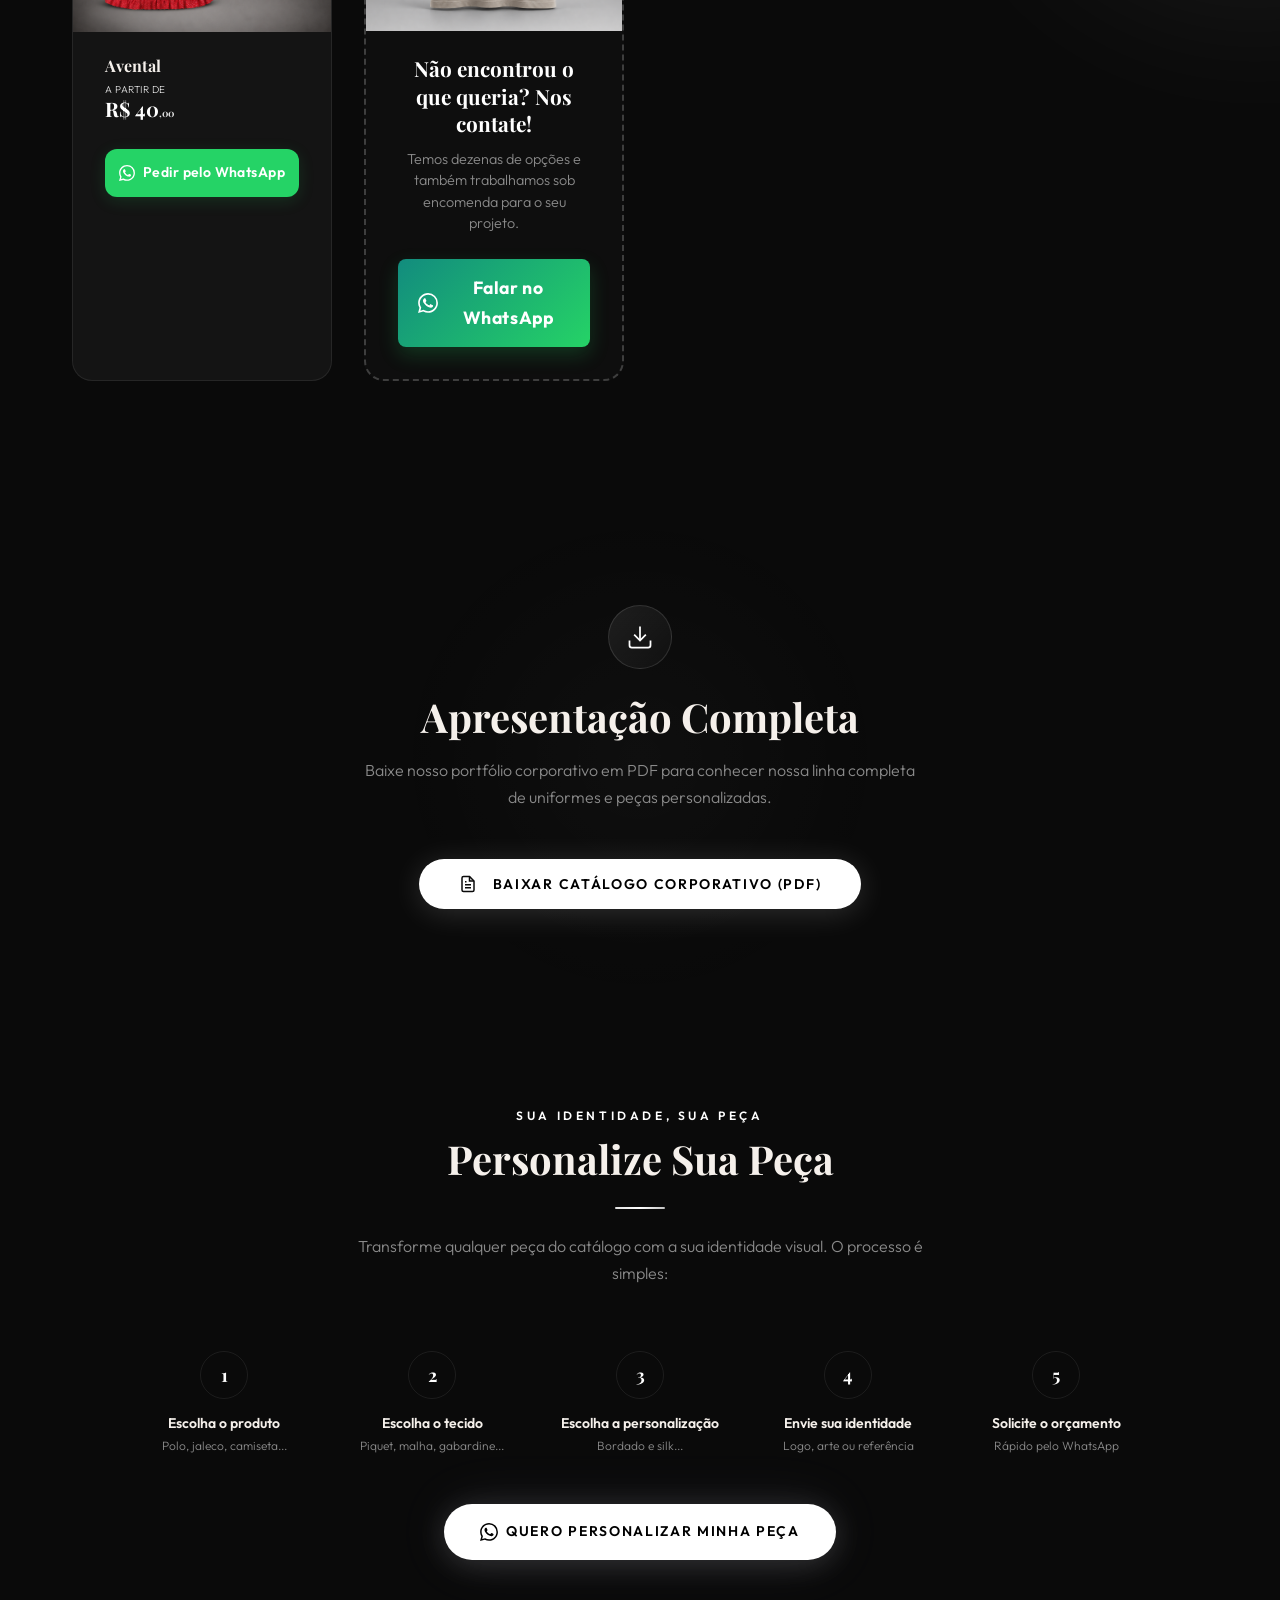
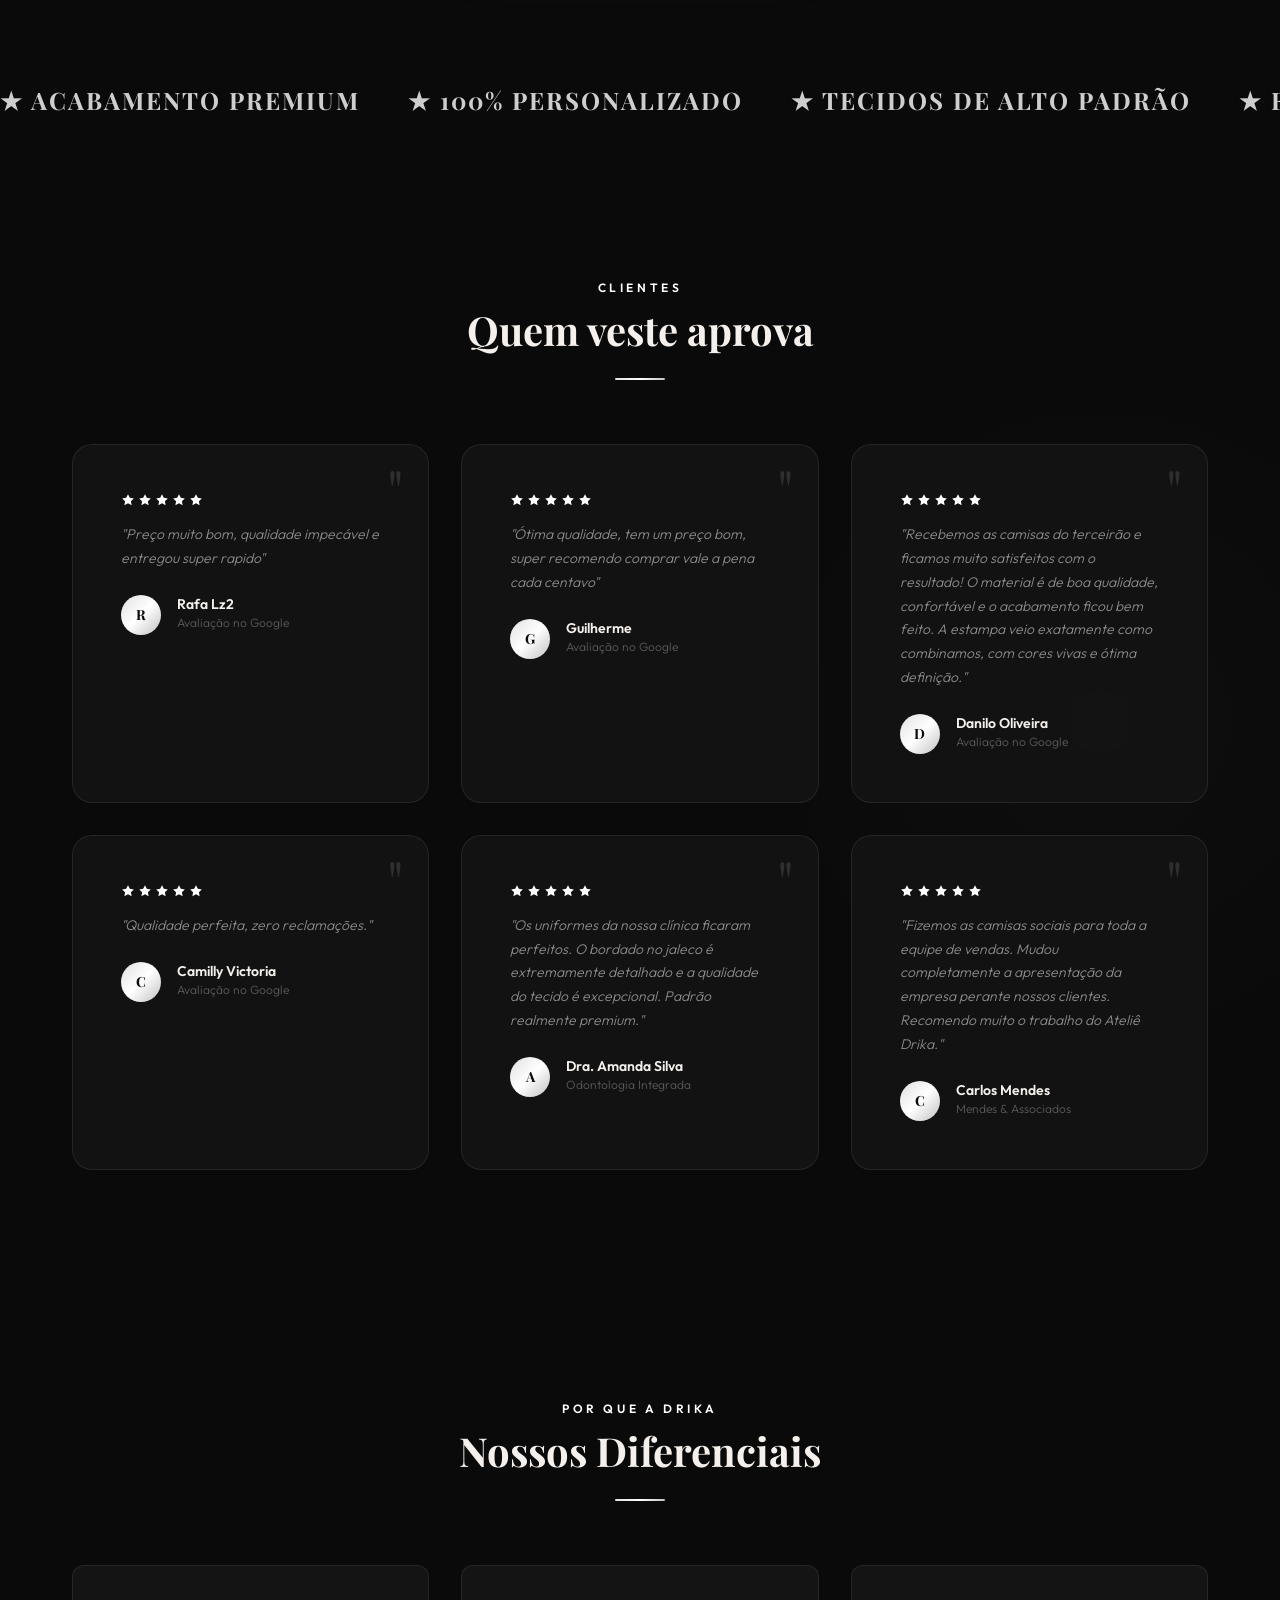
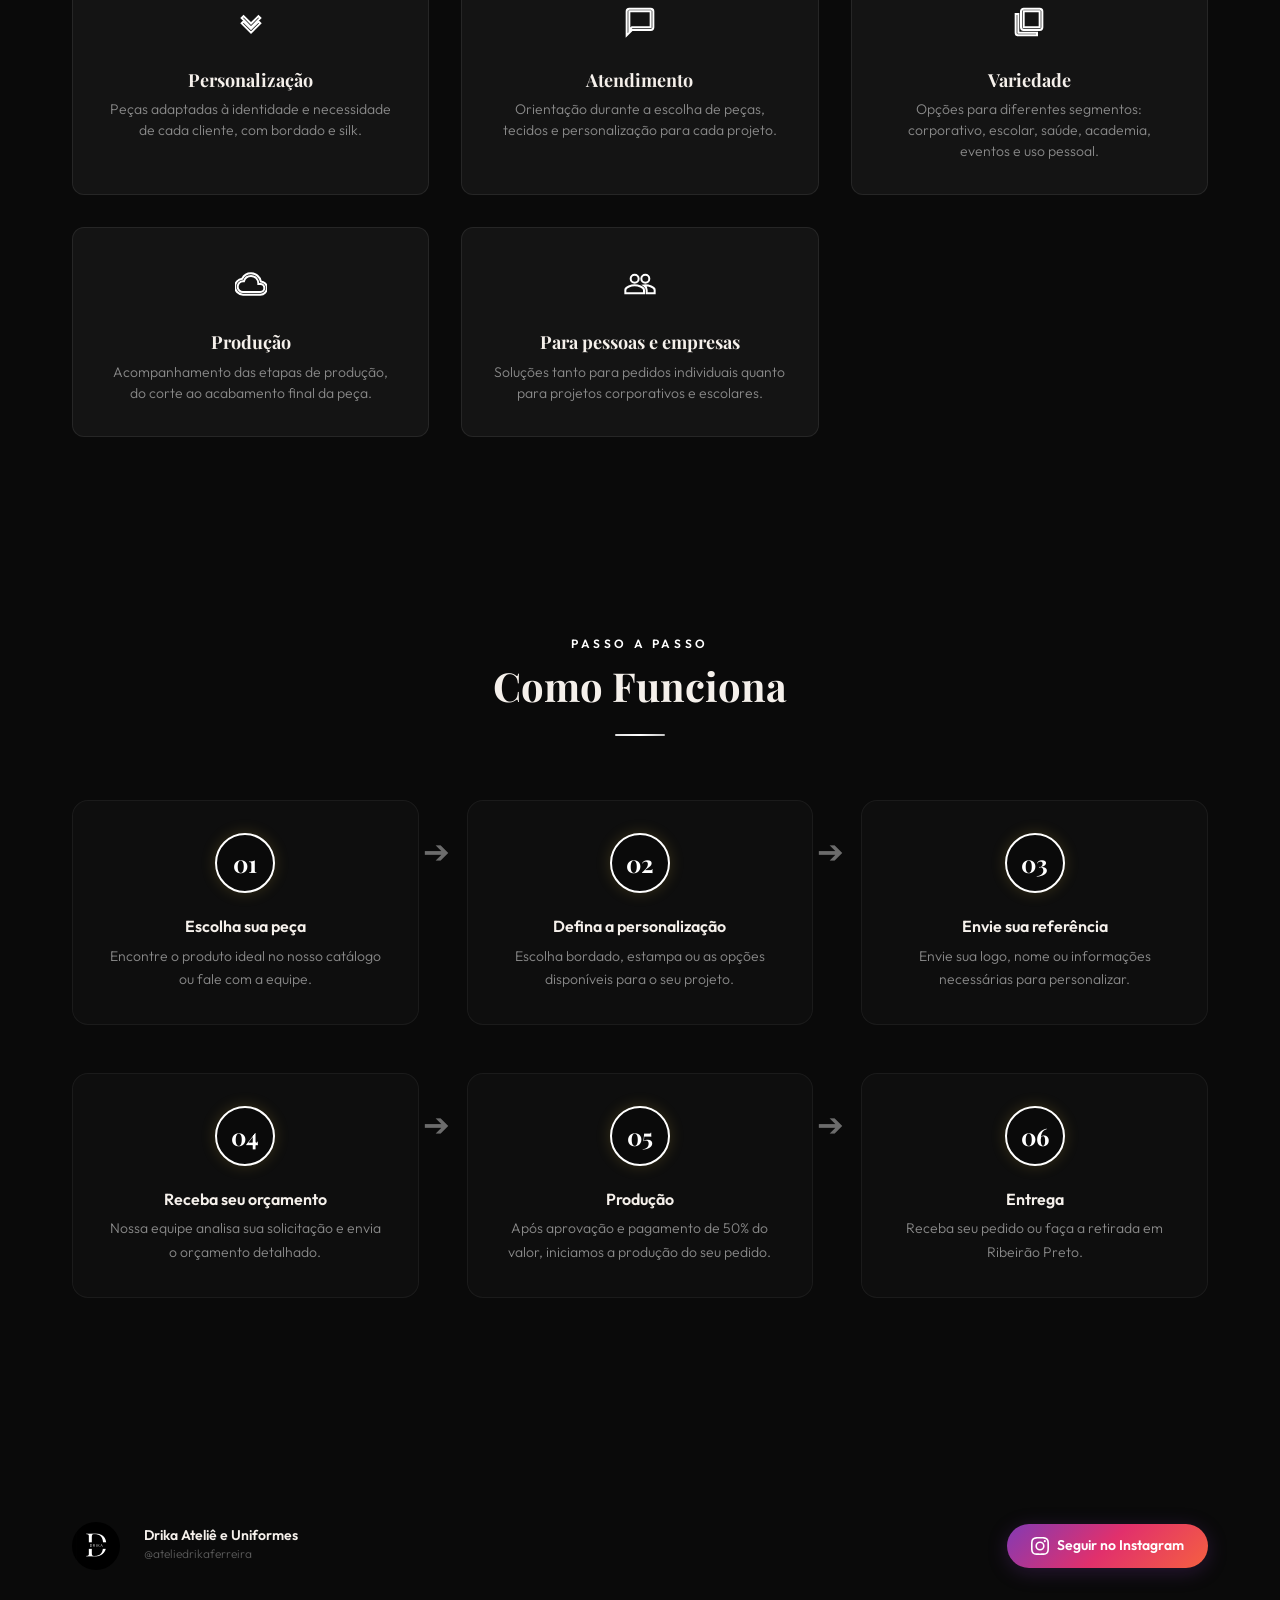
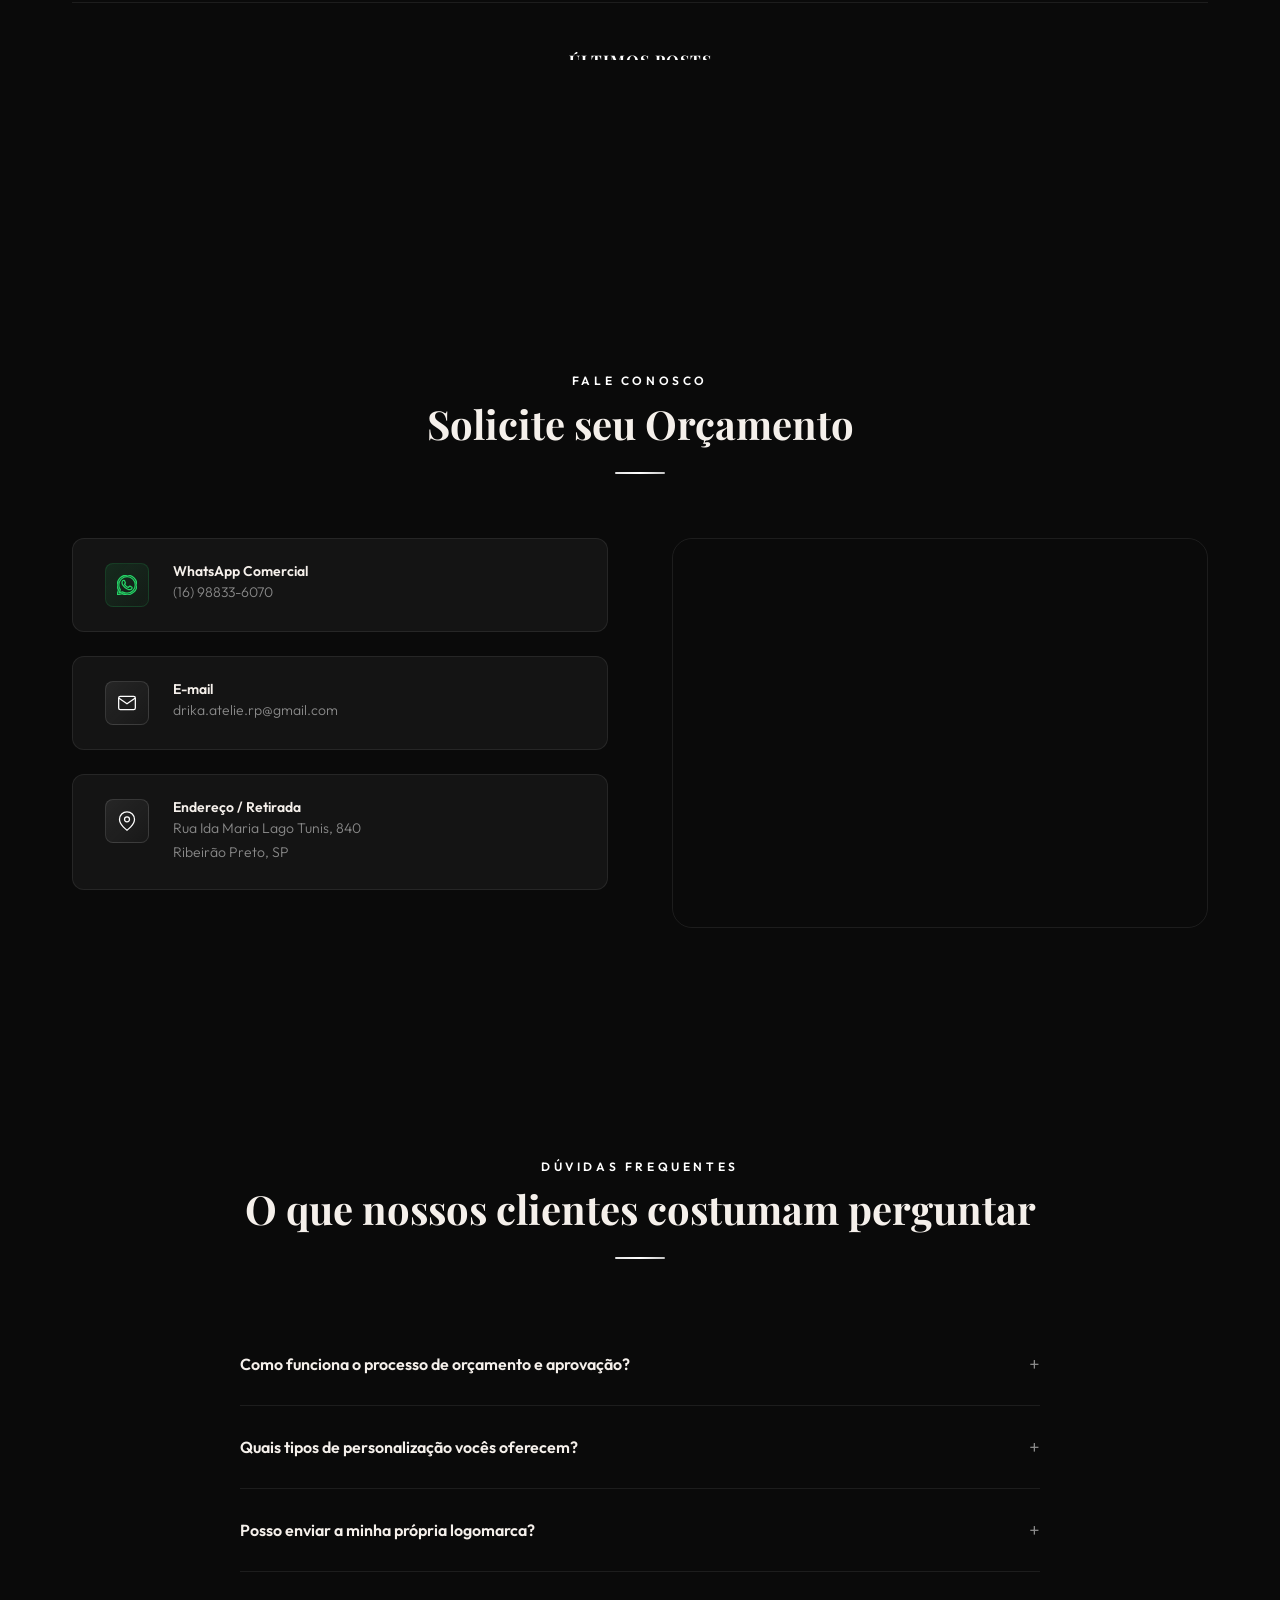
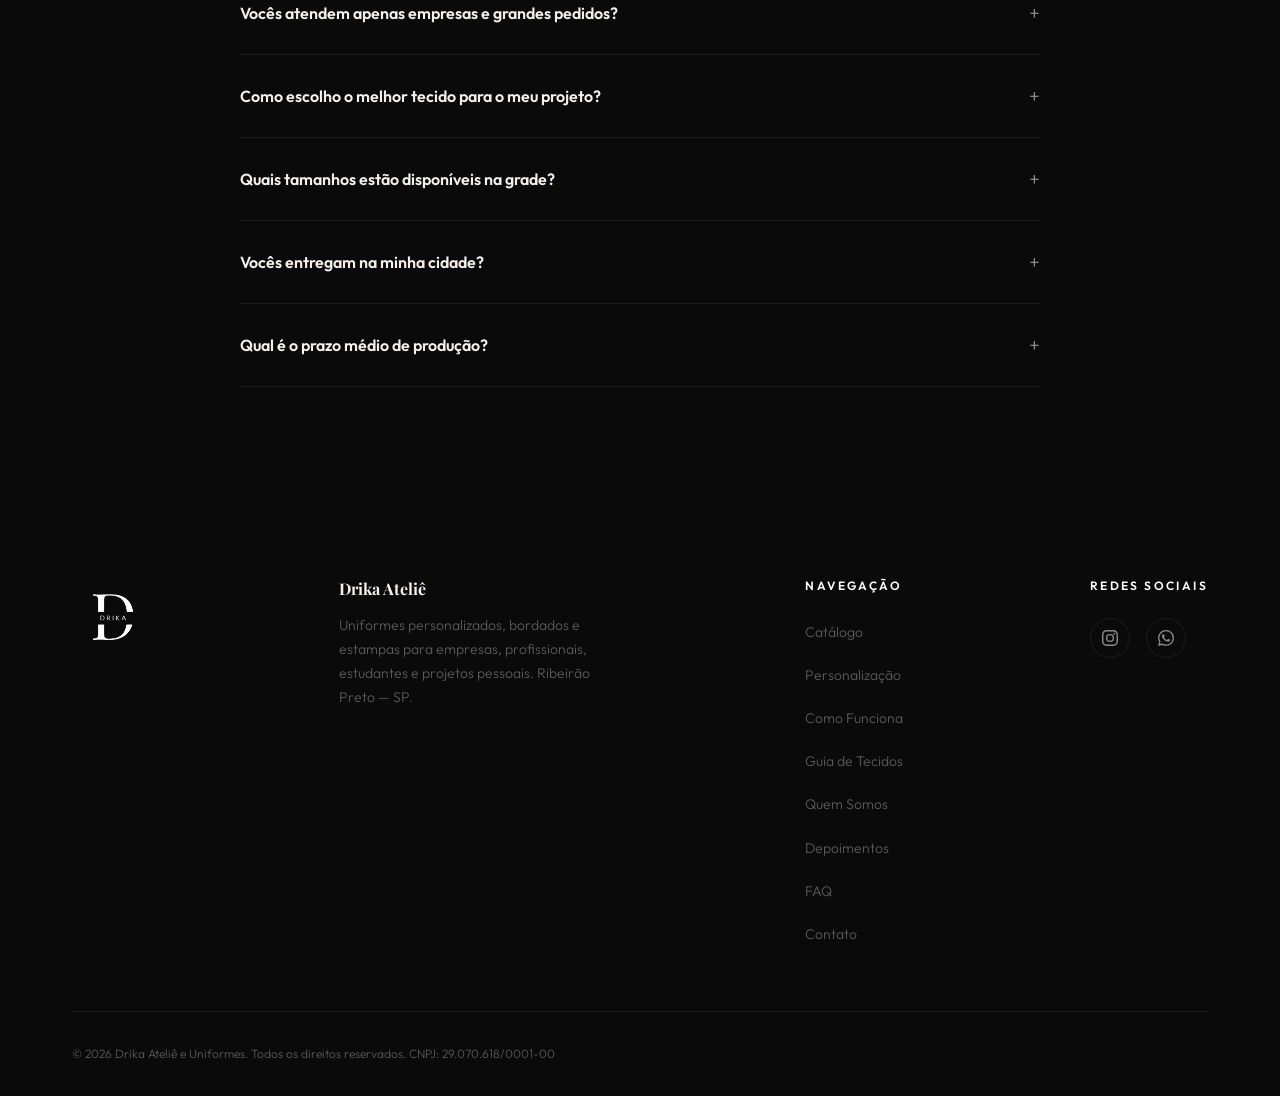
==== commit 5b1fe50a: "fix: restaurar depoimentos nativos com avaliacoes reais do Google" ====
--- a/index.html
+++ b/index.html
@@ -613,10 +613,126 @@
         <div class="gold-line"></div>
       </div>
 
-      <div class="elfsight-widget-container" style="margin-top: 30px;">
-        <!-- Elfsight Google Reviews | Untitled Google Reviews -->
-        <script src="https://elfsightcdn.com/platform.js" async></script>
-        <div class="elfsight-app-a5fbc70a-14f3-4f63-be5e-82d772f58d6d" data-elfsight-app-lazy></div>
+            <div class="testimonial-grid stagger-children" style="margin-top: 30px;">
+        <!-- Review 1: Rafa Lz2 -->
+        <div class="testimonial-card fade-in" data-tilt>
+          <span class="testimonial-quote">"</span>
+          <div class="testimonial-stars">
+            <svg viewBox="0 0 24 24"><path d="M12 2l3.09 6.26L22 9.27l-5 4.87 1.18 6.88L12 17.77l-6.18 3.25L7 14.14 2 9.27l6.91-1.01L12 2z"/></svg>
+            <svg viewBox="0 0 24 24"><path d="M12 2l3.09 6.26L22 9.27l-5 4.87 1.18 6.88L12 17.77l-6.18 3.25L7 14.14 2 9.27l6.91-1.01L12 2z"/></svg>
+            <svg viewBox="0 0 24 24"><path d="M12 2l3.09 6.26L22 9.27l-5 4.87 1.18 6.88L12 17.77l-6.18 3.25L7 14.14 2 9.27l6.91-1.01L12 2z"/></svg>
+            <svg viewBox="0 0 24 24"><path d="M12 2l3.09 6.26L22 9.27l-5 4.87 1.18 6.88L12 17.77l-6.18 3.25L7 14.14 2 9.27l6.91-1.01L12 2z"/></svg>
+            <svg viewBox="0 0 24 24"><path d="M12 2l3.09 6.26L22 9.27l-5 4.87 1.18 6.88L12 17.77l-6.18 3.25L7 14.14 2 9.27l6.91-1.01L12 2z"/></svg>
+          </div>
+          <p class="testimonial-text">"Preço muito bom, qualidade impecável e entregou super rapido"</p>
+          <div class="testimonial-author-row">
+            <div class="testimonial-avatar">R</div>
+            <div class="testimonial-author-info">
+              <h4>Rafa Lz2</h4>
+              <p>Avaliação no Google</p>
+            </div>
+          </div>
+        </div>
+
+        <!-- Review 2: Guilherme -->
+        <div class="testimonial-card fade-in" data-tilt>
+          <span class="testimonial-quote">"</span>
+          <div class="testimonial-stars">
+            <svg viewBox="0 0 24 24"><path d="M12 2l3.09 6.26L22 9.27l-5 4.87 1.18 6.88L12 17.77l-6.18 3.25L7 14.14 2 9.27l6.91-1.01L12 2z"/></svg>
+            <svg viewBox="0 0 24 24"><path d="M12 2l3.09 6.26L22 9.27l-5 4.87 1.18 6.88L12 17.77l-6.18 3.25L7 14.14 2 9.27l6.91-1.01L12 2z"/></svg>
+            <svg viewBox="0 0 24 24"><path d="M12 2l3.09 6.26L22 9.27l-5 4.87 1.18 6.88L12 17.77l-6.18 3.25L7 14.14 2 9.27l6.91-1.01L12 2z"/></svg>
+            <svg viewBox="0 0 24 24"><path d="M12 2l3.09 6.26L22 9.27l-5 4.87 1.18 6.88L12 17.77l-6.18 3.25L7 14.14 2 9.27l6.91-1.01L12 2z"/></svg>
+            <svg viewBox="0 0 24 24"><path d="M12 2l3.09 6.26L22 9.27l-5 4.87 1.18 6.88L12 17.77l-6.18 3.25L7 14.14 2 9.27l6.91-1.01L12 2z"/></svg>
+          </div>
+          <p class="testimonial-text">"Ótima qualidade, tem um preço bom, super recomendo comprar vale a pena cada centavo"</p>
+          <div class="testimonial-author-row">
+            <div class="testimonial-avatar">G</div>
+            <div class="testimonial-author-info">
+              <h4>Guilherme</h4>
+              <p>Avaliação no Google</p>
+            </div>
+          </div>
+        </div>
+
+        <!-- Review 3: Danilo Oliveira -->
+        <div class="testimonial-card fade-in" data-tilt>
+          <span class="testimonial-quote">"</span>
+          <div class="testimonial-stars">
+            <svg viewBox="0 0 24 24"><path d="M12 2l3.09 6.26L22 9.27l-5 4.87 1.18 6.88L12 17.77l-6.18 3.25L7 14.14 2 9.27l6.91-1.01L12 2z"/></svg>
+            <svg viewBox="0 0 24 24"><path d="M12 2l3.09 6.26L22 9.27l-5 4.87 1.18 6.88L12 17.77l-6.18 3.25L7 14.14 2 9.27l6.91-1.01L12 2z"/></svg>
+            <svg viewBox="0 0 24 24"><path d="M12 2l3.09 6.26L22 9.27l-5 4.87 1.18 6.88L12 17.77l-6.18 3.25L7 14.14 2 9.27l6.91-1.01L12 2z"/></svg>
+            <svg viewBox="0 0 24 24"><path d="M12 2l3.09 6.26L22 9.27l-5 4.87 1.18 6.88L12 17.77l-6.18 3.25L7 14.14 2 9.27l6.91-1.01L12 2z"/></svg>
+            <svg viewBox="0 0 24 24"><path d="M12 2l3.09 6.26L22 9.27l-5 4.87 1.18 6.88L12 17.77l-6.18 3.25L7 14.14 2 9.27l6.91-1.01L12 2z"/></svg>
+          </div>
+          <p class="testimonial-text">"Recebemos as camisas do terceirão e ficamos muito satisfeitos com o resultado! O material é de boa qualidade, confortável e o acabamento ficou bem feito. A estampa veio exatamente como combinamos, com cores vivas e ótima definição."</p>
+          <div class="testimonial-author-row">
+            <div class="testimonial-avatar">D</div>
+            <div class="testimonial-author-info">
+              <h4>Danilo Oliveira</h4>
+              <p>Avaliação no Google</p>
+            </div>
+          </div>
+        </div>
+
+        <!-- Review 4: Camilly Victoria -->
+        <div class="testimonial-card fade-in" data-tilt>
+          <span class="testimonial-quote">"</span>
+          <div class="testimonial-stars">
+            <svg viewBox="0 0 24 24"><path d="M12 2l3.09 6.26L22 9.27l-5 4.87 1.18 6.88L12 17.77l-6.18 3.25L7 14.14 2 9.27l6.91-1.01L12 2z"/></svg>
+            <svg viewBox="0 0 24 24"><path d="M12 2l3.09 6.26L22 9.27l-5 4.87 1.18 6.88L12 17.77l-6.18 3.25L7 14.14 2 9.27l6.91-1.01L12 2z"/></svg>
+            <svg viewBox="0 0 24 24"><path d="M12 2l3.09 6.26L22 9.27l-5 4.87 1.18 6.88L12 17.77l-6.18 3.25L7 14.14 2 9.27l6.91-1.01L12 2z"/></svg>
+            <svg viewBox="0 0 24 24"><path d="M12 2l3.09 6.26L22 9.27l-5 4.87 1.18 6.88L12 17.77l-6.18 3.25L7 14.14 2 9.27l6.91-1.01L12 2z"/></svg>
+            <svg viewBox="0 0 24 24"><path d="M12 2l3.09 6.26L22 9.27l-5 4.87 1.18 6.88L12 17.77l-6.18 3.25L7 14.14 2 9.27l6.91-1.01L12 2z"/></svg>
+          </div>
+          <p class="testimonial-text">"Qualidade perfeita, zero reclamações."</p>
+          <div class="testimonial-author-row">
+            <div class="testimonial-avatar">C</div>
+            <div class="testimonial-author-info">
+              <h4>Camilly Victoria</h4>
+              <p>Avaliação no Google</p>
+            </div>
+          </div>
+        </div>
+
+        <!-- Review 5: Dra. Amanda Silva -->
+        <div class="testimonial-card fade-in" data-tilt>
+          <span class="testimonial-quote">"</span>
+          <div class="testimonial-stars">
+            <svg viewBox="0 0 24 24"><path d="M12 2l3.09 6.26L22 9.27l-5 4.87 1.18 6.88L12 17.77l-6.18 3.25L7 14.14 2 9.27l6.91-1.01L12 2z"/></svg>
+            <svg viewBox="0 0 24 24"><path d="M12 2l3.09 6.26L22 9.27l-5 4.87 1.18 6.88L12 17.77l-6.18 3.25L7 14.14 2 9.27l6.91-1.01L12 2z"/></svg>
+            <svg viewBox="0 0 24 24"><path d="M12 2l3.09 6.26L22 9.27l-5 4.87 1.18 6.88L12 17.77l-6.18 3.25L7 14.14 2 9.27l6.91-1.01L12 2z"/></svg>
+            <svg viewBox="0 0 24 24"><path d="M12 2l3.09 6.26L22 9.27l-5 4.87 1.18 6.88L12 17.77l-6.18 3.25L7 14.14 2 9.27l6.91-1.01L12 2z"/></svg>
+            <svg viewBox="0 0 24 24"><path d="M12 2l3.09 6.26L22 9.27l-5 4.87 1.18 6.88L12 17.77l-6.18 3.25L7 14.14 2 9.27l6.91-1.01L12 2z"/></svg>
+          </div>
+          <p class="testimonial-text">"Os uniformes da nossa clínica ficaram perfeitos. O bordado no jaleco é extremamente detalhado e a qualidade do tecido é excepcional. Padrão realmente premium."</p>
+          <div class="testimonial-author-row">
+            <div class="testimonial-avatar">A</div>
+            <div class="testimonial-author-info">
+              <h4>Dra. Amanda Silva</h4>
+              <p>Odontologia Integrada</p>
+            </div>
+          </div>
+        </div>
+
+        <!-- Review 6: Carlos Mendes -->
+        <div class="testimonial-card fade-in" data-tilt>
+          <span class="testimonial-quote">"</span>
+          <div class="testimonial-stars">
+            <svg viewBox="0 0 24 24"><path d="M12 2l3.09 6.26L22 9.27l-5 4.87 1.18 6.88L12 17.77l-6.18 3.25L7 14.14 2 9.27l6.91-1.01L12 2z"/></svg>
+            <svg viewBox="0 0 24 24"><path d="M12 2l3.09 6.26L22 9.27l-5 4.87 1.18 6.88L12 17.77l-6.18 3.25L7 14.14 2 9.27l6.91-1.01L12 2z"/></svg>
+            <svg viewBox="0 0 24 24"><path d="M12 2l3.09 6.26L22 9.27l-5 4.87 1.18 6.88L12 17.77l-6.18 3.25L7 14.14 2 9.27l6.91-1.01L12 2z"/></svg>
+            <svg viewBox="0 0 24 24"><path d="M12 2l3.09 6.26L22 9.27l-5 4.87 1.18 6.88L12 17.77l-6.18 3.25L7 14.14 2 9.27l6.91-1.01L12 2z"/></svg>
+            <svg viewBox="0 0 24 24"><path d="M12 2l3.09 6.26L22 9.27l-5 4.87 1.18 6.88L12 17.77l-6.18 3.25L7 14.14 2 9.27l6.91-1.01L12 2z"/></svg>
+          </div>
+          <p class="testimonial-text">"Fizemos as camisas sociais para toda a equipe de vendas. Mudou completamente a apresentação da empresa perante nossos clientes. Recomendo muito o trabalho do Ateliê Drika."</p>
+          <div class="testimonial-author-row">
+            <div class="testimonial-avatar">C</div>
+            <div class="testimonial-author-info">
+              <h4>Carlos Mendes</h4>
+              <p>Mendes & Associados</p>
+            </div>
+          </div>
+        </div>
       </div>
     </div>
   </section>
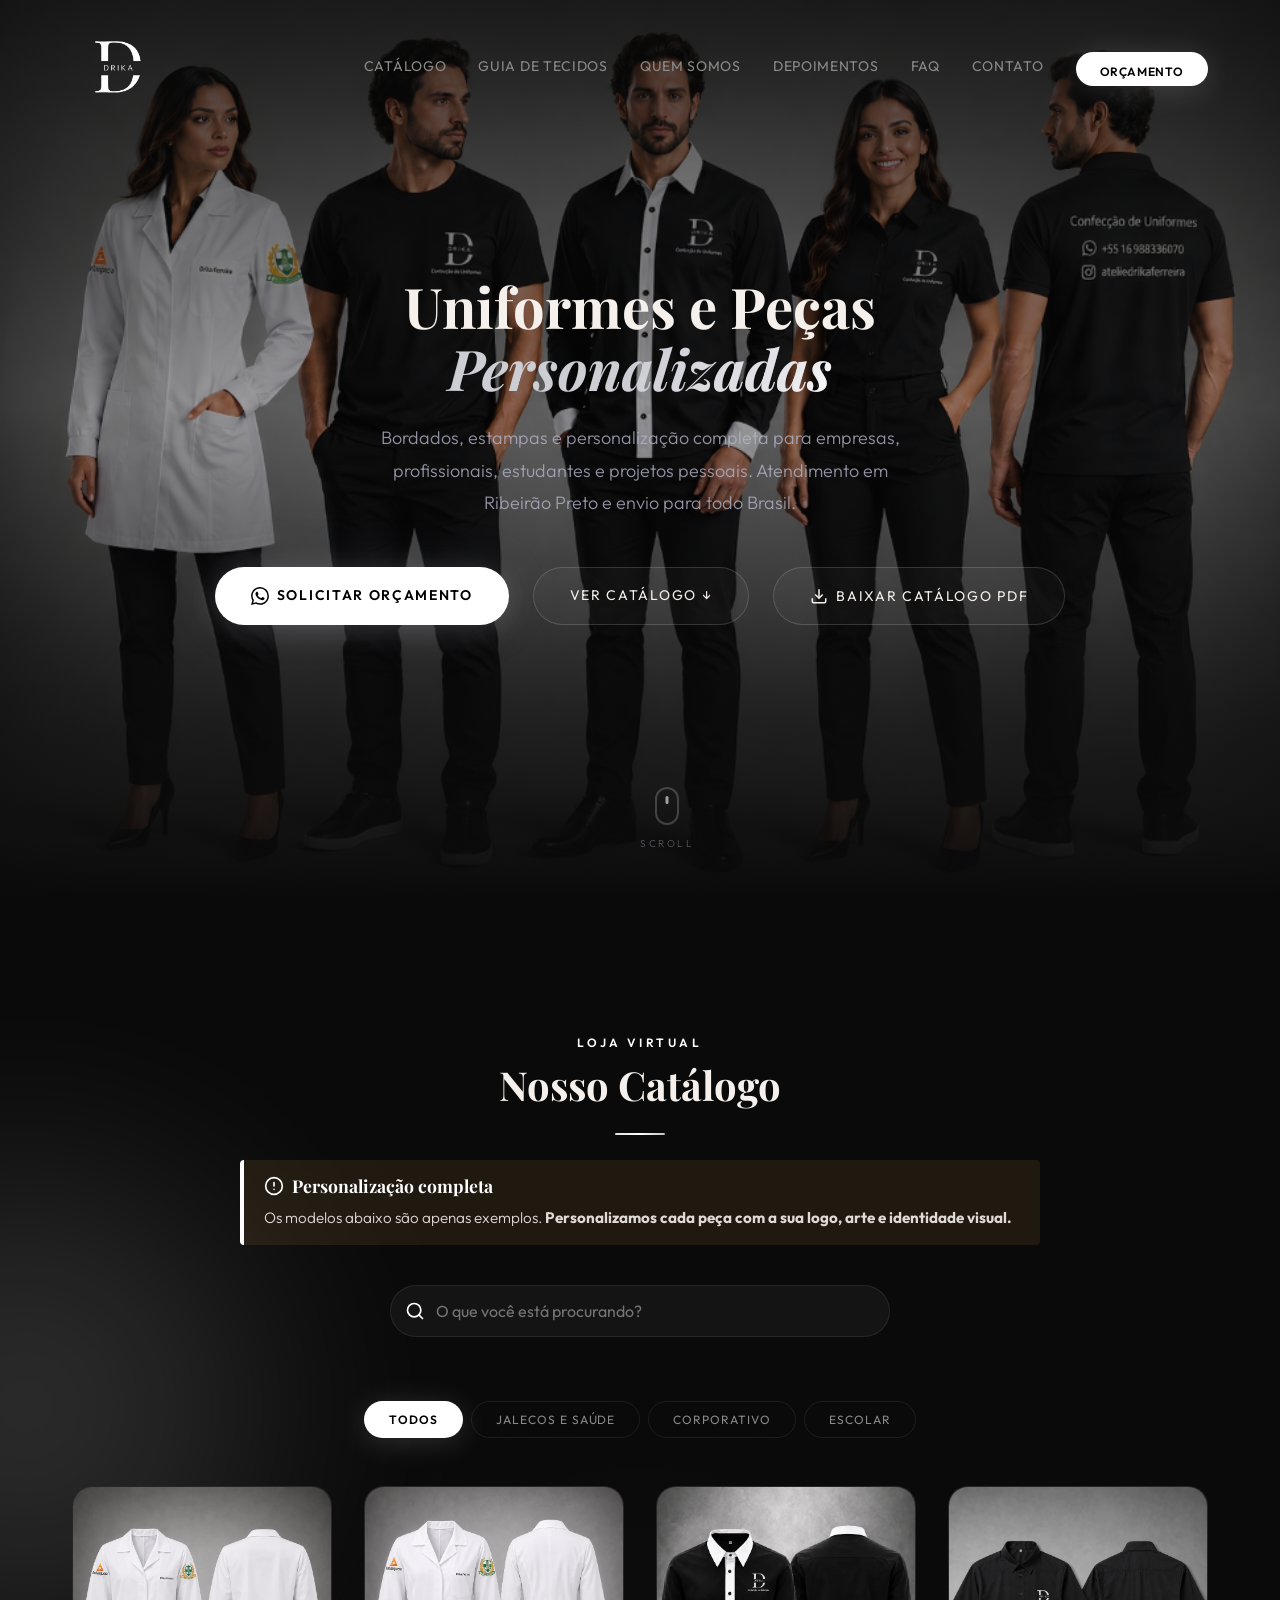
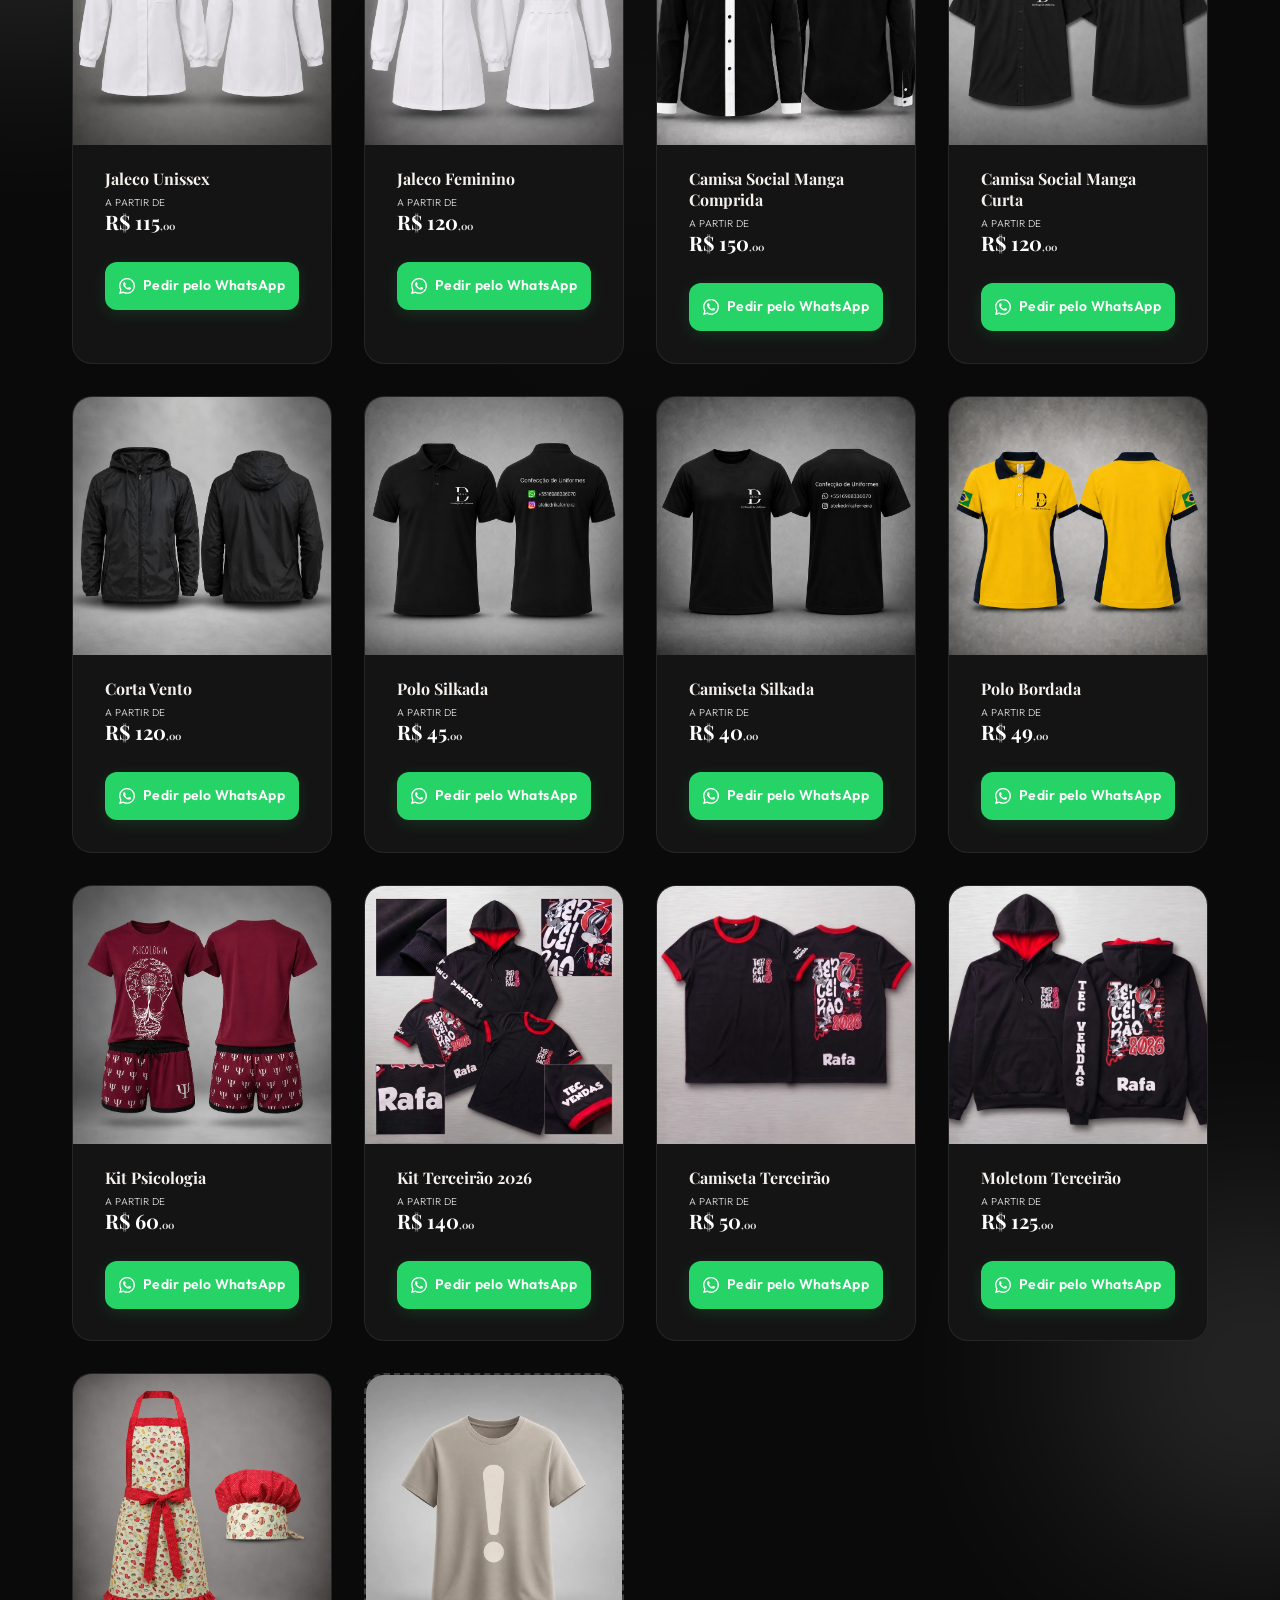
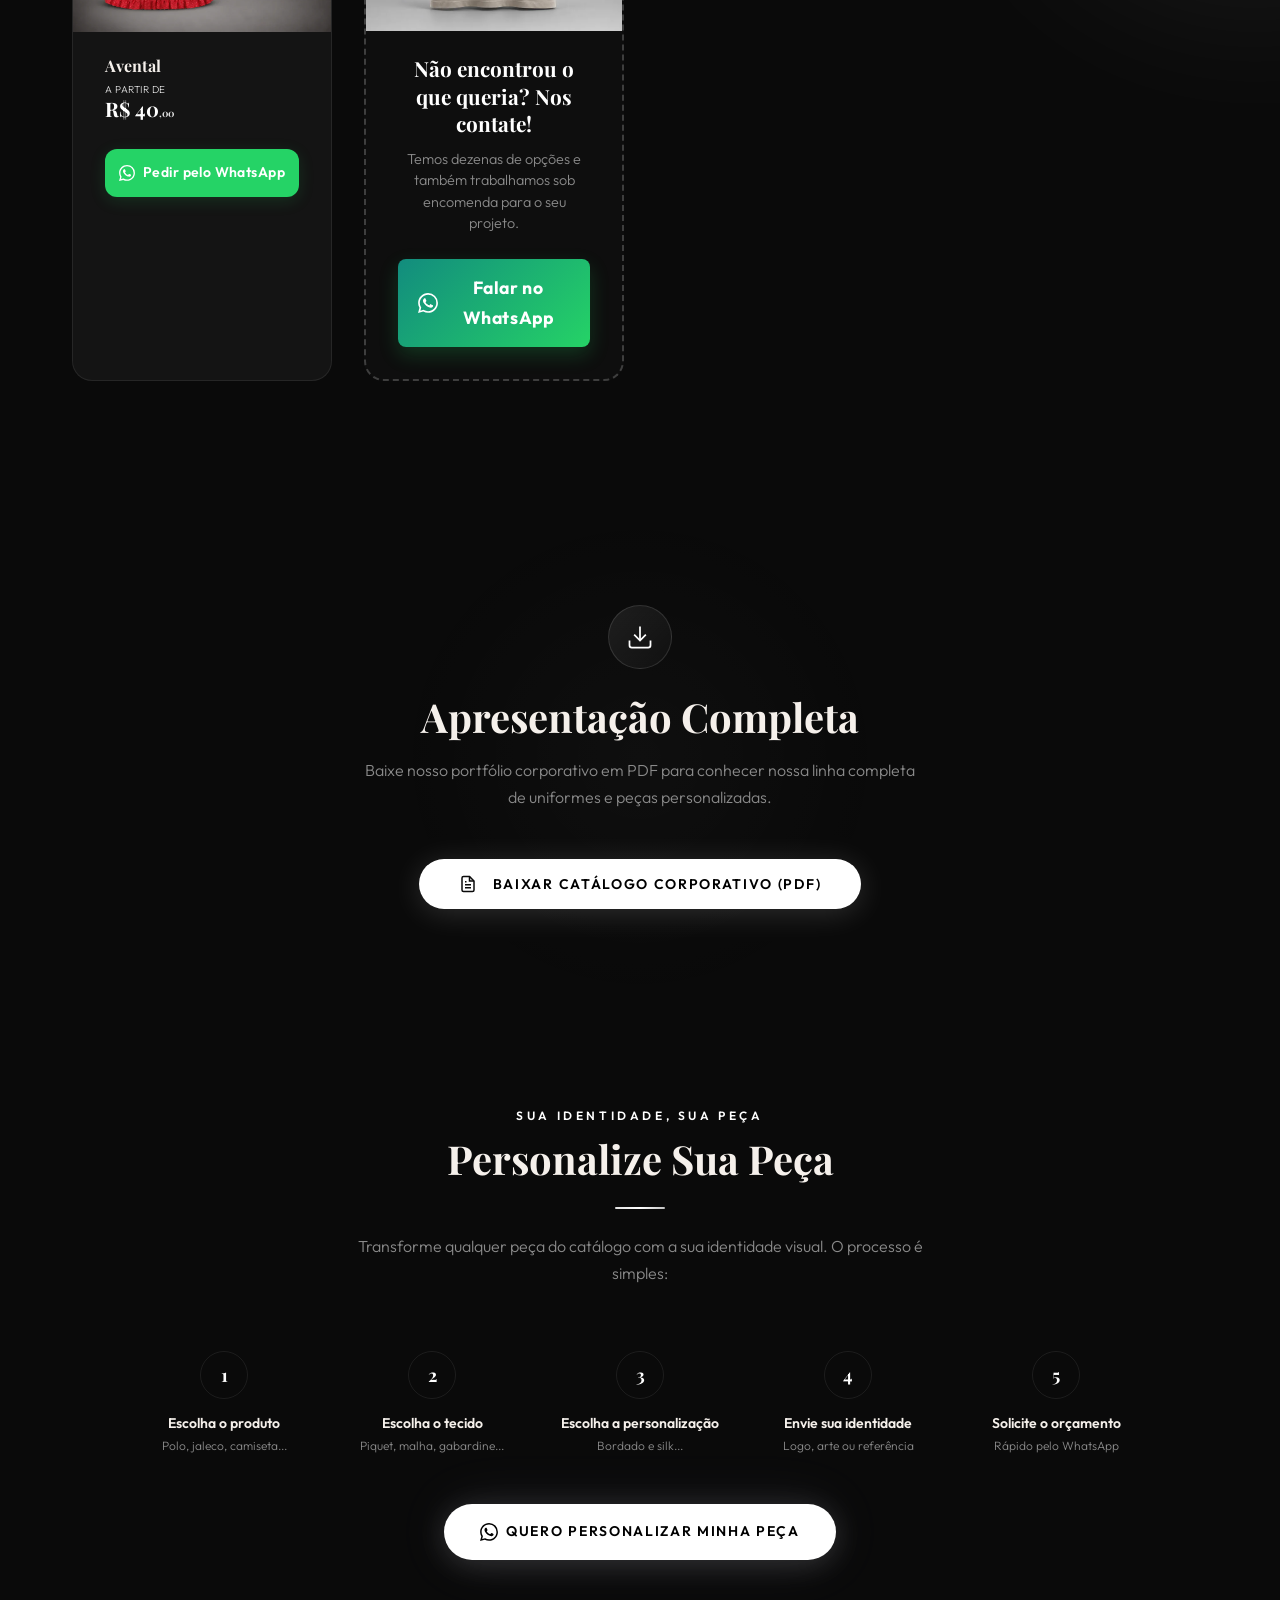
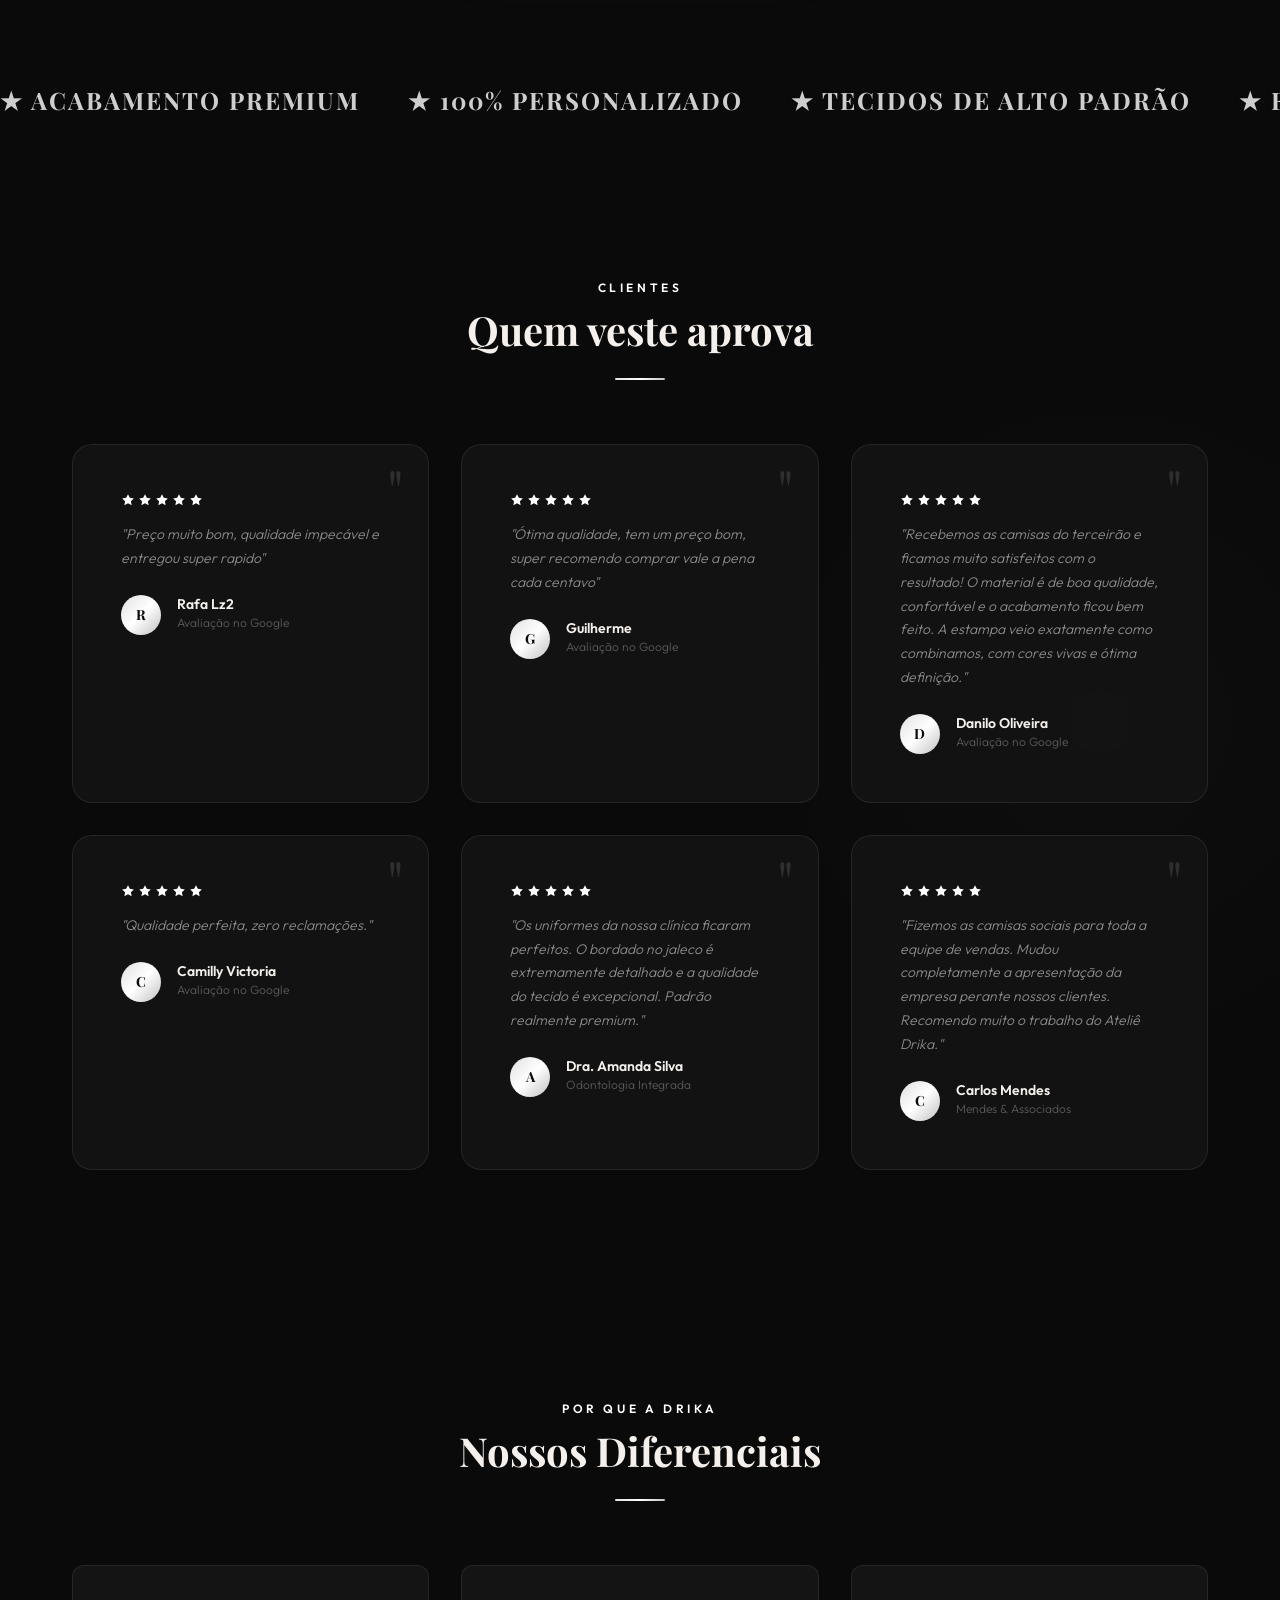
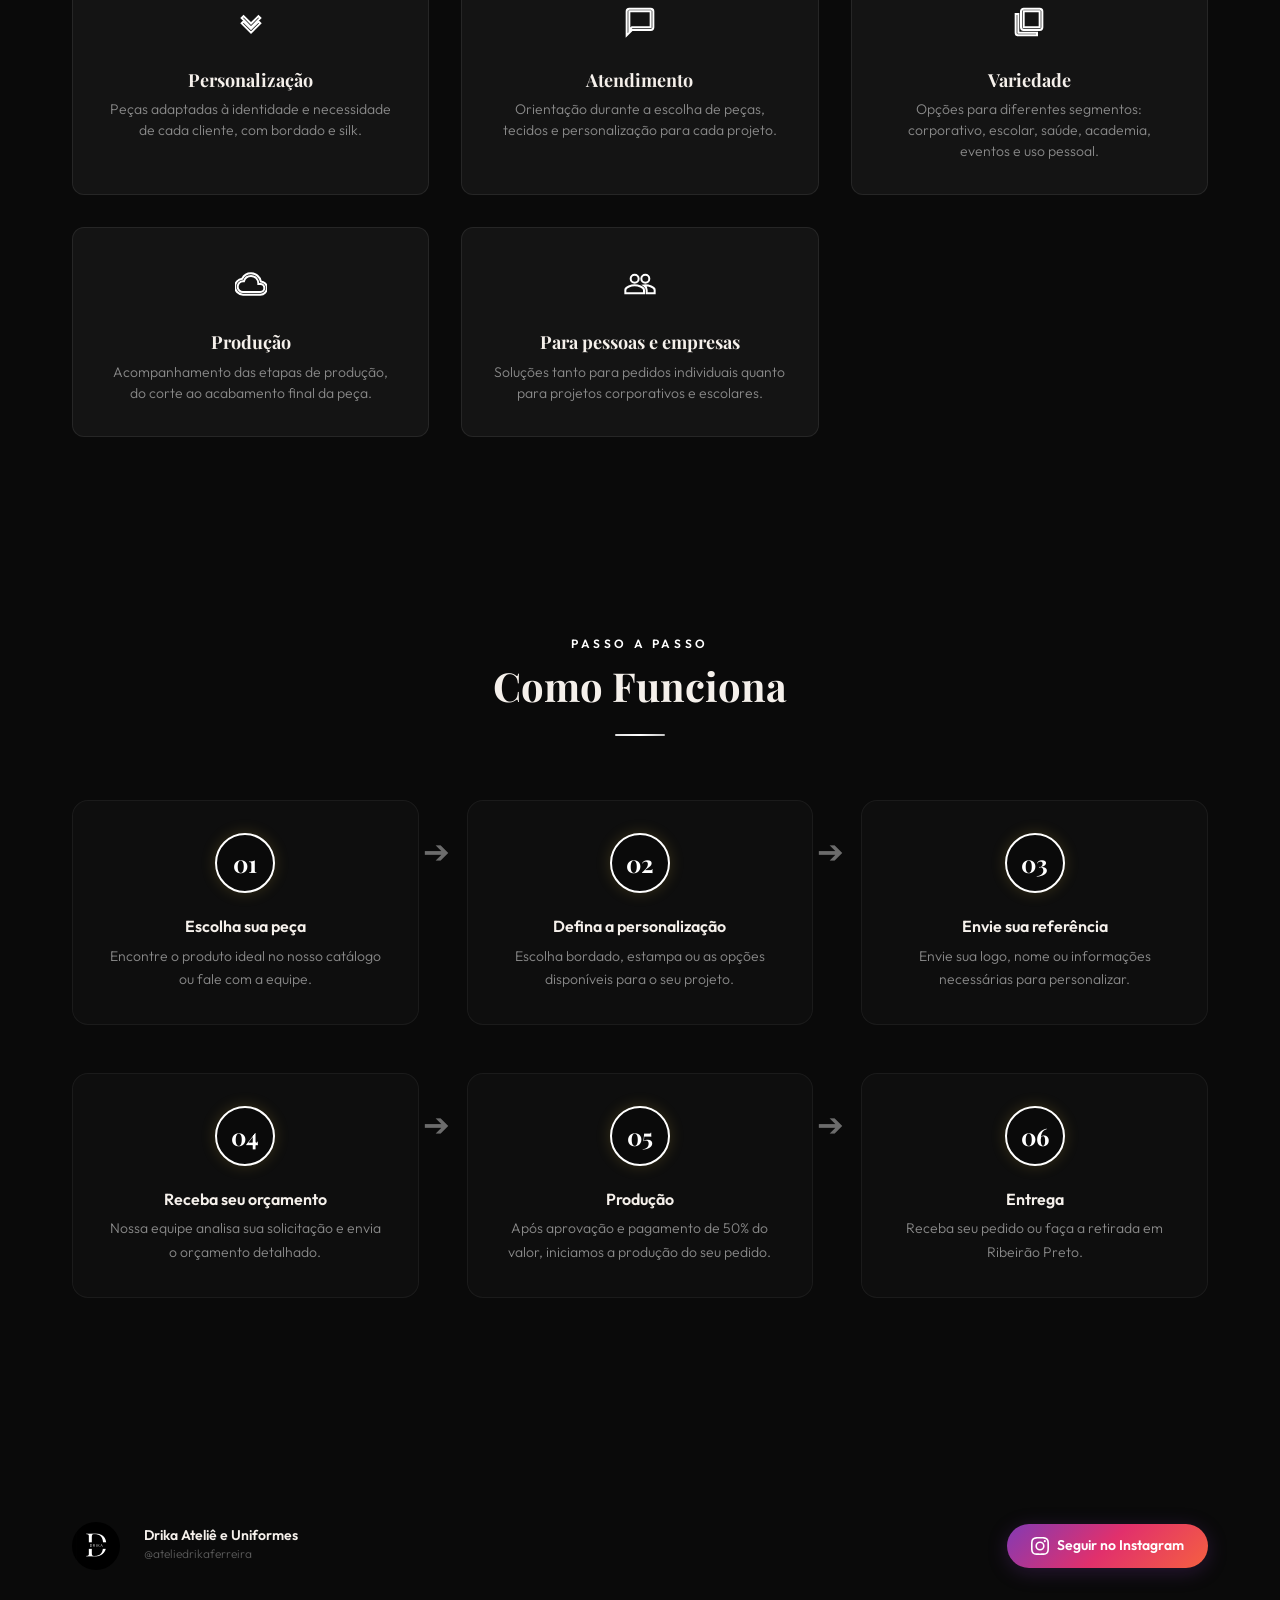
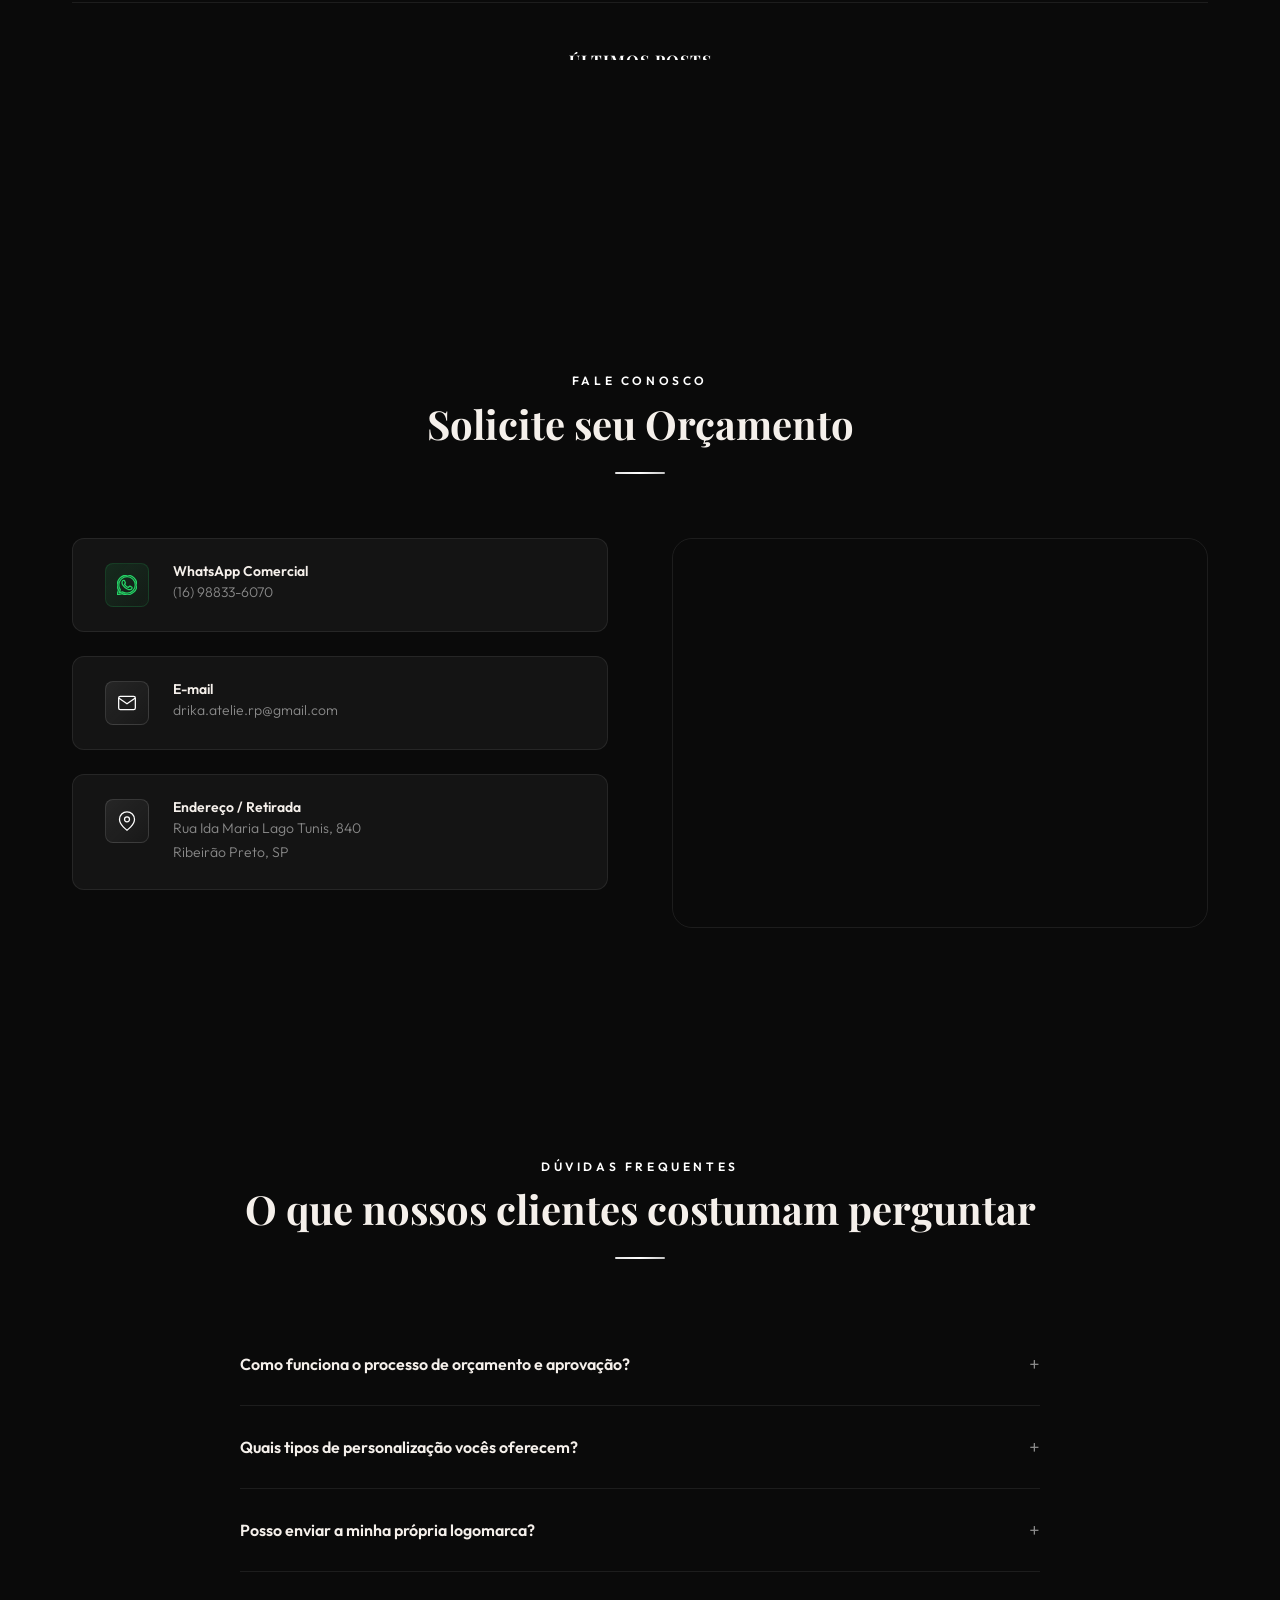
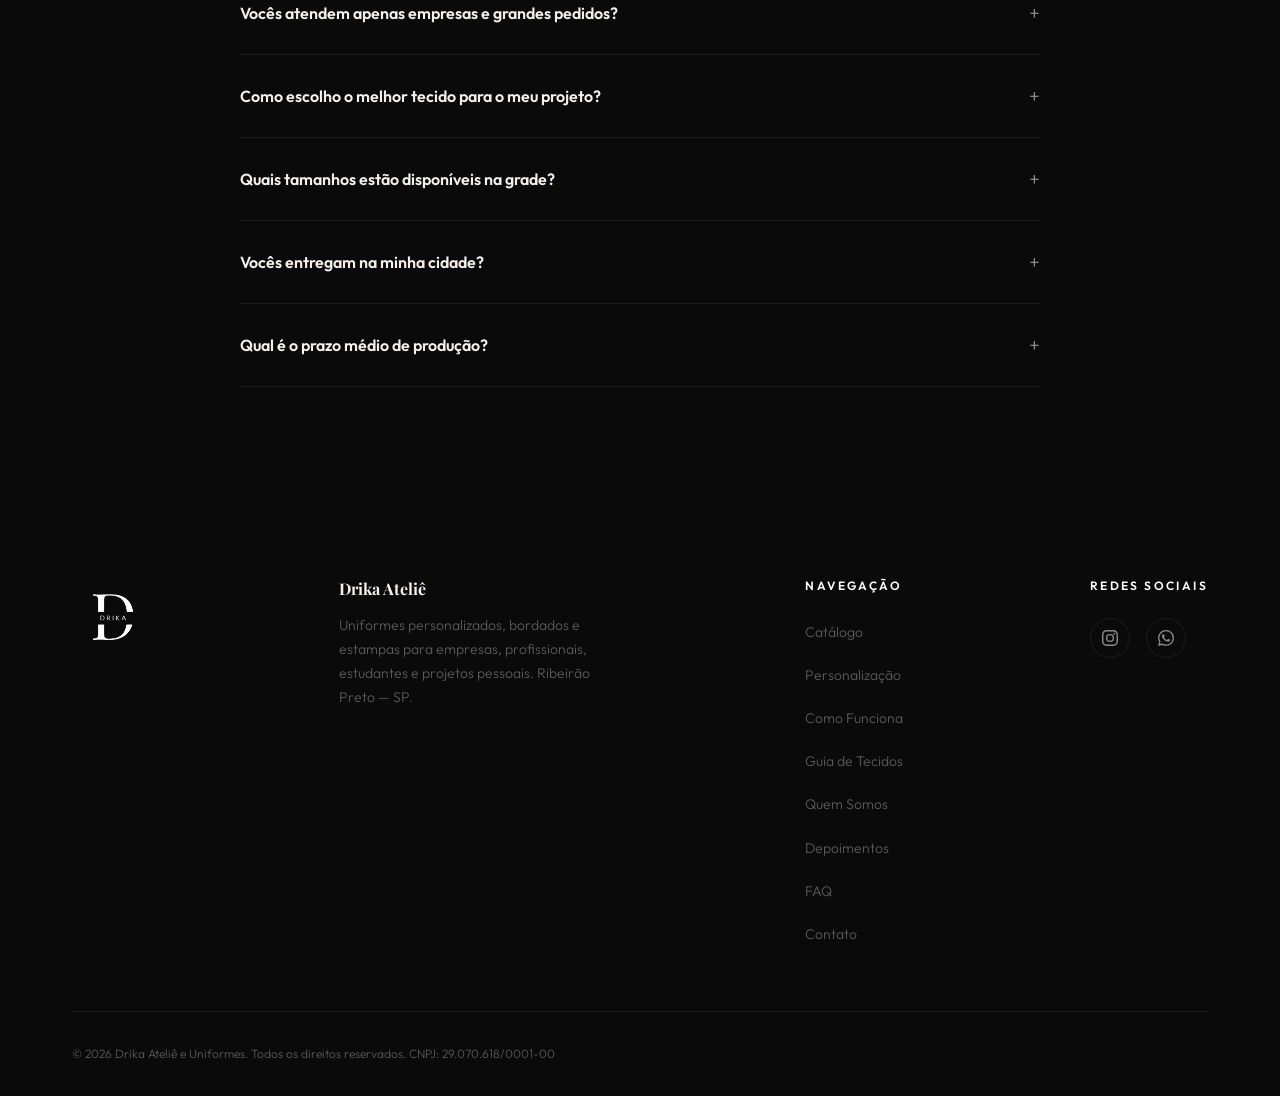
==== commit 92e427f6: "perf: otimizar imagens do catalogo para carregamento ultrarrapido no celular (98% menor)" ====
--- a/index.html
+++ b/index.html
@@ -238,9 +238,9 @@
 
       <!-- Product Grid -->
       <div class="product-grid stagger-children"><!-- Product 7: Jaleco Unissex -->
-        <div class="product-card fade-in" data-category="saude" data-images="images/jaleco-certo-3.png, images/jaleco unisex 1.png">
-          <div class="product-card-image">
-            <img src="images/jaleco-certo-3.png" alt="Jaleco Unissex">
+        <div class="product-card fade-in" data-category="saude" data-images="images/jaleco-certo-3.webp, images/jaleco-unisex-1.webp">
+          <div class="product-card-image">
+            <img loading="lazy" decoding="async" src="images/jaleco-certo-3.webp" alt="Jaleco Unissex">
           </div>
           <div class="product-card-content">
             <h3 class="product-card-name">Jaleco Unissex</h3>
@@ -257,9 +257,9 @@
             </a>
           </div>
         </div><!-- Product 7.1: Jaleco Feminino -->
-        <div class="product-card fade-in" data-category="saude" data-images="images/jaleco-feminino.png, images/jaleco femino 1.png, images/jaleco feminino 2 (1).png, images/jaleco feminino 2 (2).png">
-          <div class="product-card-image">
-            <img src="images/jaleco-feminino.png" alt="Jaleco Feminino">
+        <div class="product-card fade-in" data-category="saude" data-images="images/jaleco-feminino.webp, images/jaleco-femino-1.webp, images/jaleco-feminino-2-1.webp, images/jaleco-feminino-2-2.webp">
+          <div class="product-card-image">
+            <img loading="lazy" decoding="async" src="images/jaleco-feminino.webp" alt="Jaleco Feminino">
           </div>
           <div class="product-card-content">
             <h3 class="product-card-name">Jaleco Feminino</h3>
@@ -276,9 +276,9 @@
             </a>
           </div>
         </div><!-- Product 4.6: Camisa Social Manga Comprida -->
-        <div class="product-card fade-in" data-category="empresarial" data-images="images/camisa-social-manga-comprida.png, images/camisa social manga longa 1.png">
-          <div class="product-card-image">
-            <img loading="lazy" decoding="async" src="images/camisa-social-manga-comprida.png" alt="Camisa Social Manga Comprida" style="object-position: center 65% !important; transform: scale(1.05) !important;">
+        <div class="product-card fade-in" data-category="empresarial" data-images="images/camisa-social-manga-comprida.webp, images/camisa-social-manga-longa-1.webp">
+          <div class="product-card-image">
+            <img loading="lazy" decoding="async" src="images/camisa-social-manga-comprida.webp" alt="Camisa Social Manga Comprida" style="object-position: center 65% !important; transform: scale(1.05) !important;">
           </div>
           <div class="product-card-content">
             <h3 class="product-card-name">Camisa Social Manga Comprida</h3>
@@ -295,9 +295,9 @@
             </a>
           </div>
         </div><!-- Product 4.5: Camisa Social Manga Curta -->
-        <div class="product-card fade-in" data-category="empresarial" data-images="images/camisa-social-manga-curta-nova.png, images/camisa social manga curta 1.png">
-          <div class="product-card-image">
-            <img loading="lazy" decoding="async" src="images/camisa-social-manga-curta-nova.png" alt="Camisa Social Manga Curta" style="transform: scale(1.05) !important; object-position: center center !important;">
+        <div class="product-card fade-in" data-category="empresarial" data-images="images/camisa-social-manga-curta-nova.webp, images/camisa-social-manga-curta-1.webp">
+          <div class="product-card-image">
+            <img loading="lazy" decoding="async" src="images/camisa-social-manga-curta-nova.webp" alt="Camisa Social Manga Curta" style="transform: scale(1.05) !important; object-position: center center !important;">
           </div>
           <div class="product-card-content">
             <h3 class="product-card-name">Camisa Social Manga Curta</h3>
@@ -314,9 +314,9 @@
             </a>
           </div>
         </div><!-- Product 4: Corta Vento -->
-        <div class="product-card fade-in" data-category="escolar" data-images="images/corta vento.png, images/corta vento 1.png">
-          <div class="product-card-image">
-            <img loading="lazy" decoding="async" src="images/corta vento.png" alt="Corta Vento" style="object-position: center center !important;">
+        <div class="product-card fade-in" data-category="escolar" data-images="images/corta-vento.webp, images/corta-vento-1.webp">
+          <div class="product-card-image">
+            <img loading="lazy" decoding="async" src="images/corta-vento.webp" alt="Corta Vento" style="object-position: center center !important;">
           </div>
           <div class="product-card-content">
             <h3 class="product-card-name">Corta Vento</h3>
@@ -333,9 +333,9 @@
             </a>
           </div>
         </div>
-        <div class="product-card fade-in" data-category="empresarial" data-images="images/polo-silk.png, images/polo silkada 1 frente.png, images/polo silkada 1 costas.png">
-          <div class="product-card-image">
-            <img loading="lazy" decoding="async" src="images/polo-silk.png" alt="Polo Silkada" style="object-position: center center !important;">
+        <div class="product-card fade-in" data-category="empresarial" data-images="images/polo-silk.webp, images/polo-silkada-1-frente.webp, images/polo-silkada-1-costas.webp">
+          <div class="product-card-image">
+            <img loading="lazy" decoding="async" src="images/polo-silk.webp" alt="Polo Silkada" style="object-position: center center !important;">
           </div>
           <div class="product-card-content">
             <h3 class="product-card-name">Polo Silkada</h3>
@@ -352,9 +352,9 @@
             </a>
           </div>
         </div>
-        <div class="product-card fade-in" data-category="empresarial" data-images="images/camiseta-silkada.png, images/camiseta silkada 1 frente.png, images/camiseta silkada 1 costas.png">
-          <div class="product-card-image">
-            <img loading="lazy" decoding="async" src="images/camiseta-silkada.png" alt="Camiseta Silkada" style="object-position: center center !important;">
+        <div class="product-card fade-in" data-category="empresarial" data-images="images/camiseta-silkada.webp, images/camiseta-silkada-1-frente.webp, images/camiseta-silkada-1-costas.webp">
+          <div class="product-card-image">
+            <img loading="lazy" decoding="async" src="images/camiseta-silkada.webp" alt="Camiseta Silkada" style="object-position: center center !important;">
           </div>
           <div class="product-card-content">
             <h3 class="product-card-name">Camiseta Silkada</h3>
@@ -371,9 +371,9 @@
             </a>
           </div>
         </div>
-        <div class="product-card fade-in" data-category="empresarial" data-images="images/polo-bordada.png, images/camisa polo bordada 1.png">
-          <div class="product-card-image">
-            <img loading="lazy" decoding="async" src="images/polo-bordada.png" alt="Polo bordada" style="object-position: center center !important;">
+        <div class="product-card fade-in" data-category="empresarial" data-images="images/polo-bordada.webp, images/camisa-polo-bordada-1.webp">
+          <div class="product-card-image">
+            <img loading="lazy" decoding="async" src="images/polo-bordada.webp" alt="Polo bordada" style="object-position: center center !important;">
           </div>
           <div class="product-card-content">
             <h3 class="product-card-name">Polo Bordada</h3>
@@ -390,9 +390,9 @@
             </a>
           </div>
         </div><!-- Product 8: Kit Psicologia -->
-        <div class="product-card fade-in" data-category="saude" data-images="images/kit-psicologia.png, images/kit pisicologia 1.png">
-          <div class="product-card-image">
-            <img loading="lazy" decoding="async" src="images/kit-psicologia.png" alt="Kit Psicologia">
+        <div class="product-card fade-in" data-category="saude" data-images="images/kit-psicologia.webp, images/kit-pisicologia-1.webp">
+          <div class="product-card-image">
+            <img loading="lazy" decoding="async" src="images/kit-psicologia.webp" alt="Kit Psicologia">
           </div>
           <div class="product-card-content">
             <h3 class="product-card-name">Kit Psicologia</h3>
@@ -411,7 +411,7 @@
         </div><!-- Product 1: Kit Terceirão -->
         <div class="product-card fade-in" data-category="escolar">
           <div class="product-card-image">
-            <img loading="lazy" decoding="async" src="images/kit-terceirao-certo-1.jpg" alt="Kit Terceirão 2026">
+            <img loading="lazy" decoding="async" src="images/kit-terceirao-certo-1.webp" alt="Kit Terceirão 2026">
           </div>
           <div class="product-card-content">
             <h3 class="product-card-name">Kit Terceirão 2026</h3>
@@ -428,9 +428,9 @@
             </a>
           </div>
         </div><!-- Product 2: Camiseta Terceirão -->
-        <div class="product-card fade-in" data-category="escolar" data-images="images/camisa terceirão.png, images/camisa terceirão frente 1.png">
-          <div class="product-card-image">
-            <img loading="lazy" decoding="async" src="images/camisa terceirão.png" alt="Camiseta Terceirão">
+        <div class="product-card fade-in" data-category="escolar" data-images="images/camisa-terceirao.webp, images/camisa-terceirao-frente-1.webp">
+          <div class="product-card-image">
+            <img loading="lazy" decoding="async" src="images/camisa-terceirao.webp" alt="Camiseta Terceirão">
           </div>
           <div class="product-card-content">
             <h3 class="product-card-name">Camiseta Terceirão</h3>
@@ -447,9 +447,9 @@
             </a>
           </div>
         </div><!-- Product 3: Moletom Terceirão -->
-        <div class="product-card fade-in" data-category="escolar" data-images="images/moletom terceirão.jpg, images/moletom frente 1.png">
-          <div class="product-card-image">
-            <img loading="lazy" decoding="async" src="images/moletom terceirão.jpg" alt="Moletom Terceirão" style="object-position: center 15%;">
+        <div class="product-card fade-in" data-category="escolar" data-images="images/moletom-terceirao.webp, images/moletom-frente-1.webp">
+          <div class="product-card-image">
+            <img loading="lazy" decoding="async" src="images/moletom-terceirao.webp" alt="Moletom Terceirão" style="object-position: center 15%;">
           </div>
           <div class="product-card-content">
             <h3 class="product-card-name">Moletom Terceirão</h3>
@@ -466,9 +466,9 @@
             </a>
           </div>
         </div><!-- Product 4.7: Avental -->
-        <div class="product-card fade-in" data-category="empresarial" data-images="images/avental.png, images/avental 1.png">
-          <div class="product-card-image">
-            <img loading="lazy" decoding="async" src="images/avental.png" alt="Avental" style="object-position: center center !important;">
+        <div class="product-card fade-in" data-category="empresarial" data-images="images/avental.webp, images/avental-1.webp">
+          <div class="product-card-image">
+            <img loading="lazy" decoding="async" src="images/avental.webp" alt="Avental" style="object-position: center center !important;">
           </div>
           <div class="product-card-content">
             <h3 class="product-card-name">Avental</h3>
@@ -487,7 +487,7 @@
         </div><!-- Custom Card: Não encontrou o que queria -->
         <div class="product-card fade-in visible" style="border: 2px dashed rgba(255, 255, 255, 0.2); background: rgba(255, 255, 255, 0.02);">
         <div class="product-card-image">
-          <img loading="lazy" decoding="async" src="images/sem roupa.png?v=7" alt="Não encontrou o que queria?">
+          <img loading="lazy" decoding="async" src="images/sem-roupa.webp" alt="Não encontrou o que queria?">
         </div>
         <div class="product-card-content" style="text-align: center;">
           <h3 class="product-card-name" style="font-size: 1.3rem; margin-bottom: 12px; color: var(--gold);">Não encontrou o que queria? Nos contate!</h3>
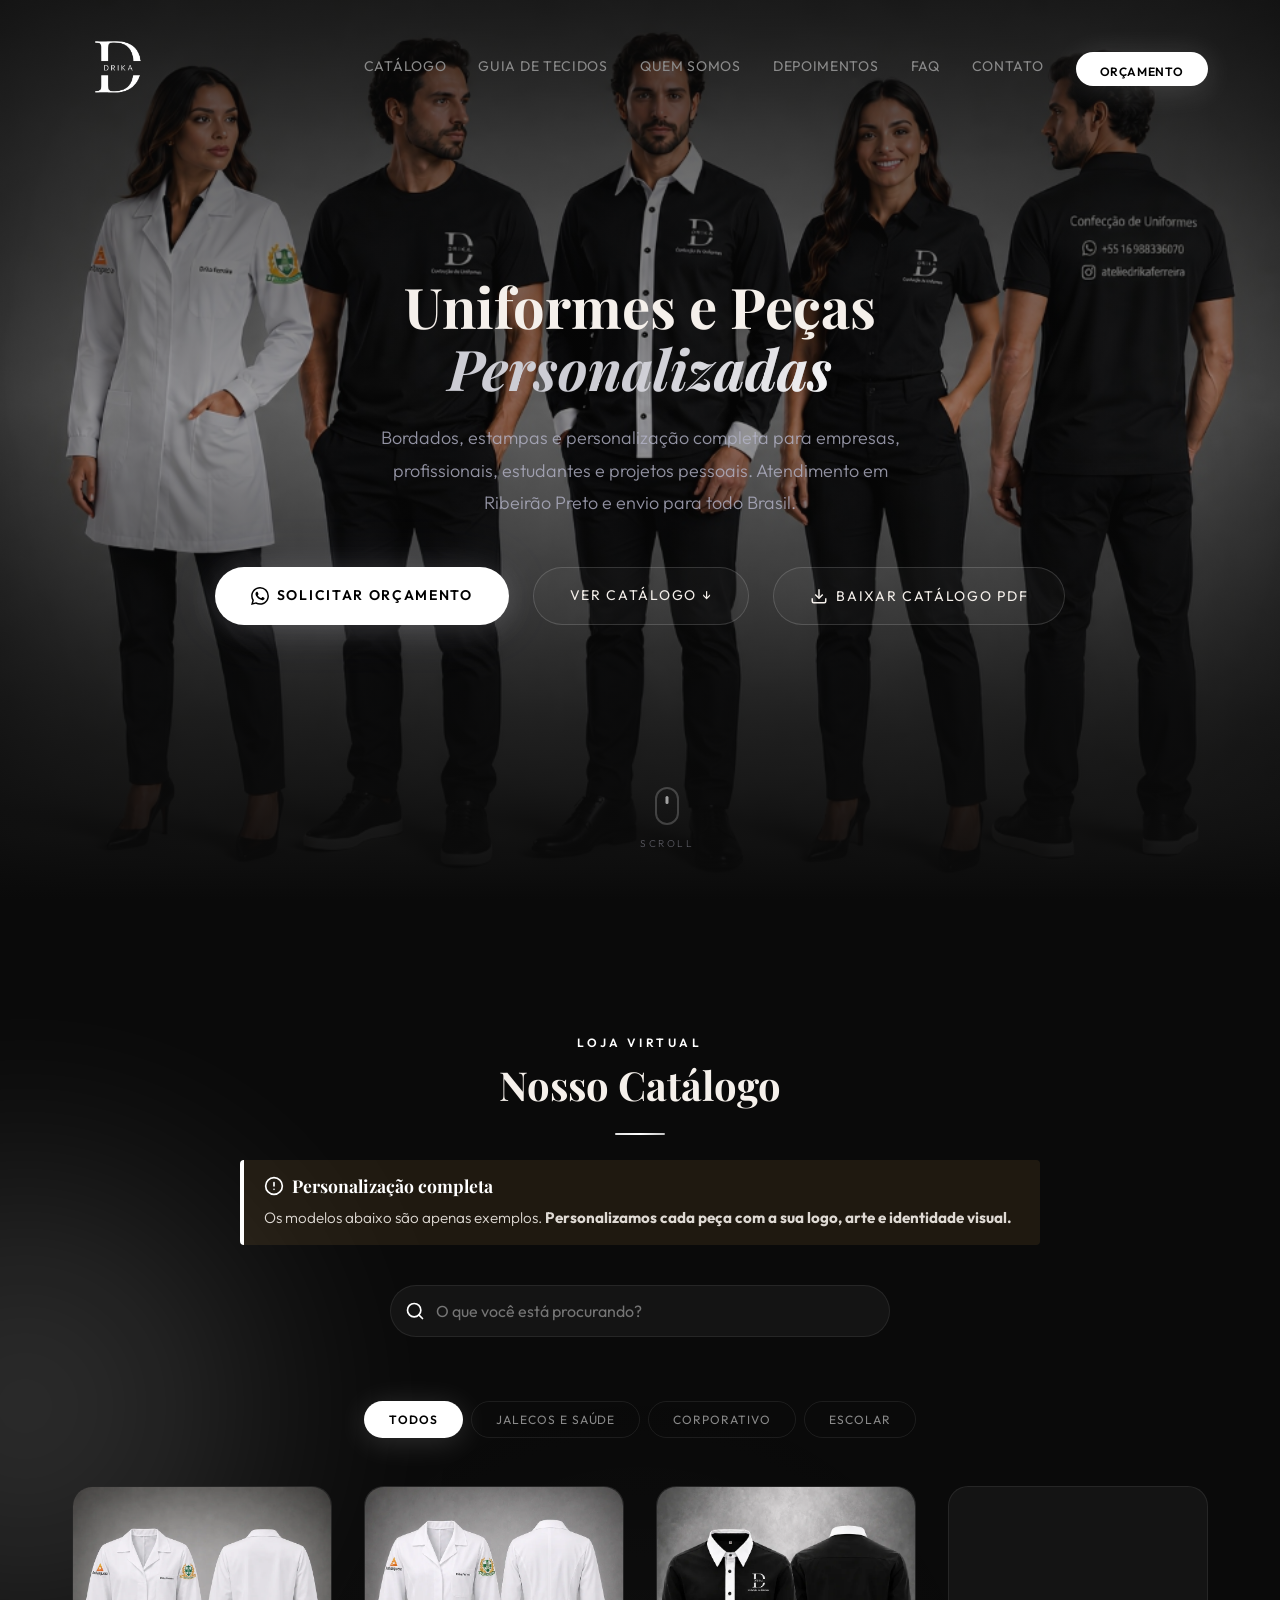
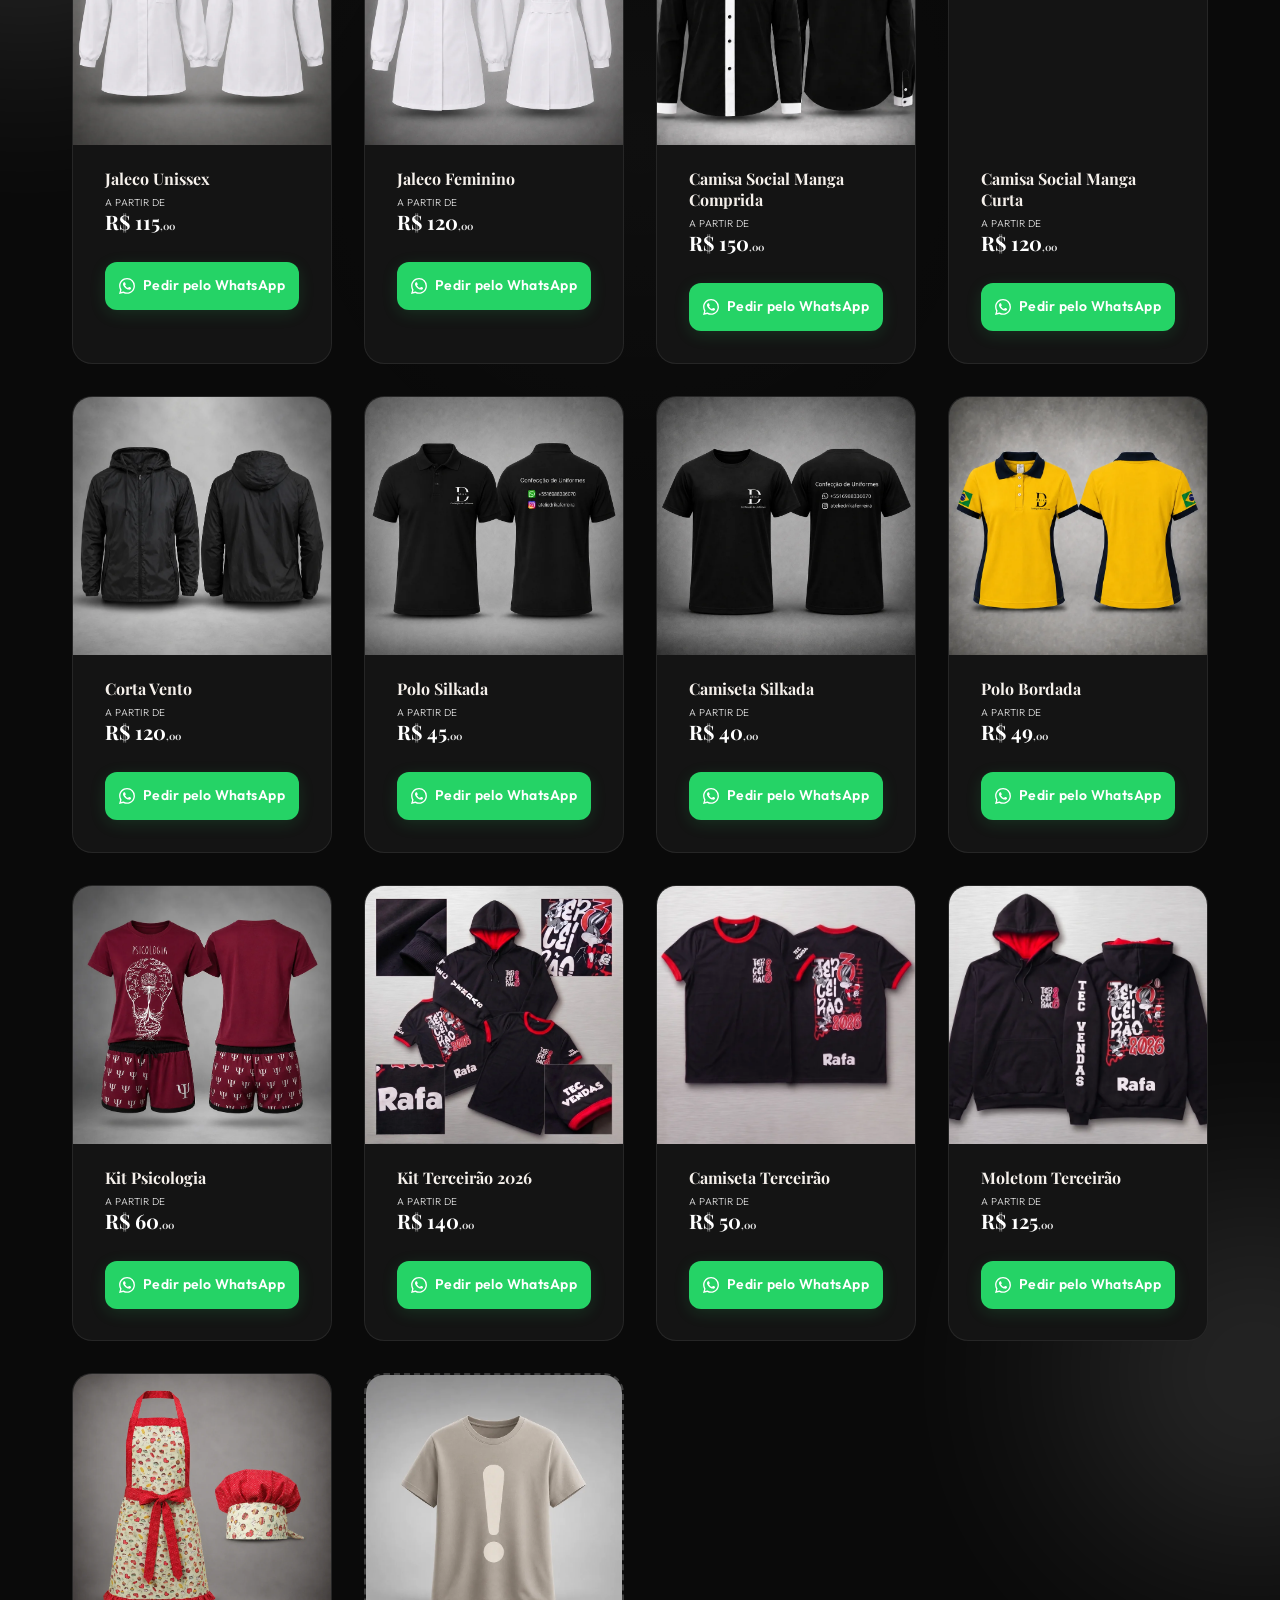
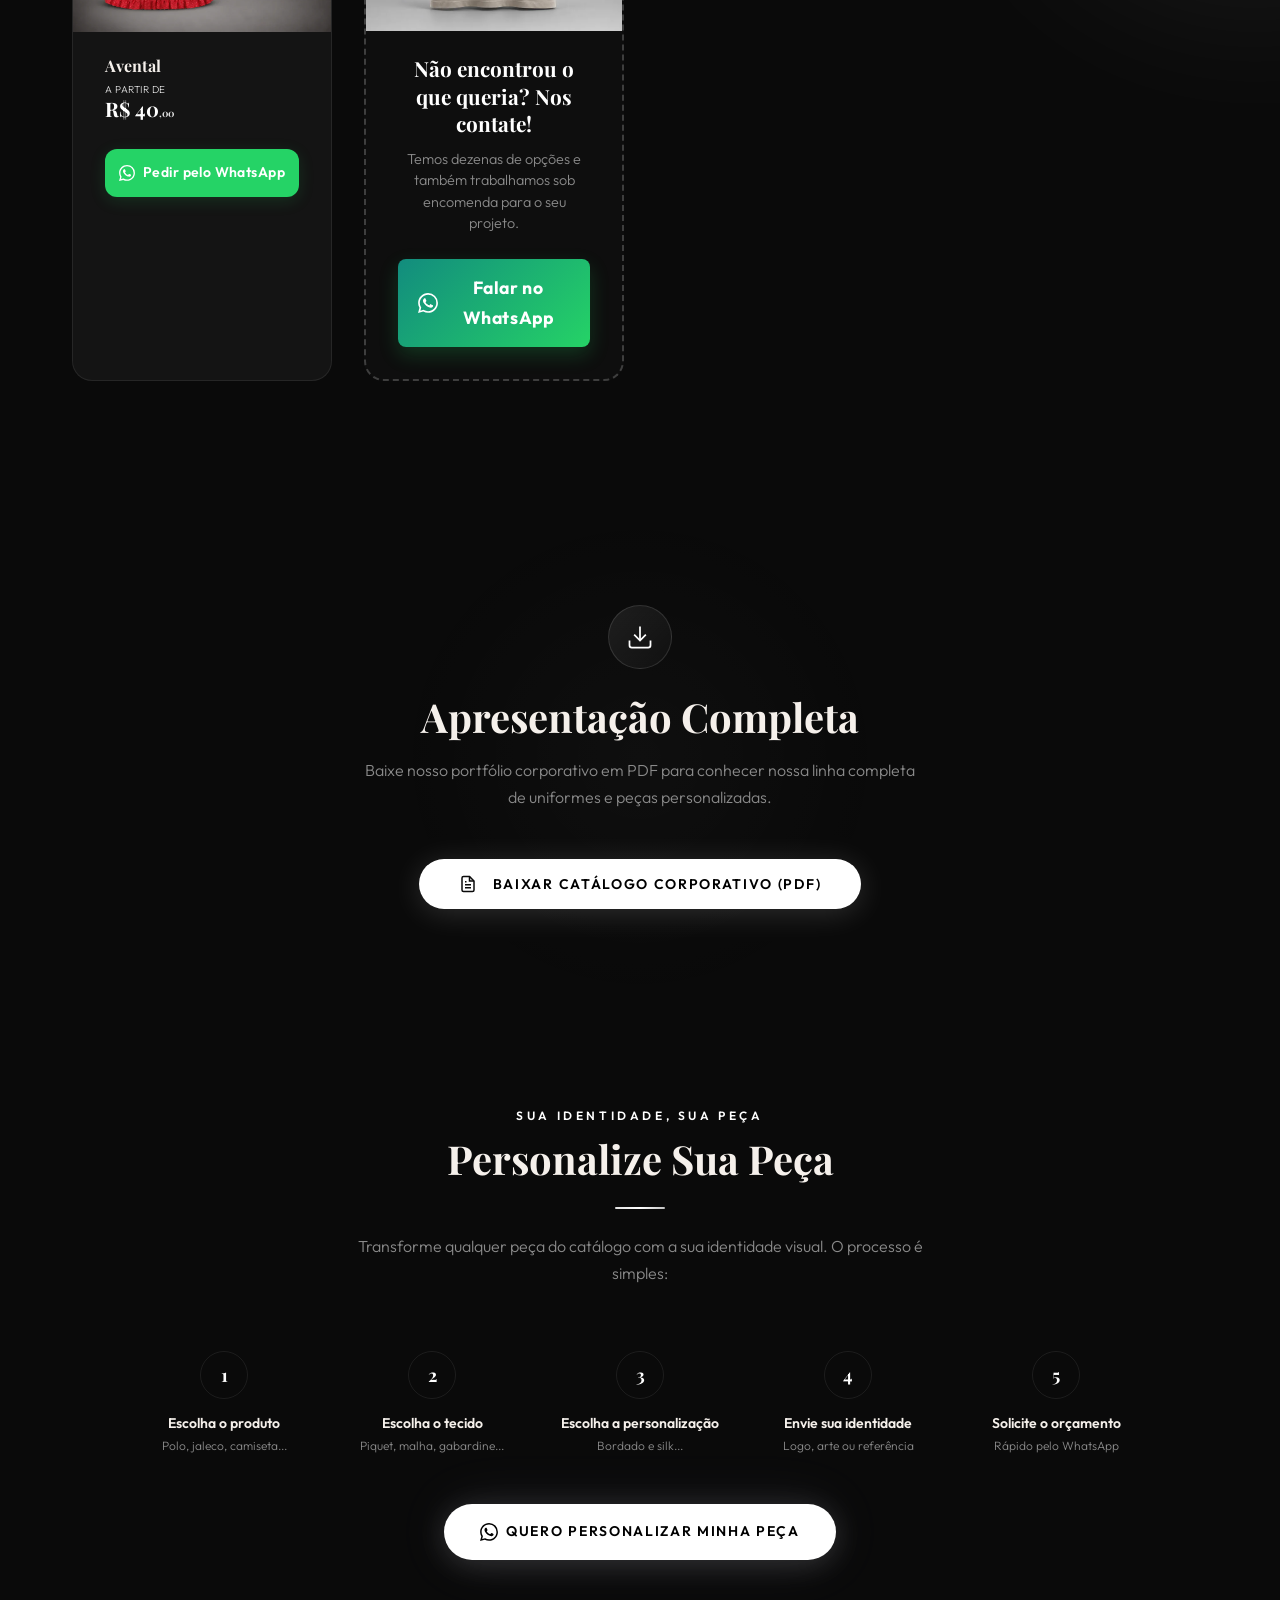
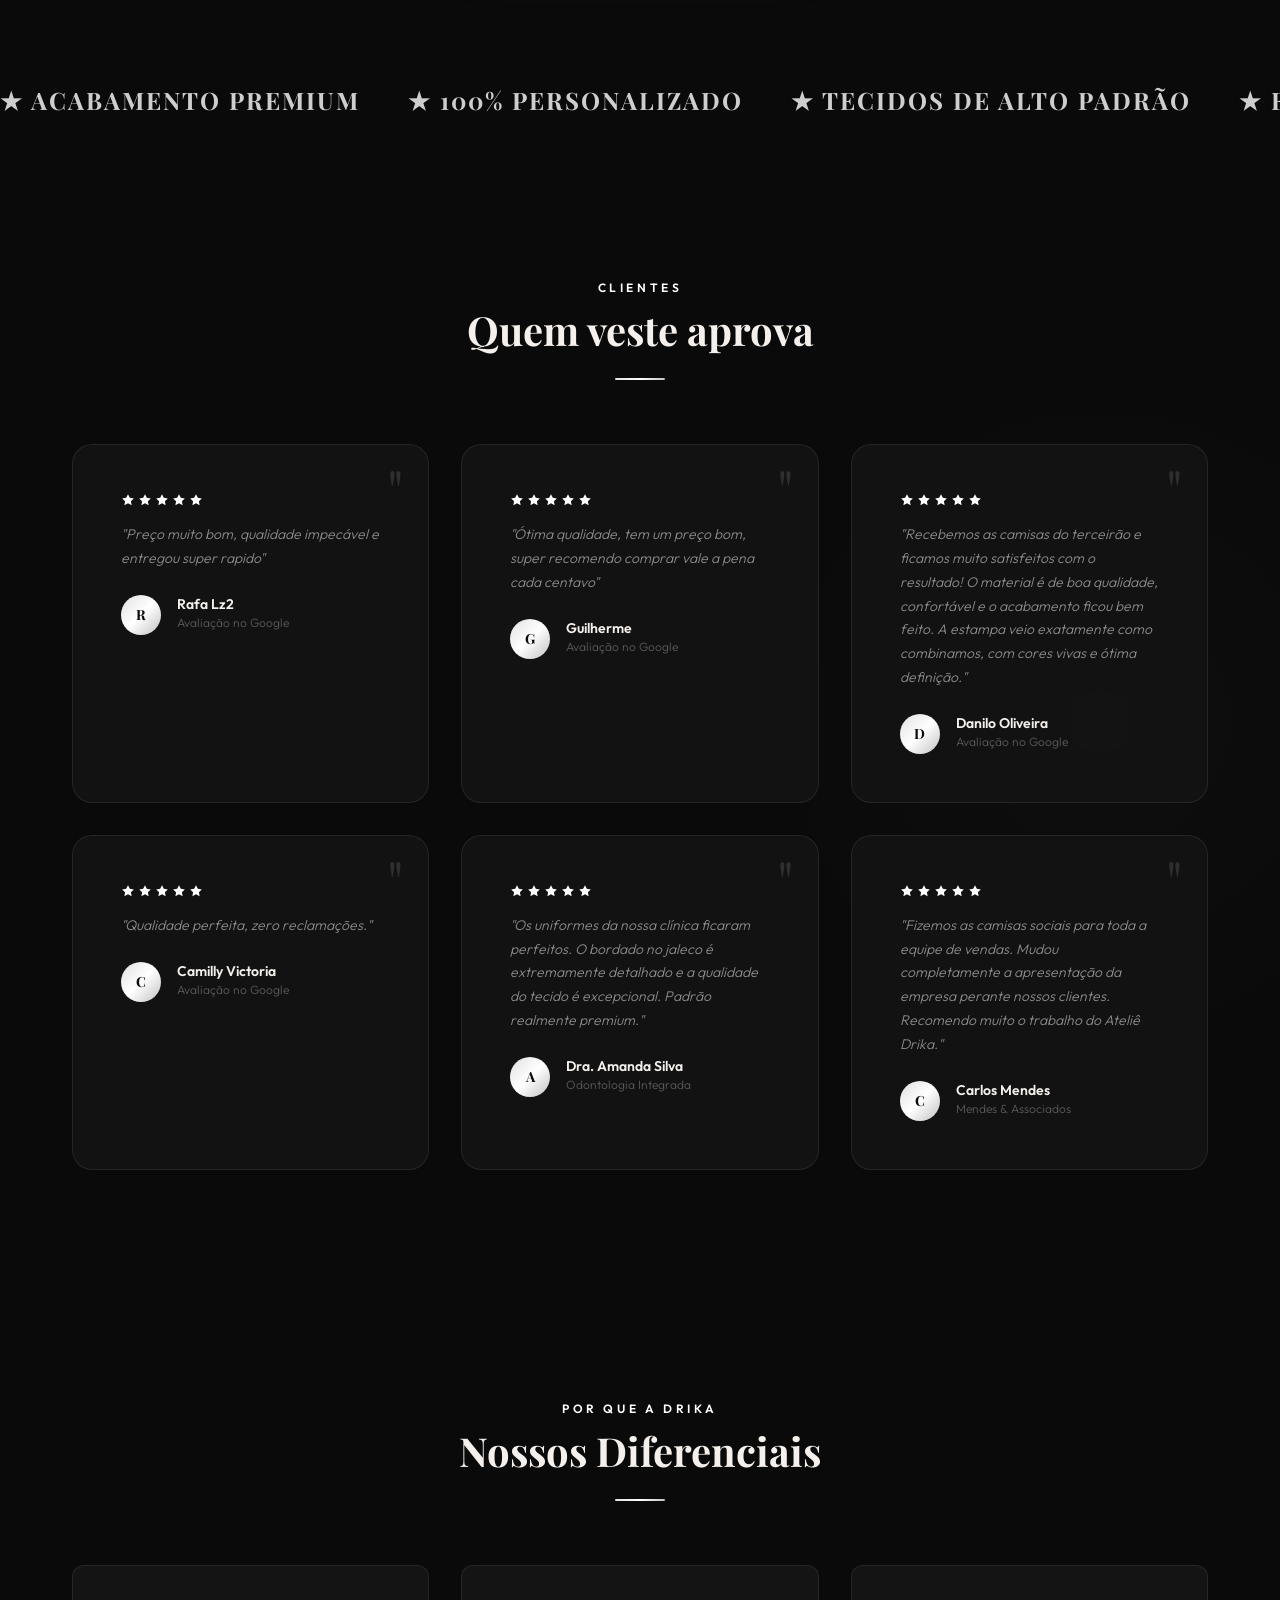
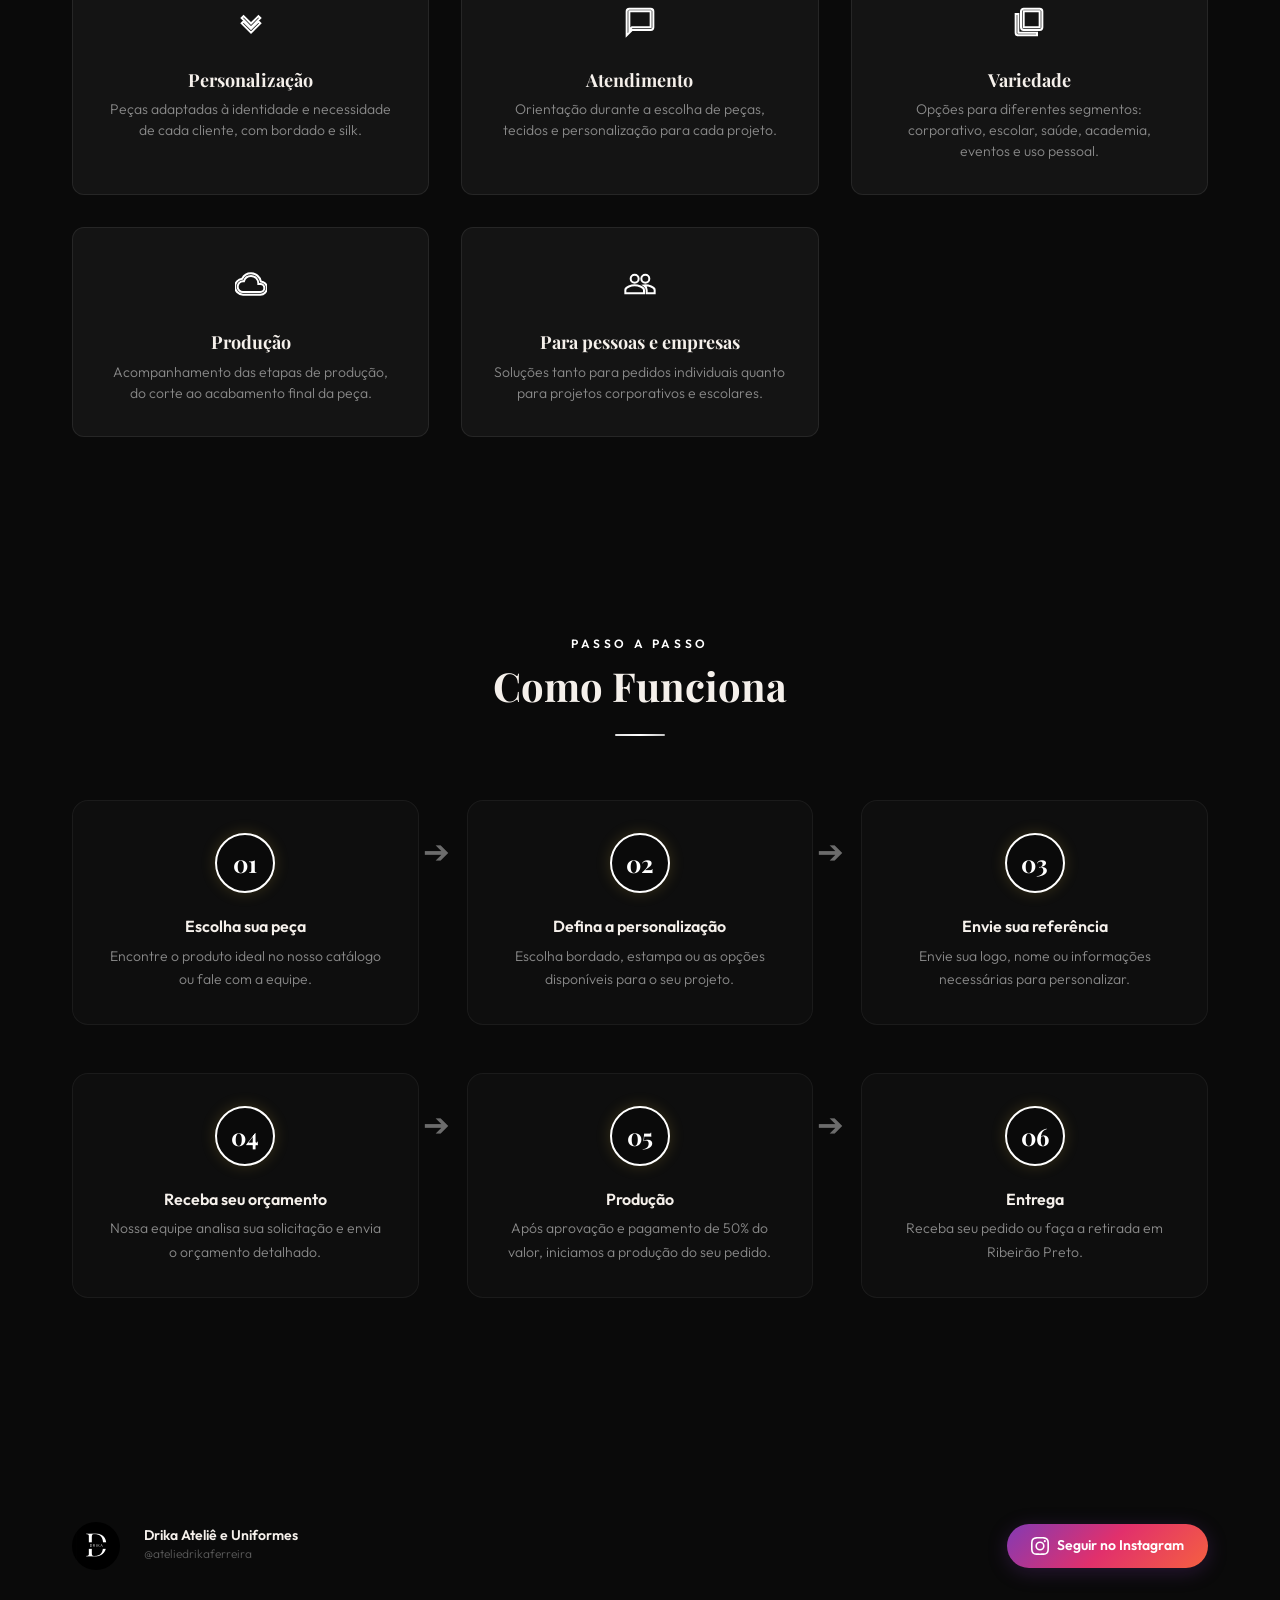
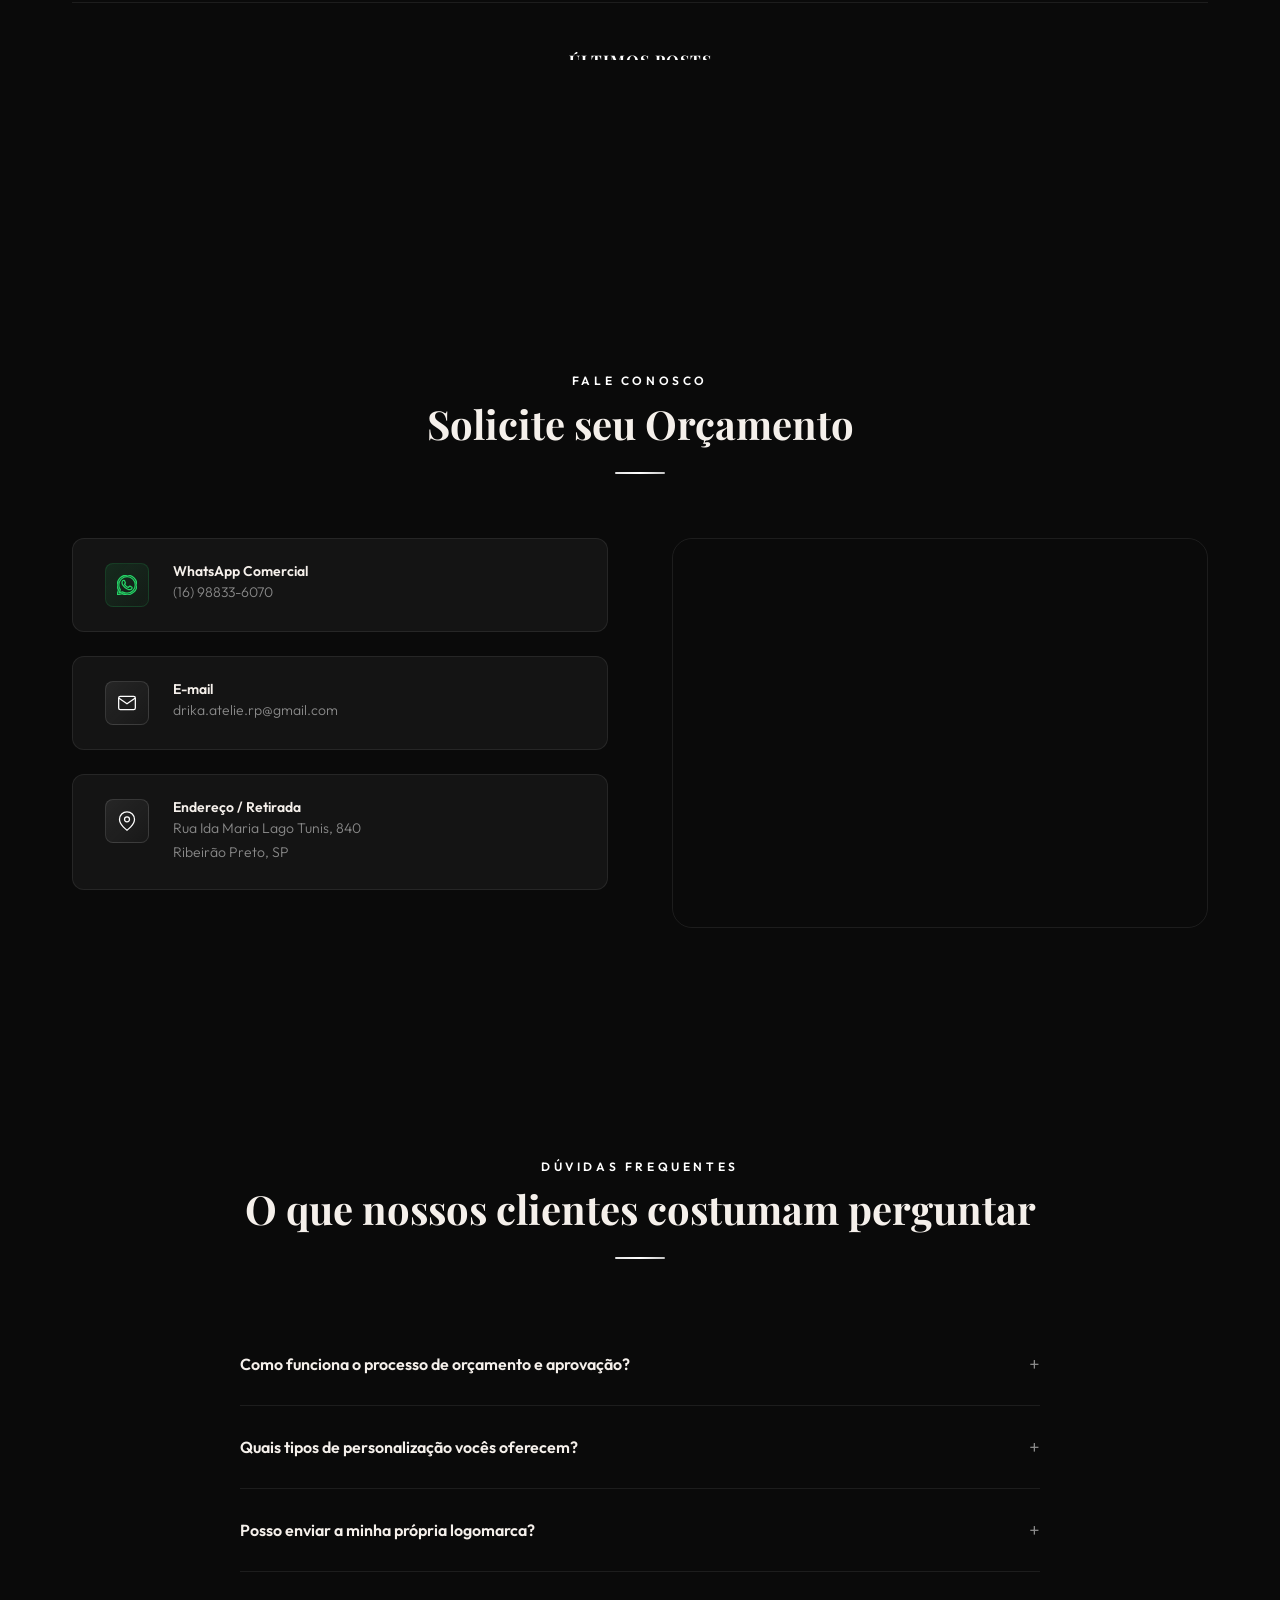
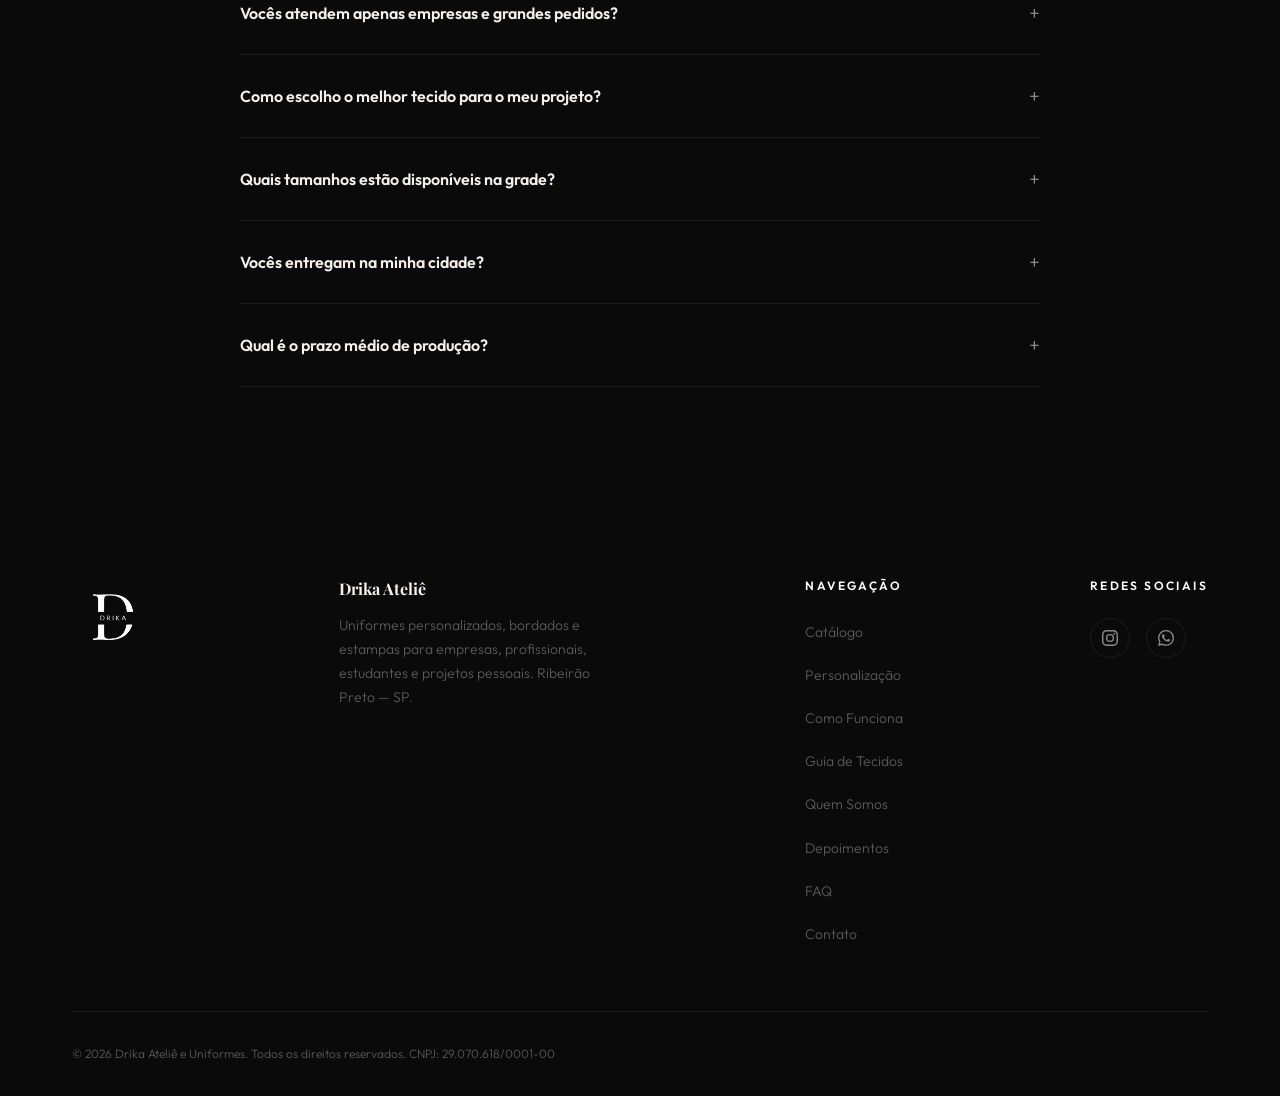
==== commit 57cc4f38: "fix(ui): ajustar tamanho das imagens dos ultimos posts do instagram no celular" ====
--- a/index.html
+++ b/index.html
@@ -861,7 +861,7 @@
         <h4 style="font-family: var(--font-heading); font-size: var(--text-md); color: var(--gold); letter-spacing: 1px; text-transform: uppercase;">Últimos posts</h4>
       </div>
       
-      <div class="insta-feed-widget fade-in" style="width: 100%; max-width: 900px; margin: 0 auto;">
+      <div class="insta-feed-widget fade-in">
         <!-- Elfsight Instagram Feed | Untitled Instagram Feed -->
         <script src="https://elfsightcdn.com/platform.js" async></script>
         <div class="elfsight-app-bd1d90c4-1c39-40d8-92bc-972351e3a16b" data-elfsight-app-lazy></div>
--- a/style.css
+++ b/style.css
@@ -1239,7 +1239,27 @@
 /* Tampa forÃ§ada para iframe (caso o Elfsight bloqueie o JS) */
 .insta-feed-widget {
   position: relative;
-  padding-bottom: 20px; /* EspaÃ§o para nÃ£o cortar as fotos */
+  width: 100%;
+  max-width: 900px;
+  margin: 0 auto;
+  padding-bottom: 20px;
+}
+
+@media (max-width: 768px) {
+  .insta-feed-widget {
+    max-width: min(290px, 78vw) !important;
+    margin: 0 auto !important;
+  }
+  .insta-feed-widget [class*="posts-item"],
+  .insta-feed-widget [class*="posts-slider-item"],
+  .insta-feed-widget [class*="posts-view"] {
+    border-radius: 14px !important;
+    overflow: hidden !important;
+  }
+  .insta-feed-widget [class*="posts-item"] {
+    box-shadow: 0 8px 24px rgba(0, 0, 0, 0.45) !important;
+    border: 1px solid rgba(255, 255, 255, 0.08) !important;
+  }
 }
 
 .insta-feed-widget::after {
